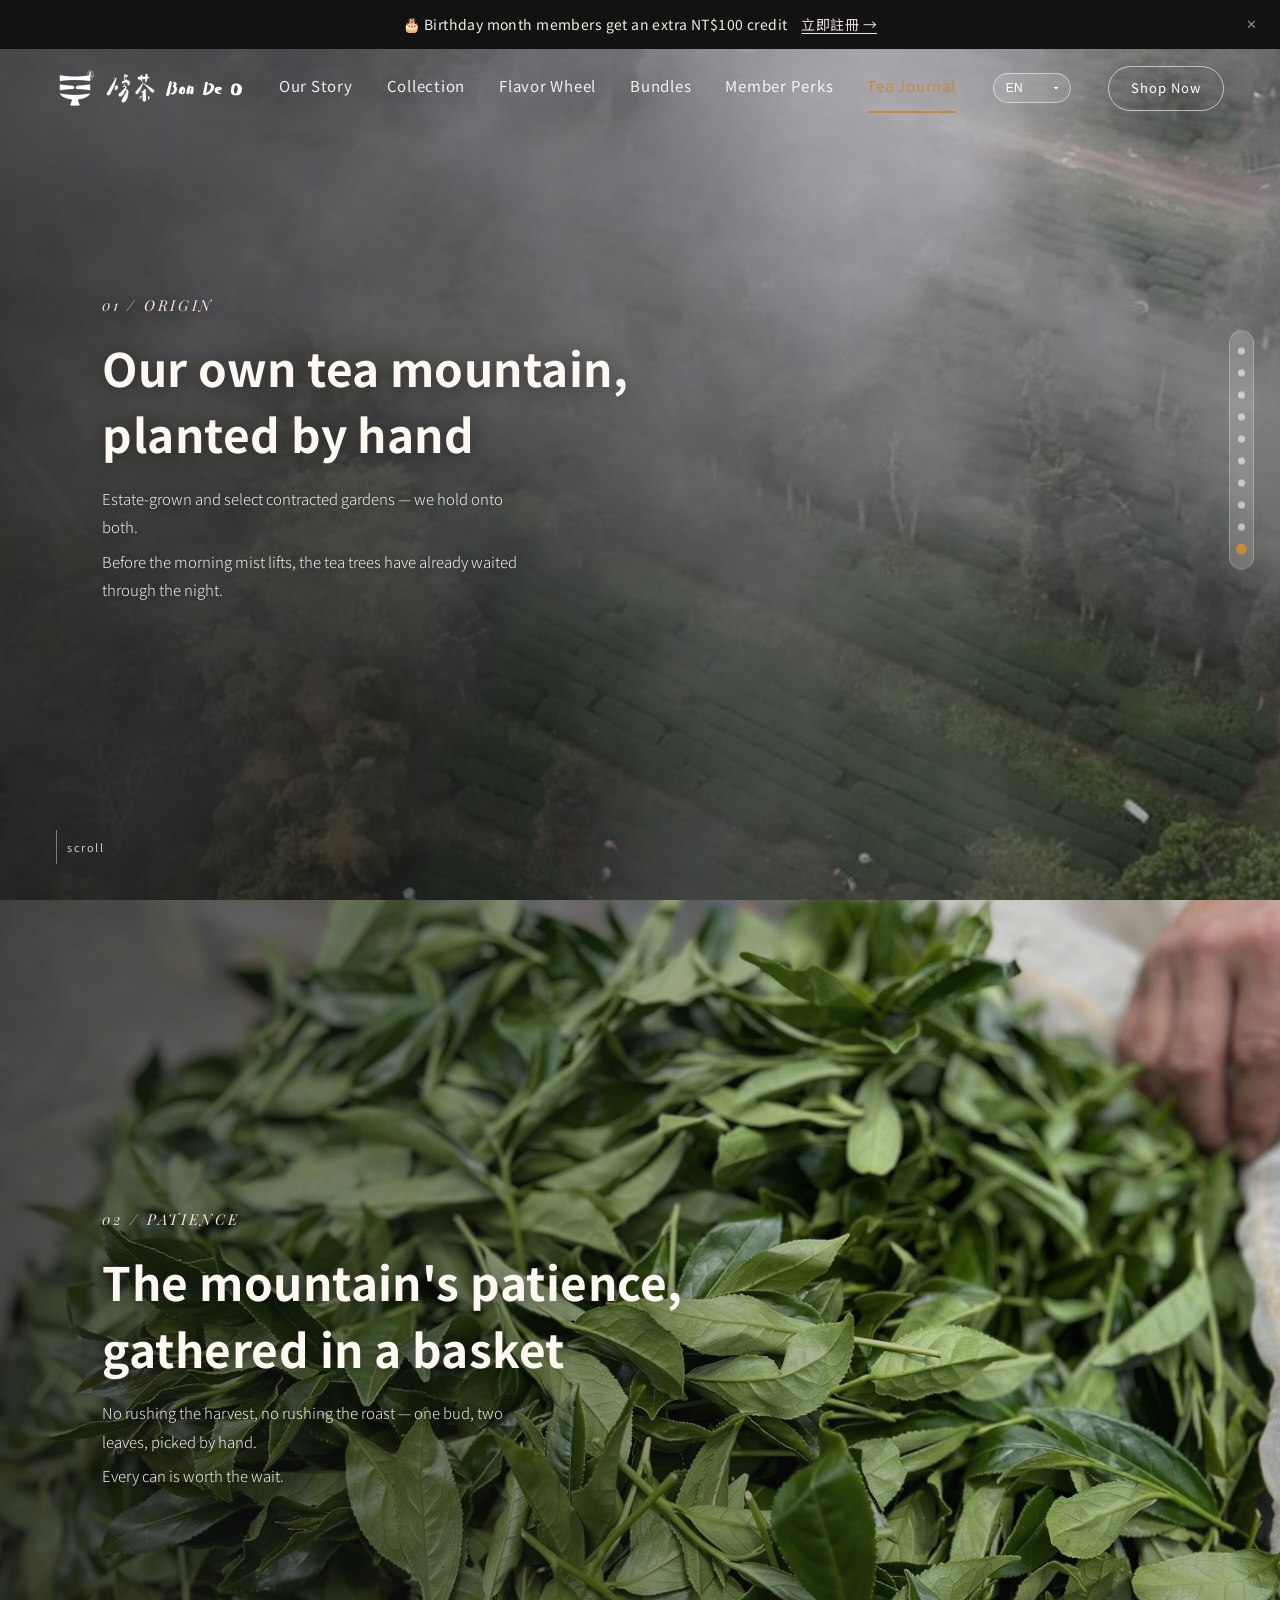
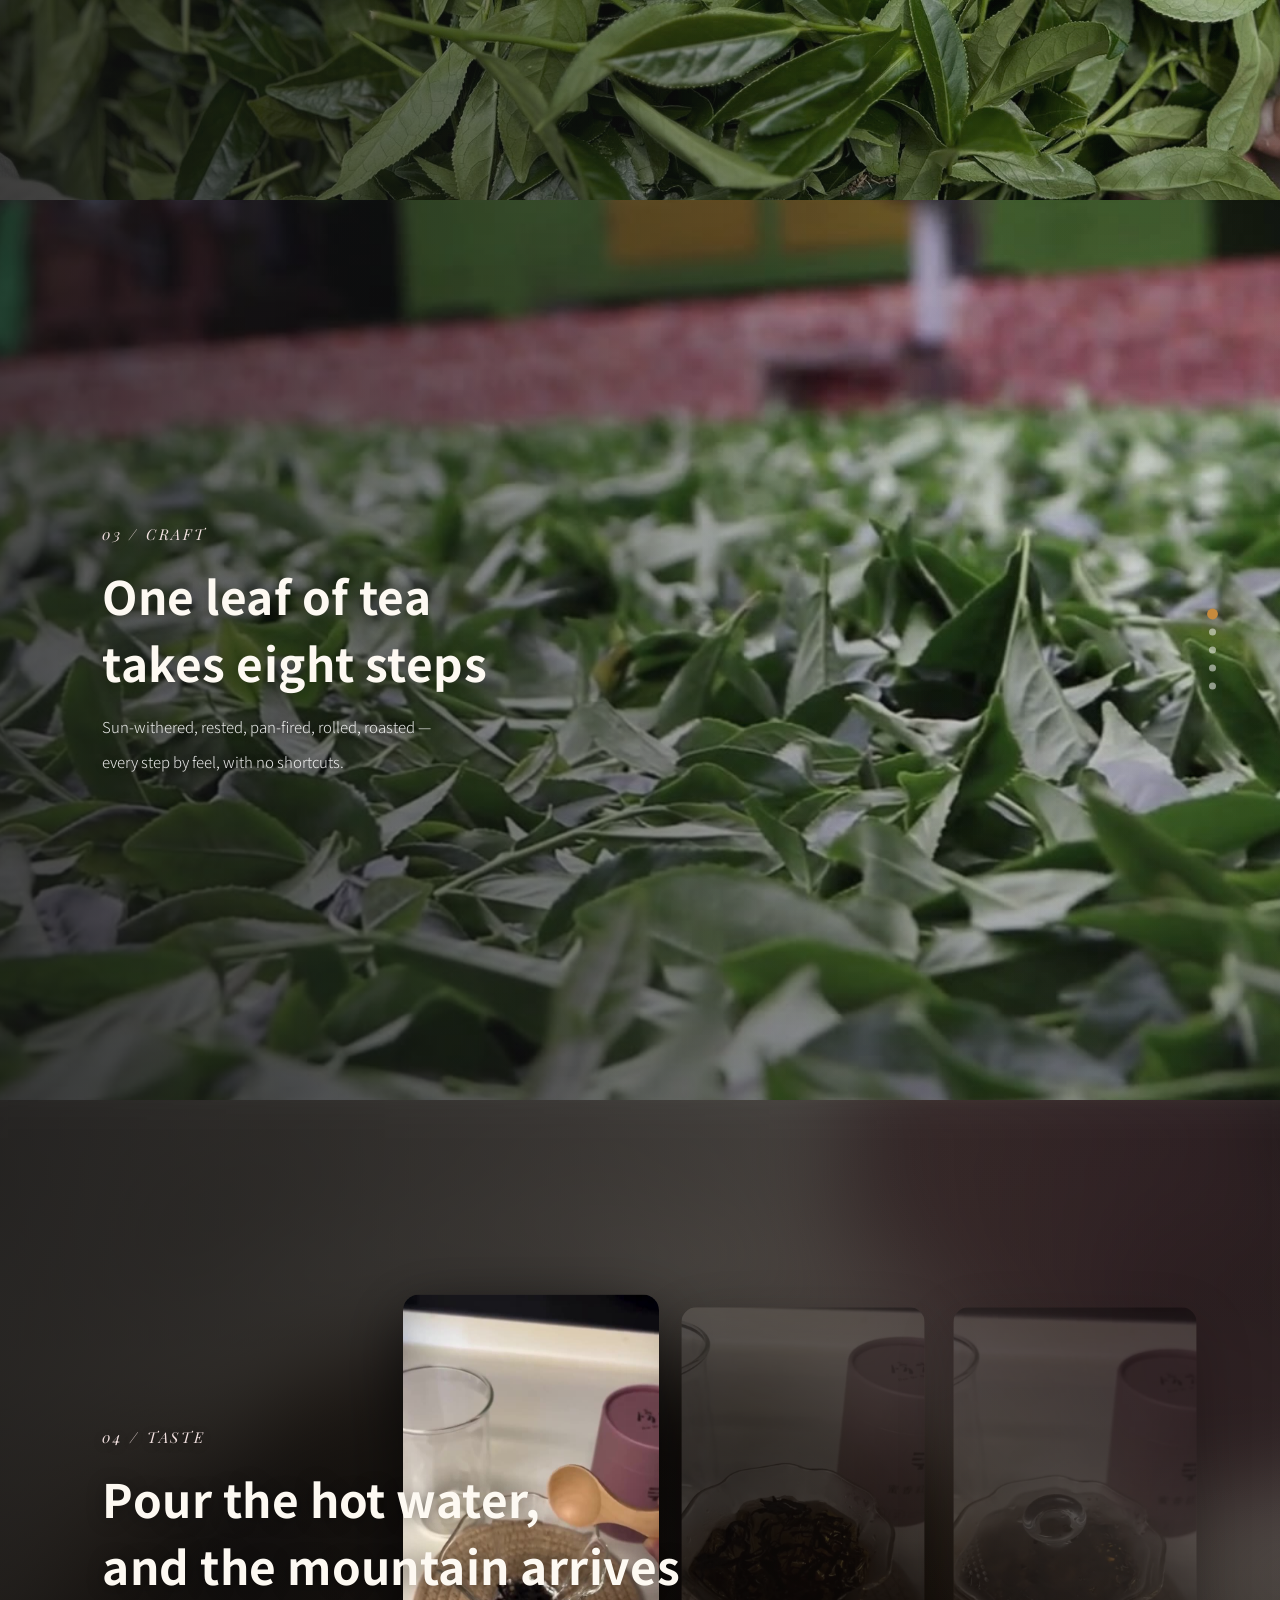
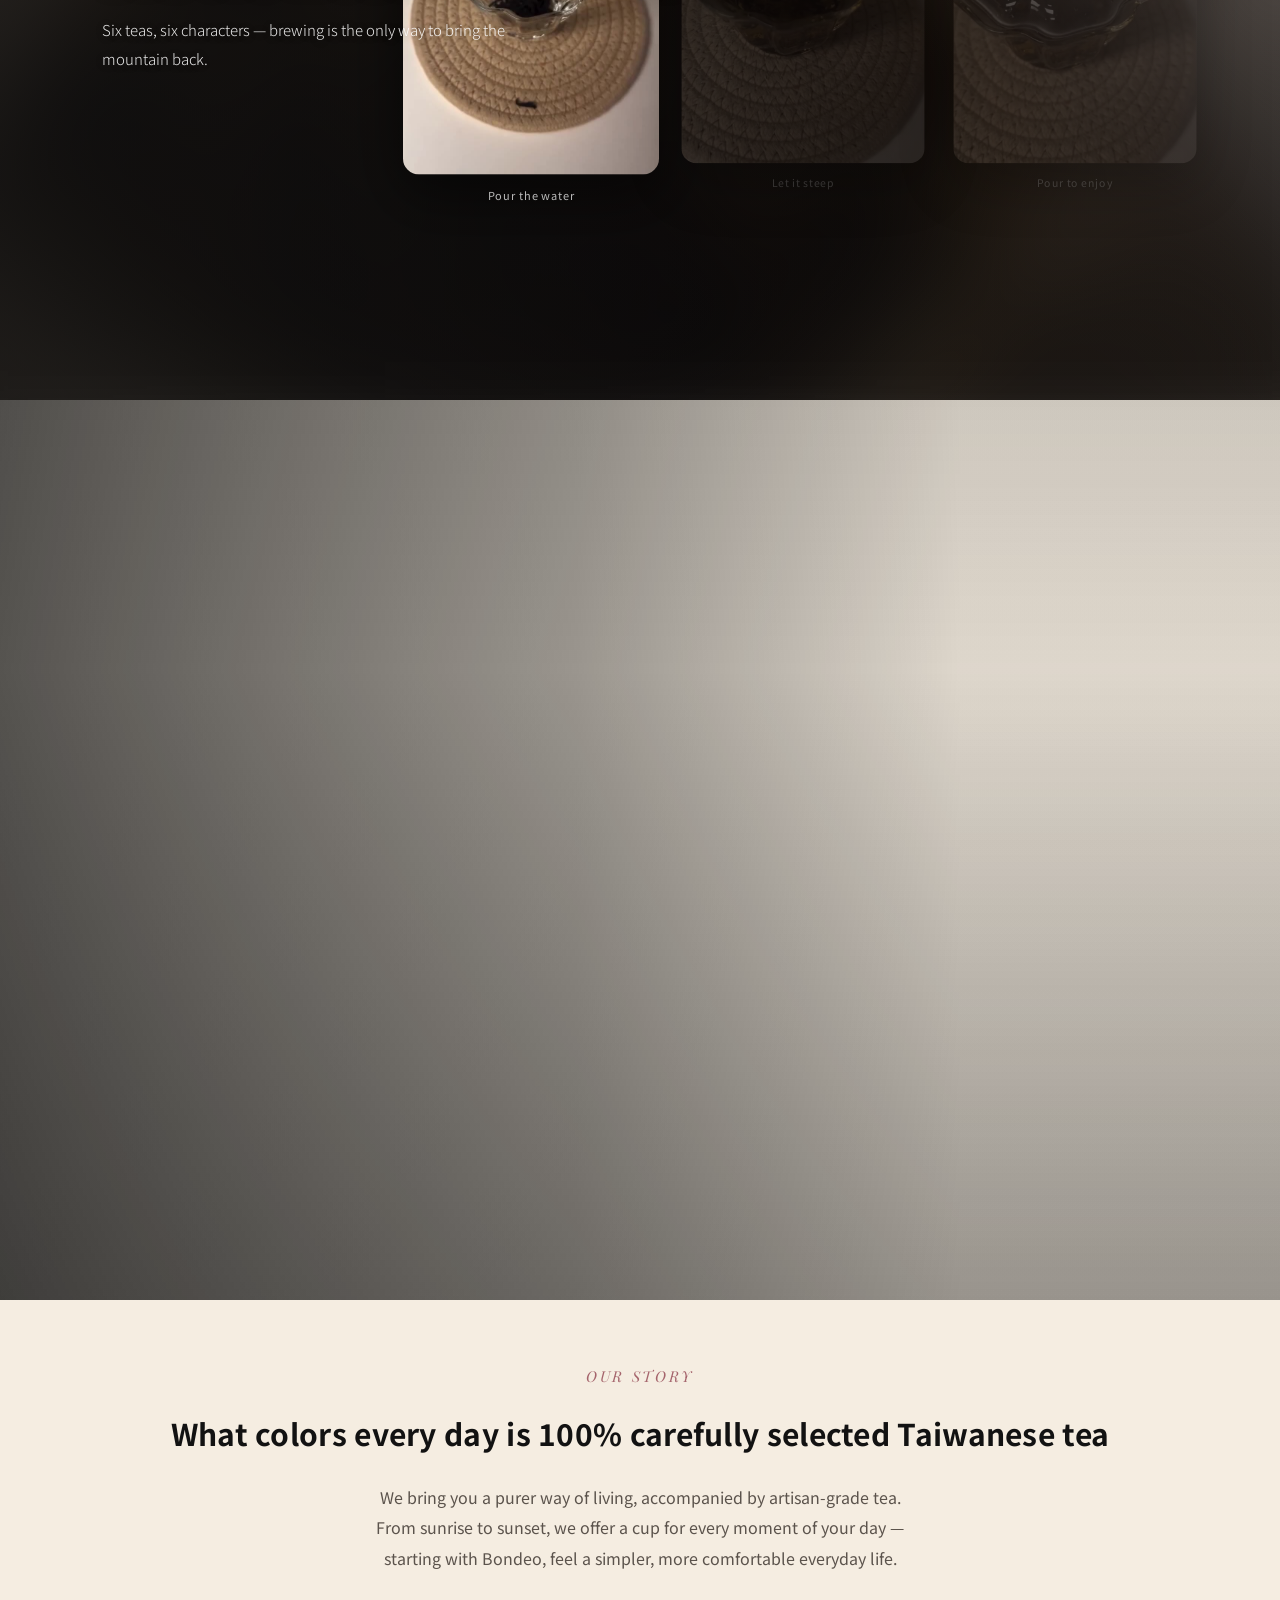
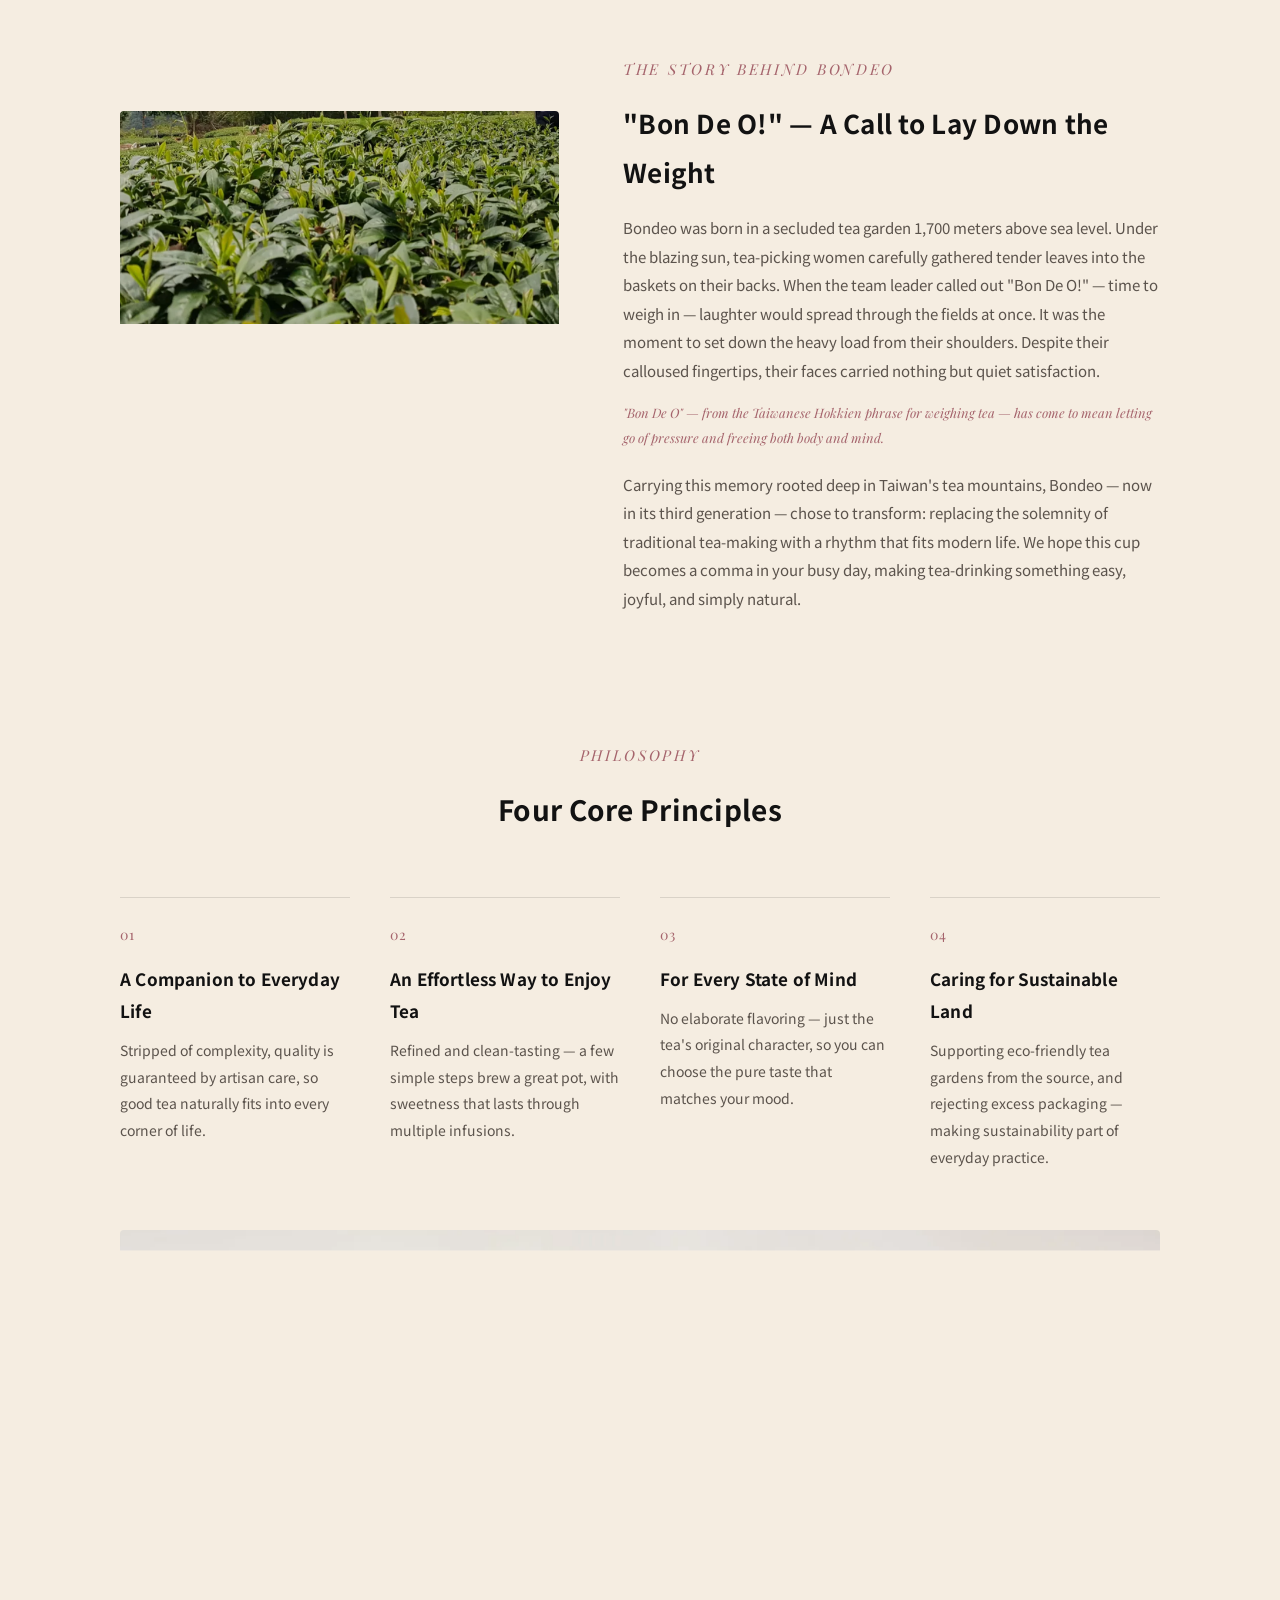
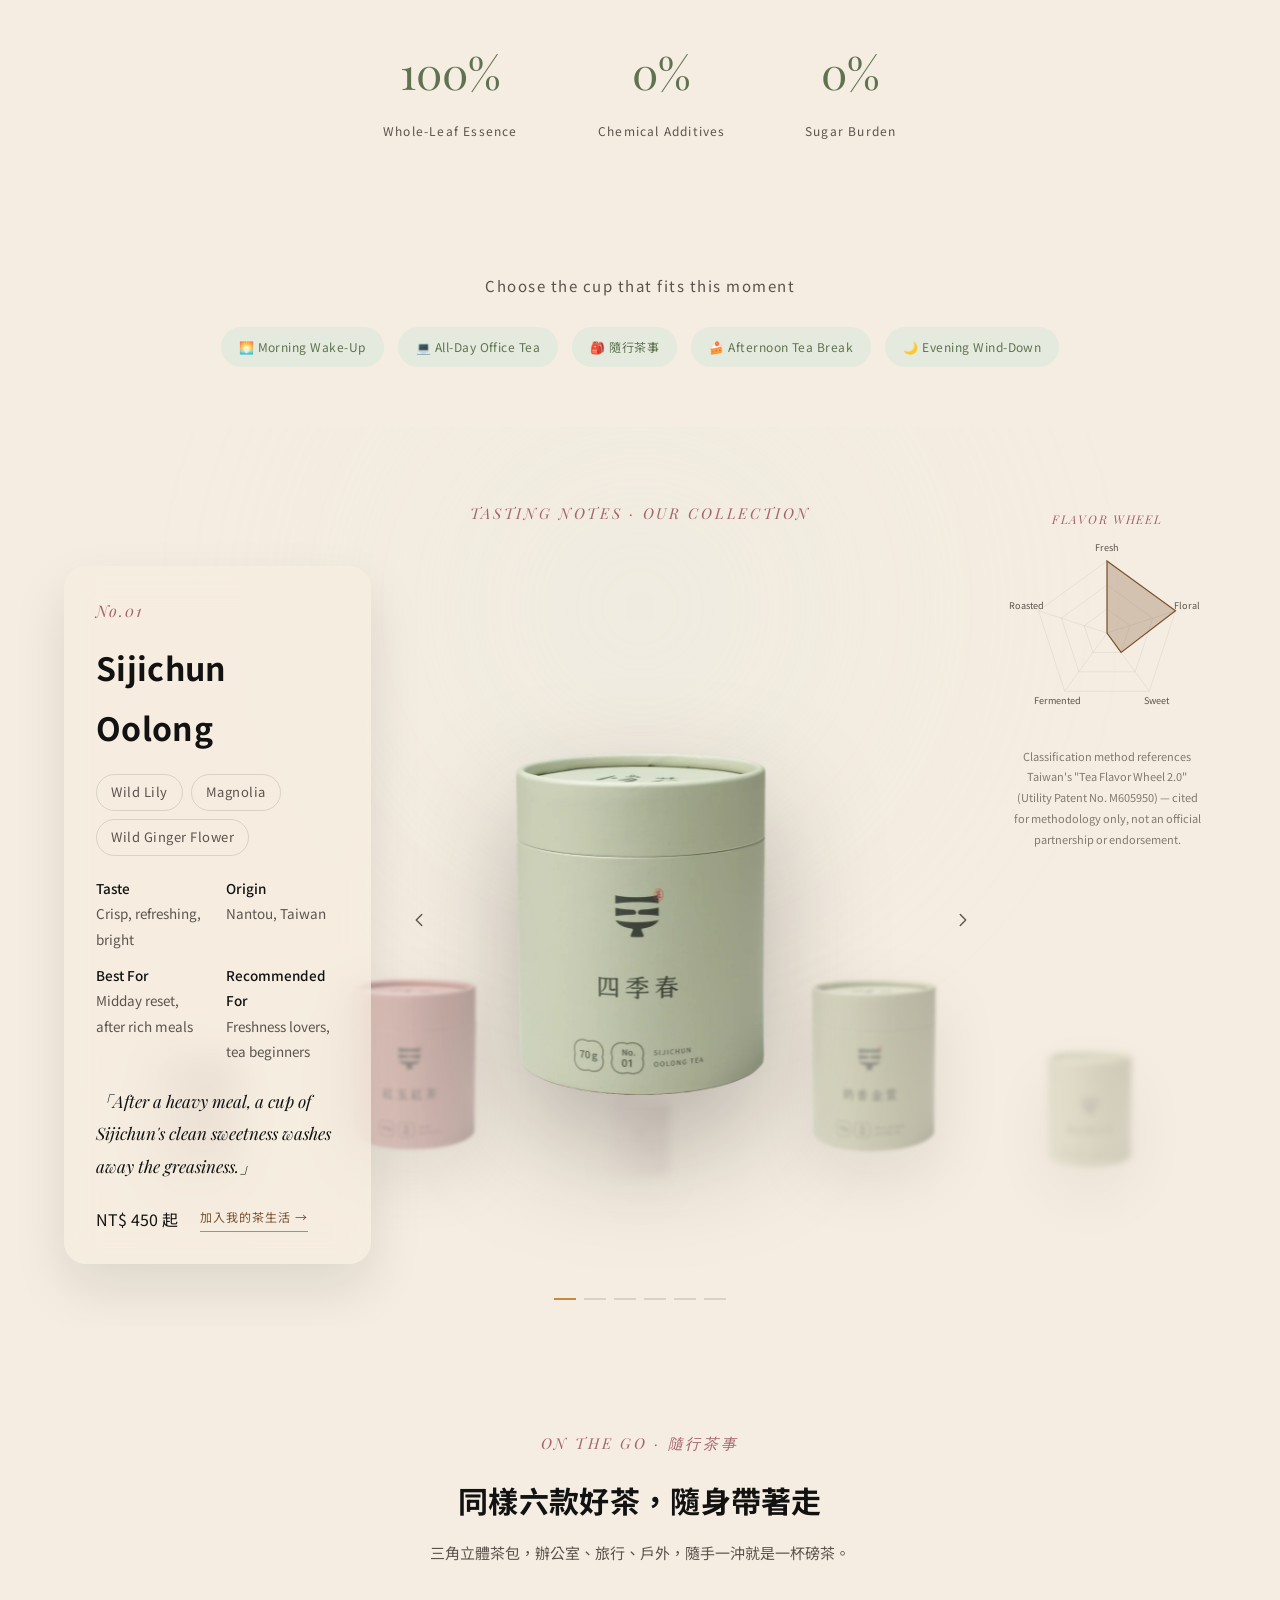
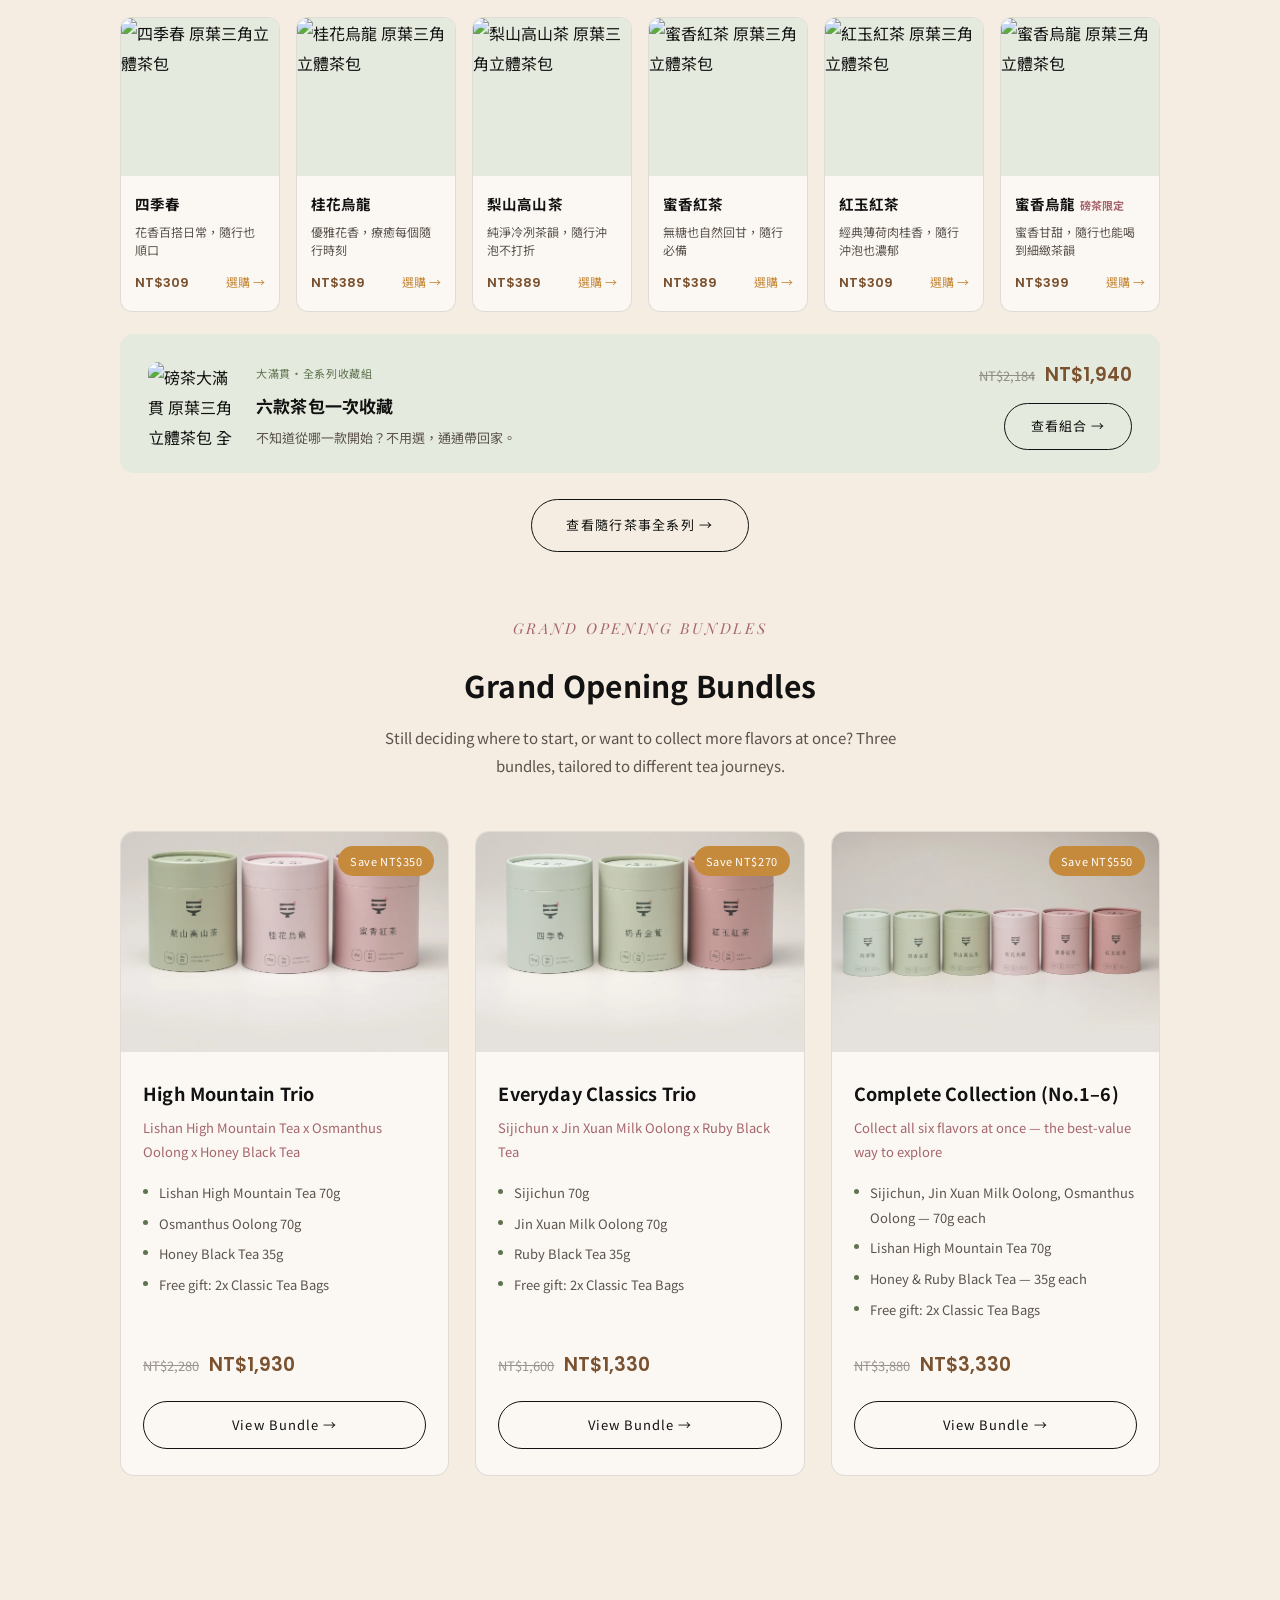
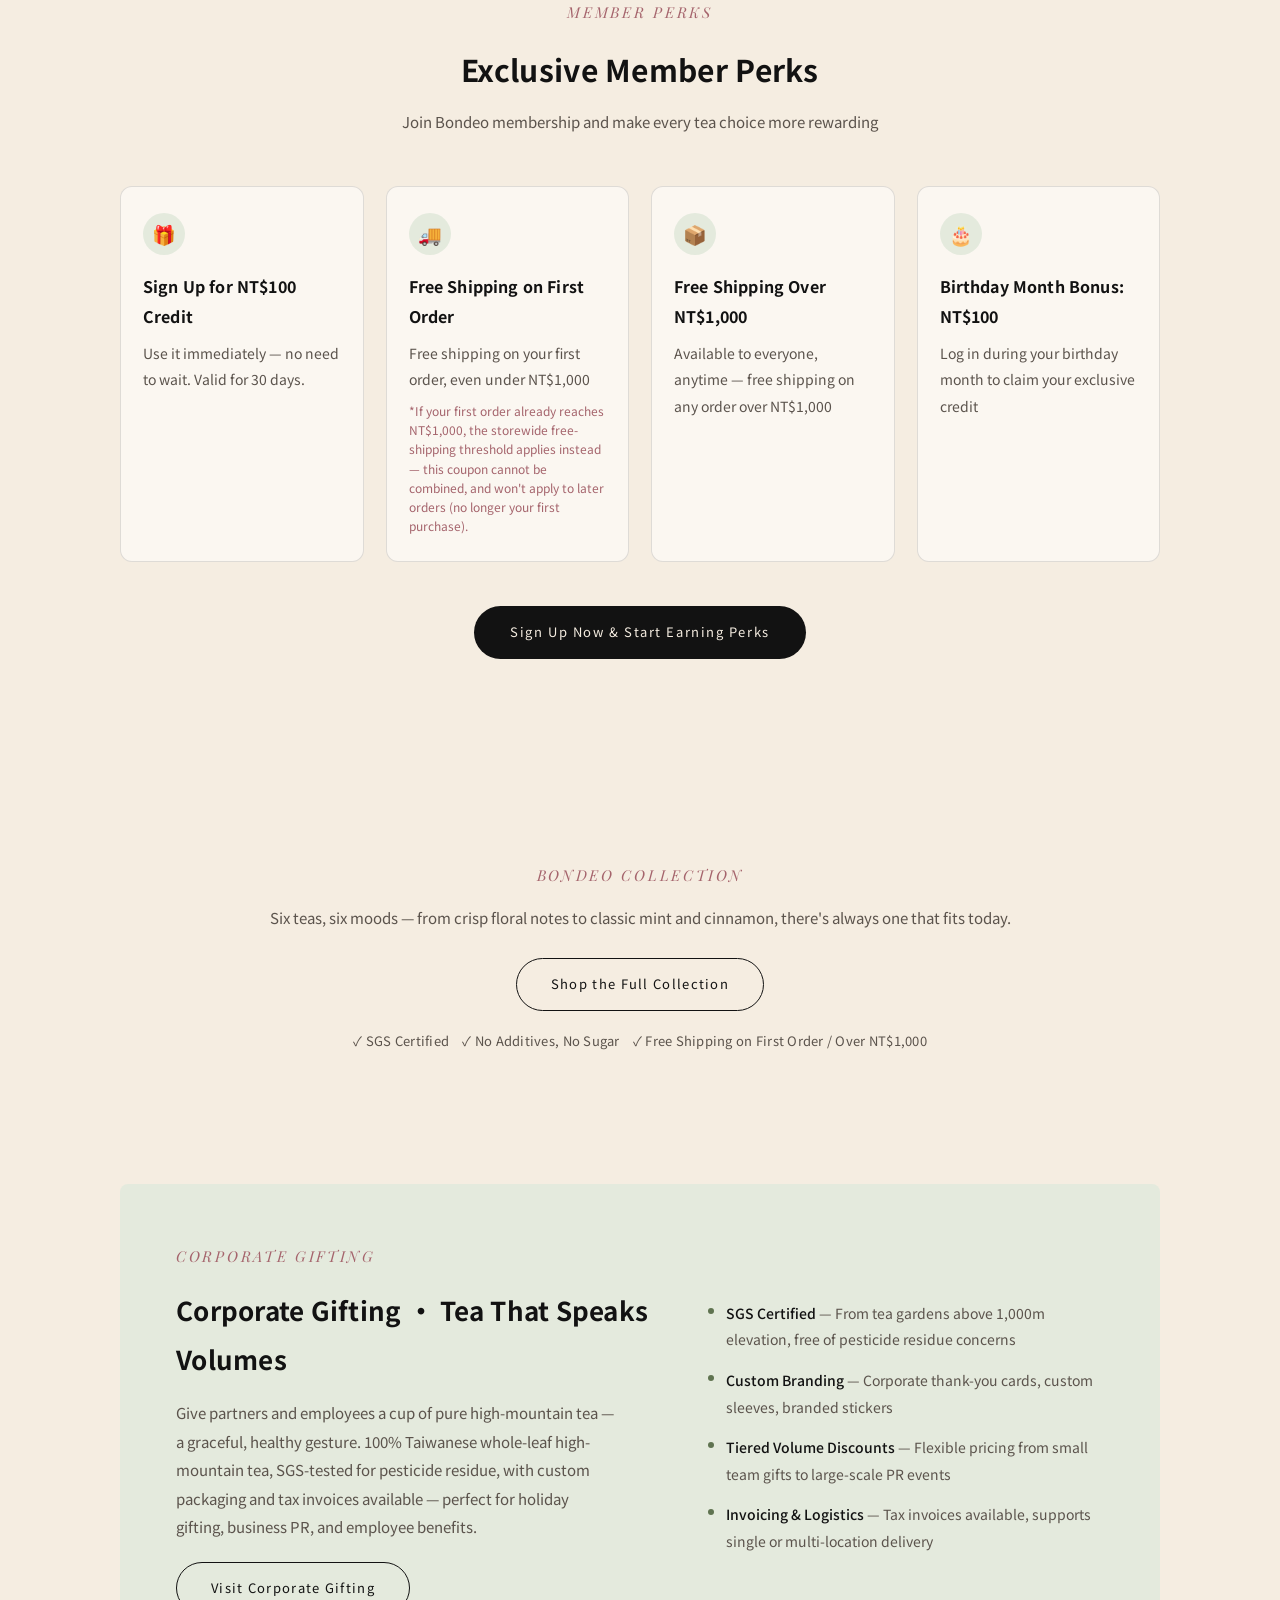
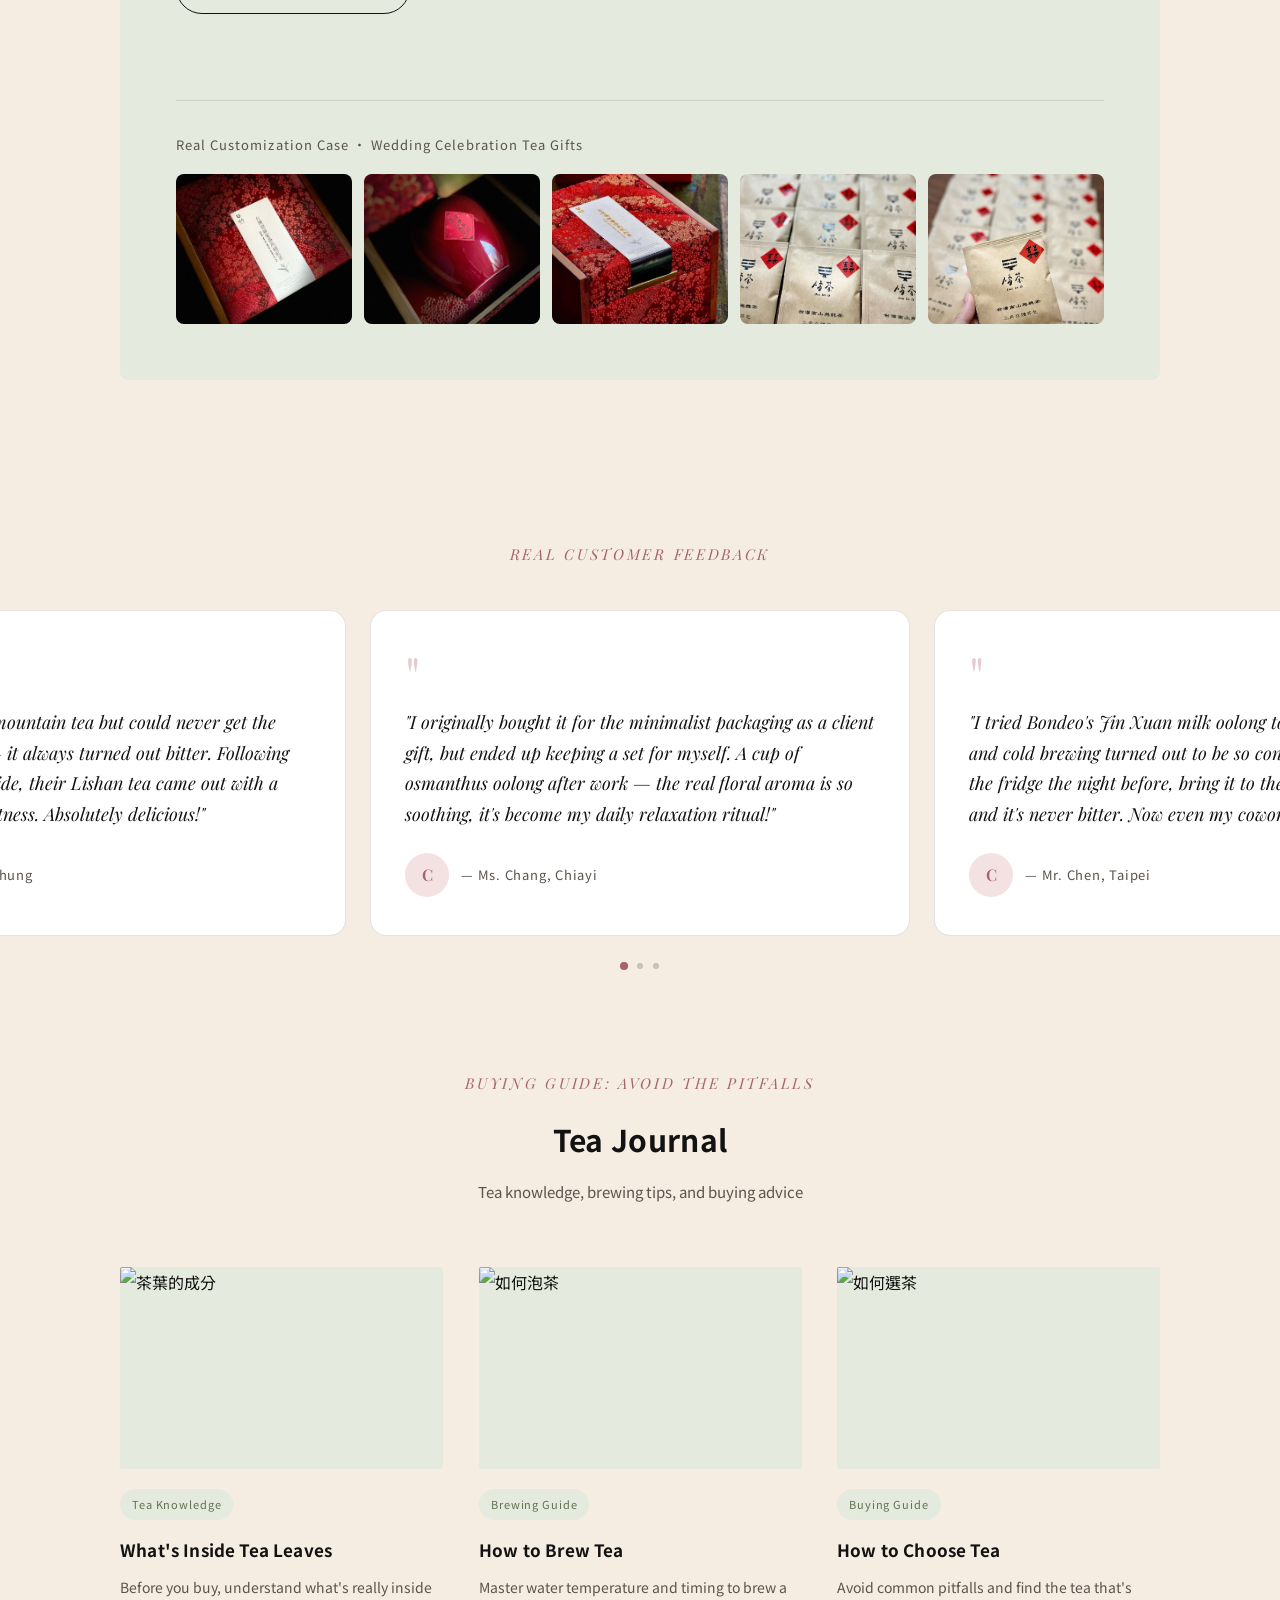
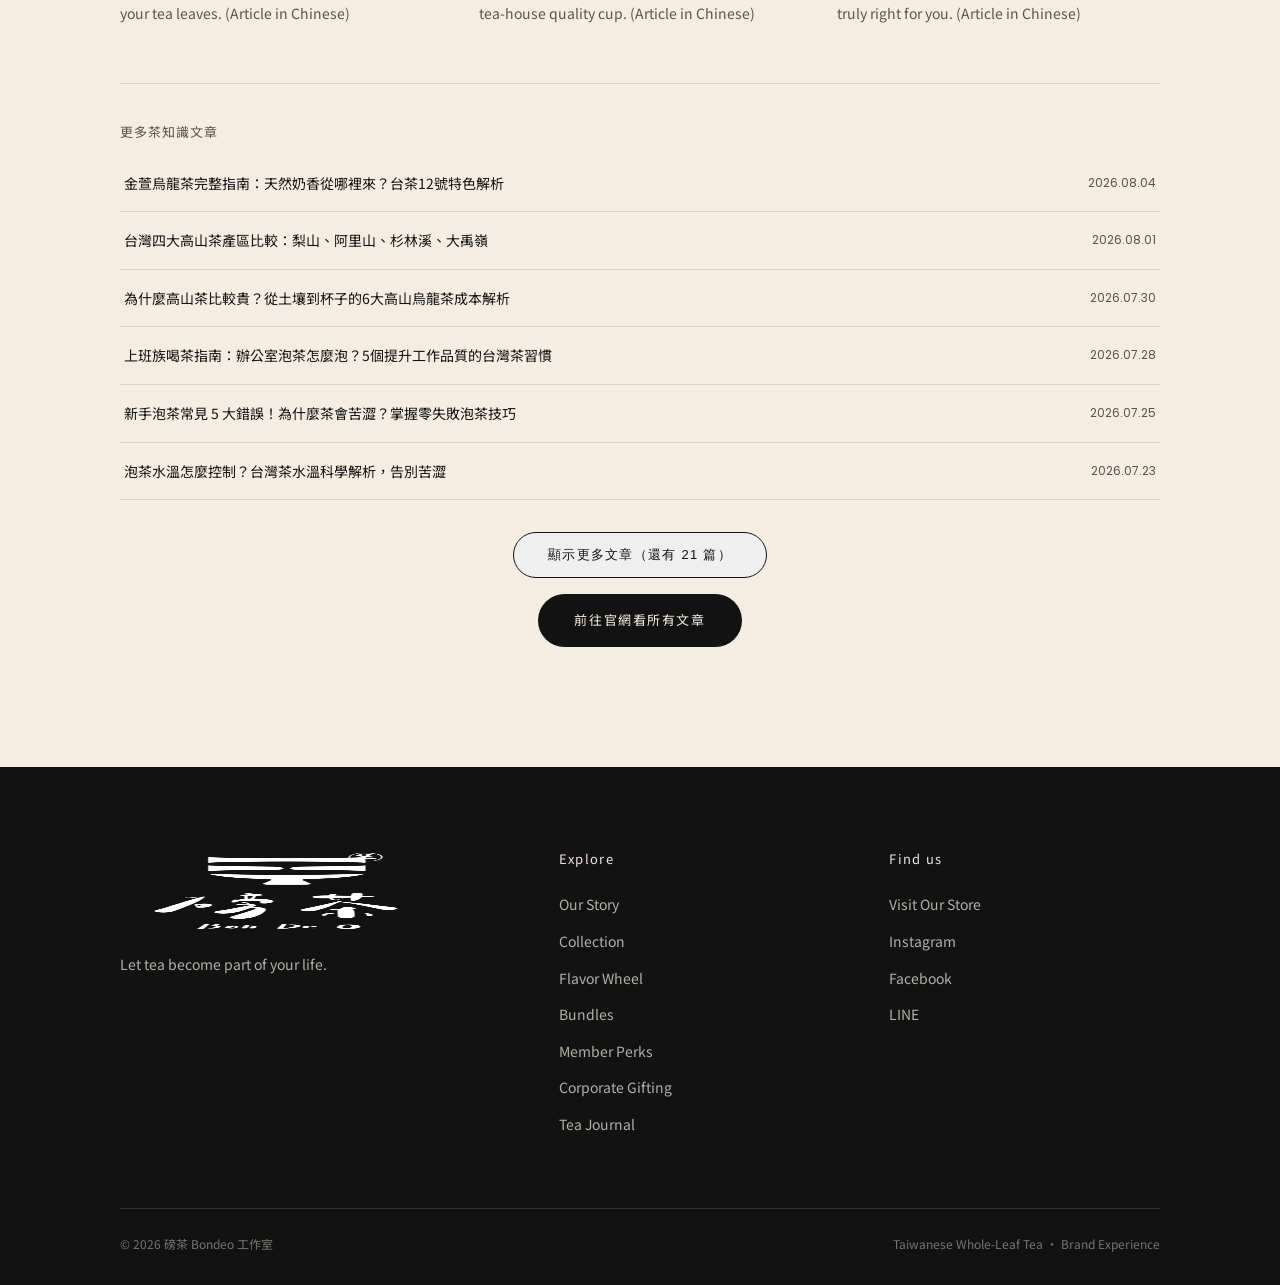
==== index.html @ 93529d2e "Add files via upload" ====
<!DOCTYPE html>
<html lang="zh-Hant">
<head>
<meta charset="UTF-8">
<meta name="viewport" content="width=device-width, initial-scale=1.0">
<title>磅茶 Bondeo｜品牌故事・六款台灣原葉茶風味鑑賞</title>
<meta name="description" content="磅茶 Bondeo 品牌故事與六款台灣原葉茶完整風味鑑賞。100% 台灣原葉、零添加，依情境挑選你的日常茶，新會員享 $100 購物金與滿千免運優惠。">
<link rel="canonical" href="https://journal.bondeo.com.tw/">
<meta property="og:title" content="磅茶 Bondeo｜品牌故事・六款台灣原葉茶風味鑑賞">
<meta property="og:description" content="100% 台灣原葉、零添加，依情境挑選你的日常茶。探索磅茶品牌故事、六款茶風味交叉比較，還有新會員專屬好禮。">
<meta property="og:image" content="https://journal.bondeo.com.tw/assets/og-image.jpg">
<meta property="og:image:width" content="1200">
<meta property="og:image:height" content="630">
<meta property="og:url" content="https://journal.bondeo.com.tw/">
<meta property="og:type" content="website">
<meta property="og:site_name" content="磅茶 Bondeo">
<meta property="og:locale" content="zh_TW">
<meta name="twitter:card" content="summary_large_image">
<meta name="twitter:image" content="https://journal.bondeo.com.tw/assets/og-image.jpg">
<link rel="icon" type="image/png" sizes="32x32" href="assets/favicon-32.png">
<link rel="icon" type="image/webp" href="assets/logo-icon.webp">
<link rel="apple-touch-icon" sizes="180x180" href="assets/apple-touch-icon.png">
<script type="application/ld+json">
{
  "@context": "https://schema.org",
  "@type": "Organization",
  "name": "磅茶 Bondeo",
  "alternateName": "Bon De O",
  "url": "https://www.bondeo.com.tw",
  "logo": "https://journal.bondeo.com.tw/assets/logo-tight.webp",
  "sameAs": [
    "https://www.facebook.com/TEAINJOY627",
    "https://instagram.com/bon_de_o",
    "https://lin.ee/6T7KSw7"
  ]
}
</script>
<script type="application/ld+json">
{
  "@context": "https://schema.org",
  "@type": "ItemList",
  "name": "磅茶 Bondeo 六款台灣原葉茶",
  "itemListElement": [
    { "@type": "ListItem", "position": 1, "item": {
      "@type": "Product", "name": "四季春", "image": "https://journal.bondeo.com.tw/assets/sijichun.webp",
      "description": "清冽爽口、鮮爽的台灣南投烏龍茶，適合午間重啟與飯後解膩。",
      "brand": { "@type": "Brand", "name": "磅茶 Bondeo" },
      "offers": { "@type": "Offer", "price": "450", "priceCurrency": "TWD", "availability": "https://schema.org/InStock", "url": "https://www.bondeo.com.tw/collections/lifestyle-tea/products/no1-four-seasons-tea" }
    }},
    { "@type": "ListItem", "position": 2, "item": {
      "@type": "Product", "name": "奶香金萱烏龍", "image": "https://journal.bondeo.com.tw/assets/jinxuan.webp",
      "description": "乳香花韻、圓潤柔順的台灣阿里山茶區烏龍茶，適合午後小憩。",
      "brand": { "@type": "Brand", "name": "磅茶 Bondeo" },
      "offers": { "@type": "Offer", "price": "550", "priceCurrency": "TWD", "availability": "https://schema.org/InStock", "url": "https://www.bondeo.com.tw/collections/lifestyle-tea/products/no2-jin-xuan-milk-oolong" }
    }},
    { "@type": "ListItem", "position": 3, "item": {
      "@type": "Product", "name": "梨山高山茶", "image": "https://journal.bondeo.com.tw/assets/lishan.webp",
      "description": "極度滑順、甘甜順口的台灣梨山茶區高山烏龍茶。",
      "brand": { "@type": "Brand", "name": "磅茶 Bondeo" },
      "offers": { "@type": "Offer", "price": "850", "priceCurrency": "TWD", "availability": "https://schema.org/InStock", "url": "https://www.bondeo.com.tw/collections/lifestyle-tea/products/no3-lishan-high-mountain-tea" }
    }},
    { "@type": "ListItem", "position": 4, "item": {
      "@type": "Product", "name": "桂花烏龍", "image": "https://cdn.store-assets.com/s/1434862/i/104353945.webp",
      "description": "溫潤醇厚、天然甜潤的台灣阿里山茶區桂花窨花烏龍茶。",
      "brand": { "@type": "Brand", "name": "磅茶 Bondeo" },
      "offers": { "@type": "Offer", "price": "650", "priceCurrency": "TWD", "availability": "https://schema.org/InStock", "url": "https://www.bondeo.com.tw/collections/lifestyle-tea/products/no4-osmanthus-oolong-tea" }
    }},
    { "@type": "ListItem", "position": 5, "item": {
      "@type": "Product", "name": "蜜香紅茶", "image": "https://cdn.store-assets.com/s/1434862/i/104354047.webp",
      "description": "極致甘甜、純淨圓潤的台灣梨山茶區蜜香紅茶。",
      "brand": { "@type": "Brand", "name": "磅茶 Bondeo" },
      "offers": { "@type": "Offer", "price": "650", "priceCurrency": "TWD", "availability": "https://schema.org/InStock", "url": "https://www.bondeo.com.tw/collections/lifestyle-tea/products/no5-honey-black-tea" }
    }},
    { "@type": "ListItem", "position": 6, "item": {
      "@type": "Product", "name": "紅玉紅茶（台茶18號）", "image": "https://journal.bondeo.com.tw/assets/hongyu.webp",
      "description": "天然涼感、層次分明的台灣南投紅玉紅茶（台茶18號）。",
      "brand": { "@type": "Brand", "name": "磅茶 Bondeo" },
      "offers": { "@type": "Offer", "price": "550", "priceCurrency": "TWD", "availability": "https://schema.org/InStock", "url": "https://www.bondeo.com.tw/collections/lifestyle-tea/products/no6-ruby-black-tea-ttes18" }
    }}
  ]
}
</script>
<link rel="preload" as="image" href="assets/lineup-float.webp" fetchpriority="high">
<link rel="preconnect" href="https://fonts.googleapis.com">
<link rel="preconnect" href="https://fonts.gstatic.com" crossorigin>
<!-- trimmed to only the weights/styles actually used in the CSS below (previously
     loaded Noto 900, Playfair 500/700 + italic 500/600, and Poppins 500 — none of
     which any rule references), and loaded as non-render-blocking: the stylesheet
     applies once fetched instead of holding up the very first paint -->
<link rel="preload" as="style" href="https://fonts.googleapis.com/css2?family=Noto+Sans+TC:wght@300;400;500;700&family=Playfair+Display:ital,wght@0,400;0,600;1,400&family=Poppins:wght@400;600&display=swap">
<link href="https://fonts.googleapis.com/css2?family=Noto+Sans+TC:wght@300;400;500;700&family=Playfair+Display:ital,wght@0,400;0,600;1,400&family=Poppins:wght@400;600&display=swap" rel="stylesheet" media="print" onload="this.media='all'">
<noscript><link href="https://fonts.googleapis.com/css2?family=Noto+Sans+TC:wght@300;400;500;700&family=Playfair+Display:ital,wght@0,400;0,600;1,400&family=Poppins:wght@400;600&display=swap" rel="stylesheet"></noscript>
<script>
  /* gtag() just queues into dataLayer regardless of whether the GTM script has
     actually loaded yet, so it's safe to call these immediately — but we hold
     off actually FETCHING the ~160KB gtag.js file until the visitor does
     something (scroll/touch/click) or a short timeout passes, so it never
     competes with the page's own first-paint resources. A passive reader who
     never interacts still gets tracked after the timeout, so no visits are lost. */
  window.dataLayer = window.dataLayer || [];
  function gtag(){ dataLayer.push(arguments); }
  gtag('js', new Date());
  gtag('config', 'G-QN001KQF1R', {
    linker: { domains: ['bondeo.com.tw', 'www.bondeo.com.tw', 'journal.bondeo.com.tw'] }
  });
  (function(){
    var loaded = false;
    function loadGTM(){
      if(loaded) return;
      loaded = true;
      var s = document.createElement('script');
      s.async = true;
      s.src = 'https://www.googletagmanager.com/gtag/js?id=G-QN001KQF1R';
      document.head.appendChild(s);
      ['scroll','touchstart','mousemove','keydown'].forEach(function(evt){
        window.removeEventListener(evt, loadGTM, {passive:true});
      });
      clearTimeout(fallback);
    }
    ['scroll','touchstart','mousemove','keydown'].forEach(function(evt){
      window.addEventListener(evt, loadGTM, {passive:true, once:true});
    });
    var fallback = setTimeout(loadGTM, 4000);
  })();
</script>
<style>
  :root{
    --cream:#F5EDE1; --ink:#121212; --ink-soft:#5B534C;
    --sage:#8DA37E; --sage-deep:#5F7350; --sage-pale:#E4EADD;
    --mauve:#C99BA0; --mauve-deep:#A5646C; --mauve-pale:#F3E2E1;
    --amber:#C68A3D; --tea-brown:#7A5230; --border-soft:rgba(18,18,18,0.12);
    --ease-luxury:cubic-bezier(.16,1,.3,1);
  }
  *{box-sizing:border-box; margin:0; padding:0;}
  .intro-veil{ position:fixed; inset:0; z-index:500; background:var(--cream); display:flex; align-items:center; justify-content:center; cursor:pointer; transition:opacity .5s ease, visibility .5s ease; }
  .intro-veil.hide{ opacity:0; visibility:hidden; pointer-events:none; }
  .intro-mark img{ height:52px; width:auto; opacity:0; transform:scale(0.82); animation:introPop .8s cubic-bezier(.16,1,.3,1) forwards; }
  @keyframes introPop{ 0%{opacity:0; transform:scale(0.8);} 55%{opacity:1; transform:scale(1.05);} 100%{opacity:1; transform:scale(1);} }
  @media (prefers-reduced-motion: reduce){ .intro-mark img{ animation:none; opacity:1; transform:none; } }

  html{
    scroll-behavior:smooth; scroll-padding-top:110px;
    /* iOS Safari can auto-inflate the rendered size of text nodes for
       readability (independent of any zoom action, and it can also be
       influenced by the system's 設定→輔助功能→顯示與文字大小 setting) while
       leaving every px/vw/vh box on the page exactly where it was — text
       grows inside containers that don't, which is what turns a tightly
       laid-out section like the carousel into an overlapping mess. Pinning
       this to 100% tells Safari to always render the font-sizes this
       stylesheet actually declares, so layout math stays trustworthy. */
    -webkit-text-size-adjust:100%; text-size-adjust:100%;
  }
  body{ background:var(--cream); color:var(--ink); font-family:'Noto Sans TC', sans-serif; font-weight:400; font-size:16px; line-height:1.9; overflow-x:hidden; }
  h1,h2,h3{ font-family:'Noto Sans TC', sans-serif; font-weight:700; letter-spacing:0.01em; }
  .eyebrow{ font-family:'Playfair Display', serif; font-style:italic; font-size:15px; letter-spacing:0.18em; color:var(--mauve-deep); text-transform:uppercase; margin-bottom:14px; display:inline-block; }
  a{color:inherit; text-decoration:none;}
  img{display:block; max-width:100%;}
  .wrap{max-width:1120px; margin:0 auto; padding:0 40px;}

  /* continuous fixed backdrop behind entire page */
  .bg-fixed{ position:fixed; inset:0; z-index:-2; overflow:hidden; background:var(--cream); }
  .bg-fixed img{ width:100%; height:100%; object-fit:cover; filter:blur(50px) saturate(0.75) brightness(1.18); opacity:0.4; transform:scale(1.15); }
  .bg-fixed::after{ content:''; position:absolute; inset:0; background:var(--cream); opacity:0.6; }

  .scroll-progress{ position:fixed; top:0; left:0; height:3px; background:var(--amber); z-index:230; width:0%; }

  .promo-bar{ position:fixed; top:0; left:0; right:0; z-index:210; background:var(--ink); color:var(--cream); font-size:14px; letter-spacing:0.03em; padding:11px 46px; display:flex; align-items:center; justify-content:center; gap:14px; transition:transform .4s ease; }
  .promo-bar #promoText{ transition:opacity .3s ease; }
  .promo-bar a{ text-decoration:underline; text-underline-offset:3px; color:var(--mauve-pale); white-space:nowrap; }
  .promo-close{ position:absolute; right:12px; top:50%; transform:translateY(-50%); cursor:pointer; opacity:0.55; font-size:13px; width:32px; height:32px; display:flex; align-items:center; justify-content:center; }
  .promo-close:hover{ opacity:1; }
  .promo-bar.hidden{ transform:translateY(-100%); }
  body.promo-hidden nav{ top:0; }

  nav{ position:fixed; top:44px; left:0; right:0; z-index:200; display:flex; align-items:center; justify-content:space-between; padding:22px 56px; transition:background .5s ease, padding .5s ease, box-shadow .5s ease, top .4s ease; }
  nav.scrolled{ background:rgba(245,237,225,0.92); padding:14px 56px; box-shadow:0 1px 0 var(--border-soft); backdrop-filter:blur(8px); }
  .logo-mark{ display:flex; align-items:center; gap:10px; }
  .logo-mark img{ height:42px; width:auto; filter:brightness(0) invert(1); transition:filter .5s ease; }
  .logo-mark .logo-word{ height:32px; margin:0 -2px; }
  .logo-mark .logo-word-en{ height:15px; margin:1px 0 0 2px; }
  nav.scrolled .logo-mark img{ filter:none; }
  .nav-links{display:flex; gap:34px; font-size:15px; letter-spacing:0.05em; position:relative; flex-wrap:wrap;}
  .nav-links a{color:rgba(255,255,255,0.9); position:relative; padding-bottom:4px; transition:color .5s ease; white-space:nowrap;}
  nav.scrolled .nav-links a{color:var(--ink-soft);}
  .nav-links a.active{color:var(--amber);}
  nav.scrolled .nav-links a.active{color:var(--tea-brown);}
  .nav-links a::after{content:''; position:absolute; left:0; bottom:0; width:0; height:1px; background:var(--amber); transition:width .3s ease;}
  .nav-links a:hover::after{width:100%;}
  .nav-rail{ position:absolute; left:0; bottom:-8px; width:0; height:2px; border-radius:2px; background:var(--amber); opacity:0; transition:left .45s var(--ease-luxury), width .45s var(--ease-luxury), opacity .3s ease; pointer-events:none; }
  .nav-cta{ border:1px solid rgba(255,255,255,0.6); color:#fff; padding:9px 22px; font-size:13px; letter-spacing:0.08em; border-radius:30px; transition:all .4s ease; display:inline-block; white-space:nowrap; flex-shrink:0; }
  nav.scrolled .nav-cta{ border-color:var(--amber); color:var(--tea-brown); }
  .nav-cta:hover{ background:var(--amber); border-color:var(--amber); color:#fff; }
  nav.scrolled .nav-cta:hover{ color:#fff; }

  .lang-switch{ appearance:none; -webkit-appearance:none; background:rgba(255,255,255,0.12); border:1px solid rgba(255,255,255,0.5); color:#fff; font-size:12px; letter-spacing:0.04em; padding:7px 26px 7px 12px; border-radius:20px; cursor:pointer; transition:all .4s ease; background-image:url("data:image/svg+xml;utf8,<svg xmlns='http://www.w3.org/2000/svg' viewBox='0 0 24 24' fill='white'><path d='M7 10l5 5 5-5z'/></svg>"); background-repeat:no-repeat; background-position:right 8px center; background-size:12px; flex-shrink:0; }
  nav.scrolled .lang-switch{ background-color:rgba(18,18,18,0.05); border-color:var(--border-soft); color:var(--ink-soft); background-image:url("data:image/svg+xml;utf8,<svg xmlns='http://www.w3.org/2000/svg' viewBox='0 0 24 24' fill='%235B534C'><path d='M7 10l5 5 5-5z'/></svg>"); }
  .lang-switch:hover{ border-color:var(--amber); }
  .lang-switch option{ color:var(--ink); background:var(--cream); }

  /* on desktop this wrapper is invisible to layout so select/CTA behave exactly
     as if they were still direct nav children; on mobile it becomes a real flex
     group so the language switch, CTA and burger button cluster tightly together */
  .nav-right{ display:contents; }
  .nav-burger{ display:none; flex-direction:column; justify-content:center; align-items:center; gap:5px; width:32px; height:32px; background:none; border:none; padding:0; cursor:pointer; flex-shrink:0; }
  .nav-burger span{ display:block; width:22px; height:2px; background:#fff; border-radius:1px; transition:transform .3s ease, opacity .3s ease, background .4s ease; }
  nav.scrolled .nav-burger span{ background:var(--ink); }
  nav.nav-open .nav-burger span:nth-child(1){ transform:translateY(7px) rotate(45deg); }
  nav.nav-open .nav-burger span:nth-child(2){ opacity:0; }
  nav.nav-open .nav-burger span:nth-child(3){ transform:translateY(-7px) rotate(-45deg); }

  .side-nav{ position:fixed; right:26px; top:50%; transform:translateY(-50%); z-index:190; display:flex; flex-direction:column; align-items:center; gap:15px; padding:16px 8px; background:rgba(255,255,255,0.16); backdrop-filter:blur(10px); border-radius:30px; border:1px solid rgba(255,255,255,0.25); }
  .side-nav a{ position:relative; width:7px; height:7px; border-radius:50%; background:rgba(255,255,255,0.55); display:block; transition:background .3s ease, transform .35s var(--ease-luxury); flex-shrink:0; }
  .side-nav a:hover, .side-nav a.active{ background:var(--amber); transform:scale(1.55); }
  .side-nav a::after{ content:attr(data-label); position:absolute; right:20px; top:50%; transform:translateY(-50%) translateX(8px); white-space:nowrap; font-size:12px; letter-spacing:0.05em; background:var(--ink); color:var(--cream); padding:6px 14px; border-radius:20px; opacity:0; pointer-events:none; transition:opacity .25s ease, transform .3s var(--ease-luxury); box-shadow:0 6px 18px rgba(18,18,18,0.18); }
  .side-nav a:hover::after{ opacity:1; transform:translateY(-50%) translateX(0); }
  nav.scrolled ~ .side-nav a{ background:rgba(18,18,18,0.25); }
  nav.scrolled ~ .side-nav a:hover, nav.scrolled ~ .side-nav a.active{ background:var(--amber); }
  @media (max-width:1100px){ .side-nav{ display:none; } }

  .hero{ height:104vh; min-height:680px; position:relative; overflow:hidden; display:flex; align-items:flex-end; margin-bottom:-6vh; }
  .hero-img-wrap{ position:absolute; inset:0; overflow:hidden; -webkit-mask-image:linear-gradient(180deg, #000 78%, transparent 100%); mask-image:linear-gradient(180deg, #000 78%, transparent 100%); }
  .hero-img{ position:absolute; inset:-4%; width:108%; height:108%; object-fit:cover; object-position:center 30%; transition:transform .4s var(--ease-luxury); will-change:transform; }
  .hero-edge-fade{ position:absolute; inset:0; z-index:1; pointer-events:none; background:linear-gradient(90deg, rgba(18,18,18,0.24) 0%, transparent 12%, transparent 88%, rgba(18,18,18,0.3) 100%); }
  .hero-scrim{ position:absolute; inset:0; background:linear-gradient(180deg, rgba(18,18,18,0.55) 0%, rgba(18,18,18,0.05) 34%, rgba(18,18,18,0.1) 55%, rgba(18,18,18,0.68) 100%); }
  .hero-spotlight{ position:absolute; inset:0; z-index:1; pointer-events:none; opacity:0; transition:opacity .5s ease; background:radial-gradient(360px circle at var(--sx,50%) var(--sy,40%), rgba(255,255,255,0.16), transparent 62%); mix-blend-mode:soft-light; }
  .hero:hover .hero-spotlight{ opacity:1; }
  .hero-inner{ position:relative; z-index:2; color:#fff; padding:0 56px 130px; max-width:640px; }
  .hero-inner > *{ opacity:0; animation:heroIn .9s ease forwards; }
  .hero-inner .eyebrow{ animation-delay:.25s; }
  .hero-inner h1{ animation-delay:.45s; }
  .hero-inner p{ animation-delay:.65s; }
  .hero-inner .btn-primary{ animation-delay:.85s; }
  .hero-inner .trust-line{ animation-delay:1.05s; }
  @keyframes heroIn{ from{opacity:0; transform:translateY(26px);} to{opacity:1; transform:translateY(0);} }
  .hero .eyebrow{ color:var(--mauve-pale); text-shadow:0 2px 10px rgba(0,0,0,0.35); }
  .hero h1{ font-size:clamp(32px,4.6vw,52px); color:#fdf9f2; line-height:1.55; margin-bottom:20px; text-shadow:0 2px 14px rgba(0,0,0,0.4); }
  .hero p{ font-size:16px; color:rgba(255,255,255,0.92); max-width:440px; margin:0 0 34px; font-weight:300; text-shadow:0 1px 8px rgba(0,0,0,0.35); }
  .btn-primary{ display:inline-block; border:1px solid rgba(255,255,255,0.8); color:#fdf9f2; padding:14px 36px; font-size:13px; letter-spacing:0.12em; border-radius:30px; transition:background .4s ease, color .4s ease; }
  .btn-primary:hover{ background:#fdf9f2; color:var(--ink); }
  .scroll-cue{ position:absolute; bottom:36px; left:56px; z-index:2; display:flex; align-items:center; gap:10px; color:rgba(255,255,255,0.75); font-size:11px; letter-spacing:0.14em; }
  .scroll-cue .line{ width:1px; height:34px; background:rgba(255,255,255,0.4); overflow:hidden; position:relative; }
  .scroll-cue .line::after{ content:''; position:absolute; top:-34px; left:0; width:100%; height:100%; background:#fff; animation:scrollLine 2.2s ease-in-out infinite; }
  @keyframes scrollLine{ 50%{top:0;} 100%{top:34px;} }

  section{position:relative; z-index:1;}
  .reveal{opacity:0; transform:translateY(36px) scale(0.985); transition:opacity 1.1s var(--ease-luxury), transform 1.1s var(--ease-luxury); will-change:opacity, transform;}
  .reveal.in-view{opacity:1; transform:translateY(0) scale(1);}

  @media (prefers-reduced-motion: reduce){
    html{scroll-behavior:auto;}
    *, *::before, *::after{ animation-duration:0.01ms !important; animation-iteration-count:1 !important; transition-duration:0.01ms !important; }
  }

  .story{ padding:60px 0 40px; text-align:center; }
  .story h2{font-size:30px; color:var(--ink); margin-bottom:20px;}
  .story p.lead{color:var(--ink-soft); font-size:16px; max-width:560px; margin:0 auto 20px;}

  .origin{ padding:20px 0 90px; }
  .origin .wrap{ display:grid; grid-template-columns:0.9fr 1.1fr; gap:64px; align-items:center; text-align:left; }
  .origin-media{ border-radius:4px; overflow:hidden; height:460px; }
  .origin-media img{ width:100%; height:100%; object-fit:cover; will-change:transform; }
  .origin-text h3{ font-size:26px; color:var(--ink); margin-bottom:18px; }
  .origin-text p{ font-size:15px; color:var(--ink-soft); margin-bottom:16px; }
  .origin-text .name-note{ font-size:13px; color:var(--mauve-deep); font-family:'Playfair Display', serif; font-style:italic; margin-bottom:20px; display:block; }

  .pillars{ padding:20px 0 90px; text-align:center; }
  .pillars h2{ font-size:28px; color:var(--ink); margin-bottom:60px; }
  .pillar-grid{ display:grid; grid-template-columns:repeat(4,1fr); gap:40px; text-align:left; }
  .pillar-item{ border-top:1px solid var(--border-soft); padding-top:24px; }
  .pillar-num{ font-family:'Playfair Display', serif; font-size:14px; color:var(--mauve-deep); letter-spacing:0.1em; margin-bottom:14px; }
  .pillar-item h3{ font-size:17px; color:var(--ink); margin-bottom:10px; }
  .pillar-item p{ font-size:14px; color:var(--ink-soft); }

  .story-banner{ border-radius:4px; overflow:hidden; margin:60px 0; height:340px; }
  .story-banner img{ width:100%; height:100%; object-fit:cover; will-change:transform; }
  .counters{ display:flex; justify-content:center; gap:80px; flex-wrap:wrap; }
  .counter-item .num{ font-family:'Playfair Display', serif; font-size:44px; color:var(--sage-deep); }
  .counter-item .label{ font-size:12px; letter-spacing:0.1em; color:var(--ink-soft); margin-top:6px; }

  .corporate{ padding:30px 0 100px; }
  .corporate-card{ background:var(--sage-pale); border-radius:8px; padding:56px; display:grid; grid-template-columns:1.1fr 0.9fr; gap:48px; align-items:center; }
  .corporate-card h3{ font-size:26px; color:var(--ink); margin-bottom:16px; }
  .corporate-card p{ font-size:15px; color:var(--ink-soft); margin-bottom:20px; max-width:440px; }
  .corp-points{ display:flex; flex-direction:column; gap:14px; }
  .corp-points div{ font-size:14px; color:var(--ink-soft); padding-left:18px; position:relative; }
  .corp-points div::before{ content:''; position:absolute; left:0; top:8px; width:6px; height:6px; border-radius:50%; background:var(--sage-deep); }
  .corp-points b{ color:var(--ink); font-weight:500; }
  .corp-gallery{ grid-column:1/-1; margin-top:38px; padding-top:32px; border-top:1px solid var(--border-soft); }
  .corp-gallery-label{ font-size:13px; letter-spacing:0.08em; color:var(--ink-soft); margin-bottom:16px; }
  .corp-gallery-grid{ display:grid; grid-template-columns:repeat(5,1fr); gap:12px; }
  .corp-gallery-grid img{ width:100%; height:150px; object-fit:cover; border-radius:8px; display:block; transition:transform .6s var(--ease-luxury); }
  .corp-gallery-grid img:hover{ transform:scale(1.05); }

  .perks{ padding:20px 0 100px; text-align:center; }
  .perks h2{ font-size:30px; color:var(--ink); margin-bottom:10px; }
  .perks .sub{ color:var(--ink-soft); font-size:15px; margin-bottom:50px; }
  .perks-grid{ display:grid; grid-template-columns:repeat(4,1fr); gap:22px; margin-bottom:44px; text-align:left; }
  .perk-card{ background:rgba(255,255,255,0.55); border:1px solid var(--border-soft); border-radius:12px; padding:26px 22px; }
  .perk-icon{ width:42px; height:42px; border-radius:50%; background:var(--sage-pale); display:flex; align-items:center; justify-content:center; font-size:19px; margin-bottom:16px; }
  .perk-card h3{ font-size:16px; color:var(--ink); margin-bottom:8px; }
  .perk-card p{ font-size:14px; color:var(--ink-soft); }
  .perk-card .perk-note{ font-size:12px; color:var(--mauve-deep); margin-top:8px; line-height:1.6; }
  .btn-dark{ display:inline-block; background:var(--ink); color:var(--cream); padding:14px 36px; font-size:13px; letter-spacing:0.12em; border-radius:30px; transition:background .3s ease; }
  .btn-dark:hover{ background:var(--amber); }

  .bundles{ padding:20px 0 100px; text-align:center; }
  .bundles h2{ font-size:30px; color:var(--ink); margin-bottom:10px; }
  .bundles .sub{ color:var(--ink-soft); font-size:15px; margin-bottom:50px; max-width:560px; margin-left:auto; margin-right:auto; }
  .bundle-grid{ display:grid; grid-template-columns:repeat(3,1fr); gap:26px; text-align:left; }
  .bundle-card{ background:rgba(255,255,255,0.6); border:1px solid var(--border-soft); border-radius:14px; overflow:hidden; display:flex; flex-direction:column; transition:transform .5s var(--ease-luxury), box-shadow .5s var(--ease-luxury); }
  .bundle-card:hover{ transform:translateY(-6px); box-shadow:0 20px 40px rgba(18,18,18,0.12); }
  .bundle-media{ position:relative; height:220px; background:var(--sage-pale); overflow:hidden; }
  .bundle-media img{ width:100%; height:100%; object-fit:cover; transition:transform .7s var(--ease-luxury); }
  .bundle-card:hover .bundle-media img{ transform:scale(1.06); }
  .bundle-badge{ position:absolute; top:14px; right:14px; background:var(--amber); color:#fff; font-size:11px; letter-spacing:0.05em; padding:5px 12px; border-radius:20px; }
  .bundle-body{ padding:24px 22px 26px; display:flex; flex-direction:column; flex:1; }
  .bundle-card h3{ font-size:18px; color:var(--ink); margin-bottom:6px; }
  .bundle-sub{ font-size:13px; color:var(--mauve-deep); margin-bottom:16px; }
  .bundle-contents{ list-style:none; margin:0 0 18px; padding:0; }
  .bundle-contents li{ font-size:13px; color:var(--ink-soft); padding-left:16px; position:relative; margin-bottom:6px; }
  .bundle-contents li::before{ content:''; position:absolute; left:0; top:8px; width:5px; height:5px; border-radius:50%; background:var(--sage-deep); }
  .bundle-price{ margin:auto 0 18px; display:flex; align-items:baseline; gap:10px; }
  .bundle-price .was{ font-size:13px; color:var(--ink-soft); text-decoration:line-through; opacity:0.6; }
  .bundle-price .now{ font-size:19px; color:var(--tea-brown); font-family:'Poppins', sans-serif; font-weight:600; }
  .bundle-cta{ display:inline-block; text-align:center; border:1px solid var(--ink); color:var(--ink); padding:11px 0; font-size:13px; letter-spacing:0.08em; border-radius:30px; transition:all .3s ease; }
  .bundle-cta:hover{ background:var(--ink); color:var(--cream); }

  .teabags{ padding:100px 0 40px; text-align:center; }
  .teabags h2{ font-size:30px; color:var(--ink); margin-bottom:10px; }
  .teabags .sub{ color:var(--ink-soft); font-size:15px; margin-bottom:50px; max-width:560px; margin-left:auto; margin-right:auto; }
  .tb-grid{ display:grid; grid-template-columns:repeat(6,1fr); gap:16px; text-align:left; margin-bottom:22px; }
  .tb-card{ display:block; background:rgba(255,255,255,0.6); border:1px solid var(--border-soft); border-radius:12px; overflow:hidden; transition:transform .5s var(--ease-luxury), box-shadow .5s var(--ease-luxury); }
  .tb-card:hover{ transform:translateY(-5px); box-shadow:0 16px 32px rgba(18,18,18,0.1); }
  .tb-media{ aspect-ratio:1/1; background:var(--sage-pale); overflow:hidden; }
  .tb-media img{ width:100%; height:100%; object-fit:cover; transition:transform .7s var(--ease-luxury); }
  .tb-card:hover .tb-media img{ transform:scale(1.06); }
  .tb-body{ padding:14px 14px 16px; }
  .tb-card h3{ font-size:14.5px; color:var(--ink); margin-bottom:5px; }
  .tb-tag{ font-size:12px; color:var(--ink-soft); line-height:1.5; margin-bottom:12px; min-height:36px; }
  .tb-foot{ display:flex; align-items:center; justify-content:space-between; }
  .tb-price{ font-size:13px; color:var(--tea-brown); font-family:'Poppins', sans-serif; font-weight:600; }
  .tb-link{ font-size:12px; color:var(--amber); }
  .tb-bundle-bar{ display:flex; align-items:center; gap:24px; background:var(--sage-pale); border-radius:14px; padding:22px 28px; text-align:left; margin-bottom:26px; }
  .tb-bundle-media{ width:84px; height:84px; border-radius:10px; overflow:hidden; flex-shrink:0; }
  .tb-bundle-media img{ width:100%; height:100%; object-fit:cover; }
  .tb-bundle-info{ flex:1; }
  .tb-bundle-tag{ display:inline-block; font-size:11px; letter-spacing:0.06em; color:var(--sage-deep); margin-bottom:6px; }
  .tb-bundle-info h3{ font-size:17px; color:var(--ink); margin-bottom:4px; }
  .tb-bundle-info p{ font-size:13px; color:var(--ink-soft); }
  .tb-bundle-cta{ flex-shrink:0; text-align:right; }
  .tb-bundle-cta .bundle-price{ margin:0 0 10px; justify-content:flex-end; }
  .tb-bundle-cta .bundle-cta{ padding:10px 26px; }
  .tb-more{ text-align:center; }

  .trust-line{ margin-top:18px; font-size:13px; letter-spacing:0.02em; }
  .hero .trust-line{ color:rgba(255,255,255,0.85); text-shadow:0 1px 8px rgba(0,0,0,0.35); }
  .collection-cta .trust-line{ color:var(--ink-soft); }

  .quick-buy{ position:fixed; bottom:28px; right:28px; z-index:150; background:var(--ink); color:var(--cream); padding:14px 24px; border-radius:30px; font-size:13px; letter-spacing:0.06em; opacity:0; transform:translateY(16px); pointer-events:none; transition:opacity .4s ease, transform .4s ease, background .3s ease; box-shadow:0 6px 20px rgba(18,18,18,0.2); }
  .quick-buy.show{ opacity:1; transform:translateY(0); pointer-events:auto; }
  .quick-buy:hover{ background:var(--amber); }

  .lineup{ padding:40px 0 60px; text-align:center; }
  .lineup h3{ font-size:15px; letter-spacing:0.1em; color:var(--ink-soft); font-weight:400; margin-bottom:26px; }
  .lineup-strip{ display:flex; justify-content:center; gap:14px; flex-wrap:wrap; }
  .lineup-strip a{ font-size:12px; letter-spacing:0.04em; color:var(--sage-deep); background:var(--sage-pale); padding:9px 18px; border-radius:20px; transition:background .3s ease, transform .4s var(--ease-luxury); display:inline-block; }
  .lineup-strip a:hover{ background:var(--sage); color:#fff; transform:translateY(-2px); }

  /* product carousel merged with flavor wheel (click/swipe, replaces the old pinned-scroll deep-dive) */
  .deep-scroll{ position:relative; }
  /* height:100vh with no max-height cap — matching .chapter's hero sections above
     exactly — so this section scales in lockstep with the rest of the page at
     any browser zoom level. A fixed max-height here was the reason this section
     stopped tracking page zoom the way everything else on the site does: at
     zoom levels where 100vh in CSS px exceeded the cap, the section's real size
     got pinned to that fixed pixel value while every other vh-based section kept
     scaling normally, so this one visibly fell out of proportion with the page. */
  .deep-stage{
    position:relative; height:100vh; min-height:640px; overflow:hidden; display:flex; align-items:center; justify-content:center;
    /* real browser page-zoom (Ctrl/Cmd +/-) genuinely changes the CSS px
       viewport size (zooming out gives every vw/vh unit MORE physical room,
       zooming in gives it LESS) — so anything sized in plain vw/vh scales in
       lockstep with zoom automatically. The text card and wheel card used to
       be pinned to a flat max-width/width in raw PX (380px / 240px), which
       does NOT scale with that inflating/shrinking vw-space — at some zoom
       levels the fixed-px card barely changed size while everything else on
       the page visibly did, and any button positioned with a calc() that
       mixed those fixed px into a % formula drifted even further out of sync
       the more the zoom level moved away from 100%. Driving both cards' size
       from a shared vw-based variable (with only a loose px ceiling for
       extreme ultra-wide screens) makes them scale exactly like everything
       else under zoom, and the nav buttons — anchored off the same variables
       — stay correctly glued to their edges at any zoom level. */
    --panel-w: min(24vw, 460px);
    --wheel-w: min(15vw, 280px);
  }
  .deep-bg{ position:absolute; inset:0; z-index:0; }
  .deep-bg .blob{ position:absolute; width:60vw; height:60vw; border-radius:50%; filter:blur(90px); opacity:0.35; transition:background 900ms var(--ease-luxury); top:20%; left:50%; transform:translate(-50%,-50%); }
  .deep-eyebrow{ position:absolute; top:8%; left:50%; transform:translateX(-50%); z-index:3; text-align:center; }
  /* the nav buttons live in a sibling div (not inside #deepCarousel — JS
     wipes that element's innerHTML on every render/rebuild, which would
     delete static buttons placed inside it) that always matches this box's
     geometry exactly, so the buttons can be positioned simply relative to
     it and stay correctly overlaid on the carousel at every breakpoint. */
  .deep-carousel-wrap{ position:absolute; inset:0; z-index:2; }
  .deep-carousel{ position:absolute; inset:0; cursor:grab; touch-action:pan-y; }
  .deep-carousel:active{ cursor:grabbing; }
  .deep-item{
    position:absolute; bottom:14%; left:50%; aspect-ratio:1/1;
    transition:transform 700ms var(--ease-luxury), filter 700ms var(--ease-luxury),
               opacity 700ms var(--ease-luxury), left 700ms var(--ease-luxury),
               height 700ms var(--ease-luxury), bottom 700ms var(--ease-luxury);
    will-change:transform, filter, opacity, left;
  }
  /* the float animation lives on this inner wrapper (not .deep-item itself) so it
     never fights with the role-change transition JS drives on .deep-item's own
     transform/left/height — the two compose instead of overriding each other.
     Only the centered/focal can floats: animating all six at once was the main
     source of the jitter noticed on mobile during a swipe (a lot of concurrently
     animating + repositioning layers at once is more than low-power GPUs keep smooth). */
  .deep-item-float{ width:100%; height:100%; will-change:transform; }
  .deep-item.role-center .deep-item-float{ animation:deepFloat 5.2s ease-in-out infinite; }
  @keyframes deepFloat{ 0%,100%{ transform:translateY(0); } 50%{ transform:translateY(-4%); } }
  @media (prefers-reduced-motion: reduce){ .deep-item.role-center .deep-item-float{ animation:none; } }
  .deep-item img{
    width:100%; height:100%; object-fit:contain; object-position:center bottom;
    display:block; pointer-events:none;
    filter:drop-shadow(0 26px 34px rgba(18,18,18,0.18));
  }
  /* six roles for six products: center (focal) + 2 rings of 2 on either side +
     1 farthest item directly behind center — every other product is now visibly
     on stage (not just 3 of them), fading smaller/blurrier/dimmer with distance */
  /* height was pure % (of the 100vh stage) — so it only ever tracked the
     viewport's HEIGHT. Narrow the browser window (or zoom in a way that
     changes width without changing height) and these numbers never moved,
     which is exactly why the can looked "stuck" at one size while cards
     and text elsewhere on the page — sized off vw/%-width — kept shrinking.
     min(%, Xvw) makes each role track whichever dimension is tighter, so
     the can now shrinks in step with the rest of the page on width changes too. */
  .deep-item.role-center{ height:min(74%, 44vw); z-index:20; }
  .deep-item.role-center img{ filter:drop-shadow(0 50px 58px rgba(18,18,18,0.28)); }
  .deep-item.role-left1, .deep-item.role-right1{ height:min(36%, 22vw); z-index:15; filter:blur(1.5px); opacity:0.52; }
  .deep-item.role-left2, .deep-item.role-right2{ height:min(24%, 15vw); z-index:8; filter:blur(3px); opacity:0.3; }
  .deep-item.role-far{ height:min(16%, 10vw); z-index:2; filter:blur(4.5px); opacity:0.16; }

  /* frosted card behind the text: with the blurred left/right/back cans now
     sitting right behind this panel, plain text on top of them was hard to
     read once a lighter-colored can drifted underneath it — a translucent
     blurred backdrop keeps the copy legible no matter which can is behind it */
  .deep-panel{
    position:absolute; bottom:7%; left:5%; z-index:30; max-width:var(--panel-w);
    background:rgba(245,237,225,0.62);
    backdrop-filter:blur(16px) saturate(1.1); -webkit-backdrop-filter:blur(16px) saturate(1.1);
    border-radius:22px; padding:30px 32px; box-shadow:0 24px 54px rgba(18,18,18,0.10);
  }
  .deep-no{ font-family:'Playfair Display', serif; font-style:italic; color:var(--mauve-deep); font-size:16px; letter-spacing:0.12em; margin-bottom:10px; }
  .deep-title{ font-size:32px; color:var(--ink); margin-bottom:16px; }
  .deep-flavor{ display:flex; gap:8px; flex-wrap:wrap; margin-bottom:20px; }
  .deep-flavor span{ font-size:13px; letter-spacing:0.04em; padding:5px 14px; border-radius:20px; border:1px solid var(--border-soft); color:var(--ink-soft); }
  /* back to the 2x2 grid layout (口感 | 產地 on row 1, 適合時刻 | 推薦人群 on row 2)
     — a touch smaller font and tighter column gap than before so longer spec
     values have a better chance of fitting one column's width on one line */
  .deep-specs{ display:grid; grid-template-columns:1fr 1fr; gap:10px 16px; margin-bottom:20px; }
  .deep-specs div{ font-size:13.5px; color:var(--ink-soft); }
  .deep-specs b{ color:var(--ink); font-weight:500; }
  .deep-quote{ font-family:'Playfair Display', serif; font-style:italic; font-size:17px; color:var(--ink); max-width:360px; margin-bottom:22px; }
  .deep-foot{ display:flex; align-items:center; gap:22px; }
  .deep-price{ font-size:16px; color:var(--ink); }
  .deep-cta{ font-size:12px; letter-spacing:0.08em; color:var(--tea-brown); border-bottom:1px solid var(--amber); padding-bottom:2px; }

  /* buttons sit directly beside the centered can (left/right of it) instead of
     tucked in a corner — customers kept missing small buttons that weren't
     anywhere near the product they were looking at. .deep-nav-btns is a
     full-carousel overlay (pointer-events off) so each button can be
     positioned independently and still sit above the carousel; the buttons
     themselves re-enable pointer-events. No circle badge, no solid arrow —
     just a slim breathing chevron, closer to a quiet visual cue than a UI
     control, that settles/brightens on hover. */
  .deep-nav-btns{ position:absolute; inset:0; z-index:30; pointer-events:none; }
  .deep-nav-btn{
    position:absolute;
    /* the can is anchored bottom:14% with height:min(74%,44vw) (see
       .deep-item.role-center below) — it is NOT vertically centered in the
       stage. A flat top:50% only happened to line up while the 74% term was
       binding; once the 44vw cap takes over (wide-but-shorter viewports) the
       can shrinks and its middle drifts down toward its bottom:14% anchor
       while a flat 50% button stays put — that's what produced buttons
       floating disconnected above the can. Mirror the can's own
       center-of-mass formula here so the buttons always track wherever the
       can's middle actually is: canBottom(14%) + canHeight/2, measured from
       the stage top that's 100% - 14% - min(37%,22vw). */
    top:calc(86% - min(37%, 22vw)); transform:translateY(-50%);
    width:40px; height:40px; border:none; background:none; padding:0;
    color:var(--ink-soft); display:flex; align-items:center; justify-content:center; cursor:pointer;
    pointer-events:auto;
    transition:color .3s ease;
  }
  .deep-nav-btn:hover{ color:var(--tea-brown); }
  .deep-nav-btn svg{
    width:22px; height:22px;
    animation:navBreathe 3.2s ease-in-out infinite;
    transition:transform .25s ease;
  }
  .deep-nav-btn:hover svg{ animation-play-state:paused; opacity:0.95; }
  .deep-nav-prev:hover svg{ transform:translateX(-3px); }
  .deep-nav-next:hover svg{ transform:translateX(3px); }
  @keyframes navBreathe{ 0%,100%{ opacity:0.4; transform:scale(1); } 50%{ opacity:0.9; transform:scale(1.15); } }
  @media (prefers-reduced-motion: reduce){ .deep-nav-btn svg{ animation:none; opacity:0.75; } }
  /* anchored to the SAME --panel-w / --wheel-w variables the cards themselves
     use, so the buttons stay glued just outside each card's edge (plus a
     small fixed gap) at any viewport width AND any zoom level — no more
     drift between the button and the card it's supposed to sit beside. */
  .deep-nav-prev{ left:calc(5% + var(--panel-w) + 28px); }
  .deep-nav-next{ right:calc(6% + var(--wheel-w) + 28px); }

  .deep-progress{ position:absolute; bottom:3%; left:50%; transform:translateX(-50%); z-index:30; display:flex; gap:8px; }
  .deep-progress span{ width:22px; height:2px; background:var(--border-soft); cursor:pointer; transition:background .3s ease; }
  .deep-progress span.active{ background:var(--amber); }

  /* flavor wheel, merged into the same carousel section: SVG grid/axis/poly classes shared with #wheelSvg */
  .deep-wheel-panel{ position:absolute; top:9%; right:6%; z-index:25; width:var(--wheel-w); text-align:center; pointer-events:none; }
  .deep-wheel-label{ display:block; font-family:'Playfair Display', serif; font-style:italic; font-size:12px; letter-spacing:0.14em; text-transform:uppercase; color:var(--mauve-deep); margin-bottom:6px; }
  .deep-wheel-svg{ width:100%; height:auto; overflow:visible; }
  .deep-wheel-caption{ font-size:11px; color:var(--ink-soft); opacity:0.75; margin-top:8px; display:block; }
  .wheel-grid-line{ fill:none; stroke:var(--border-soft); stroke-width:1; }
  .wheel-axis-line{ stroke:var(--border-soft); stroke-width:1; }
  .wheel-axis-label{ font-size:19px; fill:var(--ink-soft); font-family:'Noto Sans TC', sans-serif; }
  .wheel-poly{ fill:var(--tea-brown); stroke:var(--tea-brown); fill-opacity:0.28; stroke-width:2.5; opacity:0; transition:opacity 700ms var(--ease-luxury); }
  .wheel-poly.active{ opacity:1; }

  .collection-cta{ text-align:center; padding:100px 0; }
  .collection-cta p{ color:var(--ink-soft); font-size:15px; margin-bottom:26px; }
  .btn-outline{ display:inline-block; border:1px solid var(--ink); color:var(--ink); padding:13px 34px; font-size:13px; letter-spacing:0.1em; border-radius:30px; transition:all .35s ease; }
  .btn-outline:hover{ background:var(--ink); color:var(--cream); }

  .testimonial{ text-align:center; padding:60px 0 100px; position:relative; }
  .testimonial .eyebrow{ display:block; margin-bottom:36px; }
  /* horizontal card wall — several real reviews visible/peeking at once instead
     of one quote at a time, snaps to center on scroll or drag */
  /* with only a handful of real reviews, the row is usually narrower than the
     page — default flex alignment hugs it to the left, leaving a big dead
     gap on the right on wide screens (the "runs to the left" complaint).
     justify-content:center centers it whenever it fits; once it's wider than
     the viewport (more reviews, or a narrow screen) it still scrolls exactly
     as before — this only changes what happens when there's nothing to scroll. */
  .t-track{ display:flex; justify-content:center; gap:24px; overflow-x:auto; scroll-snap-type:x mandatory; padding:6px 7vw 26px; -webkit-overflow-scrolling:touch; scrollbar-width:none; }
  .t-track::-webkit-scrollbar{ display:none; }
  .t-card{ flex:0 0 min(540px,88vw); scroll-snap-align:center; background:#fff; border:1px solid var(--border-soft); border-radius:16px; padding:38px 34px; text-align:left; }
  .t-card .quote-mark{ font-family:'Playfair Display', serif; font-size:52px; color:var(--mauve); opacity:0.5; line-height:1; display:block; margin-bottom:6px; }
  .t-card .t-quote{ font-family:'Playfair Display', serif; font-style:italic; font-size:18px; color:var(--ink); margin-bottom:24px; line-height:1.7; }
  .t-card .t-foot{ display:flex; align-items:center; gap:12px; }
  .t-card .t-avatar{ width:44px; height:44px; flex-shrink:0; border-radius:50%; background:var(--mauve-pale); color:var(--mauve-deep); display:flex; align-items:center; justify-content:center; font-family:'Playfair Display', serif; font-size:16px; font-weight:600; }
  .t-card .t-name{ font-size:13px; letter-spacing:0.06em; color:var(--ink-soft); }
  .t-dots{ display:flex; gap:10px; justify-content:center; }
  .t-dot{ width:6px; height:6px; border-radius:50%; background:rgba(18,18,18,0.2); border:none; padding:0; cursor:pointer; transition:background .3s ease, transform .3s ease; }
  .t-dot.active{ background:var(--mauve-deep); transform:scale(1.35); }

  .journal{ padding:0 0 120px; }
  .journal h2{font-size:30px; color:var(--ink); text-align:center; margin-bottom:10px;}
  .journal .sub{text-align:center; color:var(--ink-soft); font-size:15px; margin-bottom:60px;}
  .j-grid{display:grid; grid-template-columns:repeat(3,1fr); gap:36px;}
  .j-card{ transition:transform .5s var(--ease-luxury); }
  .j-media{ aspect-ratio:16/10; border-radius:2px; overflow:hidden; margin-bottom:18px; background:var(--sage-pale); }
  .j-media img{ width:100%; height:100%; object-fit:cover; transition:transform .7s var(--ease-luxury); }
  .j-card:hover .j-media img{ transform:scale(1.06); }
  .j-card .tag{ display:inline-block; font-size:11px; letter-spacing:0.08em; color:var(--sage-deep); background:var(--sage-pale); padding:5px 12px; border-radius:20px; margin-bottom:14px; }
  .j-card h3{font-size:17px; color:var(--ink); margin-bottom:8px; transition:color .3s ease;}
  .j-card:hover h3{color:var(--amber);}
  .j-card p{font-size:14px; color:var(--ink-soft);}

  .j-more{ margin-top:56px; padding-top:36px; border-top:1px solid var(--border-soft); }
  .j-more-label{ font-size:13px; letter-spacing:0.08em; color:var(--ink-soft); margin-bottom:10px; }
  .j-row{ display:flex; align-items:center; justify-content:space-between; gap:24px; padding:15px 4px; border-bottom:1px solid var(--border-soft); transition:padding-left .35s var(--ease-luxury), color .3s ease; }
  .j-row:hover{ padding-left:10px; color:var(--amber); }
  .j-row-title{ font-size:14px; color:inherit; flex:1; }
  .j-row-date{ font-size:12px; color:var(--ink-soft); white-space:nowrap; font-family:'Poppins', sans-serif; }
  .j-row.j-hidden{ display:none; }
  .j-more-actions{ text-align:center; margin-top:32px; display:flex; flex-direction:column; align-items:center; gap:16px; }

  footer{ background:var(--ink); color:rgba(245,237,225,0.72); padding:80px 0 30px; position:relative; z-index:1; }
  .foot-grid{display:grid; grid-template-columns:1.4fr 1fr 1fr; gap:60px; margin-bottom:60px;}
  footer h4{font-size:13px; letter-spacing:0.1em; color:var(--mauve-pale); margin-bottom:20px; font-weight:400;}
  .foot-logo img{ height:88px; filter:brightness(0) invert(1); margin-bottom:16px; }
  footer p{font-size:14px; max-width:280px;}
  footer ul{list-style:none;}
  footer li{margin-bottom:10px; font-size:14px;}
  footer li a:hover{color:var(--mauve-pale);}
  .foot-bottom{ border-top:1px solid rgba(245,237,225,0.14); padding-top:24px; display:flex; justify-content:space-between; font-size:12px; color:rgba(245,237,225,0.45); }

  @media (max-width:1180px){
    nav{ padding:18px 28px; }
    nav.scrolled{ padding:12px 28px; }
    .nav-links{ gap:18px; font-size:13.5px; }
    .nav-cta{ padding:8px 16px; font-size:12px; }
    .lang-switch{ padding:6px 22px 6px 10px; font-size:11px; }
    /* at tablet/small-laptop widths the enlarged center can (74% of stage
       height) grows wide enough to reach under the wheel panel's corner box —
       narrow the wheel panel (via the shared variable, so the nav-next button
       automatically stays glued to its new edge too) and pull the center can
       back in a little so they keep clear of each other; the ≤860px mobile
       layout below overrides all of this again with its own stacked-flow sizing */
    .deep-stage{ --wheel-w: min(16vw, 200px); }
    .deep-item.role-center{ height:min(66%, 40vw); }
    /* same center-of-mass fix as the base rule, updated for this
       breakpoint's role-center height formula (min(66%,40vw)): half of that
       is min(33%,20vw), so the can's middle is 86% - min(33%,20vw) from the
       stage top. */
    .deep-nav-btn{ top:calc(86% - min(33%, 20vw)); }
  }

  @media (max-width:860px){
    /* mobile: the desktop version is one full-bleed absolute-positioned overlay
       (ghost number behind, image + text panel + wheel all stacked on top of
       each other by z-index) — that only has room to breathe on a wide screen.
       On mobile we drop the overlay entirely and stack everything as normal
       document flow instead: eyebrow, then tea can, then text, then wheel,
       then nav/dots — nothing overlapping, nothing racing for the same space. */
    .deep-stage{
      height:auto; min-height:0; max-height:none;
      display:flex; flex-direction:column; align-items:center;
      padding:56px 24px 40px;
    }
    /* visual order is set with flex `order` (not by moving HTML) so the tea
       can + its own next/prev arrows + dots sit together right under the
       eyebrow, with the text panel and flavor wheel following below —
       customers no longer have to scroll past the write-up to find the arrows */
    .deep-eyebrow{ position:static; transform:none; margin-bottom:16px; order:0; }
    /* the wrap is the thing that actually occupies the 300px slot in the
       flex column now — .deep-carousel and .deep-nav-btns both become
       inset:0 overlays inside it, so the arrows sit right on the can itself
       (same idea as desktop) instead of in a separate row underneath. */
    .deep-carousel-wrap{ position:relative; width:100%; height:300px; margin-bottom:14px; z-index:2; order:1; }
    .deep-carousel{ position:absolute; inset:0; }
    .deep-item{ bottom:0; }
    .deep-item.role-center{ height:100%; }
    .deep-item.role-left1, .deep-item.role-right1{ height:48%; }
    .deep-item.role-left2, .deep-item.role-right2{ height:32%; }
    .deep-item.role-far{ height:22%; }
    /* role-center fills this box edge to edge (height:100%), so its middle is
       simply the box's own vertical middle — no can-anchored calc() needed
       here the way desktop needs one. Buttons sit right at the outer edges
       of the carousel box, clear of the satellite cans peeking in from
       32%/68%/15%/85%. */
    .deep-nav-btns{ position:absolute; inset:0; z-index:3; pointer-events:none; }
    .deep-nav-btn{ top:50%; left:auto; right:auto; }
    .deep-nav-prev{ left:0; }
    .deep-nav-next{ right:0; }
    .deep-progress{ position:static; transform:none; margin-bottom:26px; z-index:2; order:3; }
    .deep-panel{
      position:static; max-width:340px; width:100%; text-align:center;
      z-index:2; margin-bottom:24px; order:4;
    }
    .deep-flavor, .deep-foot{ justify-content:center; }
    .deep-specs{ text-align:left; max-width:320px; margin-left:auto; margin-right:auto; }
    .deep-wheel-panel{
      position:static; width:210px; margin:0 0 4px; z-index:2; pointer-events:auto; order:5;
    }
    /* card wall on mobile too: swipe through the 3 featured articles instead of
       stacking them full-height one after another */
    .j-grid{ display:flex; grid-template-columns:none; gap:18px; overflow-x:auto; scroll-snap-type:x mandatory; padding:4px 7vw 10px; margin:0 -40px; -webkit-overflow-scrolling:touch; scrollbar-width:none; }
    .j-grid::-webkit-scrollbar{ display:none; }
    .j-card{ flex:0 0 82vw; scroll-snap-align:center; }
    .foot-grid{grid-template-columns:1fr; gap:36px;}
    nav{ padding:14px 18px; }
    nav.scrolled{ padding:10px 18px; }
    .logo-mark{ gap:6px; }
    .logo-mark img{ height:30px; }
    .logo-mark .logo-word{ height:22px; margin:0 -1px; }
    .logo-mark .logo-word-en{ height:10px; }
    /* mobile nav: links collapse into a dropdown panel toggled by the burger button,
       instead of wrapping onto a cramped second row of small text */
    .nav-links{
      display:none; position:absolute; top:100%; left:0; right:0;
      flex-direction:column; align-items:stretch; gap:0;
      background:rgba(20,17,14,0.97); padding:6px 0 14px;
      box-shadow:0 20px 40px rgba(0,0,0,0.28); max-height:calc(100vh - 60px); overflow-y:auto;
    }
    nav.nav-open .nav-links{ display:flex; }
    nav.scrolled .nav-links{ background:rgba(245,237,225,0.98); }
    .nav-links a{ width:100%; text-align:center; padding:16px 24px; font-size:16px; border-bottom:1px solid rgba(255,255,255,0.1); }
    nav.scrolled .nav-links a{ border-bottom-color:var(--border-soft); }
    .nav-links a:last-of-type{ border-bottom:none; }
    .nav-links a::after{ display:none; }
    .nav-rail{ display:none; }
    .nav-right{ display:flex; align-items:center; gap:10px; }
    .nav-burger{ display:flex; }
    .hero{ height:86vh; min-height:520px; }
    .hero-img{ object-position:65% 25%; }
    .hero-edge-fade{ background:linear-gradient(90deg, rgba(18,18,18,0.32) 0%, transparent 16%, transparent 84%, rgba(18,18,18,0.4) 100%); }
    .hero-inner{padding:0 24px 90px;}
    .scroll-cue{left:24px;}
    .counters{gap:40px;}
    .story-banner{height:auto; aspect-ratio:1686/550;}
    .origin .wrap{grid-template-columns:1fr;}
    .origin-media{height:280px;}
    .pillar-grid{grid-template-columns:1fr 1fr;}
    .corporate-card{grid-template-columns:1fr; padding:32px;}
    .corp-gallery-grid{grid-template-columns:repeat(3,1fr);}
    .corp-gallery-grid img{height:110px;}
    .perks-grid{grid-template-columns:1fr 1fr;}
    .bundle-grid{grid-template-columns:1fr;}
    .tb-grid{grid-template-columns:repeat(2,1fr);}
    .tb-bundle-bar{flex-wrap:wrap; text-align:center; justify-content:center;}
    .tb-bundle-info{text-align:center; flex:1 1 100%;}
    .tb-bundle-cta{text-align:center; flex:1 1 100%;}
    .tb-bundle-cta .bundle-price{justify-content:center;}
    .promo-bar{padding:9px 40px; font-size:12.5px; gap:8px;}
    .promo-bar a{display:none;}
    .quick-buy{right:16px; bottom:16px; padding:12px 18px; font-size:12px;}
  }

  /* ===== 2026-07-29 開場章節敘事（v4：整頁換場分頁效果、品味章改3格範例）===== */
  .chapters{ position:relative; scroll-snap-type:y mandatory; }
  .chapter{ position:relative; height:100vh; min-height:640px; display:flex; align-items:center; overflow:hidden; scroll-snap-align:start; scroll-snap-stop:always; }
  .chapter-bg{ position:absolute; inset:-2%; width:104%; height:104%; z-index:0; background-size:cover; background-position:center; opacity:0; transition:opacity 1.3s ease; animation:chKenburns 24s ease-in-out infinite alternate; filter:saturate(0.9) contrast(1.05) brightness(0.96) sepia(0.06); }
  video.chapter-bg{ object-fit:cover; background:#000; }
  img.chapter-bg{ object-fit:cover; }
  .chapter.in-view .chapter-bg{ opacity:1; }
  @keyframes chKenburns{ from{ transform:scale(1); } to{ transform:scale(1.07); } }
  .chapter-scrim{ position:absolute; inset:0; z-index:1; background:linear-gradient(90deg, rgba(18,18,18,0.7) 0%, rgba(18,18,18,0.4) 45%, rgba(18,18,18,0.1) 75%), linear-gradient(180deg, rgba(18,18,18,0.08) 0%, transparent 30%, rgba(18,18,18,0.34) 100%); }
  .chapter .hero-inner{ opacity:0; transform:translateY(22px); transition:opacity 1s var(--ease-luxury), transform 1.1s var(--ease-luxury); max-width:640px; padding:0 8%; }
  .chapter .hero-inner > *{ animation:none !important; opacity:1 !important; }
  .chapter.in-view .hero-inner{ opacity:1; transform:translateY(0); }
  .chapters .eyebrow{ color:var(--mauve-pale); text-shadow:0 2px 10px rgba(0,0,0,0.35); }
  .chapters h1{ font-size:clamp(26px,4vw,46px); color:#fdf9f2; line-height:1.45; margin-bottom:18px; text-shadow:0 2px 18px rgba(0,0,0,0.4); }
  .chapters h1 .h-line{ display:block; white-space:nowrap; }
  .chapters p{ font-size:15px; color:rgba(255,255,255,0.9); font-weight:300; margin-bottom:6px; max-width:480px; text-shadow:0 1px 8px rgba(0,0,0,0.3); }
  .chapters .trust-line{ margin-top:16px; display:flex; flex-direction:column; align-items:flex-start; gap:6px; }
  .chapters .trust-line span{ white-space:nowrap; }
  .chapter-dots{ position:absolute; right:5%; top:50%; transform:translateY(-50%); z-index:3; display:flex; flex-direction:column; gap:11px; }
  .chapter-dot{ width:7px; height:7px; border-radius:50%; background:rgba(255,255,255,0.5); transition:background .3s ease, transform .35s var(--ease-luxury); }
  .chapter-dot.active{ background:var(--amber); transform:scale(1.55); }
  /* ch5（系列）：復刻原本 hero 的滑鼠聚光燈互動，取代 kenburns 自動縮放 */
  #ch5Img{ inset:-5%; width:110%; height:110%; animation:none; transition:opacity 1.3s ease, transform .4s var(--ease-luxury); will-change:transform; }
  .chapter:hover .hero-spotlight{ opacity:1; }
  /* ch4（品味）：直向影片不再用單一大卡 cover 硬裁，改成模糊氛圍底 + 3格小卡範例演示 */
  .chapter-video-contained .chapter-bg-blur{ position:absolute; inset:-8%; width:116%; height:116%; z-index:0; object-fit:cover; filter:blur(46px) saturate(0.85) brightness(0.5) sepia(0.06); opacity:0; transition:opacity 1.3s ease; }
  .chapter-video-contained.in-view .chapter-bg-blur{ opacity:1; }
  .chapter-video-grid{ position:absolute; z-index:1; top:50%; right:6%; transform:translateY(-50%); display:flex; gap:16px; opacity:0; transition:opacity 1.3s ease .15s; }
  .chapter-video-contained.in-view .chapter-video-grid{ opacity:1; }
  /* 依序播放 1→2→3：正在播放的那格由 JS 加上 .active，維持全亮；
     其餘兩格暗下去、且影片實際上是暫停的，不是三支同時跑。轉場用較慢的
     transition（1.1s）取代原本卡在固定 7.5s 時間軸、跟影片內容對不上的 CSS animation。 */
  .chapter-video-grid figure{ margin:0; display:flex; flex-direction:column; align-items:center; gap:10px; opacity:.42; filter:brightness(.55) saturate(.7); transform:scale(.95); transition:opacity 1.1s ease, filter 1.1s ease, transform 1.1s ease; }
  .chapter-video-grid figure.active{ opacity:1; filter:brightness(1) saturate(1); transform:scale(1); }
  .chapter-video-grid video{ height:54vh; max-height:480px; width:auto; max-width:20vw; object-fit:cover; border-radius:16px; box-shadow:0 20px 60px rgba(0,0,0,0.55); display:block; }
  .chapter-video-grid figcaption{ font-size:11px; letter-spacing:.08em; color:rgba(255,255,255,0.72); text-shadow:0 1px 6px rgba(0,0,0,0.5); }
  @media (max-width:860px){
    .chapter .hero-inner{ max-width:88%; padding:0 24px; }
    .chapter-dots{ display:none; }
    .chapter-video-grid{ top:auto; bottom:3%; right:50%; transform:translateX(50%); gap:8px; }
    .chapter-video-grid video{ height:24vh; max-width:26vw; }
    .chapter-video-grid figcaption{ display:none; }
  }

</style>
</head>
<body>

<div class="intro-veil" id="introVeil" aria-hidden="true"><div class="intro-mark"><img src="assets/logo-icon.webp" alt="" width="127" height="130"></div></div>
<script>
(function(){
  var veil = document.getElementById('introVeil');
  if(!veil) return;
  try{
    var seen = sessionStorage.getItem('bondeo_intro_shown') === '1';
    var reduced = window.matchMedia && window.matchMedia('(prefers-reduced-motion: reduce)').matches;
    if(seen || reduced){ veil.parentNode.removeChild(veil); return; }
    sessionStorage.setItem('bondeo_intro_shown', '1');
  } catch(e){}
  function dismiss(){
    veil.classList.add('hide');
    setTimeout(function(){ if(veil.parentNode){ veil.parentNode.removeChild(veil); } }, 550);
  }
  var t = setTimeout(dismiss, 900);
  veil.addEventListener('click', function(){ clearTimeout(t); dismiss(); });
})();
</script>

<div class="bg-fixed" aria-hidden="true"><img src="assets/lineup-float.webp" alt="" width="1800" height="1800"></div>

<div class="scroll-progress" id="scrollProgress"></div>

<div class="promo-bar" id="promoBar">
  <span id="promoText">🎁 新會員註冊送 $100 購物金，現買現折不用等下次</span>
  <a href="https://www.bondeo.com.tw/account/register" target="_blank" rel="noopener">立即註冊 →</a>
  <span class="promo-close" id="promoClose" role="button" tabindex="0" aria-label="關閉優惠通知列">✕</span>
</div>

<a class="quick-buy" id="quickBuy" href="https://www.bondeo.com.tw/collections/lifestyle-tea" target="_blank" rel="noopener" data-i18n="quickbuy">前往選購 →</a>

<nav id="nav">
  <a class="logo-mark" href="#" aria-label="回到首頁"><img src="assets/logo-icon.webp" alt="" width="127" height="130"><img class="logo-word" src="assets/logo-wordmark.webp" alt="磅茶" width="158" height="100"><img class="logo-word-en" src="assets/logo-bondeo-en.webp" alt="Bon De O" width="244" height="48"></a>
  <div class="nav-links" id="navLinks">
    <a href="#story" data-i18n="nav_story">品牌故事</a>
    <a href="#deepdive" data-i18n="nav_deepdive">系列鑑賞</a>
    <a href="#wheel" data-i18n="nav_wheel">風味比較</a>
    <a href="#bundles" data-i18n="nav_bundles">超值組合</a>
    <a href="#perks" data-i18n="nav_perks">會員好禮</a>
    <a href="#journal" data-i18n="nav_journal">生活茶話</a>
    <span class="nav-rail" id="navRail"></span>
  </div>
  <div class="nav-right">
    <select id="langSwitch" class="lang-switch" aria-label="Language / 語言 / 言語">
      <option value="zh">中文</option>
      <option value="en">EN</option>
      <option value="ja">日本語</option>
    </select>
    <a class="nav-cta" href="https://www.bondeo.com.tw/collections/lifestyle-tea" target="_blank" rel="noopener" data-i18n="nav_cta">前往選購</a>
    <button class="nav-burger" id="navBurger" type="button" aria-label="選單" aria-expanded="false" aria-controls="navLinks">
      <span></span><span></span><span></span>
    </button>
  </div>
</nav>

<div class="side-nav" id="sideNav" role="navigation" aria-label="頁面章節導覽">
  <a href="#story" data-label="品牌故事"></a>
  <a href="#origin" data-label="茶的起源"></a>
  <a href="#deepdive" data-label="系列鑑賞"></a>
  <a href="#wheel" data-label="風味比較"></a>
  <a href="#teabags" data-label="隨行茶包"></a>
  <a href="#bundles" data-label="超值組合"></a>
  <a href="#perks" data-label="會員好禮"></a>
  <a href="#corporate" data-label="企業採購"></a>
  <a href="#testimonial" data-label="顧客見證"></a>
  <a href="#journal" data-label="生活茶話"></a>
</div>

<section class="chapters" id="chaptersSection">

  <section class="chapter" id="ch1">
    <video class="chapter-bg" autoplay muted loop playsinline preload="auto" poster="assets/story/sxf_mist_terrace.jpg">
      <source src="assets/story/ch1_origin_v2.mp4" type="video/mp4">
    </video>
    <div class="chapter-scrim"></div>
    <div class="hero-inner">
      <span class="eyebrow" data-i18n="ch1_eyebrow">01 / 產地</span>
      <h1 data-i18n="ch1_h1"><span class="h-line">自家茶山，</span><span class="h-line">親手種下</span></h1>
      <p data-i18n="ch1_p1">自有茶園與契作嚴選，兩種堅持都要留下。</p>
      <p data-i18n="ch1_p2">晨霧散去之前，茶樹已經在山裡等了一整夜。</p>
    </div>
    <div class="scroll-cue"><div class="line"></div><span data-i18n="scroll_cue">scroll</span></div>
  </section>

  <section class="chapter" id="ch2">
    <video class="chapter-bg" autoplay muted loop playsinline preload="auto" poster="assets/story/craft_leaf_harvest.jpg">
      <source src="assets/story/ch2_craft_v2.mp4" type="video/mp4">
    </video>
    <div class="chapter-scrim"></div>
    <div class="hero-inner">
      <span class="eyebrow" data-i18n="ch2_eyebrow">02 / 耐心</span>
      <h1 data-i18n="ch2_h1"><span class="h-line">把山的耐心，</span><span class="h-line">收進茶簍</span></h1>
      <p data-i18n="ch2_p1">不搶青，不趕焙，手摘一心二葉。</p>
      <p data-i18n="ch2_p2">每一罐，都等得起。</p>
    </div>
  </section>

  <section class="chapter" id="ch3">
    <video class="chapter-bg" autoplay muted loop playsinline preload="auto" poster="assets/story/craft_poster.jpg">
      <source src="assets/story/ch3_craft.mp4" type="video/mp4">
    </video>
    <div class="chapter-scrim"></div>
    <div class="hero-inner">
      <span class="eyebrow" data-i18n="ch3_eyebrow">03 / 工序</span>
      <h1 data-i18n="ch3_h1"><span class="h-line">一葉茶，</span><span class="h-line">要走八道工序</span></h1>
      <p data-i18n="ch3_p1">日曬、萎凋、殺菁、揉捻、烘焙——</p>
      <p data-i18n="ch3_p2">每一道都靠手感，沒有捷徑。</p>
    </div>
  </section>

  <section class="chapter chapter-video-contained" id="ch4">
    <video class="chapter-bg-blur" autoplay muted loop playsinline preload="auto" poster="assets/story/taste_b_poster.jpg">
      <source src="assets/story/taste_b_steep.mp4" type="video/mp4">
    </video>
    <div class="chapter-scrim"></div>
    <div class="chapter-video-grid">
      <figure class="active">
        <video autoplay muted playsinline preload="auto" poster="assets/story/taste_a_poster.jpg">
          <source src="assets/story/taste_a_pour.mp4" type="video/mp4">
        </video>
        <figcaption data-i18n="ch4_cap_a">沖入熱水</figcaption>
      </figure>
      <figure>
        <video muted playsinline preload="auto" poster="assets/story/taste_b_poster.jpg">
          <source src="assets/story/taste_b_steep.mp4" type="video/mp4">
        </video>
        <figcaption data-i18n="ch4_cap_b">靜置舒展</figcaption>
      </figure>
      <figure>
        <video muted playsinline preload="auto" poster="assets/story/taste_c_poster.jpg">
          <source src="assets/story/taste_c_glass.mp4" type="video/mp4">
        </video>
        <figcaption data-i18n="ch4_cap_c">倒入杯中</figcaption>
      </figure>
    </div>
    <div class="hero-inner">
      <span class="eyebrow" data-i18n="ch4_eyebrow">04 / 品味</span>
      <h1 data-i18n="ch4_h1"><span class="h-line">熱水一沖，</span><span class="h-line">山就到了</span></h1>
      <p data-i18n="ch4_p">六款茶各有性格，沖泡是唯一能還原山的方式。</p>
    </div>
  </section>

  <section class="chapter" id="ch5">
    <img class="chapter-bg" id="ch5Img" src="assets/story/collection.jpg" alt="磅茶 Bondeo 六款茶罐" width="3752" height="3752">
    <div class="hero-spotlight" id="ch5Spotlight"></div>
    <div class="chapter-scrim"></div>
    <div class="hero-inner">
      <span class="eyebrow" data-i18n="ch5_eyebrow">05 / 系列</span>
      <h1 data-i18n="ch5_h1"><span class="h-line">六款茶，</span><span class="h-line">各有各的山</span></h1>
      <p data-i18n="ch5_p">先喝一罐，找到你的那一味。</p>
      <a class="btn-primary" href="https://www.bondeo.com.tw/collections/lifestyle-tea" target="_blank" rel="noopener" data-i18n="hero_btn">挑選我的日常茶</a>
      <div class="trust-line" data-i18n="ch5_trust"><span>✓ 100% 台灣原葉</span><span>✓ 註冊送 $100 購物金</span><span>✓ 全館滿千免運</span></div>
    </div>
  </section>

  <div class="chapter-dots" id="chapterDots"></div>
</section>

<section class="story" id="story">
  <div class="wrap">
    <span class="eyebrow">Our Story</span>
    <h2 class="reveal" data-i18n="story_h2">點綴每一個日常的，是100%嚴選台灣茶</h2>
    <p class="lead reveal" data-i18n="story_p">為您帶來職人好茶相伴的純粹生活。隨著晨醒與日落，我們提案陪伴各種情境的品茶時刻——從一杯磅茶開始，感受更簡單、更愜意的每一天。</p>
  </div>
</section>

<section class="origin" id="origin">
  <div class="wrap">
    <div class="origin-media reveal"><img src="assets/origin-tea-garden.webp" alt="磅茶由來 茶園採茶" loading="lazy" width="1200" height="900"></div>
    <div class="origin-text reveal">
      <span class="eyebrow" data-i18n="origin_eyebrow">磅茶由來</span>
      <h3 data-i18n="origin_h3">「磅茶喔！」<br>一句放下重擔的呼喊</h3>
      <p data-i18n="origin_p1">磅茶的誕生，源自海拔1700公尺的茶園秘境，採茶姑娘們頂著烈日，小心翼翼地將鮮嫩的茶葉收攏於背簍中，當班長高聲呼喊「磅茶喔！（Bon De O）」，歡笑聲頓時在茶園中散開——那是準備秤重、卸下滿肩重擔的時刻，儘管指尖長滿了繭，她們的臉上卻掛著滿足的笑容。</p>
      <span class="name-note" data-i18n="origin_note">「Bon De O」台語「ㄅㄥˇㄉㄟˊㄛ」，是放下壓力、釋放身心的代名詞。</span>
      <p data-i18n="origin_p2">帶著這份深植於台灣茶山的記憶，傳承三代的磅茶決定蛻變，用貼近現代生活的輕鬆步調，取代傳統茶業的嚴肅。期盼這杯好茶，能成為您忙碌生活中的一個逗號，讓喝茶成為一件輕鬆、快樂且理所當然的事。</p>
    </div>
  </div>
</section>

<section class="pillars">
  <div class="wrap">
    <span class="eyebrow">Philosophy</span>
    <h2 class="reveal" data-i18n="pillars_h2">四大核心理念</h2>
    <div class="pillar-grid">
      <div class="pillar-item reveal">
        <div class="pillar-num">01</div>
        <h3 data-i18n="pillar1_h4">陪伴每一個日常</h3>
        <p data-i18n="pillar1_p">褪去繁複，透過職人把關確保純粹風味，讓好茶自然融入生活每個角落。</p>
      </div>
      <div class="pillar-item reveal">
        <div class="pillar-num">02</div>
        <h3 data-i18n="pillar2_h4">輕鬆上手的品茶方式</h3>
        <p data-i18n="pillar2_p">去蕪存菁、口感清爽，簡單步驟就能沖出一壺好茶，反覆回沖依然回甘。</p>
      </div>
      <div class="pillar-item reveal">
        <div class="pillar-num">03</div>
        <h3 data-i18n="pillar3_h4">陪伴各種心境</h3>
        <p data-i18n="pillar3_p">不追求繁複調味，只呈現原始風味，讓你依當下心情挑選專屬的那份純粹。</p>
      </div>
      <div class="pillar-item reveal">
        <div class="pillar-num">04</div>
        <h3 data-i18n="pillar4_h4">疼惜土地永續</h3>
        <p data-i18n="pillar4_p">從源頭支持友善土地的茶園，摒棄過度包裝，把永續化為日常實踐。</p>
      </div>
    </div>
    <div class="story-banner"><img src="assets/lineup-wide-tight.webp" alt="磅茶 Bondeo 全系列茶罐" loading="lazy" width="1686" height="550"></div>
    <div class="counters">
      <div class="counter-item reveal"><div class="num" data-target="100" data-suffix="%">0%</div><div class="label" data-i18n="counter1_label">原葉精華</div></div>
      <div class="counter-item reveal"><div class="num" data-target="0" data-suffix="%">0%</div><div class="label" data-i18n="counter2_label">化學添加</div></div>
      <div class="counter-item reveal"><div class="num" data-target="0" data-suffix="%">0%</div><div class="label" data-i18n="counter3_label">糖分負擔</div></div>
    </div>
  </div>
</section>

<section class="lineup reveal">
  <div class="wrap">
    <h3 data-i18n="lineup_h3">依情境挑選最適合當下的那一杯生活茶</h3>
    <div class="lineup-strip">
      <a href="https://www.bondeo.com.tw/collections/morning-refresh-tea" target="_blank" rel="noopener" data-i18n="lineup_1">🌅 早晨開機提神</a>
      <a href="https://www.bondeo.com.tw/collections/office-daily-tea" target="_blank" rel="noopener" data-i18n="lineup_2">💻 辦公室百搭水壺茶</a>
      <a href="https://www.bondeo.com.tw/collections/on-the-go-tea" target="_blank" rel="noopener">🎒 隨行茶事</a>
      <a href="https://www.bondeo.com.tw/collections/afternoon-tea-break" target="_blank" rel="noopener" data-i18n="lineup_3">🍰 午後解膩下午茶</a>
      <a href="https://www.bondeo.com.tw/collections/after-work-relaxing-tea" target="_blank" rel="noopener" data-i18n="lineup_4">🌙 下班後的溫柔療癒</a>
    </div>
  </div>
</section>

<a id="wheel" aria-hidden="true" style="display:block; height:0; overflow:hidden;"></a>
<section class="deep-scroll" id="deepdive">
  <div class="deep-stage" id="deepStage">
    <div class="deep-bg"><div class="blob" id="deepBlob"></div></div>
    <span class="eyebrow deep-eyebrow" data-i18n="deepdive_eyebrow">Tasting Notes · 系列鑑賞</span>

    <div class="deep-carousel-wrap" id="deepCarouselWrap">
      <div class="deep-carousel" id="deepCarousel"></div>
      <div class="deep-nav-btns">
        <button class="deep-nav-btn deep-nav-prev" id="deepPrevBtn" aria-label="上一款" type="button">
          <svg viewBox="0 0 24 24" fill="none" stroke="currentColor" stroke-width="1.5" stroke-linecap="round" stroke-linejoin="round"><path d="M15 18l-6-6 6-6"/></svg>
        </button>
        <button class="deep-nav-btn deep-nav-next" id="deepNextBtn" aria-label="下一款" type="button">
          <svg viewBox="0 0 24 24" fill="none" stroke="currentColor" stroke-width="1.5" stroke-linecap="round" stroke-linejoin="round"><path d="M9 18l6-6-6-6"/></svg>
        </button>
      </div>
    </div>

    <div class="deep-panel">
      <div class="deep-no" id="deepNo">No.01</div>
      <h2 class="deep-title" id="deepTitle">四季春</h2>
      <div class="deep-flavor" id="deepFlavor"></div>
      <div class="deep-specs" id="deepSpecs"></div>
      <p class="deep-quote" id="deepQuote"></p>
      <div class="deep-foot">
        <span class="deep-price" id="deepPrice">NT$ 450 起</span>
        <a class="deep-cta" id="deepCta" href="https://www.bondeo.com.tw/collections/lifestyle-tea/products/no1-four-seasons-tea" target="_blank" rel="noopener">加入我的茶生活 →</a>
      </div>
    </div>

    <div class="deep-wheel-panel" id="deepWheelPanel">
      <span class="deep-wheel-label" data-i18n="nav_wheel">風味比較</span>
      <svg class="deep-wheel-svg" viewBox="0 0 400 400" id="wheelSvg">
        <g id="wheelGrid"></g>
        <g id="wheelPolys"></g>
      </svg>
      <span class="deep-wheel-caption" data-i18n="wheel_citation">分類方式參考「臺灣特色茶風味輪 2.0」（新型專利 第M605950號），僅作分類方法引用，非官方合作或認證。</span>
    </div>

    <div class="deep-progress" id="deepProgress"></div>
  </div>
</section>

<section class="teabags reveal" id="teabags">
  <div class="wrap">
    <span class="eyebrow">On The Go · 隨行茶事</span>
    <h2>同樣六款好茶，隨身帶著走</h2>
    <p class="sub">三角立體茶包，辦公室、旅行、戶外，隨手一沖就是一杯磅茶。</p>
    <div class="tb-grid">
      <a class="tb-card" href="https://www.bondeo.com.tw/products/four-seasons-tea-bag" target="_blank" rel="noopener">
        <div class="tb-media"><img src="https://cdn.store-assets.com/s/1434862/i/107967889.jpeg" alt="四季春 原葉三角立體茶包" loading="lazy" width="600" height="600"></div>
        <div class="tb-body">
          <h3>四季春</h3>
          <p class="tb-tag">花香百搭日常，隨行也順口</p>
          <div class="tb-foot"><span class="tb-price">NT$309</span><span class="tb-link">選購 →</span></div>
        </div>
      </a>
      <a class="tb-card" href="https://www.bondeo.com.tw/products/osmanthus-oolong-tea-bag" target="_blank" rel="noopener">
        <div class="tb-media"><img src="https://cdn.store-assets.com/s/1434862/i/107968485.jpeg" alt="桂花烏龍 原葉三角立體茶包" loading="lazy" width="600" height="600"></div>
        <div class="tb-body">
          <h3>桂花烏龍</h3>
          <p class="tb-tag">優雅花香，療癒每個隨行時刻</p>
          <div class="tb-foot"><span class="tb-price">NT$389</span><span class="tb-link">選購 →</span></div>
        </div>
      </a>
      <a class="tb-card" href="https://www.bondeo.com.tw/products/lishan-high-mountain-tea-bag" target="_blank" rel="noopener">
        <div class="tb-media"><img src="https://cdn.store-assets.com/s/1434862/i/107968245.jpg" alt="梨山高山茶 原葉三角立體茶包" loading="lazy" width="600" height="600"></div>
        <div class="tb-body">
          <h3>梨山高山茶</h3>
          <p class="tb-tag">純淨冷冽茶韻，隨行沖泡不打折</p>
          <div class="tb-foot"><span class="tb-price">NT$389</span><span class="tb-link">選購 →</span></div>
        </div>
      </a>
      <a class="tb-card" href="https://www.bondeo.com.tw/products/honey-black-tea-bag" target="_blank" rel="noopener">
        <div class="tb-media"><img src="https://cdn.store-assets.com/s/1434862/i/107968477.jpeg" alt="蜜香紅茶 原葉三角立體茶包" loading="lazy" width="600" height="600"></div>
        <div class="tb-body">
          <h3>蜜香紅茶</h3>
          <p class="tb-tag">無糖也自然回甘，隨行必備</p>
          <div class="tb-foot"><span class="tb-price">NT$389</span><span class="tb-link">選購 →</span></div>
        </div>
      </a>
      <a class="tb-card" href="https://www.bondeo.com.tw/products/ruby-black-tea-bag" target="_blank" rel="noopener">
        <div class="tb-media"><img src="https://cdn.store-assets.com/s/1434862/i/107968461.jpeg" alt="紅玉紅茶 原葉三角立體茶包" loading="lazy" width="600" height="600"></div>
        <div class="tb-body">
          <h3>紅玉紅茶</h3>
          <p class="tb-tag">經典薄荷肉桂香，隨行沖泡也濃郁</p>
          <div class="tb-foot"><span class="tb-price">NT$309</span><span class="tb-link">選購 →</span></div>
        </div>
      </a>
      <a class="tb-card" href="https://www.bondeo.com.tw/products/honey-oolong-tea-bag" target="_blank" rel="noopener">
        <div class="tb-media"><img src="https://cdn.store-assets.com/s/1434862/i/107968051.jpg" alt="蜜香烏龍 原葉三角立體茶包" loading="lazy" width="600" height="600"></div>
        <div class="tb-body">
          <h3>蜜香烏龍<span style="color:var(--mauve-deep); font-size:11px; margin-left:4px;">磅茶限定</span></h3>
          <p class="tb-tag">蜜香甘甜，隨行也能喝到細緻茶韻</p>
          <div class="tb-foot"><span class="tb-price">NT$399</span><span class="tb-link">選購 →</span></div>
        </div>
      </a>
    </div>
    <div class="tb-bundle-bar">
      <div class="tb-bundle-media"><img src="https://cdn.store-assets.com/s/1434862/i/107975287.jpeg" alt="磅茶大滿貫 原葉三角立體茶包 全系列收藏組" loading="lazy" width="200" height="200"></div>
      <div class="tb-bundle-info">
        <span class="tb-bundle-tag">大滿貫・全系列收藏組</span>
        <h3>六款茶包一次收藏</h3>
        <p>不知道從哪一款開始？不用選，通通帶回家。</p>
      </div>
      <div class="tb-bundle-cta">
        <div class="bundle-price"><span class="was">NT$2,184</span><span class="now">NT$1,940</span></div>
        <a class="bundle-cta" href="https://www.bondeo.com.tw/products/bondeo-all-series-tea-bag-bundle" target="_blank" rel="noopener">查看組合 →</a>
      </div>
    </div>
    <div class="tb-more"><a class="btn-outline" href="https://www.bondeo.com.tw/collections/on-the-go-tea" target="_blank" rel="noopener">查看隨行茶事全系列 →</a></div>
  </div>
</section>

<section class="bundles reveal" id="bundles">
  <div class="wrap">
    <span class="eyebrow">Grand Opening Bundles</span>
    <h2 data-i18n="bundles_h2">開幕限定超值組合</h2>
    <p class="sub" data-i18n="bundles_sub">還在猶豫從哪一款開始，或想一次收藏更多風味？三種組合，對應不同的品茶需求。</p>
    <div class="bundle-grid">
      <div class="bundle-card">
        <div class="bundle-media">
          <img src="assets/bundle-highmountain-v7.webp" alt="開幕限定高山韻味3入茶組：梨山高山茶、桂花烏龍、蜜香紅茶" loading="lazy" width="1400" height="934">
          <span class="bundle-badge" data-i18n="bundle1_badge">省 NT$350</span>
        </div>
        <div class="bundle-body">
          <h3 data-i18n="bundle1_h3">高山韻味 3 入組</h3>
          <p class="bundle-sub" data-i18n="bundle1_sub">梨山高山茶 x 桂花烏龍 x 蜜香紅茶</p>
          <ul class="bundle-contents">
            <li data-i18n="bundle1_c1">梨山高山茶 70g</li>
            <li data-i18n="bundle1_c2">桂花烏龍 70g</li>
            <li data-i18n="bundle1_c3">蜜香紅茶 35g</li>
            <li data-i18n="bundle_gift">加贈 磅茶經典茶包 x2</li>
          </ul>
          <div class="bundle-price"><span class="was">NT$2,280</span><span class="now">NT$1,930</span></div>
          <a class="bundle-cta" href="https://www.bondeo.com.tw/products/grand-opening-high-mountain-tea-bundle" target="_blank" rel="noopener" data-i18n="bundle_cta">查看組合 →</a>
        </div>
      </div>
      <div class="bundle-card">
        <div class="bundle-media">
          <img src="assets/bundle-classic-v7.webp" alt="開幕限定經典日常3入茶組：四季春、奶香金萱、紅玉紅茶" loading="lazy" width="1400" height="934">
          <span class="bundle-badge" data-i18n="bundle2_badge">省 NT$270</span>
        </div>
        <div class="bundle-body">
          <h3 data-i18n="bundle2_h3">經典日常 3 入組</h3>
          <p class="bundle-sub" data-i18n="bundle2_sub">四季春 x 奶香金萱 x 紅玉紅茶</p>
          <ul class="bundle-contents">
            <li data-i18n="bundle2_c1">四季春 70g</li>
            <li data-i18n="bundle2_c2">奶香金萱 70g</li>
            <li data-i18n="bundle2_c3">紅玉紅茶 35g</li>
            <li data-i18n="bundle_gift">加贈 磅茶經典茶包 x2</li>
          </ul>
          <div class="bundle-price"><span class="was">NT$1,600</span><span class="now">NT$1,330</span></div>
          <a class="bundle-cta" href="https://www.bondeo.com.tw/products/grand-opening-classic-tea-bundle" target="_blank" rel="noopener" data-i18n="bundle_cta">查看組合 →</a>
        </div>
      </div>
      <div class="bundle-card">
        <div class="bundle-media">
          <img src="assets/bundle-allseries-v7.webp" alt="台灣生活茶全系列收藏組 No.1-6" loading="lazy" width="1400" height="933">
          <span class="bundle-badge" data-i18n="bundle3_badge">省 NT$550</span>
        </div>
        <div class="bundle-body">
          <h3 data-i18n="bundle3_h3">全系列收藏組（No.1-6）</h3>
          <p class="bundle-sub" data-i18n="bundle3_sub">一次收藏六款風味，最划算的探索方案</p>
          <ul class="bundle-contents">
            <li data-i18n="bundle3_c1">四季春、奶香金萱、桂花烏龍 各 70g</li>
            <li data-i18n="bundle3_c2">梨山高山茶 70g</li>
            <li data-i18n="bundle3_c3">蜜香紅茶、紅玉紅茶 各 35g</li>
            <li data-i18n="bundle_gift">加贈 磅茶經典茶包 x2</li>
          </ul>
          <div class="bundle-price"><span class="was">NT$3,880</span><span class="now">NT$3,330</span></div>
          <a class="bundle-cta" href="https://www.bondeo.com.tw/products/bondeo-all-series-tea-collection-bundle" target="_blank" rel="noopener" data-i18n="bundle_cta">查看組合 →</a>
        </div>
      </div>
    </div>
  </div>
</section>

<section class="perks reveal" id="perks">
  <div class="wrap">
    <span class="eyebrow">Member Perks</span>
    <h2 data-i18n="perks_h2">會員專屬好禮</h2>
    <p class="sub" data-i18n="perks_sub">加入磅茶會員，把每一次選茶都變成更划算的決定</p>
    <div class="perks-grid">
      <div class="perk-card">
        <div class="perk-icon">🎁</div>
        <h3 data-i18n="perk1_h4">註冊送 $100 購物金</h3>
        <p data-i18n="perk1_p">現買現折，不用等下一次，購物金效期 30 天</p>
      </div>
      <div class="perk-card">
        <div class="perk-icon">🚚</div>
        <h3 data-i18n="perk2_h4">首購免運</h3>
        <p data-i18n="perk2_p">首次訂單未滿 $1,000 也能享免運</p>
        <p class="perk-note" data-i18n="perk2_note">＊若首購已滿 $1,000，將直接適用「全館滿千免運」，恕無法與首購免運券併用，之後訂單也不再適用（已非首購）</p>
      </div>
      <div class="perk-card">
        <div class="perk-icon">📦</div>
        <h3 data-i18n="perk3_h4">全館滿 $1,000 免運</h3>
        <p data-i18n="perk3_p">不限身份，單筆訂單滿千即享免運，長期適用</p>
      </div>
      <div class="perk-card">
        <div class="perk-icon">🎂</div>
        <h3 data-i18n="perk4_h4">生日月再送 $100</h3>
        <p data-i18n="perk4_p">當月壽星登入會員即可領取專屬購物金</p>
      </div>
    </div>
    <a class="btn-dark" href="https://www.bondeo.com.tw/account/register" target="_blank" rel="noopener" data-i18n="perks_btn">立即註冊，開始累積好禮</a>
  </div>
</section>

<section class="collection-cta reveal">
  <div class="wrap">
    <span class="eyebrow">Bondeo Collection</span>
    <p data-i18n="collection_p">六款茶，六種心情——從清爽花香到經典薄荷肉桂，總有一款是今天的答案。</p>
    <a class="btn-outline" href="https://www.bondeo.com.tw/collections/lifestyle-tea" target="_blank" rel="noopener" data-i18n="collection_btn">前往選購完整系列</a>
    <div class="trust-line" data-i18n="collection_trust">✓ SGS 檢驗合格　✓ 零添加零糖分　✓ 首購 / 滿千皆享免運</div>
  </div>
</section>

<section class="corporate reveal" id="corporate">
  <div class="wrap">
    <div class="corporate-card">
      <div>
        <span class="eyebrow">Corporate Gifting</span>
        <h3 data-i18n="corp_h3">企業採購・體面茶禮</h3>
        <p data-i18n="corp_p">用一杯純淨的高山茶，為合作夥伴與員工送上最體面的健康祝賀。100% 台灣原葉高山茶，通過 SGS 農藥殘留檢驗，提供客製化包裝與統編發票，讓三節送禮、商務公關、員工福利都安心有面子。</p>
        <a class="btn-outline" href="https://www.bondeo.com.tw/pages/corporate-business-gifts" target="_blank" rel="noopener" data-i18n="corp_btn">前往企業採購專區</a>
      </div>
      <div class="corp-points">
        <div data-i18n="corp_point1"><b>SGS 安心認證</b> — 海拔1000公尺以上高山茶區，零農藥殘留疑慮</div>
        <div data-i18n="corp_point2"><b>客製化品牌服務</b> — 企業謝卡、訂製封套、品牌貼紙</div>
        <div data-i18n="corp_point3"><b>階梯式採購折扣</b> — 從團隊三節福利到千盒公關活動皆可彈性報價</div>
        <div data-i18n="corp_point4"><b>合法憑證與物流</b> — 可開立統編發票，支援單一或多點配送</div>
      </div>
      <div class="corp-gallery">
        <div class="corp-gallery-label" data-i18n="corp_gallery_label">真實客製化案例・喜慶婚禮訂製茶禮</div>
        <div class="corp-gallery-grid">
          <img src="assets/corp-case1.webp" alt="客製化錦盒包裝：台灣頂級蜜香烏龍紅茶禮盒" loading="lazy" width="800" height="1000">
          <img src="assets/corp-case2.webp" alt="客製化茶罐與紅色標籤細節：頂級梨山烏龍紅茶" loading="lazy" width="800" height="1000">
          <img src="assets/corp-case3.webp" alt="客製化錦盒禮盒外觀" loading="lazy" width="800" height="1000">
          <img src="assets/corp-case4.webp" alt="囍字客製化貼紙三角立體茶包，婚禮小物訂製" loading="lazy" width="922" height="1000">
          <img src="assets/corp-case5.webp" alt="囍字客製化茶包手持特寫" loading="lazy" width="922" height="1000">
        </div>
      </div>
    </div>
  </div>
</section>

<section class="testimonial" id="testimonial">
  <div class="wrap"><span class="eyebrow" data-i18n="testimonial_eyebrow">茶友真實回饋</span></div>
  <div class="t-track reveal" id="tTrack"></div>
  <div class="t-dots" id="tDots"></div>
</section>

<section class="journal" id="journal">
  <div class="wrap">
    <span class="eyebrow" style="display:block; text-align:center;" data-i18n="journal_eyebrow">買茶防雷指南</span>
    <h2 class="reveal" data-i18n="journal_h2">生活茶話</h2>
    <p class="sub reveal" data-i18n="journal_sub">關於茶的知識、沖泡與選購提案</p>
    <div class="j-grid">
      <a class="j-card reveal" href="https://www.bondeo.com.tw/blogs/news/components-of-tea" target="_blank" rel="noopener">
        <div class="j-media"><img src="https://cdn.store-assets.com/s/1434862/f/17138118.webp" alt="茶葉的成分" loading="lazy" width="800" height="500"></div>
        <span class="tag" data-i18n="journal1_tag">茶知識</span>
        <h3 data-i18n="journal1_h3">茶葉的成分</h3>
        <p data-i18n="journal1_p">買茶前，先搞懂茶葉裡究竟藏著什麼。</p>
      </a>
      <a class="j-card reveal" href="https://www.bondeo.com.tw/blogs/news/how-to-brew-tea" target="_blank" rel="noopener">
        <div class="j-media"><img src="https://cdn.store-assets.com/s/1434862/f/17138120.webp" alt="如何泡茶" loading="lazy" width="800" height="500"></div>
        <span class="tag" data-i18n="journal2_tag">沖泡指南</span>
        <h3 data-i18n="journal2_h3">如何泡茶</h3>
        <p data-i18n="journal2_p">掌握水溫與時間，泡出茶行等級的一杯茶。</p>
      </a>
      <a class="j-card reveal" href="https://www.bondeo.com.tw/blogs/news/how-to-choose-tea" target="_blank" rel="noopener">
        <div class="j-media"><img src="https://cdn.store-assets.com/s/1434862/f/17138122.webp" alt="如何選茶" loading="lazy" width="800" height="500"></div>
        <span class="tag" data-i18n="journal3_tag">選購指南</span>
        <h3 data-i18n="journal3_h3">如何選茶</h3>
        <p data-i18n="journal3_p">避開常見誤區，挑到真正適合自己的茶。</p>
      </a>
    </div>

    <div class="j-more reveal" id="jMore">
      <div class="j-more-label">更多茶知識文章</div>

      <a class="j-row" href="https://www.bondeo.com.tw/blogs/news/jin-xuan-milk-oolong-tea-ttes12-guide" target="_blank" rel="noopener"><span class="j-row-title">金萱烏龍茶完整指南：天然奶香從哪裡來？台茶12號特色解析</span><span class="j-row-date">2026.08.04</span></a>
      <a class="j-row" href="https://www.bondeo.com.tw/blogs/news/taiwan-four-major-oolong-tea-regions-comparison" target="_blank" rel="noopener"><span class="j-row-title">台灣四大高山茶產區比較：梨山、阿里山、杉林溪、大禹嶺</span><span class="j-row-date">2026.08.01</span></a>
      <a class="j-row" href="https://www.bondeo.com.tw/blogs/news/why-is-high-mountain-tea-expensive-cost-analysis" target="_blank" rel="noopener"><span class="j-row-title">為什麼高山茶比較貴？從土壤到杯子的6大高山烏龍茶成本解析</span><span class="j-row-date">2026.07.30</span></a>
      <a class="j-row" href="https://www.bondeo.com.tw/blogs/news/office-worker-tea-drinking-guide-and-habits" target="_blank" rel="noopener"><span class="j-row-title">上班族喝茶指南：辦公室泡茶怎麼泡？5個提升工作品質的台灣茶習慣</span><span class="j-row-date">2026.07.28</span></a>
      <a class="j-row" href="https://www.bondeo.com.tw/blogs/news/5-common-tea-brewing-mistakes-and-tips" target="_blank" rel="noopener"><span class="j-row-title">新手泡茶常見 5 大錯誤！為什麼茶會苦澀？掌握零失敗泡茶技巧</span><span class="j-row-date">2026.07.25</span></a>
      <a class="j-row" href="https://www.bondeo.com.tw/blogs/news/science-of-tea-brewing-temperature-control" target="_blank" rel="noopener"><span class="j-row-title">泡茶水溫怎麼控制？台灣茶水溫科學解析，告別苦澀</span><span class="j-row-date">2026.07.23</span></a>
      <a class="j-row j-extra j-hidden" href="https://www.bondeo.com.tw/blogs/news/how-to-brew-taiwan-tea-without-bitterness" target="_blank" rel="noopener"><span class="j-row-title">台灣茶的澀感從哪裡來？5招教你泡出不苦澀的台灣好茶</span><span class="j-row-date">2026.07.21</span></a>
      <a class="j-row j-extra j-hidden" href="https://www.bondeo.com.tw/blogs/news/sugar-reduction-life-replace-sugary-drinks-with-taiwan-tea" target="_blank" rel="noopener"><span class="j-row-title">台灣茶與減糖生活：如何戒手搖飲？用無糖原葉茶取代含糖飲料的4週計畫</span><span class="j-row-date">2026.07.18</span></a>
      <a class="j-row j-extra j-hidden" href="https://www.bondeo.com.tw/blogs/news/taiwan-whole-leaf-tea-vs-bottled-tea-ingredients" target="_blank" rel="noopener"><span class="j-row-title">台灣原葉茶 vs 瓶裝茶：你喝的瓶裝茶飲成分真的純粹嗎？</span><span class="j-row-date">2026.07.16</span></a>
      <a class="j-row j-extra j-hidden" href="https://www.bondeo.com.tw/blogs/news/can-you-drink-overnight-tea" target="_blank" rel="noopener"><span class="j-row-title">隔夜茶可以喝嗎？破解致癌迷思，教你正確保存與安全飲用</span><span class="j-row-date">2026.07.14</span></a>
      <a class="j-row j-extra j-hidden" href="https://www.bondeo.com.tw/blogs/news/can-i-drink-tea-during-menstruation" target="_blank" rel="noopener"><span class="j-row-title">月經期間可以喝茶嗎？女性生理期喝茶完整指南與禁忌破解</span><span class="j-row-date">2026.07.11</span></a>
      <a class="j-row j-extra j-hidden" href="https://www.bondeo.com.tw/blogs/news/can-pregnant-women-drink-tea-safety-guide" target="_blank" rel="noopener"><span class="j-row-title">懷孕可以喝茶嗎？孕婦喝茶安全指南與低咖啡因泡法</span><span class="j-row-date">2026.07.09</span></a>
      <a class="j-row j-extra j-hidden" href="https://www.bondeo.com.tw/blogs/news/taiwan-tea-caffeine-ranking-and-guide" target="_blank" rel="noopener"><span class="j-row-title">台灣茶咖啡因含量排行：怕失眠？哪款低咖啡因茶最適合下午喝</span><span class="j-row-date">2026.07.07</span></a>

      <a class="j-row j-extra j-hidden" href="https://www.bondeo.com.tw/blogs/news/taiwan-tea-hui-gan-sweet-aftertaste-science" target="_blank" rel="noopener"><span class="j-row-title">台灣茶的回甘是什麼？科學解析茶葉回甘原理與口腔甜感</span><span class="j-row-date">2026.07.06</span></a>
      <a class="j-row j-extra j-hidden" href="https://www.bondeo.com.tw/blogs/news/taiwan-tea-stress-relief-science-explained" target="_blank" rel="noopener"><span class="j-row-title">台灣茶減壓科學：為什麼一杯好茶能讓你真正靜下來？</span><span class="j-row-date">2026.07.02</span></a>
      <a class="j-row j-extra j-hidden" href="https://www.bondeo.com.tw/blogs/news/taiwan-tea-health-benefits-and-recommendations" target="_blank" rel="noopener"><span class="j-row-title">養生喝茶全攻略：壓力大、睡不好？不同體質與需求適合的台灣茶推薦</span><span class="j-row-date">2026.06.29</span></a>
      <a class="j-row j-extra j-hidden" href="https://www.bondeo.com.tw/blogs/news/taiwan-tea-health-benefits-science-explained" target="_blank" rel="noopener"><span class="j-row-title">喝茶對身體好嗎？科學解析台灣茶的3大健康功效與成分</span><span class="j-row-date">2026.06.26</span></a>
      <a class="j-row j-extra j-hidden" href="https://www.bondeo.com.tw/blogs/news/taiwan-honey-scented-black-tea-leafhopper" target="_blank" rel="noopener"><span class="j-row-title">台灣蜜香紅茶是怎麼來的？小綠葉蟬咬出的天然蜜香傳奇</span><span class="j-row-date">2026.06.22</span></a>
      <a class="j-row j-extra j-hidden" href="https://www.bondeo.com.tw/blogs/news/osmanthus-oolong-tea-scenting-process-and-benefits" target="_blank" rel="noopener"><span class="j-row-title">桂花烏龍茶香氣從哪來？認識傳統窨花工藝與桂花茶功效</span><span class="j-row-date">2026.06.15</span></a>
      <a class="j-row j-extra j-hidden" href="https://www.bondeo.com.tw/blogs/news/tea-caffeine-content-sleep-quality" target="_blank" rel="noopener"><span class="j-row-title">喝茶會影響睡眠嗎？茶咖啡因含量完整解析與3招助眠泡法</span><span class="j-row-date">2026.06.08</span></a>
      <a class="j-row j-extra j-hidden" href="https://www.bondeo.com.tw/blogs/news/how-to-brew-green-tea-office" target="_blank" rel="noopener"><span class="j-row-title">綠茶怎麼泡才不苦？辦公室2招黃金水溫公式</span><span class="j-row-date">2026.06.06</span></a>
      <a class="j-row j-extra j-hidden" href="https://www.bondeo.com.tw/blogs/news/taiwan-oolong-tea-beginners-guide" target="_blank" rel="noopener"><span class="j-row-title">台灣烏龍茶入門指南：四季春、金萱、梨山茶特徵與挑選推薦</span><span class="j-row-date">2026.06.01</span></a>
      <a class="j-row j-extra j-hidden" href="https://www.bondeo.com.tw/blogs/news/black-tea-caffeine-office-tea" target="_blank" rel="noopener"><span class="j-row-title">紅茶咖啡因比較高？為什麼喝紅茶反而容易睡不著</span><span class="j-row-date">2026.05.31</span></a>
      <a class="j-row j-extra j-hidden" href="https://www.bondeo.com.tw/blogs/news/lishan-high-mountain-tea-differences" target="_blank" rel="noopener"><span class="j-row-title">梨山高山茶是什麼？高山茶與平地茶5大差異解析</span><span class="j-row-date">2026.05.25</span></a>
      <a class="j-row j-extra j-hidden" href="https://www.bondeo.com.tw/blogs/news/benefits-of-taiwan-tea-vs-hand-shaken-drinks" target="_blank" rel="noopener"><span class="j-row-title">戒手搖飲，從這一杯開始｜為什麼台灣好茶是你最值得的日常替換？</span><span class="j-row-date">2026.05.18</span></a>
      <a class="j-row j-extra j-hidden" href="https://www.bondeo.com.tw/blogs/news/office-tea" target="_blank" rel="noopener"><span class="j-row-title">辦公室泡茶指南：沒有茶具怎麼辦？馬克杯也能輕鬆泡出好茶</span><span class="j-row-date">2026.05.15</span></a>
      <a class="j-row j-extra j-hidden" href="https://www.bondeo.com.tw/blogs/news/how-to-make-perfect-milk-tea-at-home" target="_blank" rel="noopener"><span class="j-row-title">紅茶那堤怎麼泡？2種做法教你沖出濃郁不水的鮮奶茶</span><span class="j-row-date">2026.03.05</span></a>

      <div class="j-more-actions">
        <button type="button" class="btn-outline" id="jToggleBtn">顯示更多文章（還有 21 篇）</button>
        <a class="btn-dark" href="https://www.bondeo.com.tw/blogs/news" target="_blank" rel="noopener">前往官網看所有文章</a>
      </div>
    </div>

    <!-- JOURNAL_OWN_ARTICLES_START -->
    <!-- 本區塊由 journal-cms.html 自動同步，請勿手動編輯內容（結構可以動，但內容每次發文會被覆蓋） -->
    <!-- JOURNAL_OWN_ARTICLES_END -->
  </div>
</section>

<footer>
  <div class="wrap">
    <div class="foot-grid">
      <div>
        <div class="foot-logo"><img src="assets/logo-tight.webp" alt="磅茶 Bondeo" loading="lazy" width="311" height="503"></div>
        <p data-i18n="foot_tagline">讓茶，成為生活中的一部分。</p>
      </div>
      <div>
        <h4 data-i18n="foot_explore">探索</h4>
        <ul>
          <li><a href="#story" data-i18n="nav_story">品牌故事</a></li>
          <li><a href="#deepdive" data-i18n="nav_deepdive">系列鑑賞</a></li>
          <li><a href="#wheel" data-i18n="nav_wheel">風味比較</a></li>
          <li><a href="#bundles" data-i18n="nav_bundles">超值組合</a></li>
          <li><a href="#perks" data-i18n="nav_perks">會員好禮</a></li>
          <li><a href="#corporate" data-i18n="foot_corporate">企業採購</a></li>
          <li><a href="#journal" data-i18n="nav_journal">生活茶話</a></li>
        </ul>
      </div>
      <div>
        <h4>Find us</h4>
        <ul>
          <li><a href="https://www.bondeo.com.tw/collections/lifestyle-tea" target="_blank" rel="noopener" data-i18n="foot_shop">前往商店購買</a></li>
          <li><a href="https://instagram.com/bon_de_o" target="_blank" rel="noopener">Instagram</a></li>
          <li><a href="https://www.facebook.com/TEAINJOY627" target="_blank" rel="noopener">Facebook</a></li>
          <li><a href="https://lin.ee/6T7KSw7" target="_blank" rel="noopener">LINE</a></li>
        </ul>
      </div>
    </div>
    <div class="foot-bottom">
      <span>© 2026 磅茶 Bondeo 工作室</span>
      <span data-i18n="foot_note">台灣原葉茶・品牌體驗網站</span>
    </div>
  </div>
</footer>

<script>
  /* ============================================================
     i18n dictionaries — zh / en / ja
     ============================================================ */
  var I18N = {
    zh: {
      nav_story:'品牌故事', nav_deepdive:'系列鑑賞', nav_wheel:'風味比較', nav_bundles:'超值組合', nav_perks:'會員好禮', nav_journal:'生活茶話', nav_cta:'前往選購',
      hero_eyebrow:'Bondeo · 磅茶',
      hero_h1:'為繁忙日常，<br>找回一杯最純淨的，<br>台灣原葉茶',
      hero_p:'100% 台灣原葉，零香精、零添加，為現代人打造質感茶生活。',
      hero_btn:'挑選我的日常茶',
      hero_trust:'✓ 100% 台灣原葉　✓ 註冊送 $100 購物金　✓ 全館滿千免運',
      scroll_cue:'scroll',
      story_h2:'點綴每一個日常的，是100%嚴選台灣茶',
      story_p:'為您帶來職人好茶相伴的純粹生活。隨著晨醒與日落，我們提案陪伴各種情境的品茶時刻——從一杯磅茶開始，感受更簡單、更愜意的每一天。',
      origin_eyebrow:'磅茶由來',
      origin_h3:'「磅茶喔！」<br>一句放下重擔的呼喊',
      origin_p1:'磅茶的誕生，源自海拔1700公尺的茶園秘境，採茶姑娘們頂著烈日，小心翼翼地將鮮嫩的茶葉收攏於背簍中，當班長高聲呼喊「磅茶喔！（Bon De O）」，歡笑聲頓時在茶園中散開——那是準備秤重、卸下滿肩重擔的時刻，儘管指尖長滿了繭，她們的臉上卻掛著滿足的笑容。',
      origin_note:'「Bon De O」台語「ㄅㄥˇㄉㄟˊㄛ」，是放下壓力、釋放身心的代名詞。',
      origin_p2:'帶著這份深植於台灣茶山的記憶，傳承三代的磅茶決定蛻變，用貼近現代生活的輕鬆步調，取代傳統茶業的嚴肅。期盼這杯好茶，能成為您忙碌生活中的一個逗號，讓喝茶成為一件輕鬆、快樂且理所當然的事。',
      pillars_h2:'四大核心理念',
      pillar1_h4:'陪伴每一個日常', pillar1_p:'褪去繁複，透過職人把關確保純粹風味，讓好茶自然融入生活每個角落。',
      pillar2_h4:'輕鬆上手的品茶方式', pillar2_p:'去蕪存菁、口感清爽，簡單步驟就能沖出一壺好茶，反覆回沖依然回甘。',
      pillar3_h4:'陪伴各種心境', pillar3_p:'不追求繁複調味，只呈現原始風味，讓你依當下心情挑選專屬的那份純粹。',
      pillar4_h4:'疼惜土地永續', pillar4_p:'從源頭支持友善土地的茶園，摒棄過度包裝，把永續化為日常實踐。',
      counter1_label:'原葉精華', counter2_label:'化學添加', counter3_label:'糖分負擔',
      lineup_h3:'依情境挑選最適合當下的那一杯生活茶',
      lineup_1:'🌅 早晨開機提神', lineup_2:'💻 辦公室百搭水壺茶', lineup_3:'🍰 午後解膩下午茶', lineup_4:'🌙 下班後的溫柔療癒',
      quickbuy:'前往選購 →',
      deepdive_eyebrow:'Tasting Notes · 系列鑑賞',
      wheel_h2:'風味交叉比較',
      wheel_sub:'依循「臺灣特色茶風味輪 2.0」（農業部茶及飲料作物改良場）的香氣分類方式，將六款茶拆解為五個核心氣味維度。點下方任一茶名即可加入比較，最多同時疊圖 3 款。',
      wheel_hint:'已選取的茶款會用色塊疊在雷達圖上，方便比較風味差異',
      wheel_citation:'分類方式參考「臺灣特色茶風味輪 2.0」（新型專利 第M605950號），僅作分類方法引用，非官方合作或認證。',
      wheel_cat_1:'青香', wheel_cat_2:'花香', wheel_cat_3:'甜香', wheel_cat_4:'發酵香', wheel_cat_5:'焙香',
      bundles_h2:'開幕限定超值組合',
      bundles_sub:'還在猶豫從哪一款開始，或想一次收藏更多風味？三種組合，對應不同的品茶需求。',
      bundle1_badge:'省 NT$350', bundle1_h3:'高山韻味 3 入組', bundle1_sub:'梨山高山茶 x 桂花烏龍 x 蜜香紅茶',
      bundle1_c1:'梨山高山茶 70g', bundle1_c2:'桂花烏龍 70g', bundle1_c3:'蜜香紅茶 35g',
      bundle2_badge:'省 NT$270', bundle2_h3:'經典日常 3 入組', bundle2_sub:'四季春 x 奶香金萱 x 紅玉紅茶',
      bundle2_c1:'四季春 70g', bundle2_c2:'奶香金萱 70g', bundle2_c3:'紅玉紅茶 35g',
      bundle3_badge:'省 NT$550', bundle3_h3:'全系列收藏組（No.1-6）', bundle3_sub:'一次收藏六款風味，最划算的探索方案',
      bundle3_c1:'四季春、奶香金萱、桂花烏龍 各 70g', bundle3_c2:'梨山高山茶 70g', bundle3_c3:'蜜香紅茶、紅玉紅茶 各 35g',
      bundle_gift:'加贈 磅茶經典茶包 x2', bundle_cta:'查看組合 →',
      perks_h2:'會員專屬好禮', perks_sub:'加入磅茶會員，把每一次選茶都變成更划算的決定',
      perk1_h4:'註冊送 $100 購物金', perk1_p:'現買現折，不用等下一次，購物金效期 30 天',
      perk2_h4:'首購免運', perk2_p:'首次訂單未滿 $1,000 也能享免運',
      perk2_note:'＊若首購已滿 $1,000，將直接適用「全館滿千免運」，恕無法與首購免運券併用，之後訂單也不再適用（已非首購）',
      perk3_h4:'全館滿 $1,000 免運', perk3_p:'不限身份，單筆訂單滿千即享免運，長期適用',
      perk4_h4:'生日月再送 $100', perk4_p:'當月壽星登入會員即可領取專屬購物金',
      perks_btn:'立即註冊，開始累積好禮',
      collection_p:'六款茶，六種心情——從清爽花香到經典薄荷肉桂，總有一款是今天的答案。',
      collection_btn:'前往選購完整系列',
      collection_trust:'✓ SGS 檢驗合格　✓ 零添加零糖分　✓ 首購 / 滿千皆享免運',
      corp_h3:'企業採購・體面茶禮',
      corp_p:'用一杯純淨的高山茶，為合作夥伴與員工送上最體面的健康祝賀。100% 台灣原葉高山茶，通過 SGS 農藥殘留檢驗，提供客製化包裝與統編發票，讓三節送禮、商務公關、員工福利都安心有面子。',
      corp_btn:'前往企業採購專區',
      corp_point1:'<b>SGS 安心認證</b> — 海拔1000公尺以上高山茶區，零農藥殘留疑慮',
      corp_point2:'<b>客製化品牌服務</b> — 企業謝卡、訂製封套、品牌貼紙',
      corp_point3:'<b>階梯式採購折扣</b> — 從團隊三節福利到千盒公關活動皆可彈性報價',
      corp_point4:'<b>合法憑證與物流</b> — 可開立統編發票，支援單一或多點配送',
      corp_gallery_label:'真實客製化案例・喜慶婚禮訂製茶禮',
      testimonial_eyebrow:'茶友真實回饋',
      journal_eyebrow:'買茶防雷指南', journal_h2:'生活茶話', journal_sub:'關於茶的知識、沖泡與選購提案',
      journal1_tag:'茶知識', journal1_h3:'茶葉的成分', journal1_p:'買茶前，先搞懂茶葉裡究竟藏著什麼。',
      journal2_tag:'沖泡指南', journal2_h3:'如何泡茶', journal2_p:'掌握水溫與時間，泡出茶行等級的一杯茶。',
      journal3_tag:'選購指南', journal3_h3:'如何選茶', journal3_p:'避開常見誤區，挑到真正適合自己的茶。',
      foot_tagline:'讓茶，成為生活中的一部分。', foot_explore:'探索', foot_corporate:'企業採購', foot_shop:'前往商店購買',
      foot_note:'台灣原葉茶・品牌體驗網站',
      meta_title:'磅茶 Bondeo｜品牌故事・六款台灣原葉茶風味鑑賞',
      ch1_eyebrow:'01 / 產地', ch1_h1:'<span class="h-line">自家茶山，</span><span class="h-line">親手種下</span>',
      ch1_p1:'自有茶園與契作嚴選，兩種堅持都要留下。', ch1_p2:'晨霧散去之前，茶樹已經在山裡等了一整夜。',
      ch2_eyebrow:'02 / 耐心', ch2_h1:'<span class="h-line">把山的耐心，</span><span class="h-line">收進茶簍</span>',
      ch2_p1:'不搶青，不趕焙，手摘一心二葉。', ch2_p2:'每一罐，都等得起。',
      ch3_eyebrow:'03 / 工序', ch3_h1:'<span class="h-line">一葉茶，</span><span class="h-line">要走八道工序</span>',
      ch3_p1:'日曬、萎凋、殺菁、揉捻、烘焙——', ch3_p2:'每一道都靠手感，沒有捷徑。',
      ch4_eyebrow:'04 / 品味', ch4_h1:'<span class="h-line">熱水一沖，</span><span class="h-line">山就到了</span>',
      ch4_p:'六款茶各有性格，沖泡是唯一能還原山的方式。',
      ch4_cap_a:'沖入熱水', ch4_cap_b:'靜置舒展', ch4_cap_c:'倒入杯中',
      ch5_eyebrow:'05 / 系列', ch5_h1:'<span class="h-line">六款茶，</span><span class="h-line">各有各的山</span>',
      ch5_p:'先喝一罐，找到你的那一味。',
      ch5_trust:'<span>✓ 100% 台灣原葉</span><span>✓ 註冊送 $100 購物金</span><span>✓ 全館滿千免運</span>'
    },
    en: {
      nav_story:'Our Story', nav_deepdive:'Collection', nav_wheel:'Flavor Wheel', nav_bundles:'Bundles', nav_perks:'Member Perks', nav_journal:'Tea Journal', nav_cta:'Shop Now',
      hero_eyebrow:'Bondeo · Taiwanese Tea',
      hero_h1:'For busy days,<br>rediscover a purer cup<br>of Taiwanese tea',
      hero_p:'100% Taiwanese whole-leaf tea — no flavoring, no additives. A refined tea ritual for modern life.',
      hero_btn:'Shop My Daily Tea',
      hero_trust:'✓ 100% Taiwanese Leaf Tea　✓ Sign up for NT$100 credit　✓ Free shipping over NT$1,000',
      scroll_cue:'scroll',
      story_h2:'What colors every day is 100% carefully selected Taiwanese tea',
      story_p:'We bring you a purer way of living, accompanied by artisan-grade tea. From sunrise to sunset, we offer a cup for every moment of your day — starting with Bondeo, feel a simpler, more comfortable everyday life.',
      origin_eyebrow:'The Story Behind Bondeo',
      origin_h3:'"Bon De O!" — A Call to Lay Down the Weight',
      origin_p1:'Bondeo was born in a secluded tea garden 1,700 meters above sea level. Under the blazing sun, tea-picking women carefully gathered tender leaves into the baskets on their backs. When the team leader called out "Bon De O!" — time to weigh in — laughter would spread through the fields at once. It was the moment to set down the heavy load from their shoulders. Despite their calloused fingertips, their faces carried nothing but quiet satisfaction.',
      origin_note:'"Bon De O" — from the Taiwanese Hokkien phrase for weighing tea — has come to mean letting go of pressure and freeing both body and mind.',
      origin_p2:'Carrying this memory rooted deep in Taiwan\'s tea mountains, Bondeo — now in its third generation — chose to transform: replacing the solemnity of traditional tea-making with a rhythm that fits modern life. We hope this cup becomes a comma in your busy day, making tea-drinking something easy, joyful, and simply natural.',
      pillars_h2:'Four Core Principles',
      pillar1_h4:'A Companion to Everyday Life', pillar1_p:'Stripped of complexity, quality is guaranteed by artisan care, so good tea naturally fits into every corner of life.',
      pillar2_h4:'An Effortless Way to Enjoy Tea', pillar2_p:'Refined and clean-tasting — a few simple steps brew a great pot, with sweetness that lasts through multiple infusions.',
      pillar3_h4:'For Every State of Mind', pillar3_p:'No elaborate flavoring — just the tea\'s original character, so you can choose the pure taste that matches your mood.',
      pillar4_h4:'Caring for Sustainable Land', pillar4_p:'Supporting eco-friendly tea gardens from the source, and rejecting excess packaging — making sustainability part of everyday practice.',
      counter1_label:'Whole-Leaf Essence', counter2_label:'Chemical Additives', counter3_label:'Sugar Burden',
      lineup_h3:'Choose the cup that fits this moment',
      lineup_1:'🌅 Morning Wake-Up', lineup_2:'💻 All-Day Office Tea', lineup_3:'🍰 Afternoon Tea Break', lineup_4:'🌙 Evening Wind-Down',
      quickbuy:'Shop Now →',
      deepdive_eyebrow:'Tasting Notes · Our Collection',
      wheel_h2:'Flavor Wheel Comparison',
      wheel_sub:'Following the aroma classification of Taiwan\'s official "Tea Flavor Wheel 2.0" (Tea and Beverage Research Station, MOA), we\'ve mapped our six teas across five core aroma dimensions. Tap any tea name below to compare — up to 3 at once.',
      wheel_hint:'Selected teas are layered in color on the radar chart, making it easy to compare flavor differences.',
      wheel_citation:'Classification method references Taiwan\'s "Tea Flavor Wheel 2.0" (Utility Patent No. M605950) — cited for methodology only, not an official partnership or endorsement.',
      wheel_cat_1:'Fresh', wheel_cat_2:'Floral', wheel_cat_3:'Sweet', wheel_cat_4:'Fermented', wheel_cat_5:'Roasted',
      bundles_h2:'Grand Opening Bundles',
      bundles_sub:'Still deciding where to start, or want to collect more flavors at once? Three bundles, tailored to different tea journeys.',
      bundle1_badge:'Save NT$350', bundle1_h3:'High Mountain Trio', bundle1_sub:'Lishan High Mountain Tea x Osmanthus Oolong x Honey Black Tea',
      bundle1_c1:'Lishan High Mountain Tea 70g', bundle1_c2:'Osmanthus Oolong 70g', bundle1_c3:'Honey Black Tea 35g',
      bundle2_badge:'Save NT$270', bundle2_h3:'Everyday Classics Trio', bundle2_sub:'Sijichun x Jin Xuan Milk Oolong x Ruby Black Tea',
      bundle2_c1:'Sijichun 70g', bundle2_c2:'Jin Xuan Milk Oolong 70g', bundle2_c3:'Ruby Black Tea 35g',
      bundle3_badge:'Save NT$550', bundle3_h3:'Complete Collection (No.1–6)', bundle3_sub:'Collect all six flavors at once — the best-value way to explore',
      bundle3_c1:'Sijichun, Jin Xuan Milk Oolong, Osmanthus Oolong — 70g each', bundle3_c2:'Lishan High Mountain Tea 70g', bundle3_c3:'Honey & Ruby Black Tea — 35g each',
      bundle_gift:'Free gift: 2x Classic Tea Bags', bundle_cta:'View Bundle →',
      perks_h2:'Exclusive Member Perks', perks_sub:'Join Bondeo membership and make every tea choice more rewarding',
      perk1_h4:'Sign Up for NT$100 Credit', perk1_p:'Use it immediately — no need to wait. Valid for 30 days.',
      perk2_h4:'Free Shipping on First Order', perk2_p:'Free shipping on your first order, even under NT$1,000',
      perk2_note:'*If your first order already reaches NT$1,000, the storewide free-shipping threshold applies instead — this coupon cannot be combined, and won\'t apply to later orders (no longer your first purchase).',
      perk3_h4:'Free Shipping Over NT$1,000', perk3_p:'Available to everyone, anytime — free shipping on any order over NT$1,000',
      perk4_h4:'Birthday Month Bonus: NT$100', perk4_p:'Log in during your birthday month to claim your exclusive credit',
      perks_btn:'Sign Up Now & Start Earning Perks',
      collection_p:'Six teas, six moods — from crisp floral notes to classic mint and cinnamon, there\'s always one that fits today.',
      collection_btn:'Shop the Full Collection',
      collection_trust:'✓ SGS Certified　✓ No Additives, No Sugar　✓ Free Shipping on First Order / Over NT$1,000',
      corp_h3:'Corporate Gifting · Tea That Speaks Volumes',
      corp_p:'Give partners and employees a cup of pure high-mountain tea — a graceful, healthy gesture. 100% Taiwanese whole-leaf high-mountain tea, SGS-tested for pesticide residue, with custom packaging and tax invoices available — perfect for holiday gifting, business PR, and employee benefits.',
      corp_btn:'Visit Corporate Gifting',
      corp_point1:'<b>SGS Certified</b> — From tea gardens above 1,000m elevation, free of pesticide residue concerns',
      corp_point2:'<b>Custom Branding</b> — Corporate thank-you cards, custom sleeves, branded stickers',
      corp_point3:'<b>Tiered Volume Discounts</b> — Flexible pricing from small team gifts to large-scale PR events',
      corp_point4:'<b>Invoicing & Logistics</b> — Tax invoices available, supports single or multi-location delivery',
      corp_gallery_label:'Real Customization Case · Wedding Celebration Tea Gifts',
      testimonial_eyebrow:'Real Customer Feedback',
      journal_eyebrow:'Buying Guide: Avoid the Pitfalls', journal_h2:'Tea Journal', journal_sub:'Tea knowledge, brewing tips, and buying advice',
      journal1_tag:'Tea Knowledge', journal1_h3:'What\'s Inside Tea Leaves', journal1_p:'Before you buy, understand what\'s really inside your tea leaves. (Article in Chinese)',
      journal2_tag:'Brewing Guide', journal2_h3:'How to Brew Tea', journal2_p:'Master water temperature and timing to brew a tea-house quality cup. (Article in Chinese)',
      journal3_tag:'Buying Guide', journal3_h3:'How to Choose Tea', journal3_p:'Avoid common pitfalls and find the tea that\'s truly right for you. (Article in Chinese)',
      foot_tagline:'Let tea become part of your life.', foot_explore:'Explore', foot_corporate:'Corporate Gifting', foot_shop:'Visit Our Store',
      foot_note:'Taiwanese Whole-Leaf Tea · Brand Experience',
      meta_title:'Bondeo Tea | Brand Story & Tasting Notes of 6 Taiwanese Teas',
      ch1_eyebrow:'01 / Origin', ch1_h1:'<span class="h-line">Our own tea mountain,</span><span class="h-line">planted by hand</span>',
      ch1_p1:'Estate-grown and select contracted gardens \u2014 we hold onto both.', ch1_p2:'Before the morning mist lifts, the tea trees have already waited through the night.',
      ch2_eyebrow:'02 / Patience', ch2_h1:'<span class="h-line">The mountain\'s patience,</span><span class="h-line">gathered in a basket</span>',
      ch2_p1:'No rushing the harvest, no rushing the roast \u2014 one bud, two leaves, picked by hand.', ch2_p2:'Every can is worth the wait.',
      ch3_eyebrow:'03 / Craft', ch3_h1:'<span class="h-line">One leaf of tea</span><span class="h-line">takes eight steps</span>',
      ch3_p1:'Sun-withered, rested, pan-fired, rolled, roasted \u2014', ch3_p2:'every step by feel, with no shortcuts.',
      ch4_eyebrow:'04 / Taste', ch4_h1:'<span class="h-line">Pour the hot water,</span><span class="h-line">and the mountain arrives</span>',
      ch4_p:'Six teas, six characters \u2014 brewing is the only way to bring the mountain back.',
      ch4_cap_a:'Pour the water', ch4_cap_b:'Let it steep', ch4_cap_c:'Pour to enjoy',
      ch5_eyebrow:'05 / Collection', ch5_h1:'<span class="h-line">Six teas,</span><span class="h-line">six different mountains</span>',
      ch5_p:'Start with one can, and find your flavor.',
      ch5_trust:'<span>\u2713 100% Taiwanese Leaf Tea</span><span>\u2713 Sign up for NT$100 credit</span><span>\u2713 Free shipping over NT$1,000</span>'
    },
    ja: {
      nav_story:'ブランドストーリー', nav_deepdive:'シリーズ紹介', nav_wheel:'香り比較', nav_bundles:'お得セット', nav_perks:'会員特典', nav_journal:'茶ジャーナル', nav_cta:'ショップへ',
      hero_eyebrow:'Bondeo・台湾茶',
      hero_h1:'忙しい毎日に、<br>台湾原葉茶が届ける<br>澄んだひとときを',
      hero_p:'100%台湾産茶葉、香料・添加物ゼロ。現代の暮らしに寄り添う上質なお茶の時間を。',
      hero_btn:'自分の日常茶を選ぶ',
      hero_trust:'✓ 100%台湾産茶葉　✓ 会員登録でNT$100クーポン　✓ NT$1,000以上送料無料',
      scroll_cue:'スクロール',
      story_h2:'日々を彩るのは、100%厳選された台湾茶',
      story_p:'職人が手がける上質な茶とともに、より純粋な暮らしをお届けします。朝の目覚めから夕暮れまで、あらゆるシーンに寄り添う一杯を。磅茶から始まる、もっとシンプルで心地よい毎日を。',
      origin_eyebrow:'磅茶の由来',
      origin_h3:'「磅茶喔！」— 重荷を下ろす、あの掛け声',
      origin_p1:'磅茶は、標高1700メートルの茶園という秘境で生まれました。強い日差しの下、茶摘みの女性たちは慎重に、瑞々しい茶葉を背負ったかごへと集めていきます。班長が「磅茶喔！（Bon De O）」と声を張り上げると、茶園には笑い声が広がります——それは茶葉の重さを量り、肩の重荷を下ろす瞬間。指先にたこができていても、彼女たちの顔にはいつも満ち足りた笑顔がありました。',
      origin_note:'「Bon De O」は台湾語で茶葉の重さを量る掛け声。転じて、プレッシャーを手放し、心身を解き放つ言葉となりました。',
      origin_p2:'台湾の茶山に深く根ざしたこの記憶を受け継ぎ、三代続く磅茶は変革を選びました。伝統茶業の堅苦しさを、現代の暮らしに寄り添う気軽さへ。この一杯が、忙しい毎日の中の小さな句読点となり、お茶を飲むことがもっと気軽で、楽しく、当たり前のことになりますように。',
      pillars_h2:'4つのコアバリュー',
      pillar1_h4:'日常に寄り添う', pillar1_p:'複雑さを手放し、職人による厳選で純粋な風味を守る。良いお茶が自然と生活のあらゆる場面に溶け込みます。',
      pillar2_h4:'気軽に楽しめる飲み方', pillar2_p:'雑味を取り除いたすっきりとした味わい。簡単な手順で美味しい一杯が淹れられ、何煎も甘みが続きます。',
      pillar3_h4:'あらゆる心境に寄り添う', pillar3_p:'凝った調味を求めず、素材本来の風味だけを。その時の気分に合わせて、自分だけの純粋な一杯を選べます。',
      pillar4_h4:'土地を思う、サステナブルな選択', pillar4_p:'産地から環境に優しい茶園を支援し、過剰包装を排除。サステナビリティを日常の実践に。',
      counter1_label:'原葉のエッセンス', counter2_label:'化学添加物', counter3_label:'糖分の負担',
      lineup_h3:'その時々にぴったりの一杯を選ぶ',
      lineup_1:'🌅 朝のスイッチオン', lineup_2:'💻 オフィスの万能茶', lineup_3:'🍰 午後のひと休み', lineup_4:'🌙 仕事終わりの癒やし',
      quickbuy:'ショップへ →',
      deepdive_eyebrow:'Tasting Notes・シリーズ紹介',
      wheel_h2:'香り比較チャート',
      wheel_sub:'台湾農業部茶及飲料作物改良場の「台湾特色茶風味輪2.0」の香り分類に基づき、6種の茶を5つのコア香気軸で分析しました。下のお茶の名前をタップすると比較に追加されます（最大3種類まで）。',
      wheel_hint:'選択したお茶はレーダーチャート上に色分けして表示され、風味の違いを比較しやすくなります。',
      wheel_citation:'分類方法は「台湾特色茶風味輪2.0」（実用新案特許 第M605950号）を参考にしたものであり、公式提携や認証を意味するものではありません。',
      wheel_cat_1:'青香', wheel_cat_2:'花香', wheel_cat_3:'甘香', wheel_cat_4:'発酵香', wheel_cat_5:'焙香',
      bundles_h2:'オープン記念お得セット',
      bundles_sub:'どれから始めればいいか迷っている方も、一度にいろいろな風味を楽しみたい方も。3つのセットから、あなたにぴったりの組み合わせを。',
      bundle1_badge:'NT$350お得', bundle1_h3:'高山の風味3本セット', bundle1_sub:'梨山高山茶 x 桂花烏龍 x 蜜香紅茶',
      bundle1_c1:'梨山高山茶 70g', bundle1_c2:'桂花烏龍 70g', bundle1_c3:'蜜香紅茶 35g',
      bundle2_badge:'NT$270お得', bundle2_h3:'定番デイリー3本セット', bundle2_sub:'四季春 x 奶香金萱 x 紅玉紅茶',
      bundle2_c1:'四季春 70g', bundle2_c2:'奶香金萱 70g', bundle2_c3:'紅玉紅茶 35g',
      bundle3_badge:'NT$550お得', bundle3_h3:'全シリーズコレクション（No.1〜6）', bundle3_sub:'6種類の風味を一度に。最もお得な探索セット',
      bundle3_c1:'四季春・奶香金萱・桂花烏龍 各70g', bundle3_c2:'梨山高山茶 70g', bundle3_c3:'蜜香紅茶・紅玉紅茶 各35g',
      bundle_gift:'特典：磅茶ティーバッグ2個プレゼント', bundle_cta:'セットを見る →',
      perks_h2:'会員限定特典', perks_sub:'磅茶会員になって、お茶選びをもっとお得に',
      perk1_h4:'会員登録でNT$100クーポン', perk1_p:'すぐに使える、有効期限30日間',
      perk2_h4:'初回送料無料', perk2_p:'初回注文はNT$1,000未満でも送料無料',
      perk2_note:'※初回注文がNT$1,000以上の場合は「NT$1,000以上送料無料」が適用され、本クーポンとの併用不可。以降の注文にも適用されません（初回購入でなくなるため）。',
      perk3_h4:'NT$1,000以上で送料無料', perk3_p:'どなたでも、いつでも。NT$1,000以上のご注文で送料無料',
      perk4_h4:'誕生月にNT$100プレゼント', perk4_p:'誕生月にログインすると、特典クーポンを受け取れます',
      perks_btn:'今すぐ登録して特典を貯めよう',
      collection_p:'6種の茶、6つの気分——爽やかな花香から定番のミント＆シナモンまで、今日の一杯がきっと見つかります。',
      collection_btn:'全シリーズを見る',
      collection_trust:'✓ SGS検査合格　✓ 無添加・無糖　✓ 初回注文／NT$1,000以上で送料無料',
      corp_h3:'法人向け・上質な贈り物',
      corp_p:'純粋な高山茶で、パートナーや社員に上質で健康的な贈り物を。100%台湾産原葉高山茶はSGS残留農薬検査済み。オーダーメイド包装や請求書発行にも対応し、季節の贈答、ビジネスPR、社員福利にも安心してご利用いただけます。',
      corp_btn:'法人向けページへ',
      corp_point1:'<b>SGS認証</b> — 標高1000m以上の高山茶園、残留農薬の心配なし',
      corp_point2:'<b>カスタムブランディング</b> — 企業向けサンクスカード、オーダー封筒、ブランドステッカー',
      corp_point3:'<b>段階的な数量割引</b> — 少人数のチーム福利から大規模PRイベントまで柔軟に対応',
      corp_point4:'<b>請求書発行と配送対応</b> — 請求書発行可能、単一・複数拠点への配送に対応',
      corp_gallery_label:'実際の事例・結婚式向けオーダーメイド茶ギフト',
      testimonial_eyebrow:'お客様の声',
      journal_eyebrow:'お茶選びの失敗しないガイド', journal_h2:'暮らしとお茶のジャーナル', journal_sub:'お茶の知識、淹れ方、選び方のご提案',
      journal1_tag:'茶の知識', journal1_h3:'茶葉の成分', journal1_p:'購入前に、茶葉に何が含まれているかを知っておきましょう。（記事は中国語です）',
      journal2_tag:'淹れ方ガイド', journal2_h3:'お茶の淹れ方', journal2_p:'温度と時間を極めて、専門店レベルの一杯を。（記事は中国語です）',
      journal3_tag:'選び方ガイド', journal3_h3:'お茶の選び方', journal3_p:'よくある間違いを避けて、本当に自分に合うお茶を。（記事は中国語です）',
      foot_tagline:'お茶を、暮らしの一部に。', foot_explore:'探索する', foot_corporate:'法人向け', foot_shop:'ショップへ',
      foot_note:'台湾原葉茶・ブランド体験サイト',
      meta_title:'磅茶 Bondeo｜ブランドストーリーと6種の台湾茶',
      ch1_eyebrow:'01 / 産地', ch1_h1:'<span class="h-line">自分たちの茶山を、</span><span class="h-line">自らの手で</span>',
      ch1_p1:'自家茶園と契約栽培、その両方を大切にしています。', ch1_p2:'朝霧が晴れる前から、茶樹は山で夜を過ごしています。',
      ch2_eyebrow:'02 / 忍耐', ch2_h1:'<span class="h-line">山の忍耐を、</span><span class="h-line">茶かごに込めて</span>',
      ch2_p1:'青みを急がず、焙煎を急がず。一芯二葉を手摘みで。', ch2_p2:'一缶ごとに、待つ価値があります。',
      ch3_eyebrow:'03 / 製茶', ch3_h1:'<span class="h-line">一枚の茶葉が、</span><span class="h-line">八つの工程を経て</span>',
      ch3_p1:'日光萎凋、室内萎凋、殺青、揉捻、焙煎——', ch3_p2:'すべての工程に近道はありません。',
      ch4_eyebrow:'04 / 味わい', ch4_h1:'<span class="h-line">お湯を注げば、</span><span class="h-line">山がそこに現れる</span>',
      ch4_p:'6種の茶にはそれぞれの個性があり、淹れることでしか山を再現できません。',
      ch4_cap_a:'お湯を注ぐ', ch4_cap_b:'蒸らす', ch4_cap_c:'グラスへ注ぐ',
      ch5_eyebrow:'05 / シリーズ', ch5_h1:'<span class="h-line">6種の茶は、</span><span class="h-line">それぞれ違う山から</span>',
      ch5_p:'まずは一缶から、自分だけの一杯を見つけてください。',
      ch5_trust:'<span>✓ 100%台湾産茶葉</span><span>✓ 会員登録でNT$100クーポン</span><span>✓ NT$1,000以上送料無料</span>'
    }
  };

  var BASE_PRODUCTS = [
    { no:'No.01', img:'assets/sijichun.webp', price:'NT$ 450 起', color:'#CBD3C3', cta:'https://www.bondeo.com.tw/collections/lifestyle-tea/products/no1-four-seasons-tea', blob:'radial-gradient(circle, #E5E9E1, transparent 70%)' },
    { no:'No.02', img:'assets/jinxuan.webp', price:'NT$ 550 起', color:'#A8AE8E', cta:'https://www.bondeo.com.tw/collections/lifestyle-tea/products/no2-jin-xuan-milk-oolong', blob:'radial-gradient(circle, #D3D6C6, transparent 70%)' },
    { no:'No.03', img:'assets/lishan.webp', price:'NT$ 850 起', color:'#8E9A72', cta:'https://www.bondeo.com.tw/collections/lifestyle-tea/products/no3-lishan-high-mountain-tea', blob:'radial-gradient(circle, #C6CCB8, transparent 70%)' },
    { no:'No.04', img:'https://cdn.store-assets.com/s/1434862/i/104353945.webp', price:'NT$ 650 起', color:'#C9B8C0', cta:'https://www.bondeo.com.tw/collections/lifestyle-tea/products/no4-osmanthus-oolong-tea', blob:'radial-gradient(circle, #E4DBDF, transparent 70%)' },
    { no:'No.05', img:'https://cdn.store-assets.com/s/1434862/i/104354047.webp', price:'NT$ 650 起', color:'#C79CA0', cta:'https://www.bondeo.com.tw/collections/lifestyle-tea/products/no5-honey-black-tea', blob:'radial-gradient(circle, #E3CDCF, transparent 70%)' },
    { no:'No.06', img:'assets/hongyu.webp', price:'NT$ 550 起', color:'#BC8285', cta:'https://www.bondeo.com.tw/collections/lifestyle-tea/products/no6-ruby-black-tea-ttes18', blob:'radial-gradient(circle, #DDC0C2, transparent 70%)' }
  ];

  var PRODUCTS_I18N = {
    zh: [
      { title:'四季春', flavor:['野百合','玉蘭花','野薑花'], specs:[['口感','清冽爽口、鮮爽'],['產地','台灣南投'],['適合時刻','午間重啟、飯後解膩'],['推薦人群','追求清爽、新手入門']], quote:'吃完大餐後，來一杯四季春，那股清甜會幫你帶走嘴裡的油膩感。' },
      { title:'奶香金萱烏龍', flavor:['牛奶糖','煉乳','鮮奶油','甜米香'], specs:[['口感','乳香花韻、圓潤柔順'],['產地','台灣阿里山茶區'],['適合時刻','午後小憩、入夜時分'],['推薦人群','喜歡甜美感的初學者']], quote:'下午三點腦袋卡住時，別急著喝咖啡，五分鐘的泡茶儀式就是最好的深呼吸。' },
      { title:'梨山高山茶', flavor:['蘭花','水梨清甜感'], specs:[['口感','極度滑順、甘甜順口'],['產地','台灣梨山茶區'],['適合時刻','深夜靜心、犒賞疲勞的自己'],['推薦人群','追求極致純粹的品茶家']], quote:'沒有多餘的雜味，只有像咬下水梨般的清甜，是一杯能讓你安靜下來的好茶。' },
      { title:'桂花烏龍', flavor:['黃金桂花','杏桃','蜂蜜','桂花蜜'], specs:[['口感','溫潤醇厚、天然甜潤'],['產地','台灣阿里山茶區'],['適合時刻','慢活下午茶、放鬆時刻'],['推薦人群','喜歡生活儀式感的人']], quote:'這是一泡讓日常慢下來的茶，不需要繁雜的調味，只需秋冬的一抹桂香。' },
      { title:'蜜香紅茶', flavor:['乾果香','木質香','熟果蜜香','荔枝'], specs:[['口感','極致甘甜、純淨、圓潤'],['產地','台灣梨山茶區'],['適合時刻','溫暖晨曦、愜意下午茶'],['推薦人群','不加糖主義、天然派']], quote:'天然的蜜香不需要糖，就是給自己最好的、無負擔的小獎勵。' },
      { title:'紅玉紅茶', flavor:['薄荷','肉桂皮','乾果'], specs:[['口感','天然涼感、層次分明'],['產地','台灣南投'],['適合時刻','清晨甦醒、慵懶假日'],['推薦人群','鮮奶茶愛好者、咖啡替代選擇']], quote:'紅玉＋鮮奶＝紅茶那堤，是我們最私心推薦的居家配方。' }
    ],
    en: [
      { title:'Sijichun Oolong', flavor:['Wild Lily','Magnolia','Wild Ginger Flower'], specs:[['Taste','Crisp, refreshing, bright'],['Origin','Nantou, Taiwan'],['Best For','Midday reset, after rich meals'],['Recommended For','Freshness lovers, tea beginners']], quote:'After a heavy meal, a cup of Sijichun\'s clean sweetness washes away the greasiness.' },
      { title:'Jin Xuan Milk Oolong', flavor:['Milk Caramel','Condensed Milk','Fresh Cream','Sweet Rice Aroma'], specs:[['Taste','Milky and floral, round and smooth'],['Origin','Alishan tea region, Taiwan'],['Best For','Afternoon break, evening wind-down'],['Recommended For','Beginners who enjoy a sweeter profile']], quote:'When your brain stalls at 3pm, don\'t reach for coffee — five minutes of brewing tea is the best deep breath.' },
      { title:'Lishan High Mountain Tea', flavor:['Orchid','Pear-like Sweetness'], specs:[['Taste','Exceptionally smooth, sweet and clean'],['Origin','Lishan tea region, Taiwan'],['Best For','Late-night calm, rewarding yourself'],['Recommended For','Purists seeking refined tea']], quote:'No excess notes — just the clean sweetness of biting into a pear. A tea that quiets you down.' },
      { title:'Osmanthus Oolong', flavor:['Golden Osmanthus','Apricot','Honey','Osmanthus Nectar'], specs:[['Taste','Warm and mellow, naturally sweet'],['Origin','Alishan tea region, Taiwan'],['Best For','Slow afternoons, relaxation'],['Recommended For','Those who love ritual in daily life']], quote:'A tea that slows your day down — no elaborate seasoning needed, just a hint of autumn osmanthus.' },
      { title:'Honey Black Tea', flavor:['Dried Fruit','Woody Notes','Ripe Fruit Honey','Lychee'], specs:[['Taste','Deeply sweet, clean and round'],['Origin','Lishan tea region, Taiwan'],['Best For','Warm mornings, leisurely afternoon tea'],['Recommended For','No-sugar purists, natural-flavor lovers']], quote:'Natural honey sweetness needs no sugar — a small, guilt-free reward just for you.' },
      { title:'Ruby Black Tea', flavor:['Mint','Cinnamon Bark','Dried Fruit'], specs:[['Taste','Naturally cooling, layered and complex'],['Origin','Nantou, Taiwan'],['Best For','Waking up, lazy weekends'],['Recommended For','Milk tea lovers, coffee alternative seekers']], quote:'Ruby black tea + fresh milk = a tea latte — our most personal home recipe recommendation.' }
    ],
    ja: [
      { title:'四季春烏龍', flavor:['野ユリ','モクレン','ジンジャーフラワー'], specs:[['味わい','すっきり爽快でフレッシュ'],['産地','台湾南投'],['おすすめのタイミング','日中のリフレッシュ、食後のひと息'],['こんな方に','爽やかさ重視の方、お茶初心者']], quote:'がっつり食べた後は、四季春の爽やかな甘みが口の中をすっきりさせてくれます。' },
      { title:'奶香金萱烏龍', flavor:['ミルクキャラメル','練乳','生クリーム','甘い米の香り'], specs:[['味わい','ミルキーで華やか、まろやかな口当たり'],['産地','台湾阿里山茶区'],['おすすめのタイミング','午後の休憩、夜のリラックスタイム'],['こんな方に','甘めの味わいが好きな初心者']], quote:'午後3時、頭が働かなくなったらコーヒーより先に。5分間のお茶の時間が、最高の深呼吸になります。' },
      { title:'梨山高山茶', flavor:['蘭の花','梨のような甘み'], specs:[['味わい','極めて滑らかで、清らかな甘み'],['産地','台湾梨山茶区'],['おすすめのタイミング','夜静かなひととき、頑張った自分へのご褒美に'],['こんな方に','純粋な味わいを求める通の方']], quote:'余計な雑味はなく、梨をかじったような清らかな甘みだけ。心を静めてくれる一杯です。' },
      { title:'桂花烏龍', flavor:['黄金桂花','アプリコット','はちみつ','桂花蜜'], specs:[['味わい','温かみのあるまろやかさ、自然な甘さ'],['産地','台湾阿里山茶区'],['おすすめのタイミング','ゆったりした午後、リラックスタイム'],['こんな方に','暮らしの中の儀式感を大切にする方']], quote:'日常をゆっくりにしてくれる一杯。凝った香り付けは不要、秋の桂花の香りだけで十分です。' },
      { title:'蜜香紅茶', flavor:['ドライフルーツ','ウッディノート','完熟フルーツの蜜香','ライチ'], specs:[['味わい','深い甘み、清らかでまろやか'],['産地','台湾梨山茶区'],['おすすめのタイミング','暖かな朝、のんびりした午後のお茶時間'],['こんな方に','無糖主義の方、自然な甘さが好きな方']], quote:'天然の蜜香には砂糖は不要。自分へのちょっとした、罪悪感のないご褒美に。' },
      { title:'紅玉紅茶', flavor:['ミント','シナモン','ドライフルーツ'], specs:[['味わい','自然な清涼感、奥行きのある味わい'],['産地','台湾南投'],['おすすめのタイミング','朝の目覚め、のんびりした休日'],['こんな方に','ミルクティー好きな方、コーヒーの代わりに']], quote:'紅玉紅茶＋牛乳＝ロイヤルミルクティー。私たちが一番おすすめしたい、おうちレシピです。' }
    ]
  };

  function buildProducts(lang){
    var loc = PRODUCTS_I18N[lang] || PRODUCTS_I18N.zh;
    return BASE_PRODUCTS.map(function(b, i){
      var merged = {}; for(var k in b){ merged[k] = b[k]; }
      for(var k2 in loc[i]){ merged[k2] = loc[i][k2]; }
      return merged;
    });
  }

  var TESTIMONIALS_I18N = {
    zh: [
      {q:'「以前買高山茶總是抓不準溫度泡得很澀，但磅茶的梨山茶照著教學泡，真的有天然的蜜桃香，甘甜好喝！」', n:'—— 台中 林小姐', a:'林'},
      {q:'「當初是看上極簡質感的包裝買來送客戶，結果自己也忍不住留了一組。下班後泡一杯桂花烏龍，真實的花香非常療癒，已經變成我每天必喝的放鬆儀式！」', n:'—— 嘉義 張小姐', a:'張'},
      {q:'「為了戒手搖飲試了磅茶的奶香金萱，沒想到冷泡超級方便！前一晚放進冰箱，隔天帶去辦公室喝完全不苦澀，現在連同事都被我推坑了。」', n:'—— 台北 陳先生', a:'陳'}
    ],
    en: [
      {q:'"I used to buy high-mountain tea but could never get the temperature right — it always turned out bitter. Following Bondeo\'s brewing guide, their Lishan tea came out with a real peach-like sweetness. Absolutely delicious!"', n:'— Ms. Lin, Taichung', a:'L'},
      {q:'"I originally bought it for the minimalist packaging as a client gift, but ended up keeping a set for myself. A cup of osmanthus oolong after work — the real floral aroma is so soothing, it\'s become my daily relaxation ritual!"', n:'— Ms. Chang, Chiayi', a:'C'},
      {q:'"I tried Bondeo\'s Jin Xuan milk oolong to quit sugary drinks, and cold brewing turned out to be so convenient! I put it in the fridge the night before, bring it to the office the next day, and it\'s never bitter. Now even my coworkers are hooked."', n:'— Mr. Chen, Taipei', a:'C'}
    ],
    ja: [
      {q:'「以前は高山茶を買っても温度加減が分からず、いつも渋くなってしまいました。磅茶の梨山茶はガイド通りに淹れたら、本当に桃のような自然な甘みが出て、とても美味しかったです！」', n:'— 台中 林様', a:'林'},
      {q:'「シンプルで上質なパッケージが気に入り、取引先への贈り物として購入したのですが、結局自分用にも一つ残してしまいました。仕事終わりに桂花烏龍を淹れると、本物の花の香りにとても癒やされます。今では毎日欠かせないリラックス習慣になりました！」', n:'— 嘉義 張様', a:'張'},
      {q:'「甘い飲み物をやめようと磅茶の奶香金萱を試してみたら、水出しがとても便利でした！前の晩に冷蔵庫に入れておけば、翌日オフィスに持って行っても全く苦くなく、今では同僚にもすすめています。」', n:'— 台北 陳様', a:'陳'}
    ]
  };

  var PROMO_MSGS_I18N = {
    zh: ['🎁 新會員註冊送 $100 購物金，現買現折不用等下次', '🚚 全館滿 $1,000 免運，首購未滿千也有專屬免運券', '🎂 當月壽星登入會員再享 $100 生日購物金'],
    en: ['🎁 Sign up and get NT$100 credit — use it right away', '🚚 Free shipping over NT$1,000, plus a first-order coupon', '🎂 Birthday month members get an extra NT$100 credit'],
    ja: ['🎁 会員登録でNT$100クーポン、すぐに使えます', '🚚 NT$1,000以上送料無料、初回限定クーポンも', '🎂 誕生月の会員はさらにNT$100プレゼント']
  };

  var currentLang = 'zh';
  var products = buildProducts(currentLang);

  var isFinePointer = false;
  try { isFinePointer = window.matchMedia('(hover:hover) and (pointer:fine)').matches; } catch(e){}

  /* --- shared rAF-batched scroll scheduler ---
     All scroll-driven effects below register a callback here instead of
     adding their own 'scroll' listener, so every effect reads/writes styles
     together inside a single requestAnimationFrame tick per frame — this is
     what keeps the whole page's scroll feel silky instead of stepping on
     itself with multiple synchronous layout passes per scroll event. */
  (function(){
    var tasks = [];
    var ticking = false;
    function tick(){
      for(var i=0;i<tasks.length;i++){ try{ tasks[i](); } catch(e){} }
      ticking = false;
    }
    window.addEventListener('scroll', function(){
      if(!ticking){ ticking = true; requestAnimationFrame(tick); }
    }, {passive:true});
    window.__registerScroll = function(fn){ tasks.push(fn); try{ fn(); } catch(e){} };
  })();

  /* --- magnetic button hover (isolated) --- */
  (function(){
    try{
      if(!isFinePointer) return;
      document.querySelectorAll('.btn-primary, .btn-outline, .btn-dark, .nav-cta, .quick-buy, .deep-cta, .bundle-cta').forEach(function(el){
        var curMx = 0, curMy = 0;
        var rect = null;
        /* 只在滑鼠進入時讀一次版面位置，移動中重複使用快取值，
           避免每個 mousemove 都呼叫 getBoundingClientRect 造成強制重排 */
        el.addEventListener('mouseenter', function(){ rect = el.getBoundingClientRect(); el.style.transition='transform .05s linear'; });
        el.addEventListener('mousemove', function(e){
          if(!rect) rect = el.getBoundingClientRect();
          curMx = e.clientX - rect.left - rect.width/2;
          curMy = e.clientY - rect.top - rect.height/2;
          el.style.transform = 'translate(' + (curMx*0.25) + 'px,' + (curMy*0.35) + 'px)';
        });
        el.addEventListener('mouseleave', function(){ rect = null; el.style.transform = 'translate(0,0)'; el.style.transition='transform .5s cubic-bezier(.16,1,.3,1)'; });
        el.addEventListener('mousedown', function(){ el.style.transition='transform .12s ease'; el.style.transform = 'translate(' + (curMx*0.25) + 'px,' + (curMy*0.35) + 'px) scale(0.93)'; });
        el.addEventListener('mouseup', function(){ el.style.transition='transform .2s cubic-bezier(.16,1,.3,1)'; el.style.transform = 'translate(' + (curMx*0.25) + 'px,' + (curMy*0.35) + 'px) scale(1)'; });
      });
    } catch(e){ console.warn('magnetic button init failed', e); }
  })();

  /* --- 3D tilt on bundle & journal cards (isolated) --- */
  (function(){
    try{
      if(!isFinePointer) return;
      document.querySelectorAll('.bundle-card, .j-card').forEach(function(card){
        var rect = null;
        card.addEventListener('mouseenter', function(){ rect = card.getBoundingClientRect(); });
        card.addEventListener('mousemove', function(e){
          if(!rect) rect = card.getBoundingClientRect();
          var px = (e.clientX - rect.left - rect.width/2) / rect.width;
          var py = (e.clientY - rect.top - rect.height/2) / rect.height;
          card.style.transform = 'perspective(900px) rotateY(' + (px*5).toFixed(2) + 'deg) rotateX(' + (-py*5).toFixed(2) + 'deg) translateY(-6px)';
        });
        card.addEventListener('mouseleave', function(){ rect = null; card.style.transform = ''; });
      });
    } catch(e){ console.warn('card tilt init failed', e); }
  })();

  /* --- nav on scroll --- */
  (function(){
    try{
      var nav = document.getElementById('nav');
      window.__registerScroll(function(){
        if(window.scrollY > 60){ nav.classList.add('scrolled'); } else { nav.classList.remove('scrolled'); }
      });
    } catch(e){ console.warn('nav init failed', e); }
  })();

  /* --- scroll progress bar (isolated) ---
     scrollHeight/clientHeight 強迫瀏覽器同步計算版面（forced reflow），
     這裡改成只在載入時、resize、以及頁面完全載入後各量一次並快取起來，
     每次捲動只讀 scrollY（不會觸發版面計算），避免每個捲動畫面格都強制重排。 */
  (function(){
    try{
      var bar = document.getElementById('scrollProgress');
      var maxScroll = 0;
      function remeasure(){
        var h = document.documentElement;
        maxScroll = h.scrollHeight - h.clientHeight;
      }
      function update(){
        var pct = maxScroll > 0 ? (window.scrollY / maxScroll) * 100 : 0;
        bar.style.width = pct + '%';
      }
      remeasure();
      window.addEventListener('resize', remeasure, { passive:true });
      window.addEventListener('load', remeasure);
      window.__registerScroll(update);
    } catch(e){ console.warn('scroll progress failed', e); }
  })();

  /* --- promo bar (isolated, locale-aware) --- */
  (function(){
    try{
      var bar = document.getElementById('promoBar');
      var textEl = document.getElementById('promoText');
      var closeBtn = document.getElementById('promoClose');
      var mi = 0;
      function currentMsgs(){ return PROMO_MSGS_I18N[currentLang] || PROMO_MSGS_I18N.zh; }
      setInterval(function(){
        var msgs = currentMsgs();
        mi = (mi+1) % msgs.length;
        textEl.style.opacity = 0;
        setTimeout(function(){ textEl.textContent = msgs[mi]; textEl.style.opacity = 1; }, 300);
      }, 4200);
      function dismiss(){ bar.classList.add('hidden'); document.body.classList.add('promo-hidden'); }
      closeBtn.addEventListener('click', dismiss);
      closeBtn.addEventListener('keydown', function(e){ if(e.key==='Enter' || e.key===' '){ e.preventDefault(); dismiss(); } });
      window.__refreshPromo = function(){ var msgs = currentMsgs(); if(mi >= msgs.length) mi = 0; textEl.textContent = msgs[mi]; };
    } catch(e){ console.warn('promo bar init failed', e); }
  })();

  /* --- floating quick-buy button (isolated) ---
     同上：offsetHeight 也是強迫重排的讀取，改成量一次快取，
     resize 時才重新量，捲動當下只比較數字，不會逼瀏覽器重新計算版面。 */
  (function(){
    try{
      var quickBuy = document.getElementById('quickBuy');
      var chaptersEl = document.getElementById('chaptersSection');
      var threshold = window.innerHeight * 0.85;
      function remeasure(){
        threshold = chaptersEl ? chaptersEl.offsetHeight * 0.92 : window.innerHeight * 0.85;
      }
      remeasure();
      window.addEventListener('resize', remeasure, { passive:true });
      window.addEventListener('load', remeasure);
      window.__registerScroll(function(){
        if(window.scrollY > threshold){ quickBuy.classList.add('show'); }
        else { quickBuy.classList.remove('show'); }
      });
    } catch(e){ console.warn('quick-buy init failed', e); }
  })();

  /* --- 五章節開場：自然捲動 + scroll-snap 強制整頁對齊（取代 hero parallax）---
     不用 JS 劫持捲動，維持原生單頁式捲軸手感；CSS 的 scroll-snap-type:mandatory
     加上 scroll-snap-stop:always，讓每個章節一定會完整停在畫面上，
     不會停在兩章節各半的中間位置。這裡的 JS 只負責淡入效果和右側章節點。 --- */
  (function(){
    try{
      var chapters = Array.prototype.slice.call(document.querySelectorAll('.chapter'));
      var dotsHost = document.getElementById('chapterDots');
      if(!chapters.length || !dotsHost) return;
      chapters.forEach(function(c,i){
        var dot = document.createElement('div');
        dot.className = 'chapter-dot' + (i===0?' active':'');
        dotsHost.appendChild(dot);
      });
      var dots = Array.prototype.slice.call(dotsHost.children);
      if(!window.IntersectionObserver){ chapters.forEach(function(c){ c.classList.add('in-view'); }); return; }
      var io = new IntersectionObserver(function(entries){
        entries.forEach(function(e){
          var idx = chapters.indexOf(e.target);
          if(e.isIntersecting){
            e.target.classList.add('in-view');
            dots.forEach(function(d,i){ d.classList.toggle('active', i===idx); });
          }
        });
      }, { threshold:0.6 });
      chapters.forEach(function(c){ io.observe(c); });
    } catch(e){ console.warn('chapters init failed', e); }
  })();

  /* --- iOS 低耗電模式 / 部分瀏覽器會擋掉 autoplay，直到使用者第一次點擊或按鍵才解鎖 ---
     這裡在使用者第一次觸控/點擊/按鍵時，把目前所有帶 autoplay 的影片都補打一次 play()，
     讓開場影片盡快從「暫停帶播放鍵」的狀態恢復成自動播放，不用逐支手動點。
     無法完全繞過系統層級的低耗電限制（Apple 刻意封鎖），這是目前能做到最快的補救。 --- */
  (function(){
    try{
      var started = false;
      function unlockAutoplay(){
        if(started) return;
        started = true;
        document.querySelectorAll('video[autoplay]').forEach(function(v){
          var p = v.play();
          if(p && typeof p.catch === 'function'){ p.catch(function(){}); }
        });
      }
      ['touchstart','click','keydown'].forEach(function(evt){
        window.addEventListener(evt, unlockAutoplay, { once:true, passive:true });
      });
    } catch(e){ console.warn('autoplay unlock failed', e); }
  })();

  /* --- ch4（品味）：三格影片改依序播放 1→2→3，沒輪到的那格是真的暫停（不是三支同時跑），
     播放速度放慢一點、換場之間留一小段停頓，換場質感更從容，不會有卡卡的緊湊感。 --- */
  (function(){
    try{
      var figures = Array.prototype.slice.call(document.querySelectorAll('.chapter-video-grid figure'));
      if(figures.length < 2) return;
      var videos = figures.map(function(f){ return f.querySelector('video'); });
      var GAP_MS = 650;
      var RATE = 0.72;
      var idx = 0;
      var advancing = false;

      function activate(i){
        figures.forEach(function(f, fi){ f.classList.toggle('active', fi === i); });
      }

      function playAt(i){
        var v = videos[i];
        if(!v) return;
        activate(i);
        try{ v.currentTime = 0; } catch(e){}
        v.playbackRate = RATE;
        var p = v.play();
        if(p && typeof p.catch === 'function'){ p.catch(function(){}); }
      }

      function advanceFrom(i){
        if(advancing) return;
        advancing = true;
        window.setTimeout(function(){
          idx = (i + 1) % videos.length;
          advancing = false;
          playAt(idx);
        }, GAP_MS);
      }

      videos.forEach(function(v, i){
        if(!v) return;
        v.addEventListener('ended', function(){ advanceFrom(i); });
      });

      /* 第一格靠 HTML 的 autoplay 屬性啟動（含 iOS 手勢解鎖機制），
         這裡先套用一致的放慢速度；真正開始播放後交給 ended 事件接手排程。 */
      if(videos[0]){ videos[0].playbackRate = RATE; }
    } catch(e){ console.warn('ch4 sequential playback failed', e); }
  })();

  /* --- ch5（系列）：復刻原本 hero 的滑鼠聚光燈 + 視差互動 --- */
  (function(){
    try{
      var ch5Img = document.getElementById('ch5Img');
      var ch5Section = document.getElementById('ch5');
      var ch5Spotlight = document.getElementById('ch5Spotlight');
      if(!ch5Img || !ch5Section) return;
      var mx = 0, my = 0;
      var ch5Rect = null;
      function apply(){
        ch5Img.style.transform = 'translate(' + (mx*-18) + 'px,' + (my*-18 + ch5ScrollY) + 'px) scale(1.08)';
      }
      /* 同上：滑鼠進入時才讀一次版面位置，移動中重複使用快取，避免強制重排 */
      ch5Section.addEventListener('mouseenter', function(){ ch5Rect = ch5Section.getBoundingClientRect(); });
      ch5Section.addEventListener('mousemove', function(e){
        if(!ch5Rect) ch5Rect = ch5Section.getBoundingClientRect();
        mx = (e.clientX - ch5Rect.left)/ch5Rect.width - 0.5;
        my = (e.clientY - ch5Rect.top)/ch5Rect.height - 0.5;
        apply();
        if(ch5Spotlight){
          ch5Spotlight.style.setProperty('--sx', ((mx+0.5)*100).toFixed(1) + '%');
          ch5Spotlight.style.setProperty('--sy', ((my+0.5)*100).toFixed(1) + '%');
        }
      });
      ch5Section.addEventListener('mouseleave', function(){ ch5Rect = null; });
      var ch5ScrollY = 0;
      window.__registerScroll(function(){
        var rect = ch5Section.getBoundingClientRect();
        if(rect.bottom < 0 || rect.top > window.innerHeight){ return; }
        ch5ScrollY = Math.min(Math.max(0, -rect.top) * 0.15, 22);
        ch5Rect = rect;
        apply();
      });
    } catch(e){ console.warn('ch5 parallax failed', e); }
  })();

  /* --- reveal on scroll --- */
  (function(){
    try{
      var reveals = document.querySelectorAll('.reveal');
      if(!window.IntersectionObserver){ reveals.forEach(function(el){ el.classList.add('in-view'); }); return; }
      /* cascade siblings that reveal together (grids, card rows) instead of
         popping in all at once — a small stagger reads as far more considered */
      var siblingCount = new Map();
      reveals.forEach(function(el){
        var p = el.parentElement;
        var idx = siblingCount.get(p) || 0;
        if(idx > 0 && idx < 7){ el.style.transitionDelay = (idx*80) + 'ms'; }
        siblingCount.set(p, idx+1);
      });
      var observer = new IntersectionObserver(function(entries){
        entries.forEach(function(e){
          if(e.isIntersecting){ e.target.classList.add('in-view'); observer.unobserve(e.target); }
        });
      }, {threshold:0.12, rootMargin:'0px 0px -8% 0px'});
      reveals.forEach(function(el){ observer.observe(el); });
      /* safety net: on some mobile browsers (fast swipes, print/export snapshots)
         the intersection callback can be skipped for thin/fast-passing elements,
         leaving them permanently invisible. Force everything visible after a
         short delay no matter what, so content can never get stuck blank. */
      setTimeout(function(){ reveals.forEach(function(el){ el.classList.add('in-view'); }); }, 2500);
    } catch(e){ console.warn('reveal init failed', e); }
  })();

  /* --- side-nav scrollspy (isolated) --- */
  (function(){
    try{
      var links = document.querySelectorAll('.side-nav a');
      if(!links.length || !window.IntersectionObserver) return;
      var map = {};
      links.forEach(function(a){ map[a.getAttribute('href').slice(1)] = a; });
      var sections = Object.keys(map).map(function(id){ return document.getElementById(id); }).filter(Boolean);
      var spyObserver = new IntersectionObserver(function(entries){
        entries.forEach(function(e){
          var a = map[e.target.id];
          if(a && e.isIntersecting){
            links.forEach(function(l){ l.classList.remove('active'); });
            a.classList.add('active');
          }
        });
      }, {rootMargin:'-45% 0px -45% 0px', threshold:0});
      sections.forEach(function(s){ spyObserver.observe(s); });
    } catch(e){ console.warn('side-nav scrollspy failed', e); }
  })();

  /* --- mobile nav burger menu (isolated) --- */
  (function(){
    try{
      var navEl = document.getElementById('nav');
      var burger = document.getElementById('navBurger');
      var navLinksEl = document.getElementById('navLinks');
      if(!navEl || !burger || !navLinksEl) return;
      function closeMenu(){
        navEl.classList.remove('nav-open');
        burger.setAttribute('aria-expanded', 'false');
      }
      burger.addEventListener('click', function(){
        var open = navEl.classList.toggle('nav-open');
        burger.setAttribute('aria-expanded', open ? 'true' : 'false');
      });
      navLinksEl.querySelectorAll('a').forEach(function(a){
        a.addEventListener('click', closeMenu);
      });
      var deskMQ = window.matchMedia('(max-width:860px)');
      var onMQChange = function(e){ if(!e.matches){ closeMenu(); } };
      if(deskMQ.addEventListener) deskMQ.addEventListener('change', onMQChange);
      else if(deskMQ.addListener) deskMQ.addListener(onMQChange);
    } catch(e){ console.warn('nav burger failed', e); }
  })();

  /* --- top nav scrollspy + sliding rail (isolated) --- */
  (function(){
    try{
      var navLinks = document.querySelectorAll('.nav-links a');
      var rail = document.getElementById('navRail');
      var wrap = document.querySelector('.nav-links');
      if(!navLinks.length || !rail || !wrap || !window.IntersectionObserver) return;
      var map = {};
      navLinks.forEach(function(a){ map[a.getAttribute('href').slice(1)] = a; });
      var sections = Object.keys(map).map(function(id){ return document.getElementById(id); }).filter(Boolean);

      function moveRailTo(link){
        rail.style.left = link.offsetLeft + 'px';
        rail.style.width = link.offsetWidth + 'px';
        rail.style.opacity = 1;
      }

      function setActive(link){
        navLinks.forEach(function(l){ l.classList.remove('active'); });
        link.classList.add('active');
        moveRailTo(link);
      }

      var navSpy = new IntersectionObserver(function(entries){
        entries.forEach(function(e){
          var a = map[e.target.id];
          if(a && e.isIntersecting){ setActive(a); }
        });
      }, {rootMargin:'-45% 0px -45% 0px', threshold:0});
      sections.forEach(function(s){ navSpy.observe(s); });

      window.addEventListener('resize', function(){
        var current = wrap.querySelector('a.active');
        if(current) moveRailTo(current);
      });
    } catch(e){ console.warn('top-nav scrollspy failed', e); }
  })();

  /* --- animated counters --- */
  (function(){
    try{
      var counters = document.querySelectorAll('.counter-item .num');
      if(!window.IntersectionObserver){ return; }
      var counterObserver = new IntersectionObserver(function(entries){
        entries.forEach(function(e){
          if(e.isIntersecting){
            var el = e.target;
            var target = parseInt(el.dataset.target);
            var suffix = el.dataset.suffix || '';
            var start = null;
            function step(ts){
              if(!start) start = ts;
              var p = Math.min((ts-start)/1200, 1);
              el.textContent = Math.round(p*target) + suffix;
              if(p < 1) requestAnimationFrame(step);
            }
            requestAnimationFrame(step);
            counterObserver.unobserve(el);
          }
        });
      }, {threshold:0.6});
      counters.forEach(function(el){ counterObserver.observe(el); });
    } catch(e){ console.warn('counters failed', e); }
  })();

  /* --- product carousel merged with flavor wheel (isolated, locale-aware) ---
     replaces the old pinned 620vh scroll-jack deep-dive: customers click/swipe
     left-right through the six teas instead of scrolling through them, and the
     flavor wheel (below) follows whichever product is currently centered */
  (function(){
    try{
      var stage = document.getElementById('deepStage');
      var carouselHost = document.getElementById('deepCarousel');
      var blobEl = document.getElementById('deepBlob');
      var panelNo = document.getElementById('deepNo');
      var panelTitle = document.getElementById('deepTitle');
      var panelFlavor = document.getElementById('deepFlavor');
      var panelSpecs = document.getElementById('deepSpecs');
      var panelQuote = document.getElementById('deepQuote');
      var panelPrice = document.getElementById('deepPrice');
      var panelCta = document.getElementById('deepCta');
      var progressWrap = document.getElementById('deepProgress');
      var prevBtn = document.getElementById('deepPrevBtn');
      var nextBtn = document.getElementById('deepNextBtn');
      if(!stage || !carouselHost) return;

      /* background-removed cutout renders (separate from the opaque assets/*.webp
         photos used by JSON-LD + elsewhere) so the carousel can float them over
         the blurred color blob instead of showing them in a photo frame */
      var CUTOUT_IMGS = ['assets/sijichun-cutout.webp','assets/jinxuan-cutout.webp','assets/lishan-cutout.webp','assets/guihua-cutout.webp','assets/mixiang-cutout.webp','assets/hongyu-cutout.webp'];

      var N = products.length;
      var activeIndex = 0;
      window.__deepActiveIndex = 0;
      var isAnimating = false;
      var ANIM_MS = 700;
      var items = [];
      var dots = [];

      function buildItems(){
        carouselHost.innerHTML = '';
        products.forEach(function(p, i){
          var im = new Image(); im.src = CUTOUT_IMGS[i] || p.img;
          var fig = document.createElement('div');
          fig.className = 'deep-item';
          fig.dataset.index = i;
          /* float animation lives on this inner wrapper, staggered per can so
             they don't all bob in lockstep — see .deep-item-float / @keyframes deepFloat */
          var floatWrap = document.createElement('div');
          floatWrap.className = 'deep-item-float';
          floatWrap.style.animationDelay = (i * 0.35) + 's';
          var img = document.createElement('img');
          img.src = CUTOUT_IMGS[i] || p.img;
          img.alt = p.title;
          img.draggable = false;
          floatWrap.appendChild(img);
          fig.appendChild(floatWrap);
          carouselHost.appendChild(fig);
        });
        items = Array.prototype.slice.call(carouselHost.children);
      }

      function buildDots(){
        progressWrap.innerHTML = '';
        dots = products.map(function(p, i){
          var d = document.createElement('span');
          if(i === activeIndex) d.classList.add('active');
          d.addEventListener('click', function(){ goTo(i); });
          progressWrap.appendChild(d);
          return d;
        });
      }

      /* six roles for six products: every other tea is now on stage (not just 3
         of them) — 'far' is whichever single product sits exactly opposite the
         active one (only possible/needed because N happens to be 6). */
      var ITEM_POSITIONS = {
        center: '50%', left1: '32%', right1: '68%', left2: '15%', right2: '85%', far: '50%'
      };
      function roleFor(i){
        var diff = (i - activeIndex + N) % N;
        var offset = diff <= N / 2 ? diff : diff - N;
        if(offset === 0) return 'center';
        if(offset === 1) return 'right1';
        if(offset === -1) return 'left1';
        if(offset === 2) return 'right2';
        if(offset === -2) return 'left2';
        return 'far';
      }

      function render(){
        var p = products[activeIndex];
        if(blobEl) blobEl.style.background = p.blob;

        items.forEach(function(el, i){
          var role = roleFor(i);
          el.className = 'deep-item role-' + role;
          el.style.left = ITEM_POSITIONS[role] || '50%';
          el.style.transform = 'translateX(-50%) scale(1)';
        });

        dots.forEach(function(d, i){ d.classList.toggle('active', i === activeIndex); });

        window.__deepActiveIndex = activeIndex;
        if(window.__wheelPolys){
          window.__wheelPolys.forEach(function(poly){
            poly.classList.toggle('active', +poly.dataset.wi === activeIndex);
          });
        }

        panelNo.textContent = p.no;
        panelTitle.textContent = p.title;
        panelQuote.textContent = '「' + p.quote + '」';
        panelPrice.textContent = p.price;
        panelCta.href = p.cta;

        panelFlavor.innerHTML = '';
        p.flavor.forEach(function(f){
          var span = document.createElement('span');
          span.textContent = f;
          panelFlavor.appendChild(span);
        });

        panelSpecs.innerHTML = '';
        p.specs.forEach(function(s){
          var wrap = document.createElement('div');
          wrap.innerHTML = '<b>' + s[0] + '</b><br>' + s[1];
          panelSpecs.appendChild(wrap);
        });
      }

      function goTo(i){
        if(isAnimating || i === activeIndex) return;
        isAnimating = true;
        activeIndex = i;
        render();
        window.setTimeout(function(){ isAnimating = false; }, ANIM_MS);
      }
      function navigate(dir){
        if(isAnimating) return;
        var next = dir === 'next' ? (activeIndex + 1) % N : (activeIndex + N - 1) % N;
        goTo(next);
      }

      if(nextBtn) nextBtn.addEventListener('click', function(){ navigate('next'); });
      if(prevBtn) prevBtn.addEventListener('click', function(){ navigate('prev'); });

      /* drag/swipe the tea can itself to change products — Pointer Events cover
         mouse drag, touch swipe and pen in one code path (no separate touch-only
         listeners needed), scoped to the carousel so it doesn't fight clicks on
         the CTA link, dots, or nav buttons elsewhere in the section */
      var dragStartX = null;
      var dragActive = false;
      carouselHost.addEventListener('pointerdown', function(e){
        dragStartX = e.clientX;
        dragActive = true;
      });
      window.addEventListener('pointerup', function(e){
        if(!dragActive) return;
        dragActive = false;
        var dx = e.clientX - dragStartX;
        if(Math.abs(dx) > 40){ navigate(dx < 0 ? 'next' : 'prev'); }
        dragStartX = null;
      });
      window.addEventListener('pointercancel', function(){ dragActive = false; dragStartX = null; });

      /* only steal arrow keys while the carousel is actually in view */
      function onKey(e){
        if(e.key === 'ArrowRight') navigate('next');
        if(e.key === 'ArrowLeft') navigate('prev');
      }
      if('IntersectionObserver' in window){
        new IntersectionObserver(function(entries){
          if(entries[0] && entries[0].isIntersecting){ document.addEventListener('keydown', onKey); }
          else { document.removeEventListener('keydown', onKey); }
        }, { threshold:0.4 }).observe(stage);
      }

      buildItems();
      buildDots();
      render();

      window.__rerenderDeep = function(){
        N = products.length;
        activeIndex = Math.min(activeIndex, N-1);
        buildItems();
        buildDots();
        render();
      };
    } catch(e){ console.warn('deep carousel init failed', e); }
  })();

  /* --- scroll parallax on origin & story images (isolated) --- */
  (function(){
    try{
      var parallaxImgs = Array.prototype.slice.call(document.querySelectorAll('.origin-media img, .story-banner img'));
      if(!parallaxImgs.length) return;
      function updateParallax(){
        /* read every element's geometry first, THEN write all the transforms —
           interleaving read/write per element in one loop forces the browser to
           flush layout on every single iteration (this was the biggest forced-
           reflow contributor flagged by PageSpeed); batching into two passes
           lets it compute layout once for the whole group */
        var offsets = parallaxImgs.map(function(img){
          var r = img.parentElement.getBoundingClientRect();
          var center = (r.top + r.height/2) - window.innerHeight/2;
          return center * -0.06;
        });
        parallaxImgs.forEach(function(img, i){
          img.style.transform = 'translateY(' + offsets[i].toFixed(1) + 'px) scale(1.15)';
        });
      }
      window.__registerScroll(updateParallax);
    } catch(e){ console.warn('image parallax failed', e); }
  })();

  /* --- flavor wheel radar chart (isolated) --- */
  /* Axes realigned to the 5 top-level aroma categories of 臺灣特色茶風味輪2.0
     (Tea and Beverage Research Station, MOA, patent No. M605950): 青香/花香/甜香/發酵香/焙香 */
  var WHEEL_SCORES = [
    { color:'#CBD3C3', scores:[3,3,1,0,0] },  // 四季春
    { color:'#A8AE8E', scores:[1,1,3,0,1] },  // 奶香金萱
    { color:'#8E9A72', scores:[2,3,2,0,0] },  // 梨山高山茶
    { color:'#C9B8C0', scores:[1,3,3,0,1] },  // 桂花烏龍
    { color:'#C79CA0', scores:[0,1,3,3,1] },  // 蜜香紅茶
    { color:'#BC8285', scores:[1,0,1,3,2] }   // 紅玉紅茶
  ];
  function getWheelCategories(lang){
    var d = (I18N[lang] || I18N.zh);
    return [d.wheel_cat_1, d.wheel_cat_2, d.wheel_cat_3, d.wheel_cat_4, d.wheel_cat_5];
  }
  (function(){
    try{
      var cx=200, cy=200, maxR=150, n=WHEEL_SCORES[0].scores.length;
      function pointFor(i, r){
        var angle = (-90 + i*(360/n)) * Math.PI/180;
        return [cx + r*Math.cos(angle), cy + r*Math.sin(angle)];
      }
      var svgNS = 'http://www.w3.org/2000/svg';
      var gridG = document.getElementById('wheelGrid');
      var polysG = document.getElementById('wheelPolys');
      if(!gridG || !polysG) return;

      function buildGrid(categories){
        gridG.innerHTML = '';
        [50,100,150].forEach(function(r){
          var pts = [];
          for(var i=0;i<n;i++){ pts.push(pointFor(i,r).join(',')); }
          var poly = document.createElementNS(svgNS,'polygon');
          poly.setAttribute('points', pts.join(' '));
          poly.setAttribute('class','wheel-grid-line');
          gridG.appendChild(poly);
        });
        for(var i=0;i<n;i++){
          var outer = pointFor(i,maxR);
          var line = document.createElementNS(svgNS,'line');
          line.setAttribute('x1',cx); line.setAttribute('y1',cy);
          line.setAttribute('x2',outer[0]); line.setAttribute('y2',outer[1]);
          line.setAttribute('class','wheel-axis-line');
          gridG.appendChild(line);
          var labelPt = pointFor(i, maxR+26);
          var text = document.createElementNS(svgNS,'text');
          text.setAttribute('x', labelPt[0]); text.setAttribute('y', labelPt[1]);
          text.setAttribute('text-anchor','middle'); text.setAttribute('dominant-baseline','middle');
          text.setAttribute('class','wheel-axis-label');
          text.textContent = categories[i];
          gridG.appendChild(text);
        }
      }

      /* single active polygon follows whichever product is centered in the
         carousel (window.__deepActiveIndex) — no more multi-select compare chips */
      function buildPolys(){
        WHEEL_SCORES.forEach(function(w, wi){
          var pts = w.scores.map(function(s,i){ return pointFor(i, (s/3)*maxR).join(','); }).join(' ');
          var poly = document.createElementNS(svgNS,'polygon');
          poly.setAttribute('points', pts);
          poly.setAttribute('class', 'wheel-poly');
          poly.dataset.wi = wi;
          polysG.appendChild(poly);
        });
        window.__wheelPolys = Array.prototype.slice.call(polysG.children);
        var activeNow = window.__deepActiveIndex || 0;
        window.__wheelPolys.forEach(function(poly){
          poly.classList.toggle('active', +poly.dataset.wi === activeNow);
        });
      }

      buildGrid(getWheelCategories(currentLang));
      buildPolys();

      /* language switch only needs to relabel the axis categories — the
         polygons themselves don't change per language */
      window.__rerenderWheel = function(){ buildGrid(getWheelCategories(currentLang)); };
    } catch(e){ console.warn('flavor wheel init failed', e); }
  })();

  /* --- testimonial card wall (isolated, locale-aware) ---
     several real reviews sit side by side in a snap-scrolling track instead of
     a single quote fading in and out — native touch scroll on mobile, dots
     (or drag) on desktop, no custom swipe-detection code needed */
  (function(){
    try{
      var track = document.getElementById('tTrack');
      var dotsWrap = document.getElementById('tDots');
      if(!track || !dotsWrap) return;
      function currentQuotes(){ return TESTIMONIALS_I18N[currentLang] || TESTIMONIALS_I18N.zh; }
      function cardStep(){
        var first = track.querySelector('.t-card');
        return first ? (first.getBoundingClientRect().width + 24) : track.clientWidth;
      }
      function updateActiveFromScroll(){
        var i = Math.round(track.scrollLeft / cardStep());
        dotsWrap.querySelectorAll('.t-dot').forEach(function(d,di){ d.classList.toggle('active', di===i); });
      }
      function bindDots(){
        dotsWrap.querySelectorAll('.t-dot').forEach(function(d){
          d.addEventListener('click', function(){
            track.scrollTo({ left: (+d.dataset.i) * cardStep(), behavior:'smooth' });
          });
        });
      }
      function render(){
        var quotes = currentQuotes();
        track.innerHTML = quotes.map(function(t){
          return '<div class="t-card">' +
            '<span class="quote-mark">"</span>' +
            '<div class="t-quote">' + t.q + '</div>' +
            '<div class="t-foot"><div class="t-avatar">' + (t.a || '') + '</div><div class="t-name">' + t.n + '</div></div>' +
          '</div>';
        }).join('');
        dotsWrap.innerHTML = quotes.map(function(_, i){
          return '<button class="t-dot' + (i === 0 ? ' active' : '') + '" type="button" aria-label="第 ' + (i+1) + ' 則評論" data-i="' + i + '"></button>';
        }).join('');
        bindDots();
        track.scrollLeft = 0;
        updateActiveFromScroll();
      }
      var scrollTimer = null;
      track.addEventListener('scroll', function(){
        if(scrollTimer) clearTimeout(scrollTimer);
        scrollTimer = setTimeout(updateActiveFromScroll, 80);
      }, {passive:true});
      /* this track scrolls horizontally by an absolute pixel offset (scrollLeft).
         Resize the window (or change zoom/font-size in a way that reflows the
         page) and the card widths recompute, but scrollLeft itself doesn't move —
         so the previously-centered card silently drifts toward the left edge of
         the now-narrower track. Re-snap to the active card's new position
         whenever the window resizes so it always stays centered. */
      var resizeTimer = null;
      window.addEventListener('resize', function(){
        if(resizeTimer) clearTimeout(resizeTimer);
        resizeTimer = setTimeout(function(){
          var active = dotsWrap.querySelector('.t-dot.active');
          var i = active ? +active.dataset.i : 0;
          track.scrollLeft = i * cardStep();
        }, 120);
      });
      render();
      window.__rerenderTestimonial = render;
    } catch(e){ console.warn('testimonial init failed', e); }
  })();

  /* --- journal "show more articles" toggle (isolated) --- */
  (function(){
    try{
      var btn = document.getElementById('jToggleBtn');
      var rows = document.querySelectorAll('.j-row.j-extra');
      if(!btn || !rows.length) return;
      var expanded = false;
      var count = rows.length;
      btn.addEventListener('click', function(){
        expanded = !expanded;
        rows.forEach(function(r){ r.classList.toggle('j-hidden', !expanded); });
        btn.textContent = expanded ? '收合文章列表' : '顯示更多文章（還有 ' + count + ' 篇）';
      });
    } catch(e){ console.warn('journal toggle init failed', e); }
  })();

  /* --- language: apply static text + detect + switch (isolated) --- */
  (function(){
    try{
      function applyStaticText(lang){
        var dict = I18N[lang] || I18N.zh;
        document.querySelectorAll('[data-i18n]').forEach(function(el){
          var key = el.getAttribute('data-i18n');
          if(dict[key] != null){ el.innerHTML = dict[key]; }
        });
      }
      function setLang(lang){
        if(!I18N[lang]) lang = 'zh';
        currentLang = lang;
        document.documentElement.lang = (lang==='zh') ? 'zh-Hant' : (lang==='ja' ? 'ja' : 'en');
        applyStaticText(lang);
        products = buildProducts(lang);
        try{ document.title = (I18N[lang] || I18N.zh).meta_title || document.title; } catch(e){}
        try{ if(window.__rerenderDeep) window.__rerenderDeep(); } catch(e){}
        try{ if(window.__rerenderWheel) window.__rerenderWheel(); } catch(e){}
        try{ if(window.__rerenderTestimonial) window.__rerenderTestimonial(); } catch(e){}
        try{ if(window.__refreshPromo) window.__refreshPromo(); } catch(e){}
        var sel = document.getElementById('langSwitch');
        if(sel && sel.value !== lang){ sel.value = lang; }
        try{ localStorage.setItem('bondeo_lang', lang); } catch(e){}
      }
      var saved = null;
      try{ saved = localStorage.getItem('bondeo_lang'); } catch(e){}
      var lang = saved;
      if(!lang){
        var nav = ((navigator.language || (navigator.languages && navigator.languages[0]) || 'zh') + '').toLowerCase();
        if(nav.indexOf('ja') === 0){ lang = 'ja'; }
        else if(nav.indexOf('en') === 0){ lang = 'en'; }
        else { lang = 'zh'; }
      }
      var sel = document.getElementById('langSwitch');
      if(sel){
        sel.value = lang;
        sel.addEventListener('change', function(){ setLang(sel.value); });
      }
      if(lang !== 'zh'){ setLang(lang); }
    } catch(e){ console.warn('i18n init failed', e); }
  })();
</script>

</body>
</html>
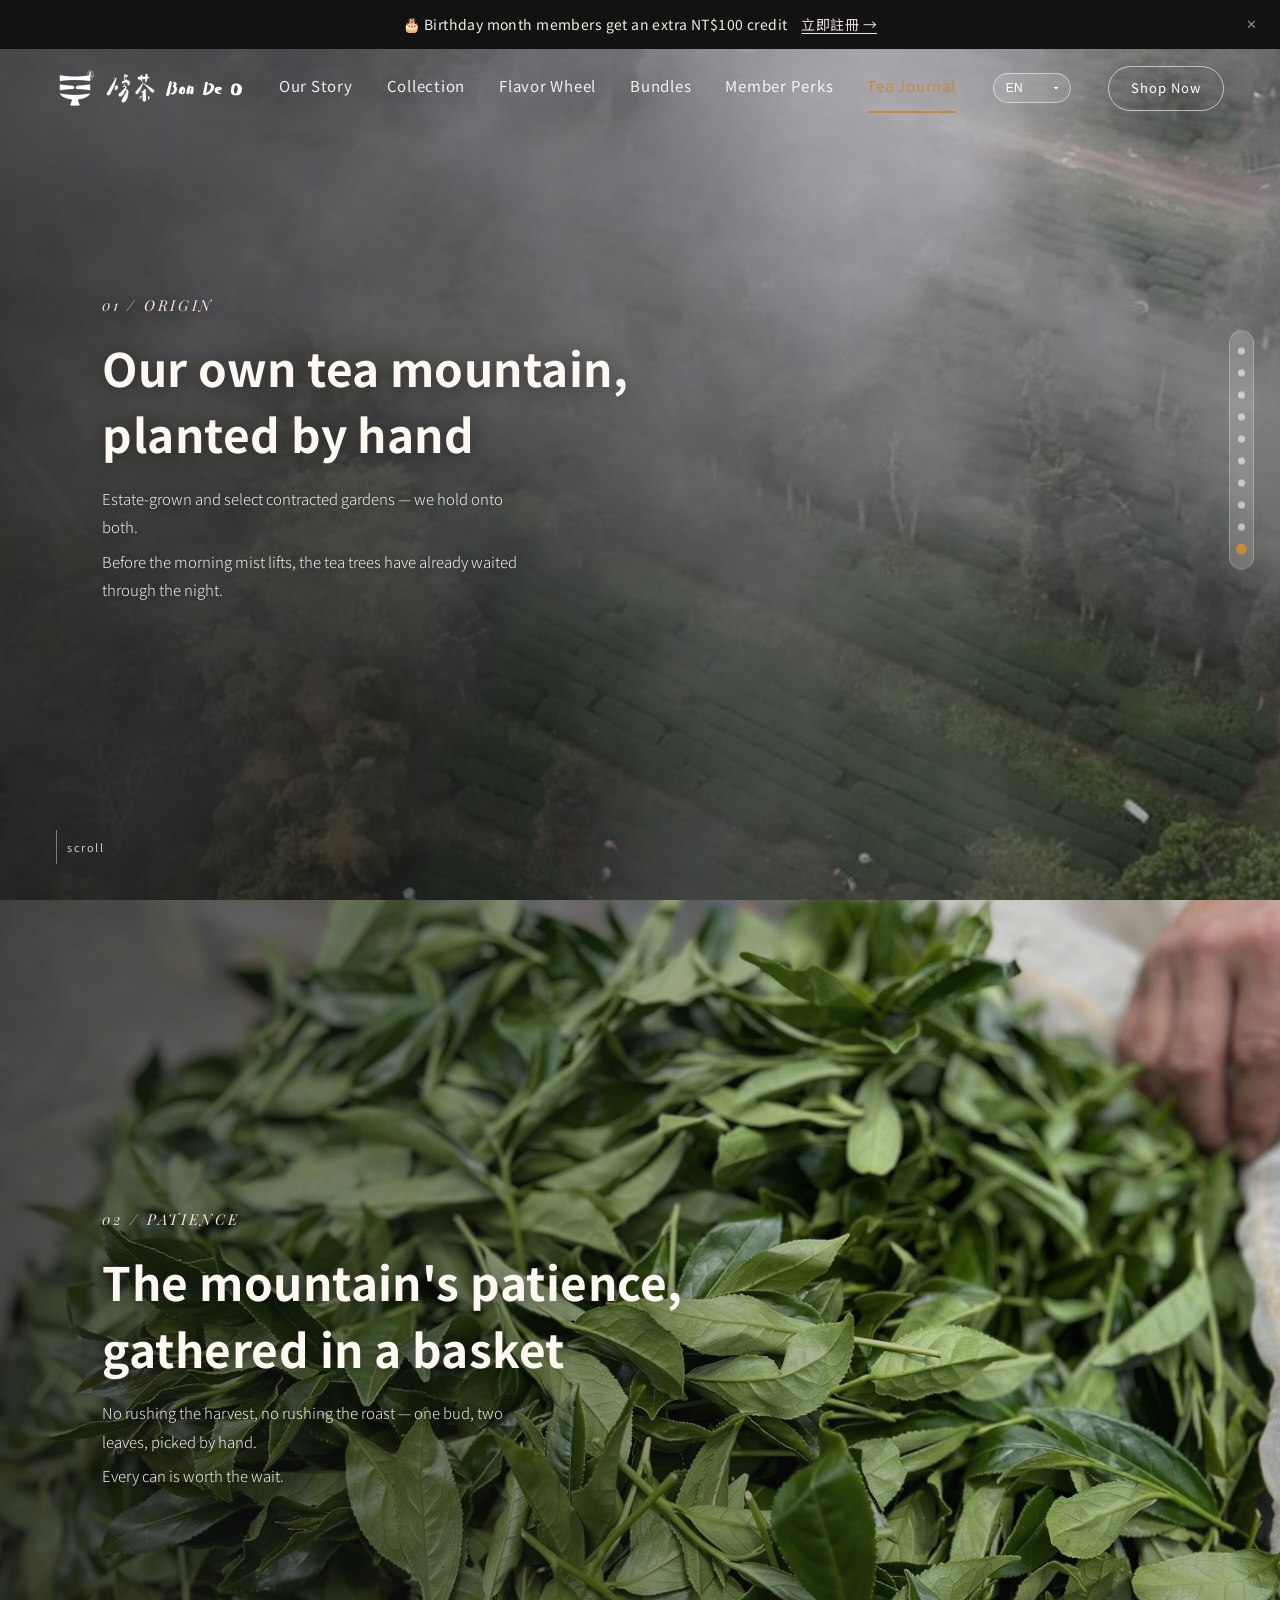
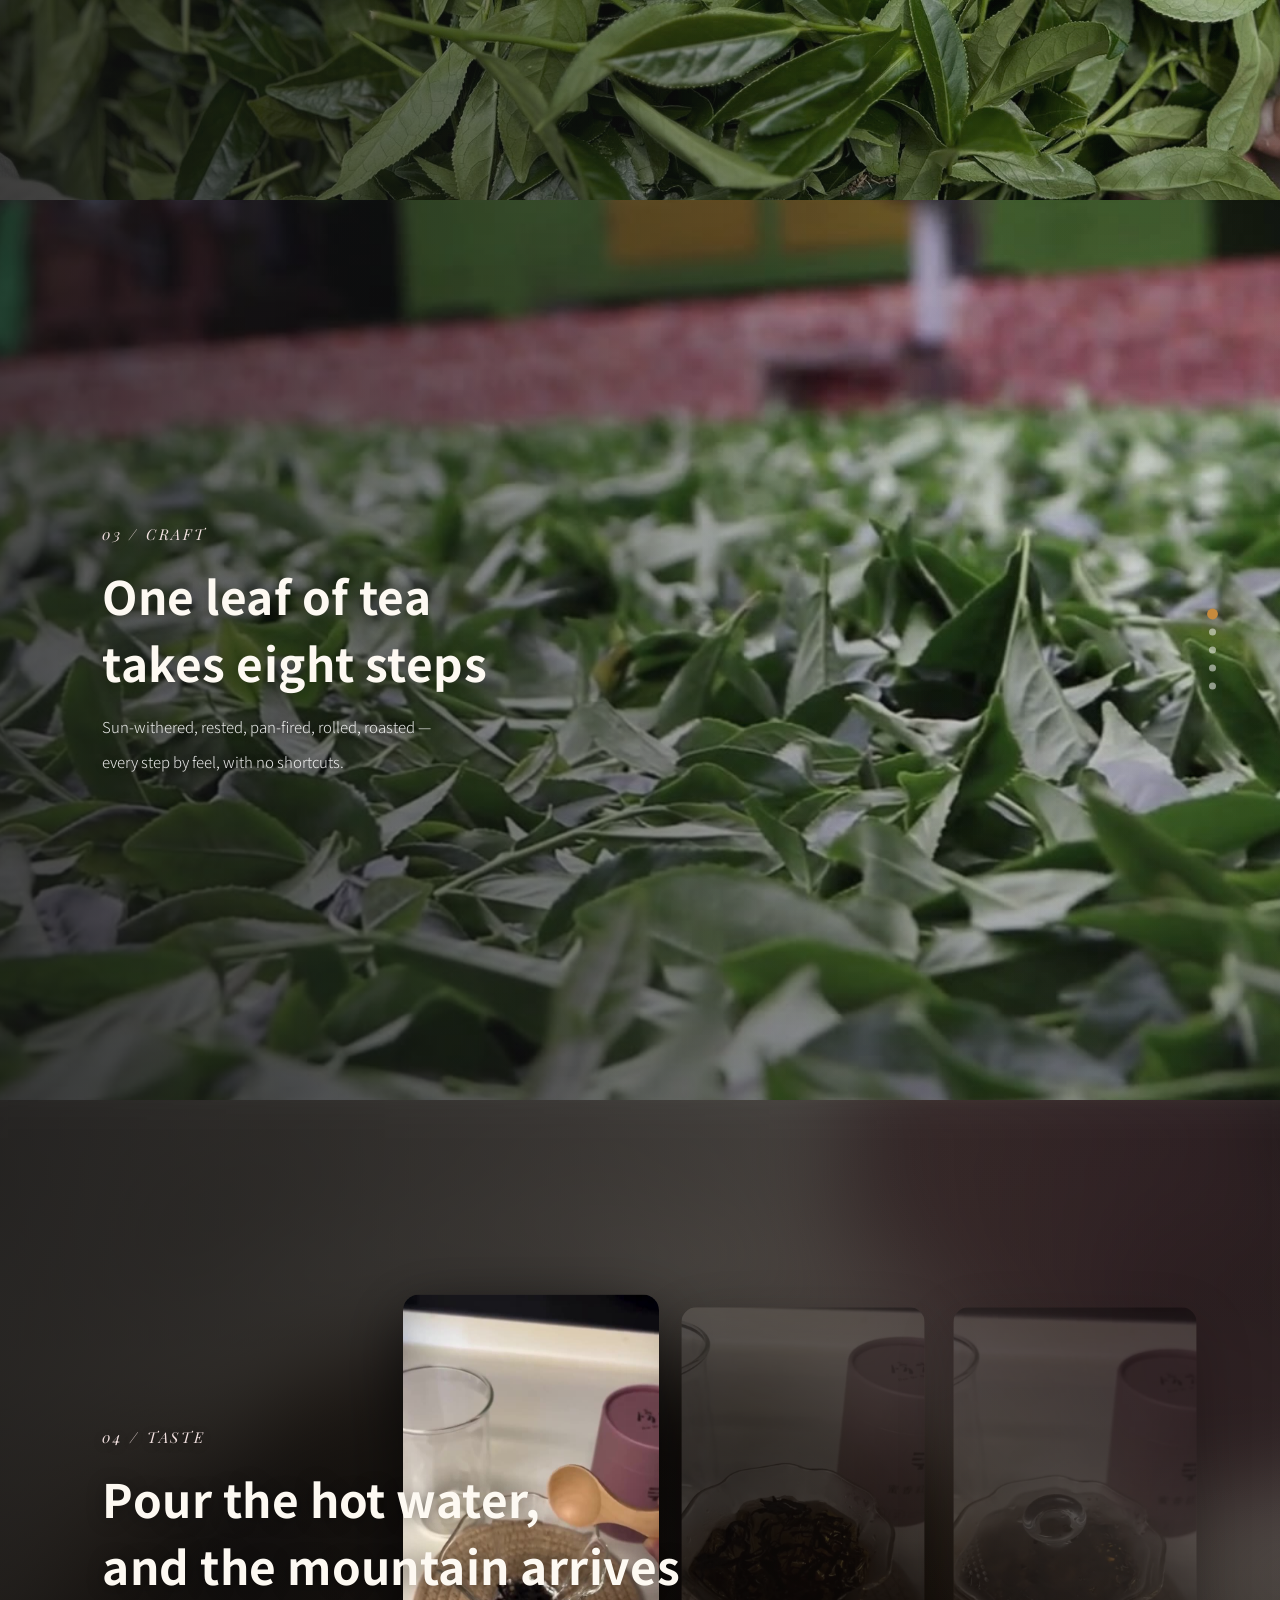
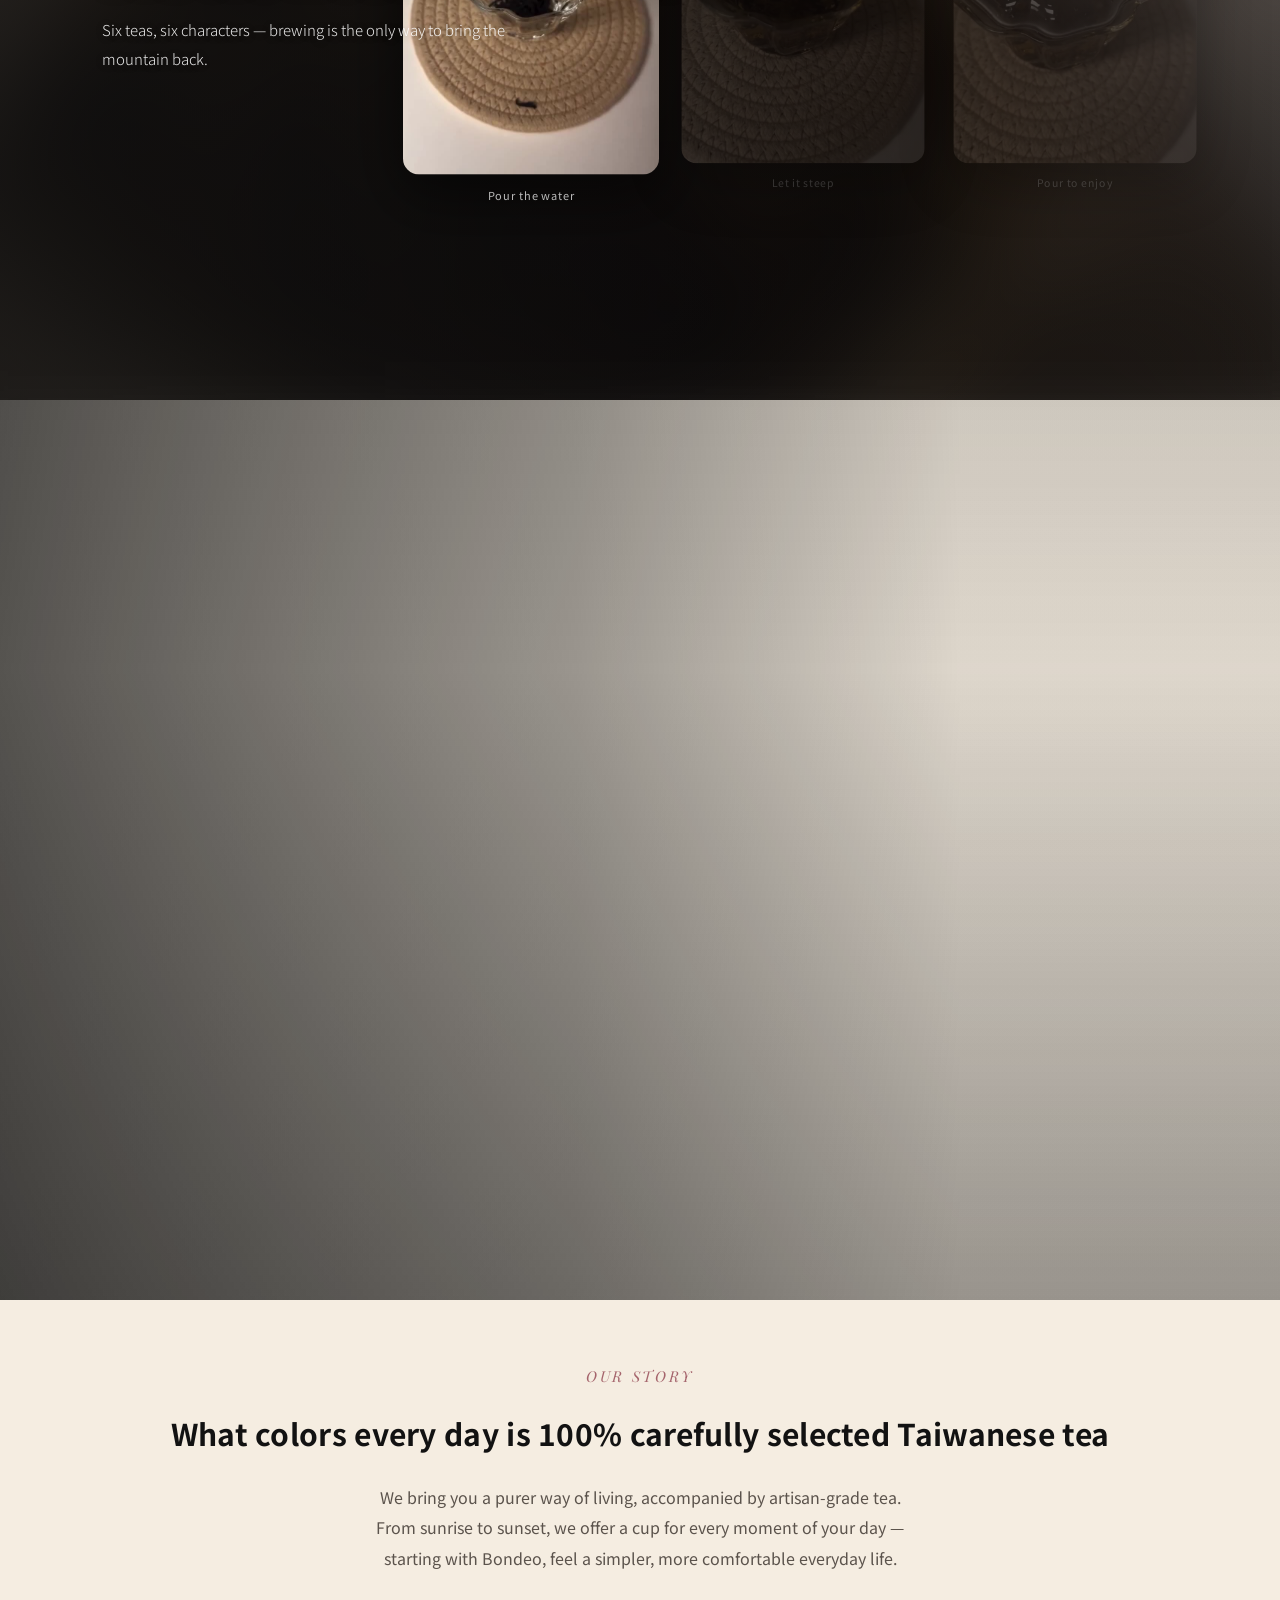
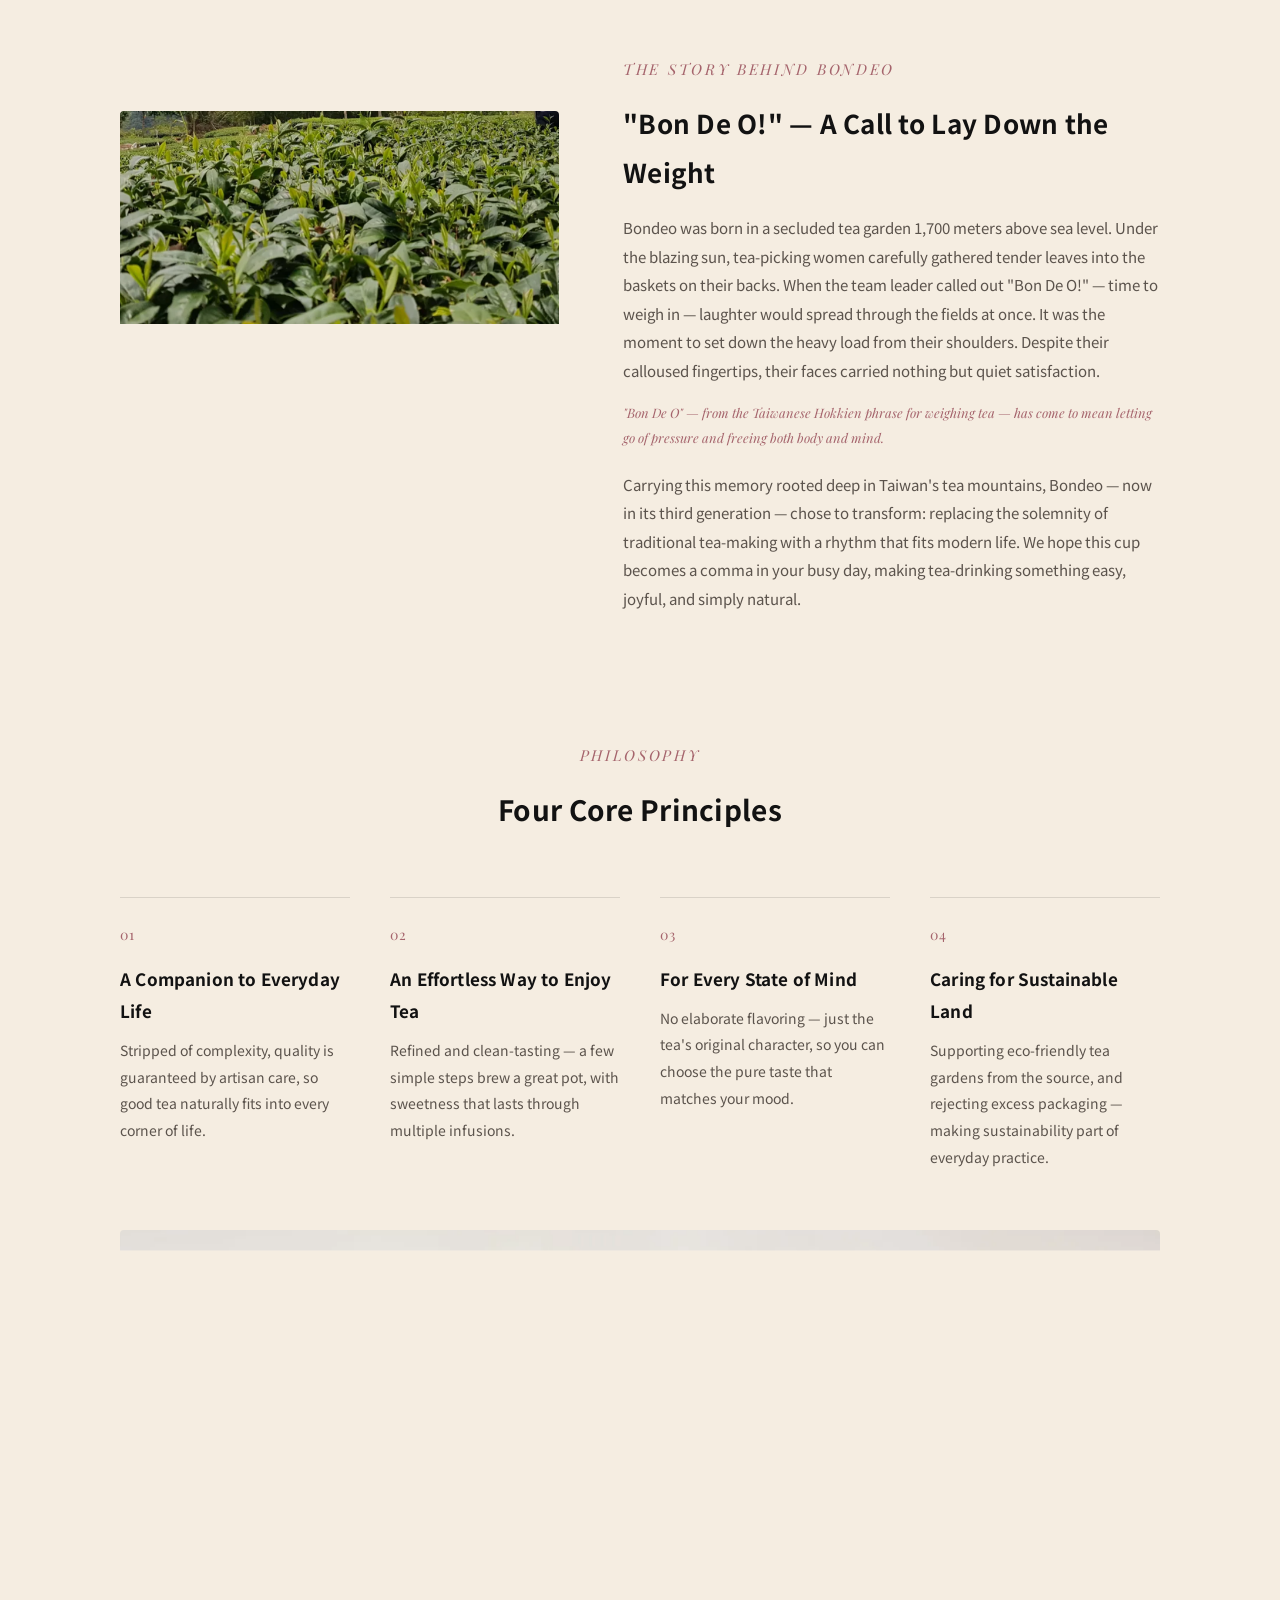
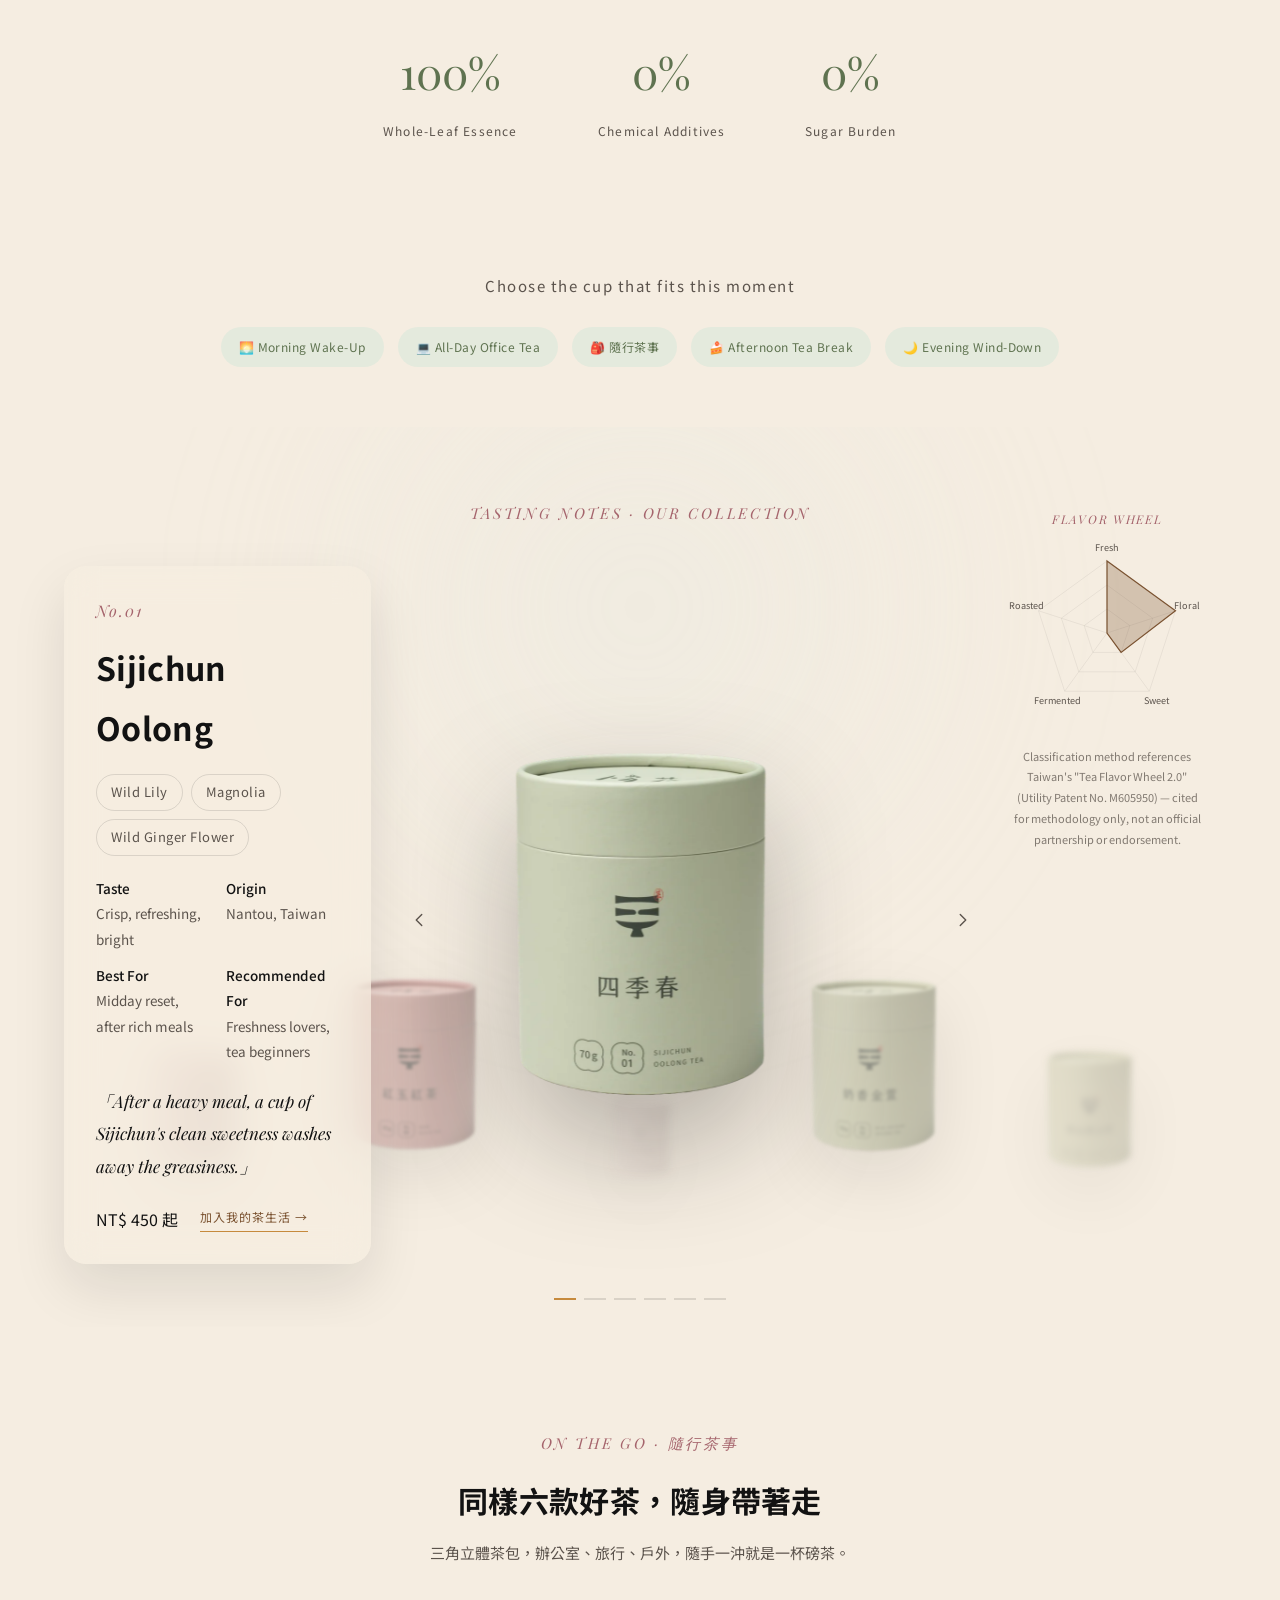
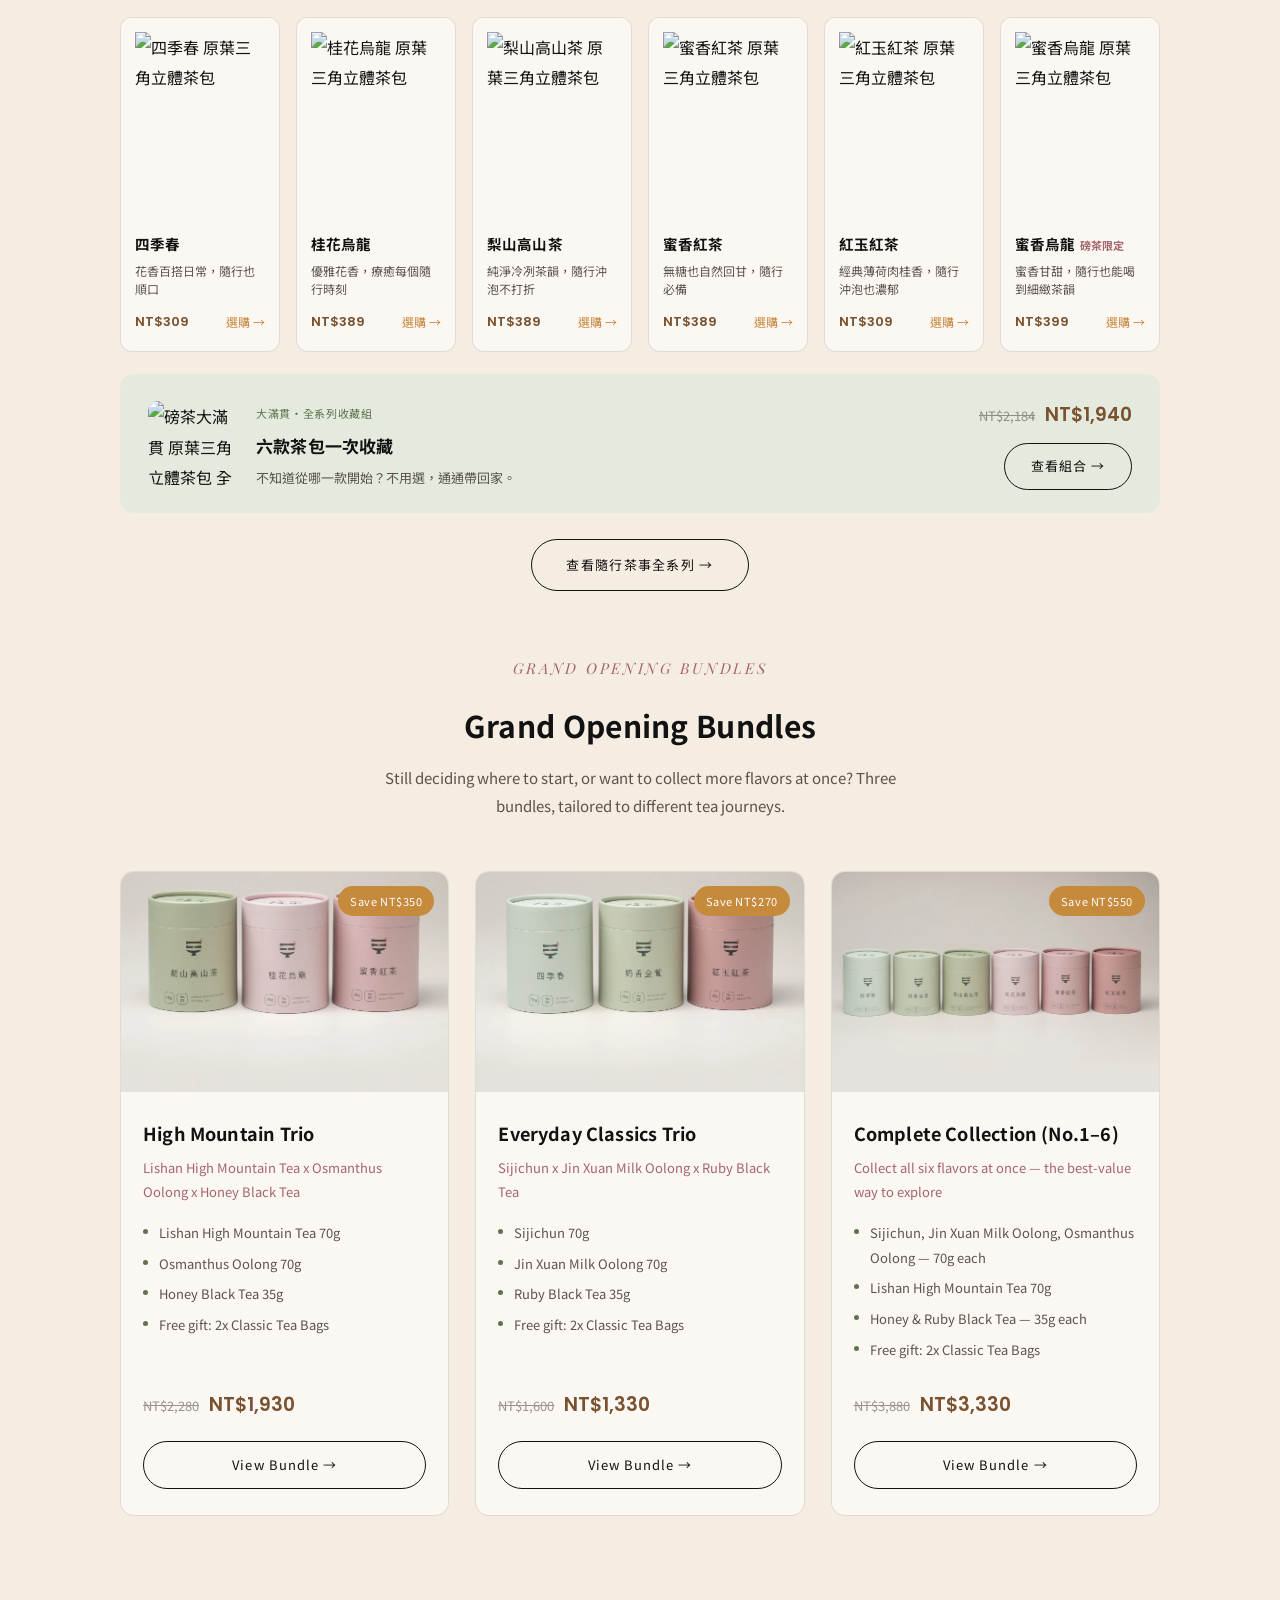
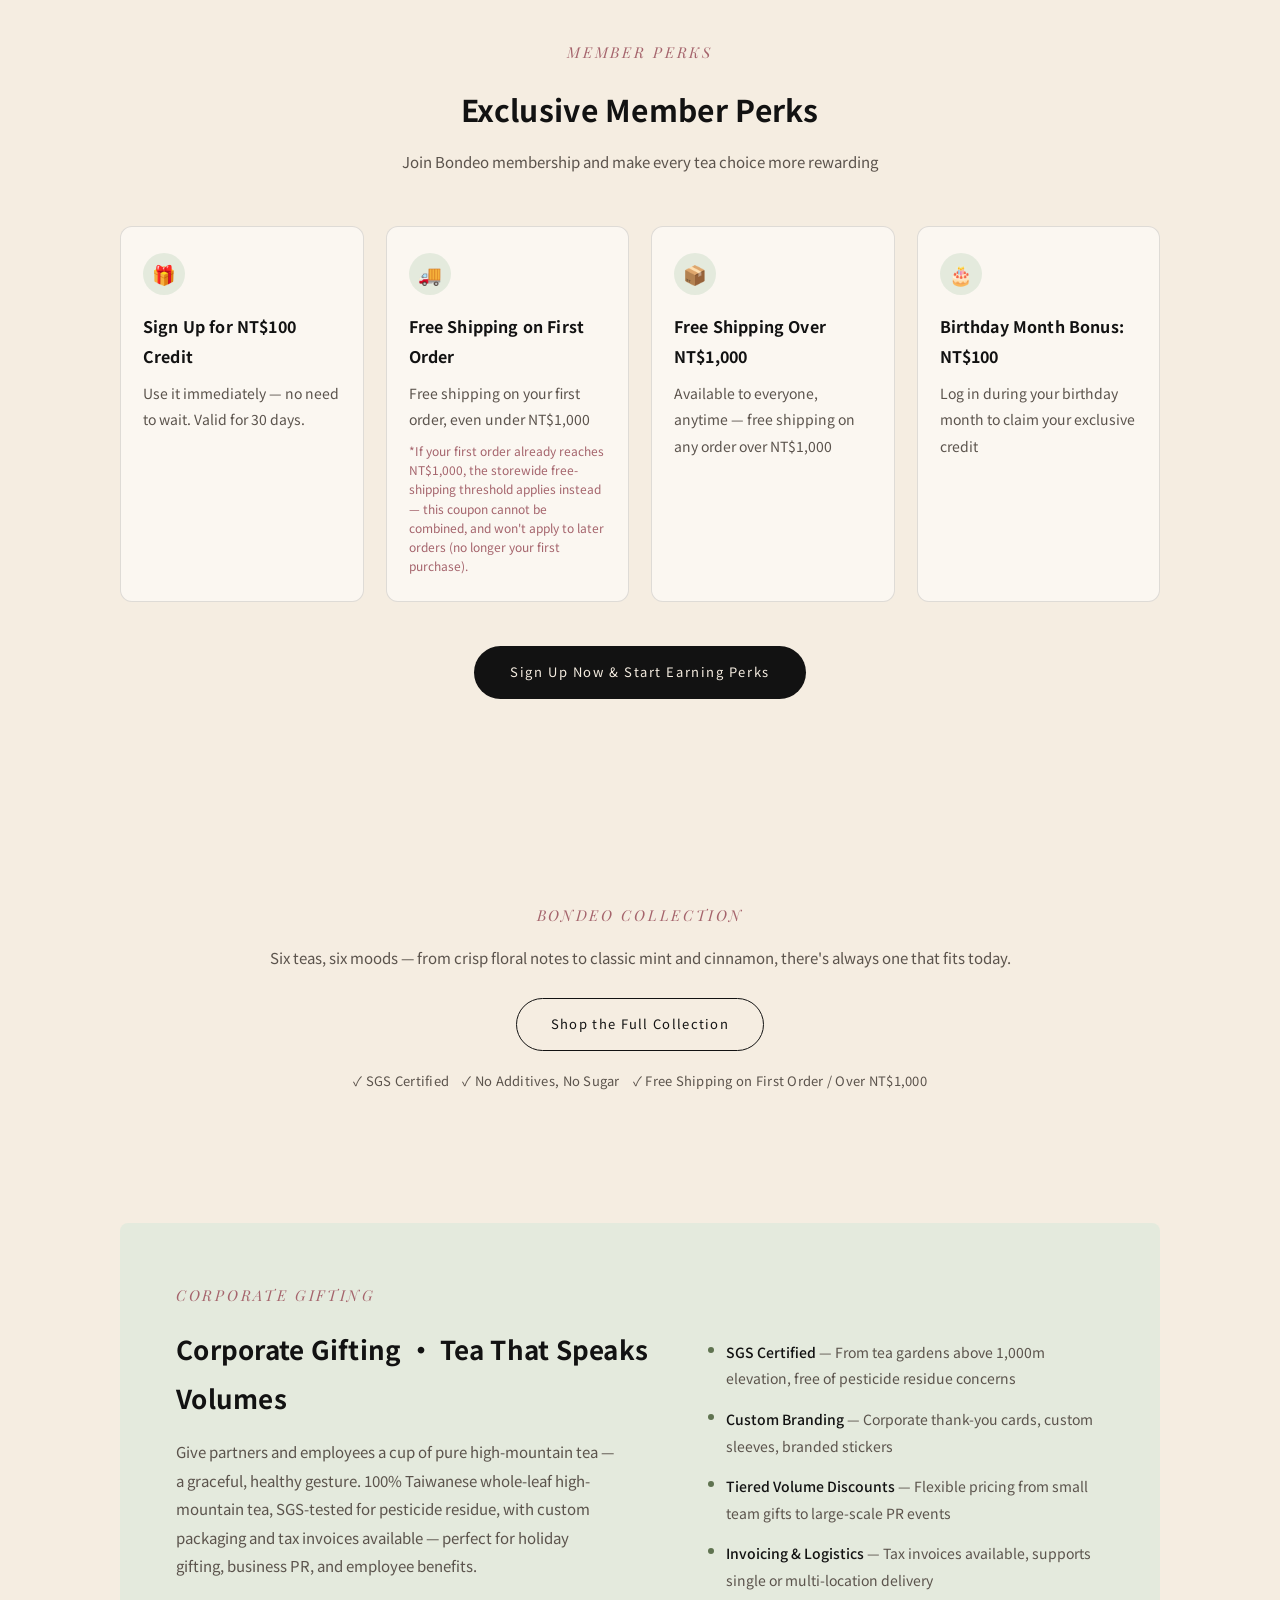
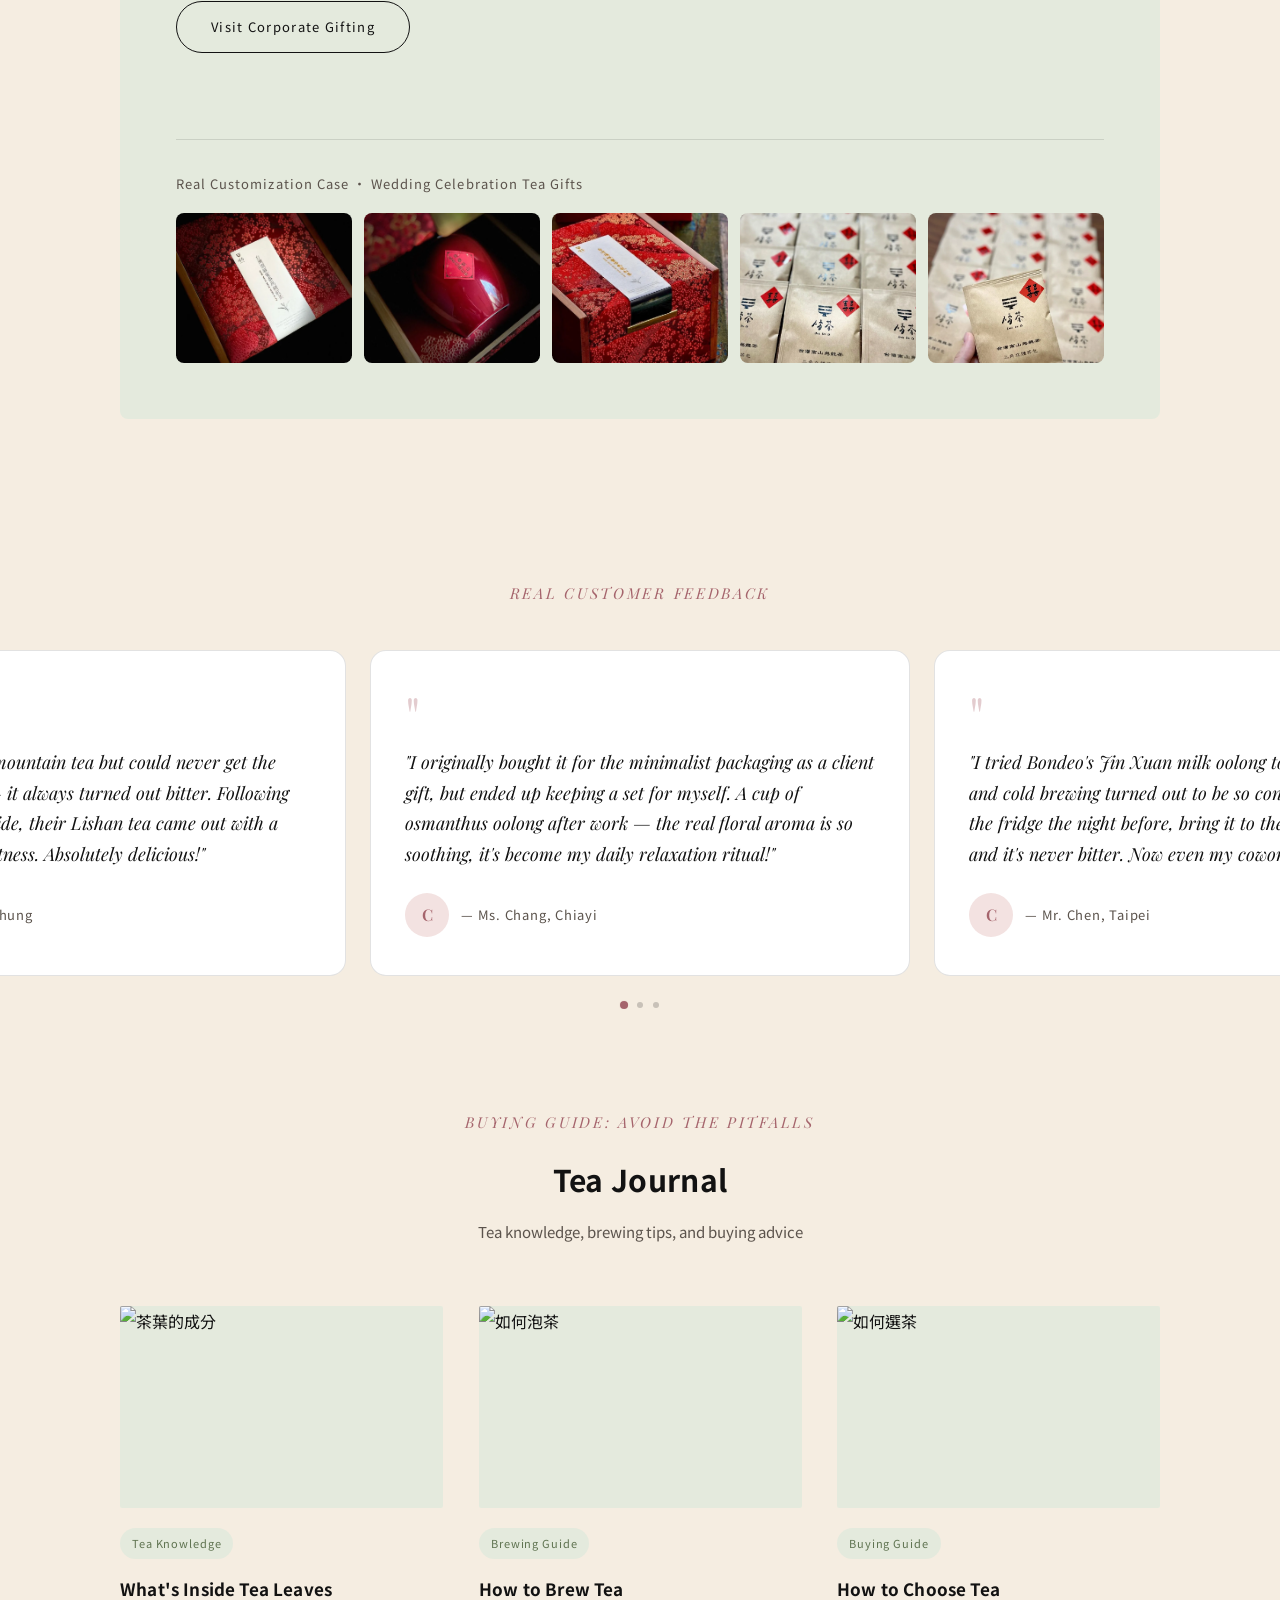
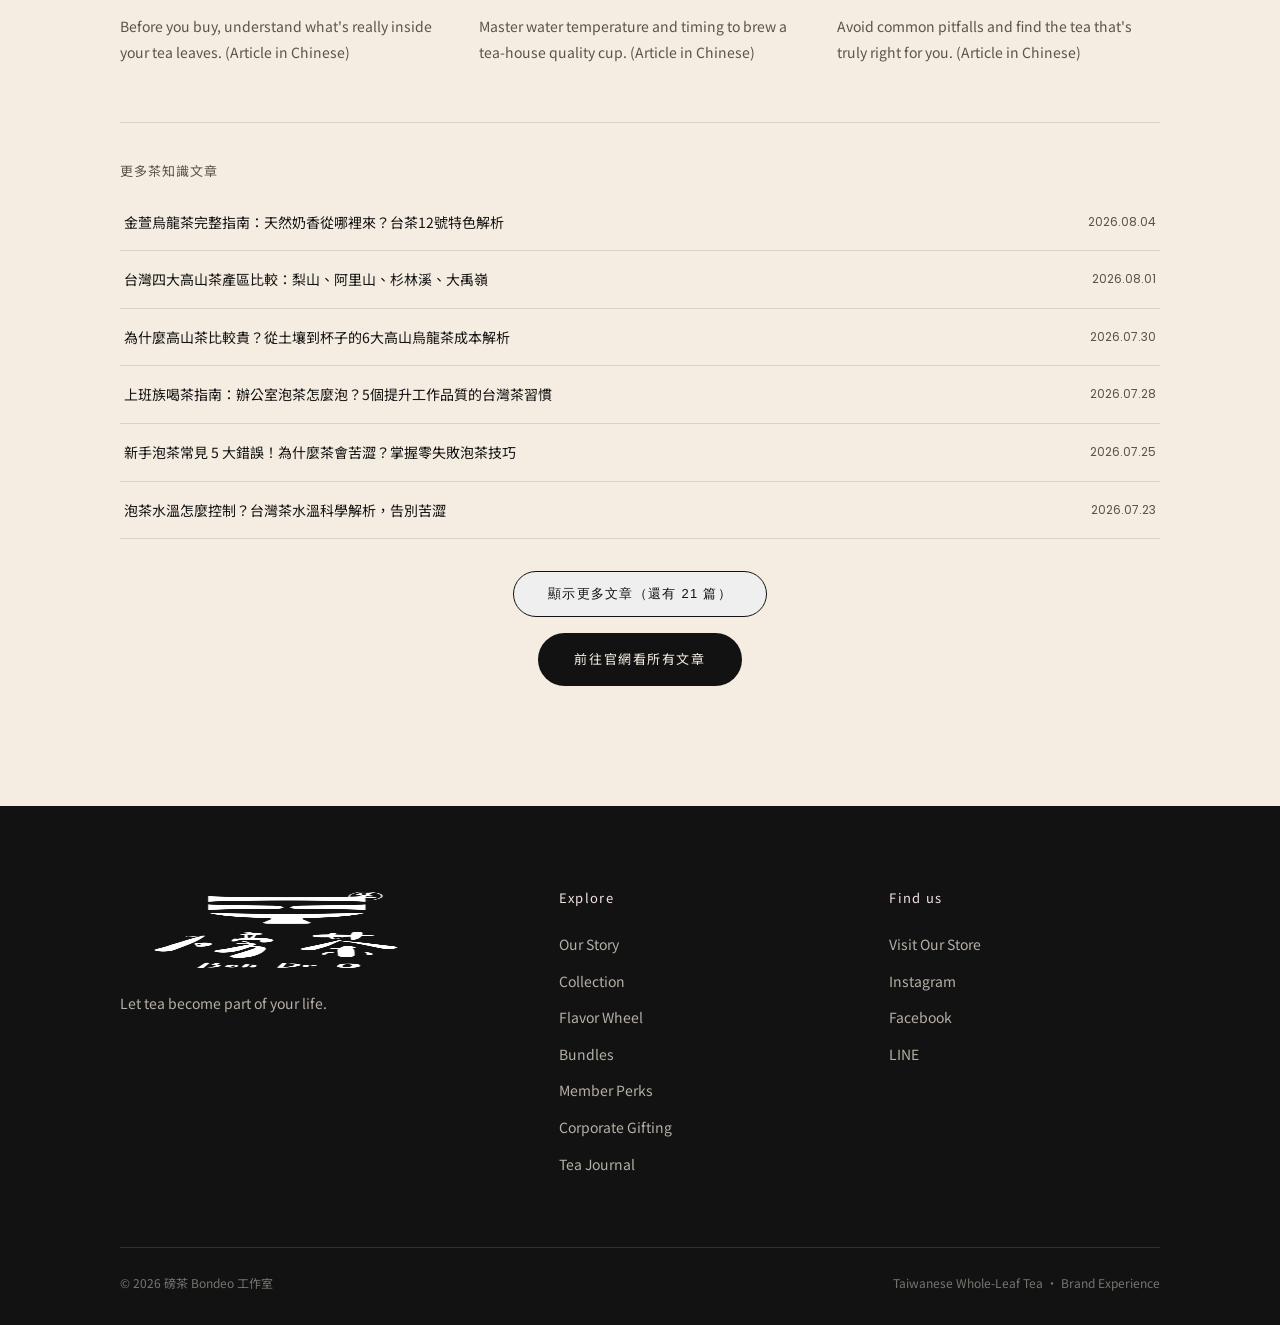
==== commit 274b3717: "Add files via upload" ====
--- a/index.html
+++ b/index.html
@@ -331,8 +331,8 @@
   .tb-grid{ display:grid; grid-template-columns:repeat(6,1fr); gap:16px; text-align:left; margin-bottom:22px; }
   .tb-card{ display:block; background:rgba(255,255,255,0.6); border:1px solid var(--border-soft); border-radius:12px; overflow:hidden; transition:transform .5s var(--ease-luxury), box-shadow .5s var(--ease-luxury); }
   .tb-card:hover{ transform:translateY(-5px); box-shadow:0 16px 32px rgba(18,18,18,0.1); }
-  .tb-media{ aspect-ratio:1/1; background:var(--sage-pale); overflow:hidden; }
-  .tb-media img{ width:100%; height:100%; object-fit:cover; transition:transform .7s var(--ease-luxury); }
+  .tb-media{ aspect-ratio:4/5; background:#fbf8f3; overflow:hidden; padding:14px; }
+  .tb-media img{ width:100%; height:100%; object-fit:contain; transition:transform .7s var(--ease-luxury); }
   .tb-card:hover .tb-media img{ transform:scale(1.06); }
   .tb-body{ padding:14px 14px 16px; }
   .tb-card h3{ font-size:14.5px; color:var(--ink); margin-bottom:5px; }
@@ -1035,7 +1035,7 @@
     <p class="sub">三角立體茶包，辦公室、旅行、戶外，隨手一沖就是一杯磅茶。</p>
     <div class="tb-grid">
       <a class="tb-card" href="https://www.bondeo.com.tw/products/four-seasons-tea-bag" target="_blank" rel="noopener">
-        <div class="tb-media"><img src="https://cdn.store-assets.com/s/1434862/i/107967889.jpeg" alt="四季春 原葉三角立體茶包" loading="lazy" width="600" height="600"></div>
+        <div class="tb-media"><img src="https://cdn.store-assets.com/s/1434862/i/107967888.jpeg" alt="四季春 原葉三角立體茶包" loading="lazy" width="600" height="600"></div>
         <div class="tb-body">
           <h3>四季春</h3>
           <p class="tb-tag">花香百搭日常，隨行也順口</p>
@@ -1043,7 +1043,7 @@
         </div>
       </a>
       <a class="tb-card" href="https://www.bondeo.com.tw/products/osmanthus-oolong-tea-bag" target="_blank" rel="noopener">
-        <div class="tb-media"><img src="https://cdn.store-assets.com/s/1434862/i/107968485.jpeg" alt="桂花烏龍 原葉三角立體茶包" loading="lazy" width="600" height="600"></div>
+        <div class="tb-media"><img src="https://cdn.store-assets.com/s/1434862/i/107968294.jpeg" alt="桂花烏龍 原葉三角立體茶包" loading="lazy" width="600" height="600"></div>
         <div class="tb-body">
           <h3>桂花烏龍</h3>
           <p class="tb-tag">優雅花香，療癒每個隨行時刻</p>
@@ -1051,7 +1051,7 @@
         </div>
       </a>
       <a class="tb-card" href="https://www.bondeo.com.tw/products/lishan-high-mountain-tea-bag" target="_blank" rel="noopener">
-        <div class="tb-media"><img src="https://cdn.store-assets.com/s/1434862/i/107968245.jpg" alt="梨山高山茶 原葉三角立體茶包" loading="lazy" width="600" height="600"></div>
+        <div class="tb-media"><img src="https://cdn.store-assets.com/s/1434862/i/107968256.jpeg" alt="梨山高山茶 原葉三角立體茶包" loading="lazy" width="600" height="600"></div>
         <div class="tb-body">
           <h3>梨山高山茶</h3>
           <p class="tb-tag">純淨冷冽茶韻，隨行沖泡不打折</p>
@@ -1059,7 +1059,7 @@
         </div>
       </a>
       <a class="tb-card" href="https://www.bondeo.com.tw/products/honey-black-tea-bag" target="_blank" rel="noopener">
-        <div class="tb-media"><img src="https://cdn.store-assets.com/s/1434862/i/107968477.jpeg" alt="蜜香紅茶 原葉三角立體茶包" loading="lazy" width="600" height="600"></div>
+        <div class="tb-media"><img src="https://cdn.store-assets.com/s/1434862/i/107968388.jpeg" alt="蜜香紅茶 原葉三角立體茶包" loading="lazy" width="600" height="600"></div>
         <div class="tb-body">
           <h3>蜜香紅茶</h3>
           <p class="tb-tag">無糖也自然回甘，隨行必備</p>
@@ -1067,7 +1067,7 @@
         </div>
       </a>
       <a class="tb-card" href="https://www.bondeo.com.tw/products/ruby-black-tea-bag" target="_blank" rel="noopener">
-        <div class="tb-media"><img src="https://cdn.store-assets.com/s/1434862/i/107968461.jpeg" alt="紅玉紅茶 原葉三角立體茶包" loading="lazy" width="600" height="600"></div>
+        <div class="tb-media"><img src="https://cdn.store-assets.com/s/1434862/i/107968458.jpeg" alt="紅玉紅茶 原葉三角立體茶包" loading="lazy" width="600" height="600"></div>
         <div class="tb-body">
           <h3>紅玉紅茶</h3>
           <p class="tb-tag">經典薄荷肉桂香，隨行沖泡也濃郁</p>
@@ -1075,7 +1075,7 @@
         </div>
       </a>
       <a class="tb-card" href="https://www.bondeo.com.tw/products/honey-oolong-tea-bag" target="_blank" rel="noopener">
-        <div class="tb-media"><img src="https://cdn.store-assets.com/s/1434862/i/107968051.jpg" alt="蜜香烏龍 原葉三角立體茶包" loading="lazy" width="600" height="600"></div>
+        <div class="tb-media"><img src="https://cdn.store-assets.com/s/1434862/i/107968055.jpeg" alt="蜜香烏龍 原葉三角立體茶包" loading="lazy" width="600" height="600"></div>
         <div class="tb-body">
           <h3>蜜香烏龍<span style="color:var(--mauve-deep); font-size:11px; margin-left:4px;">磅茶限定</span></h3>
           <p class="tb-tag">蜜香甘甜，隨行也能喝到細緻茶韻</p>
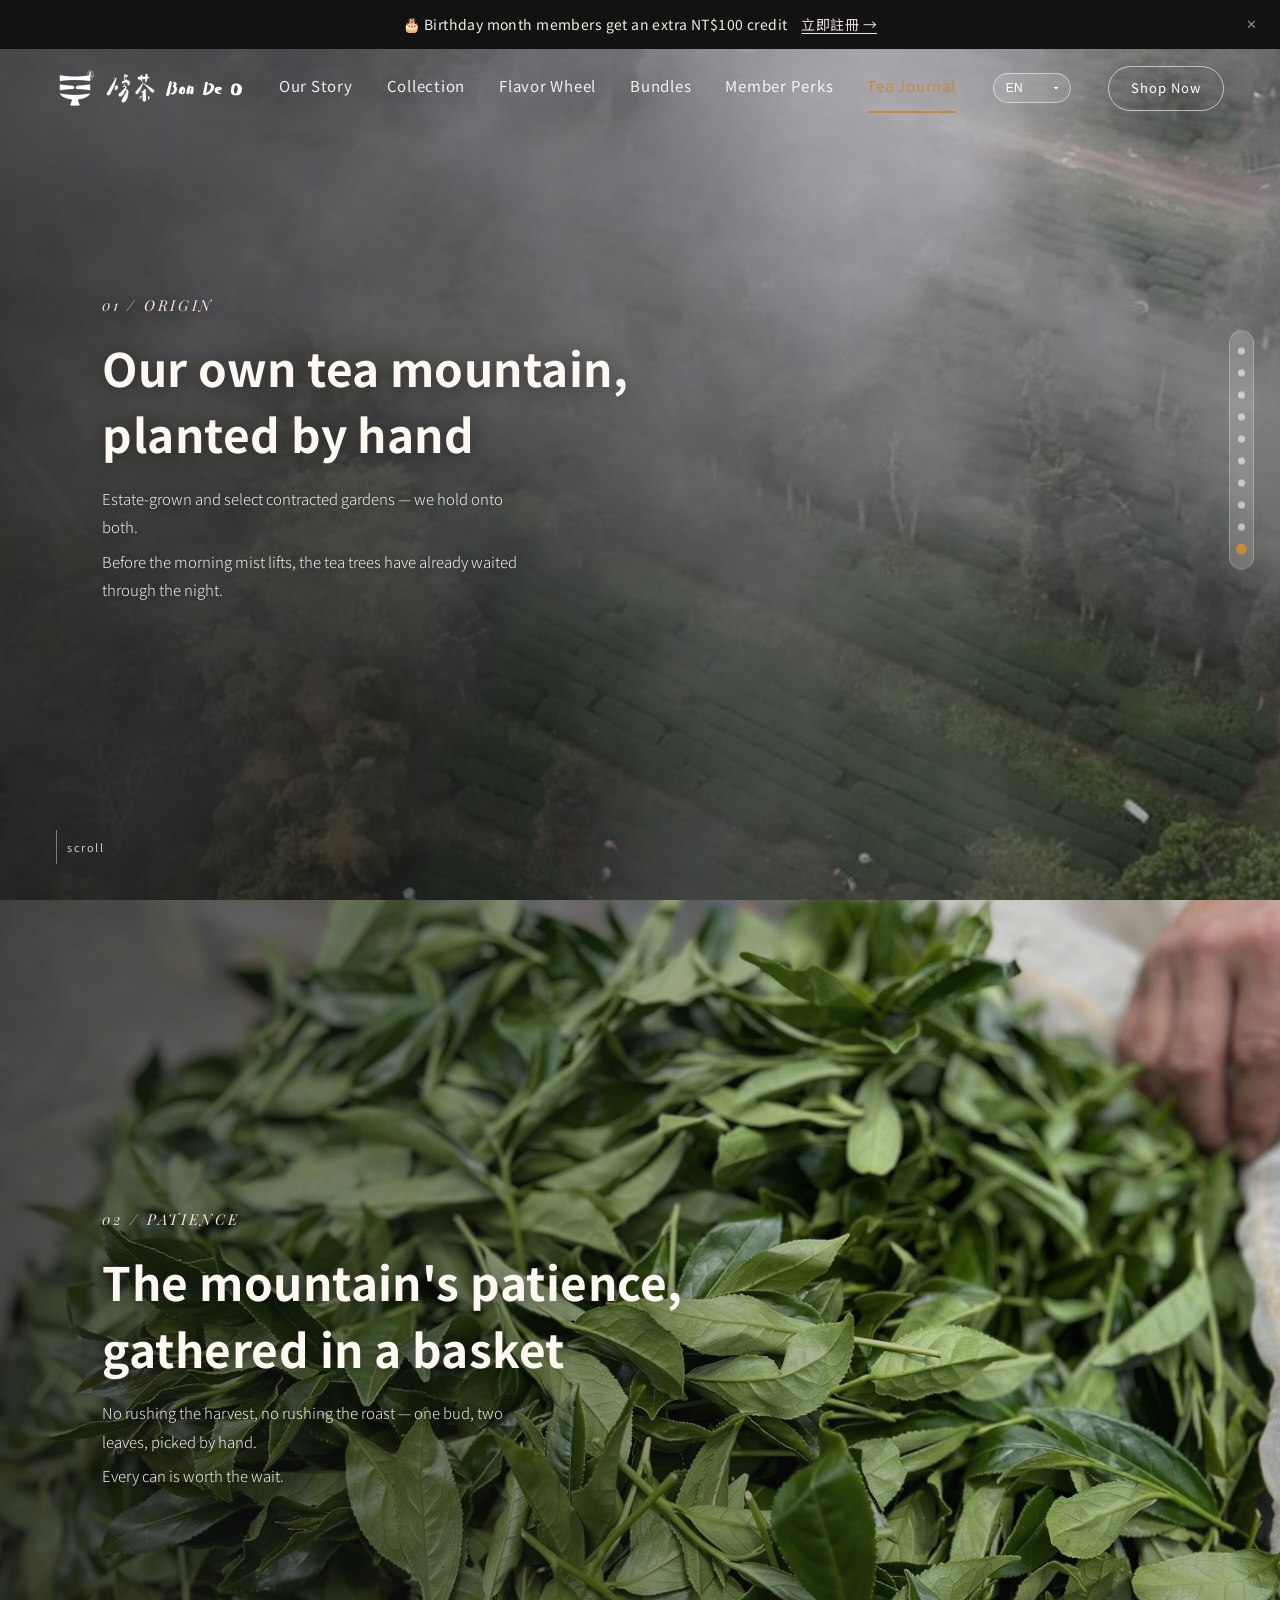
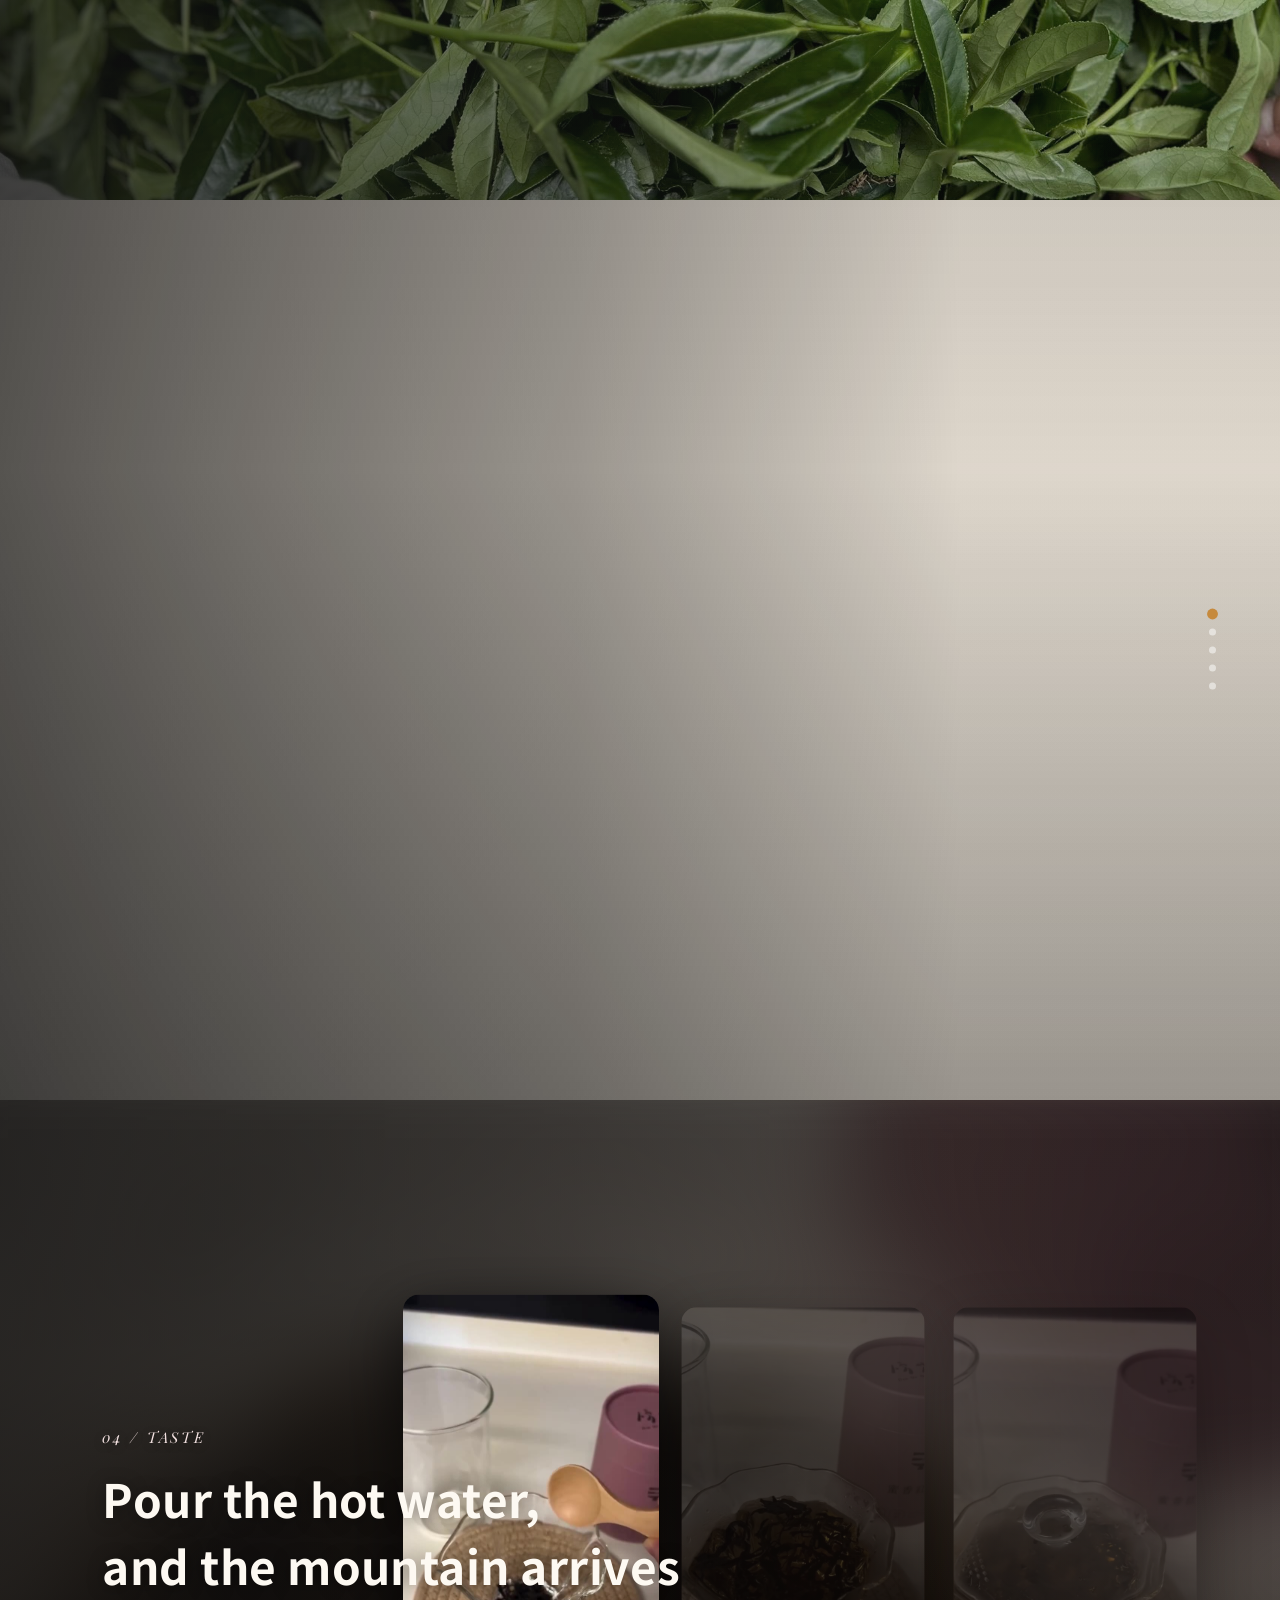
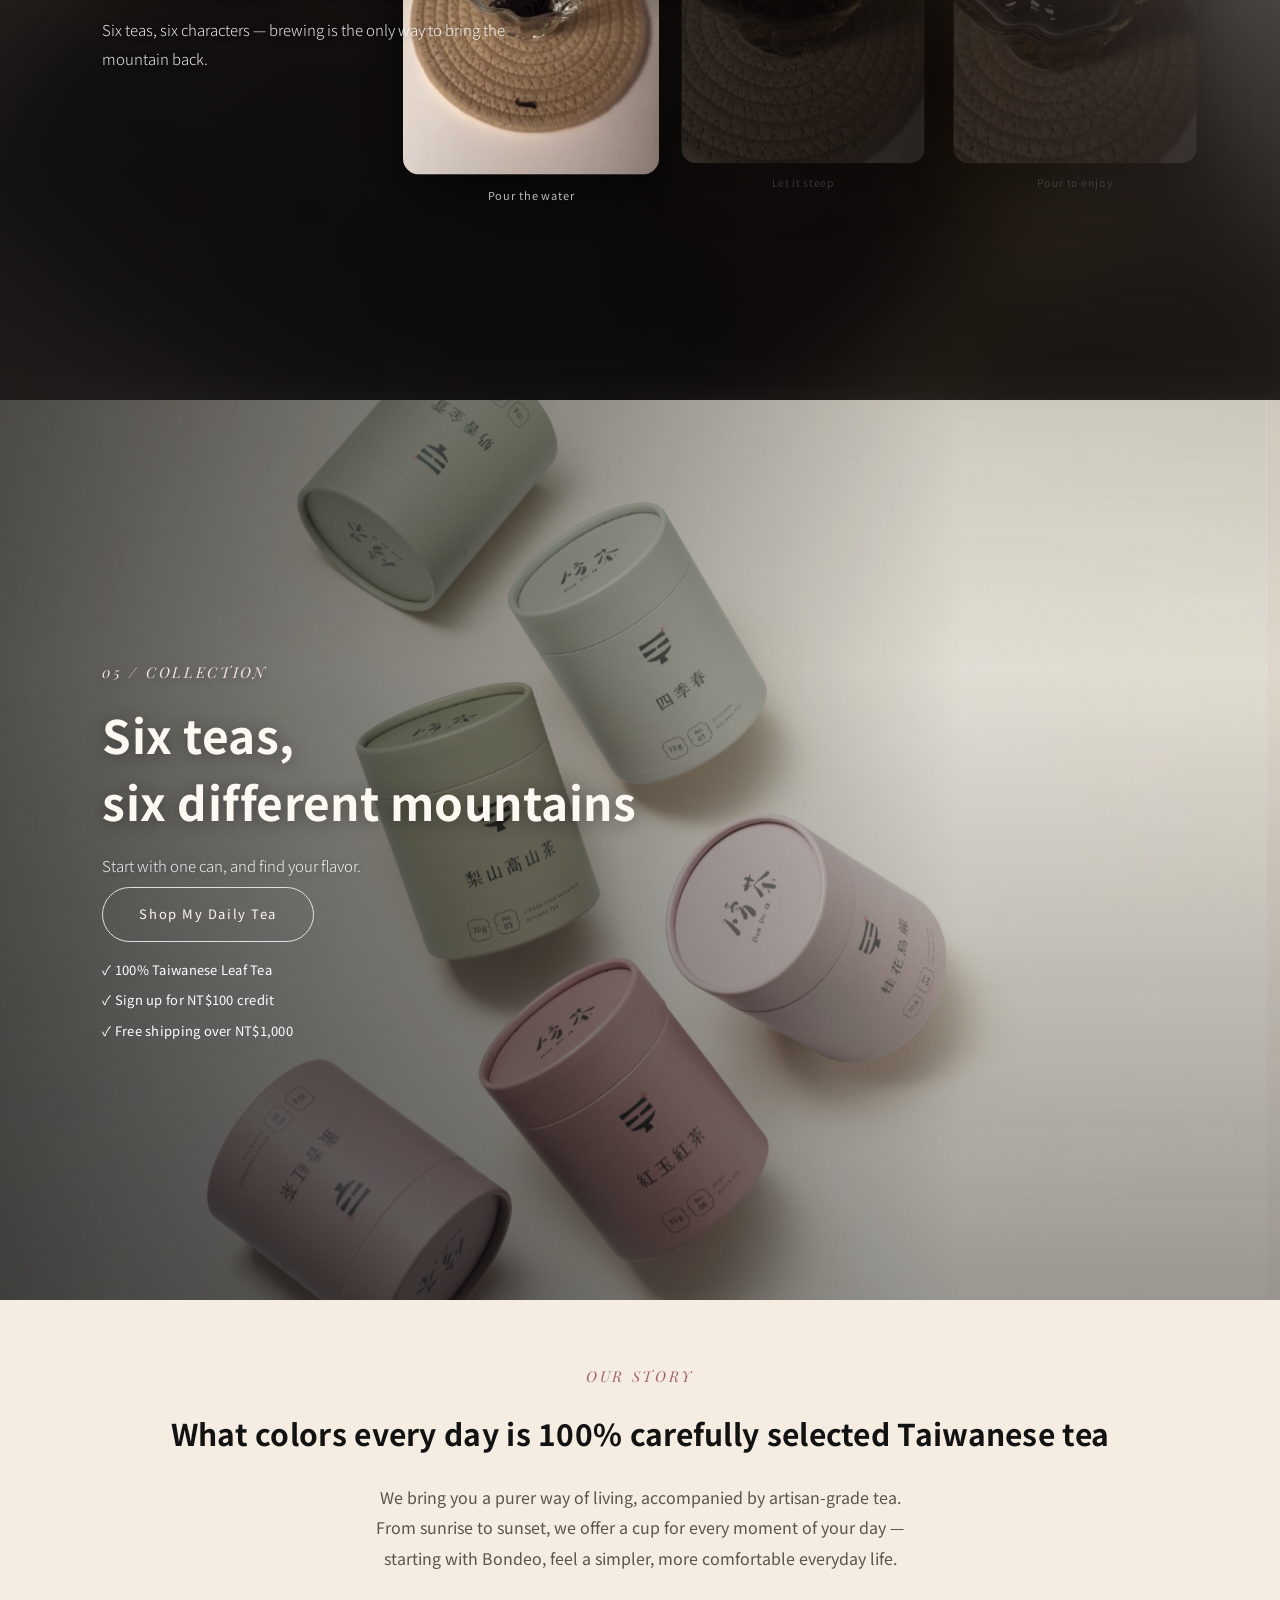
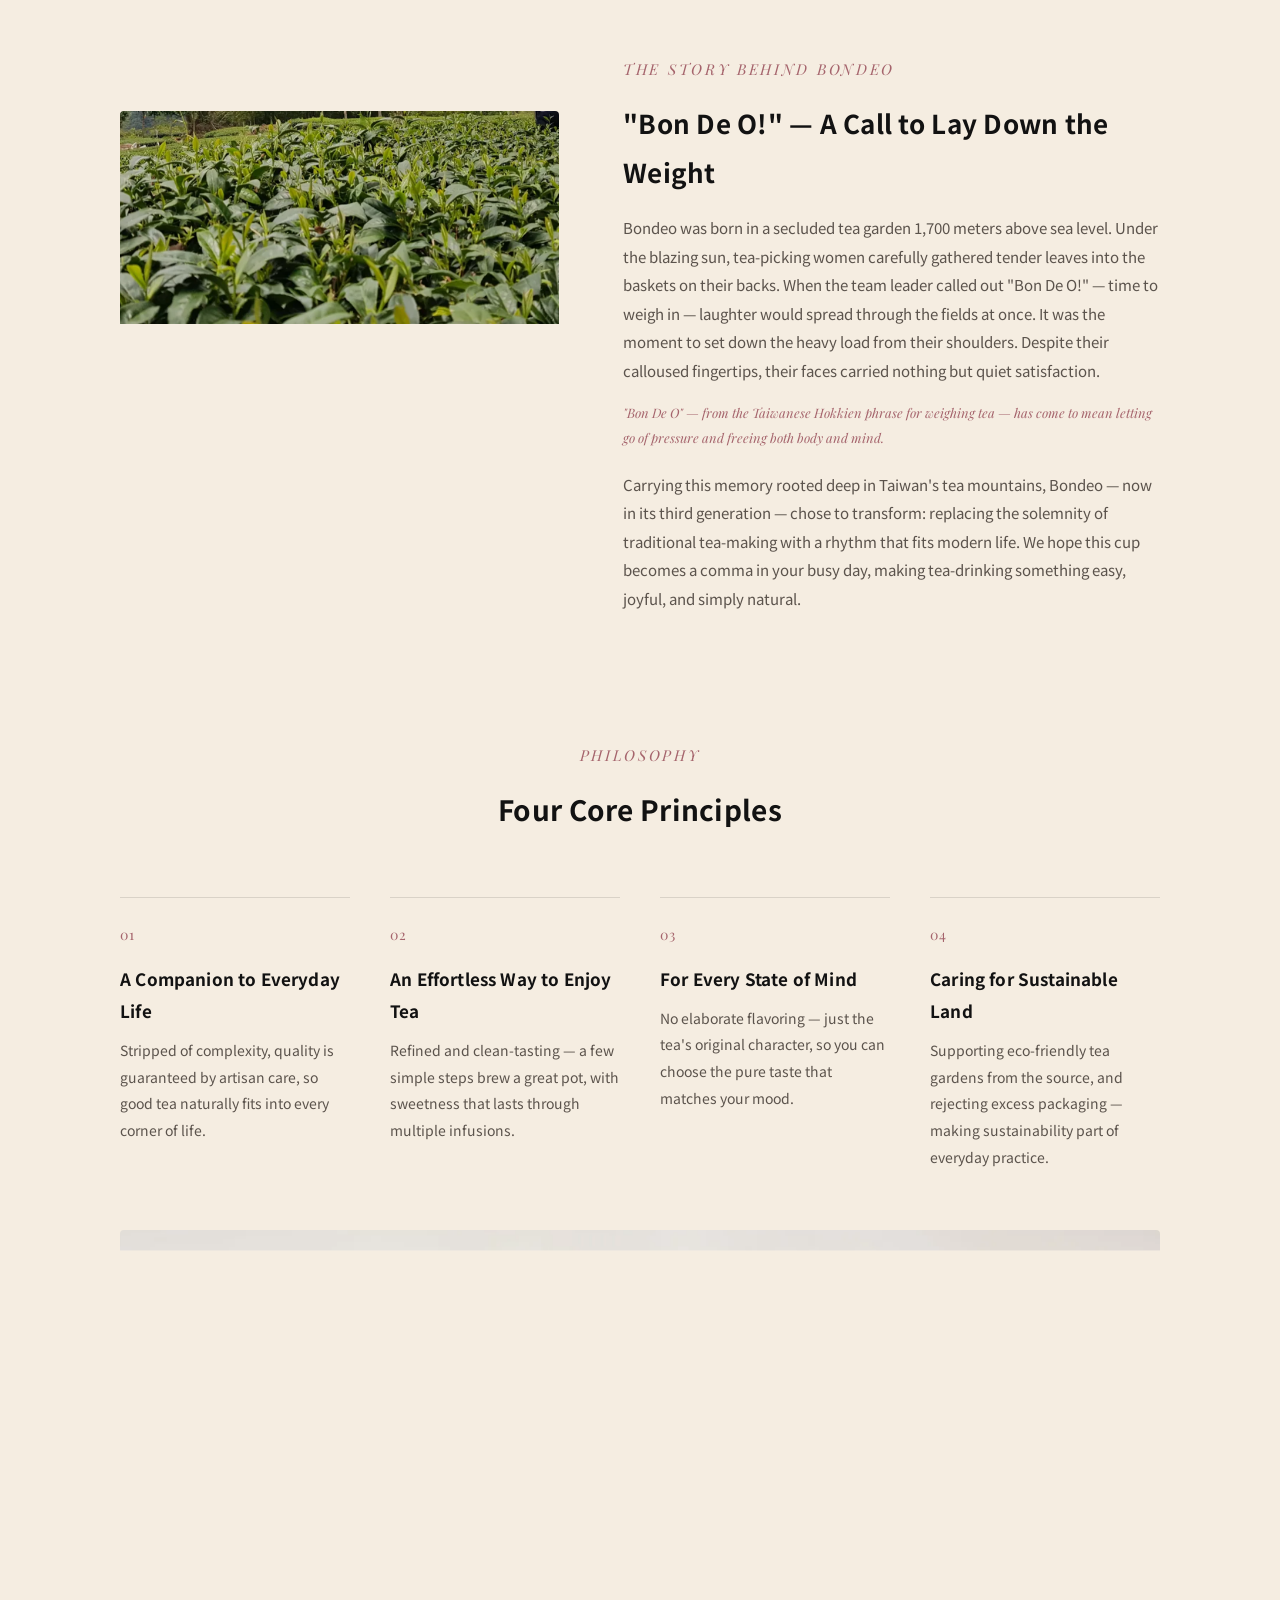
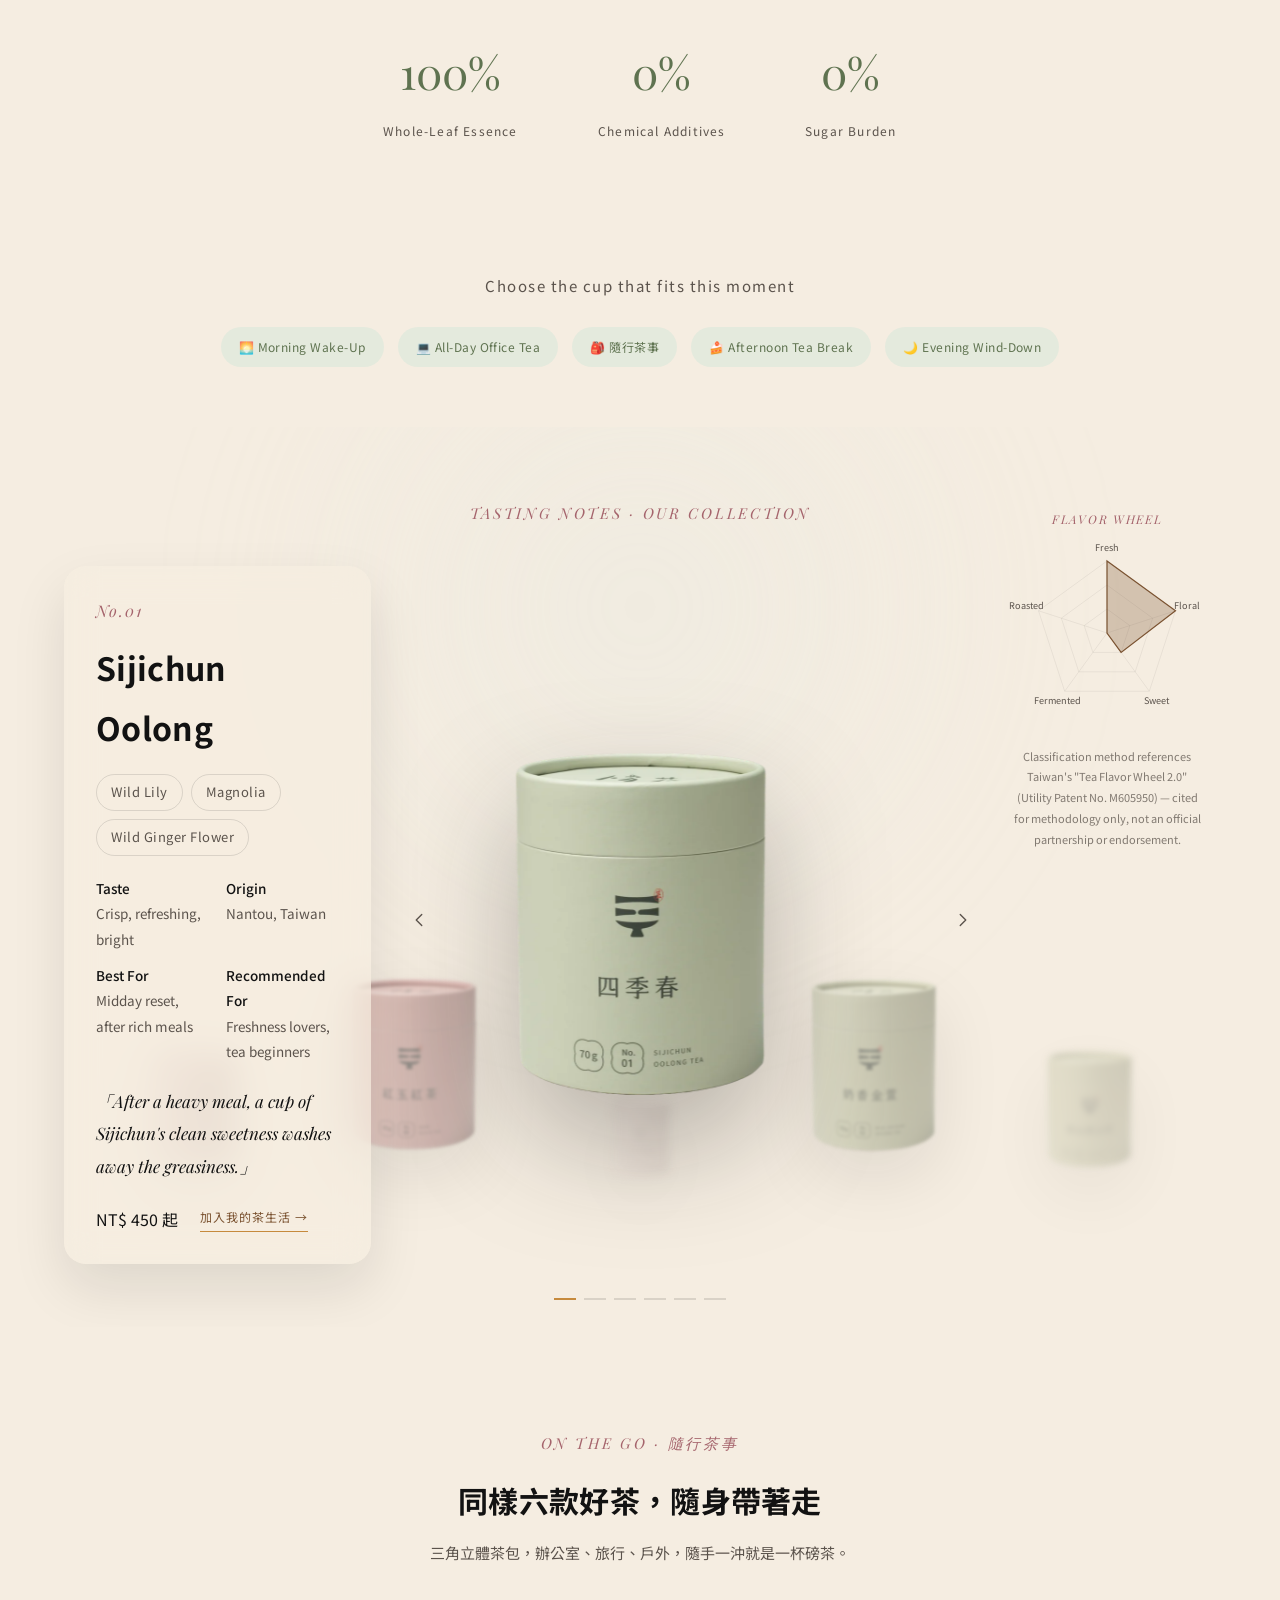
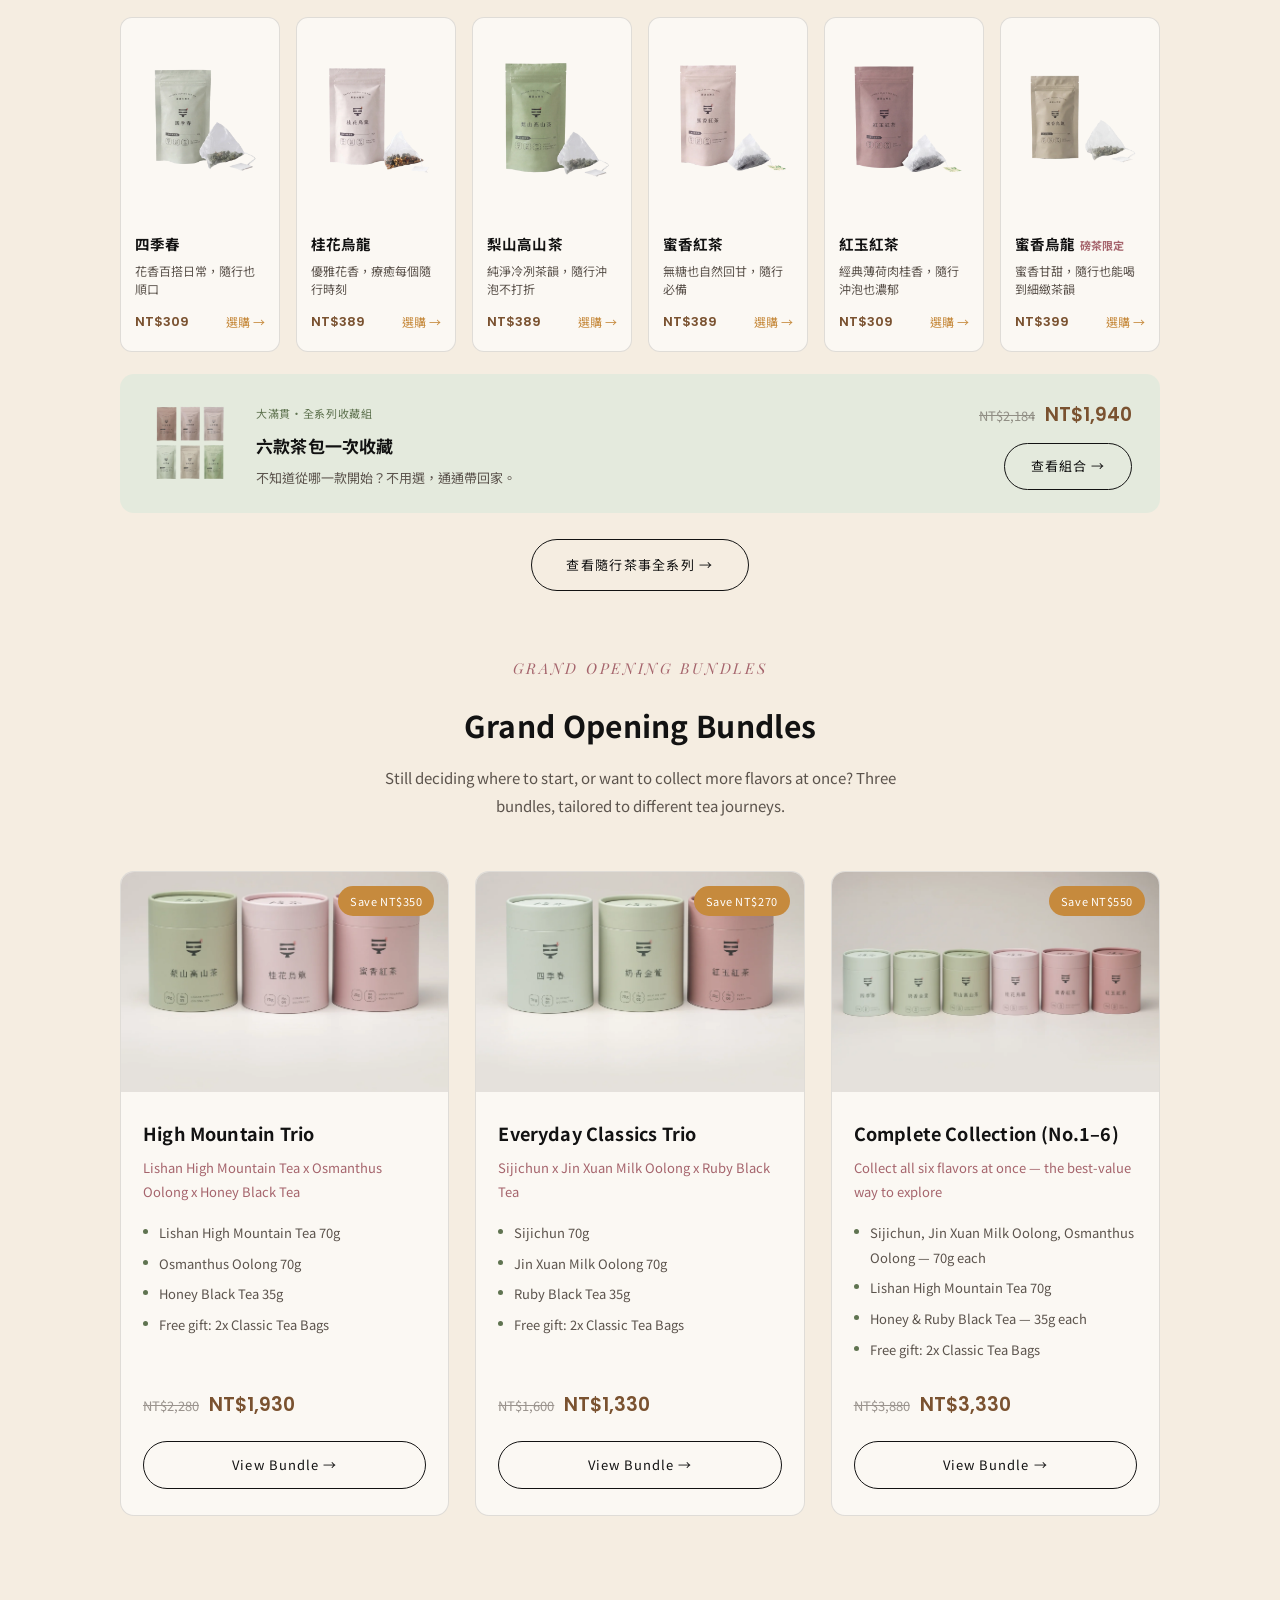
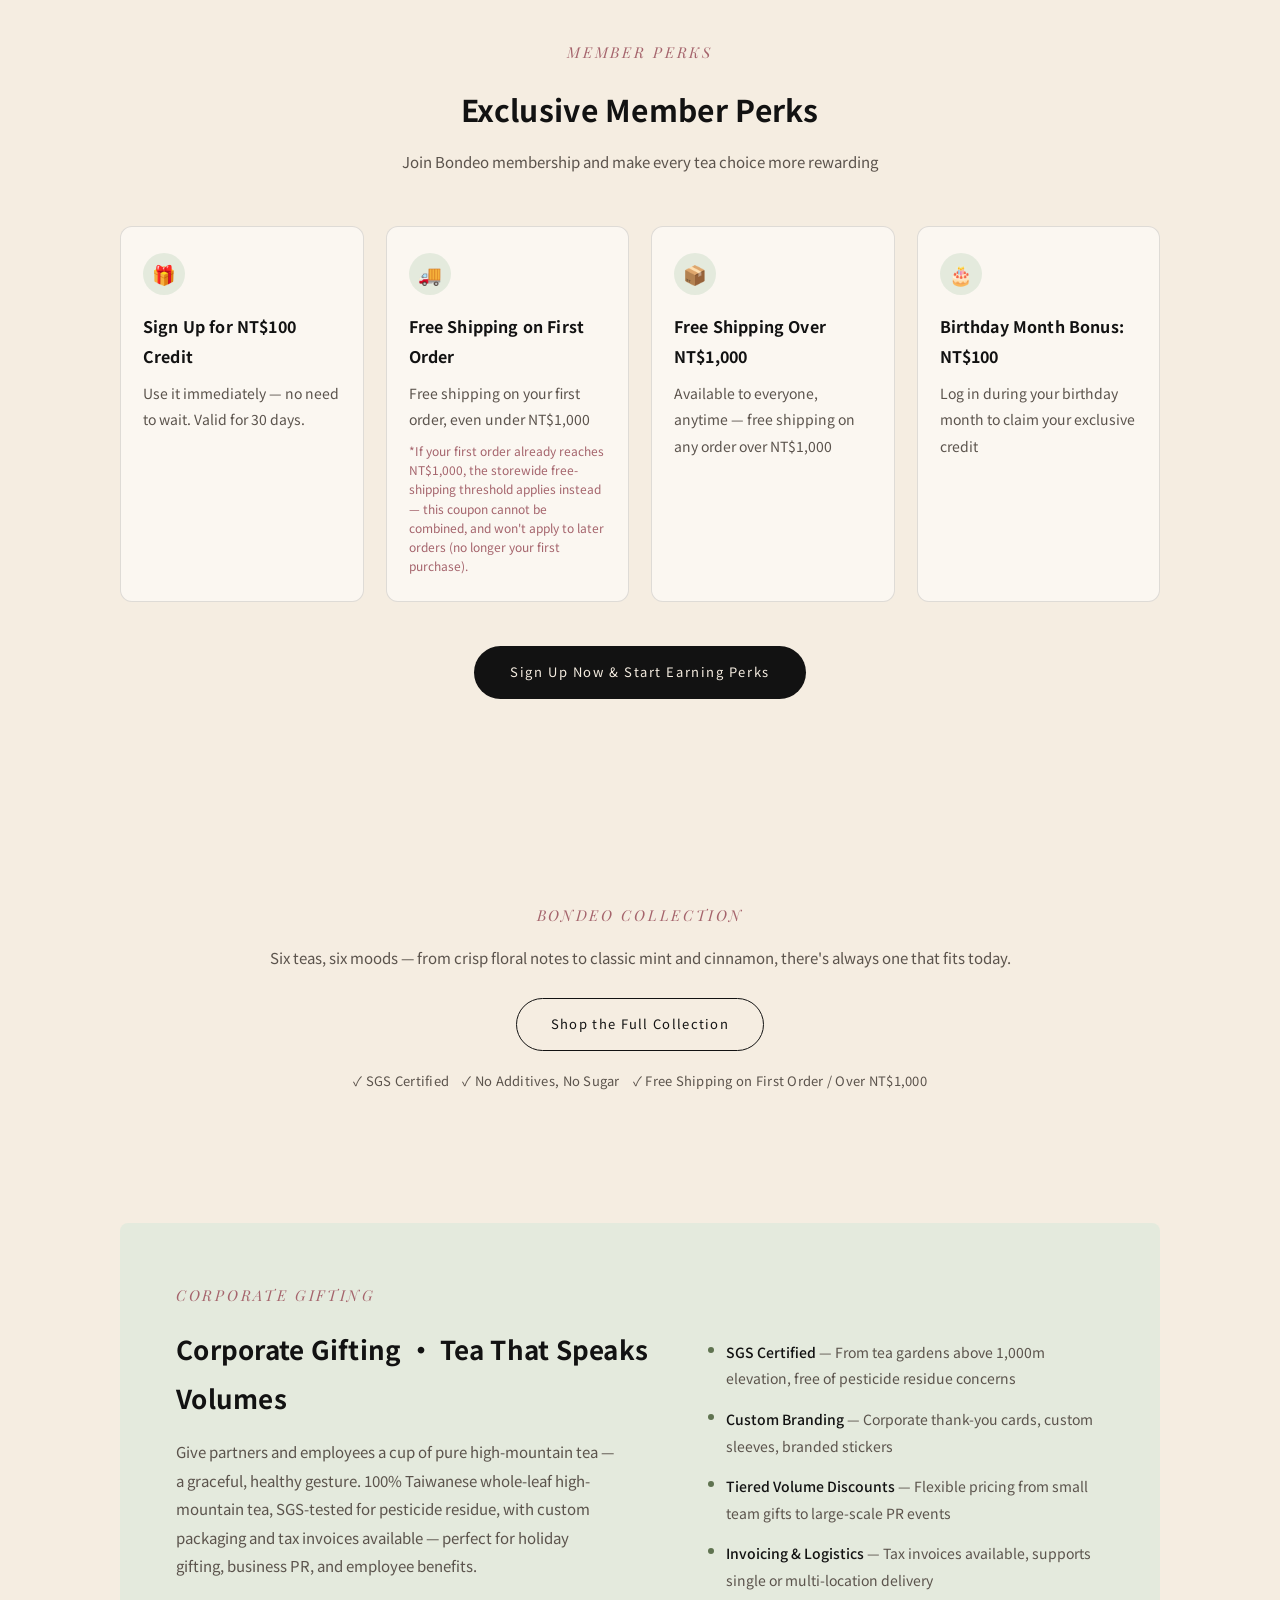
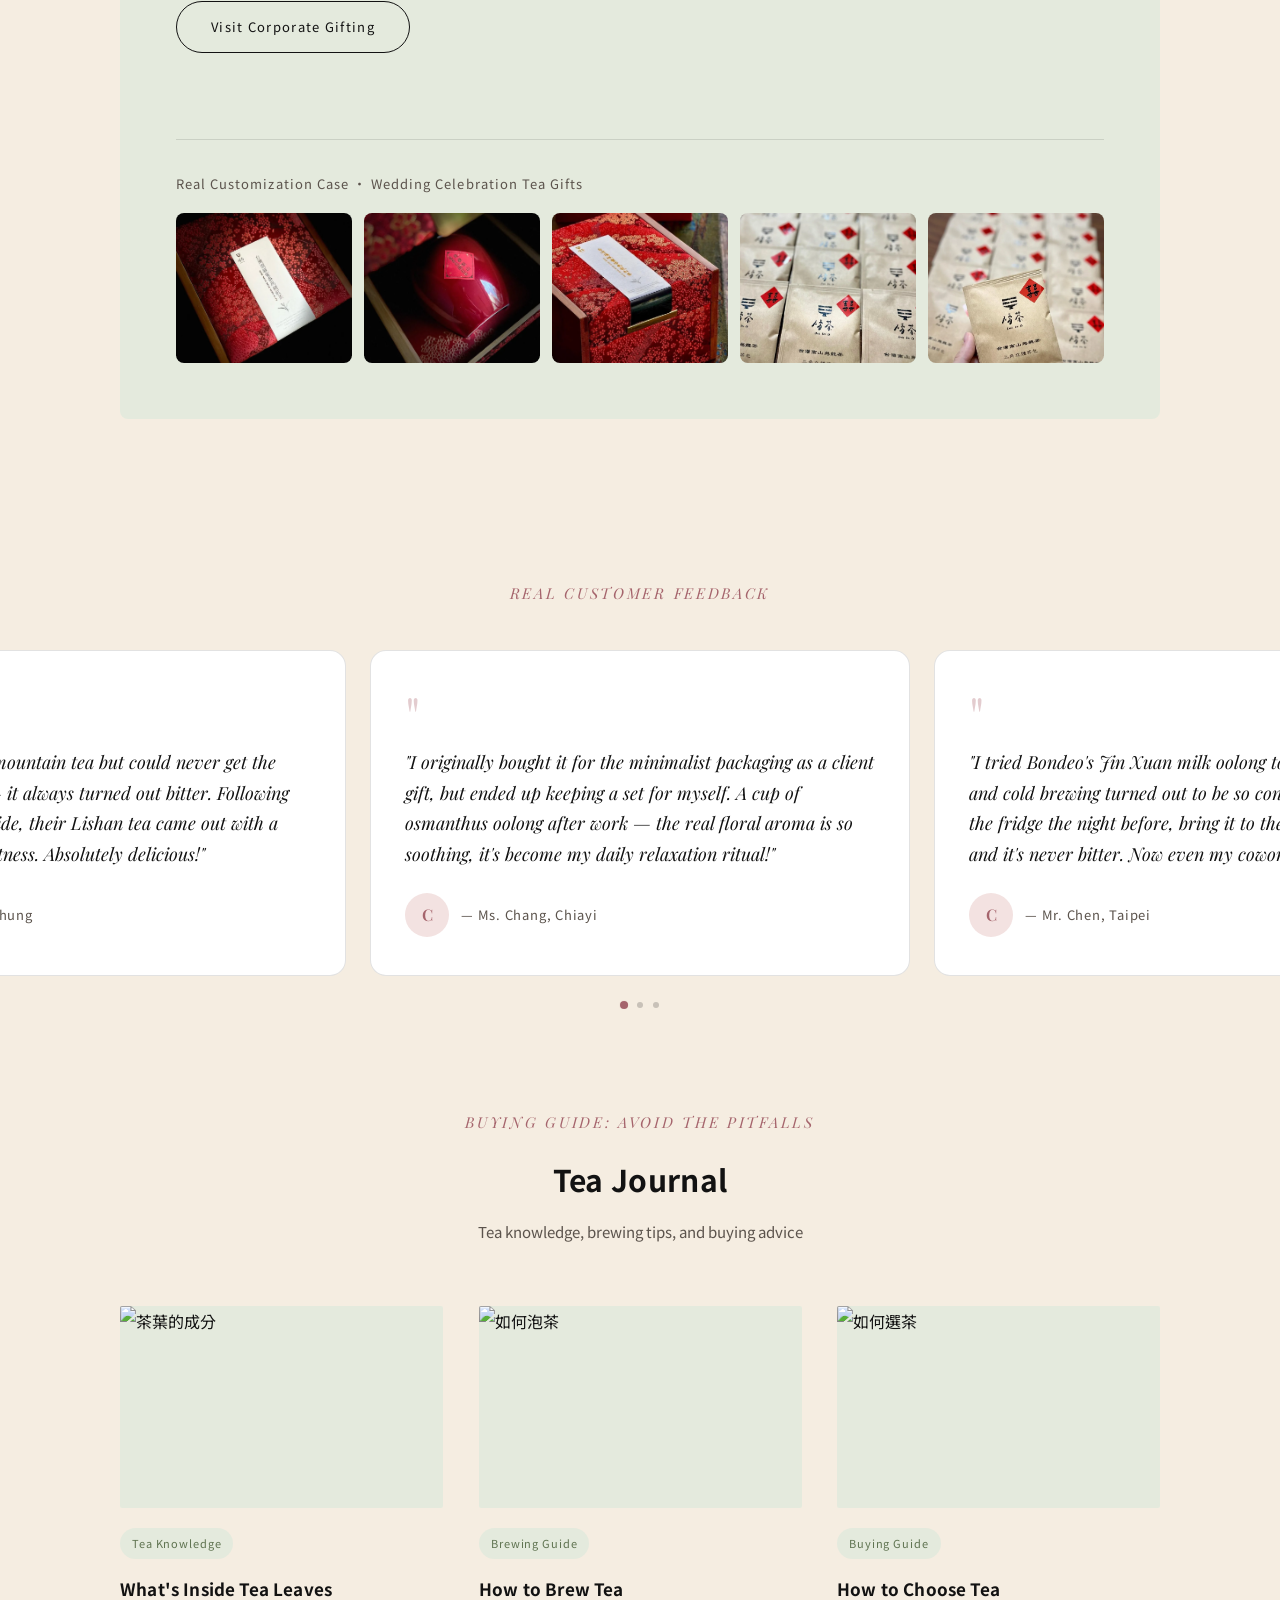
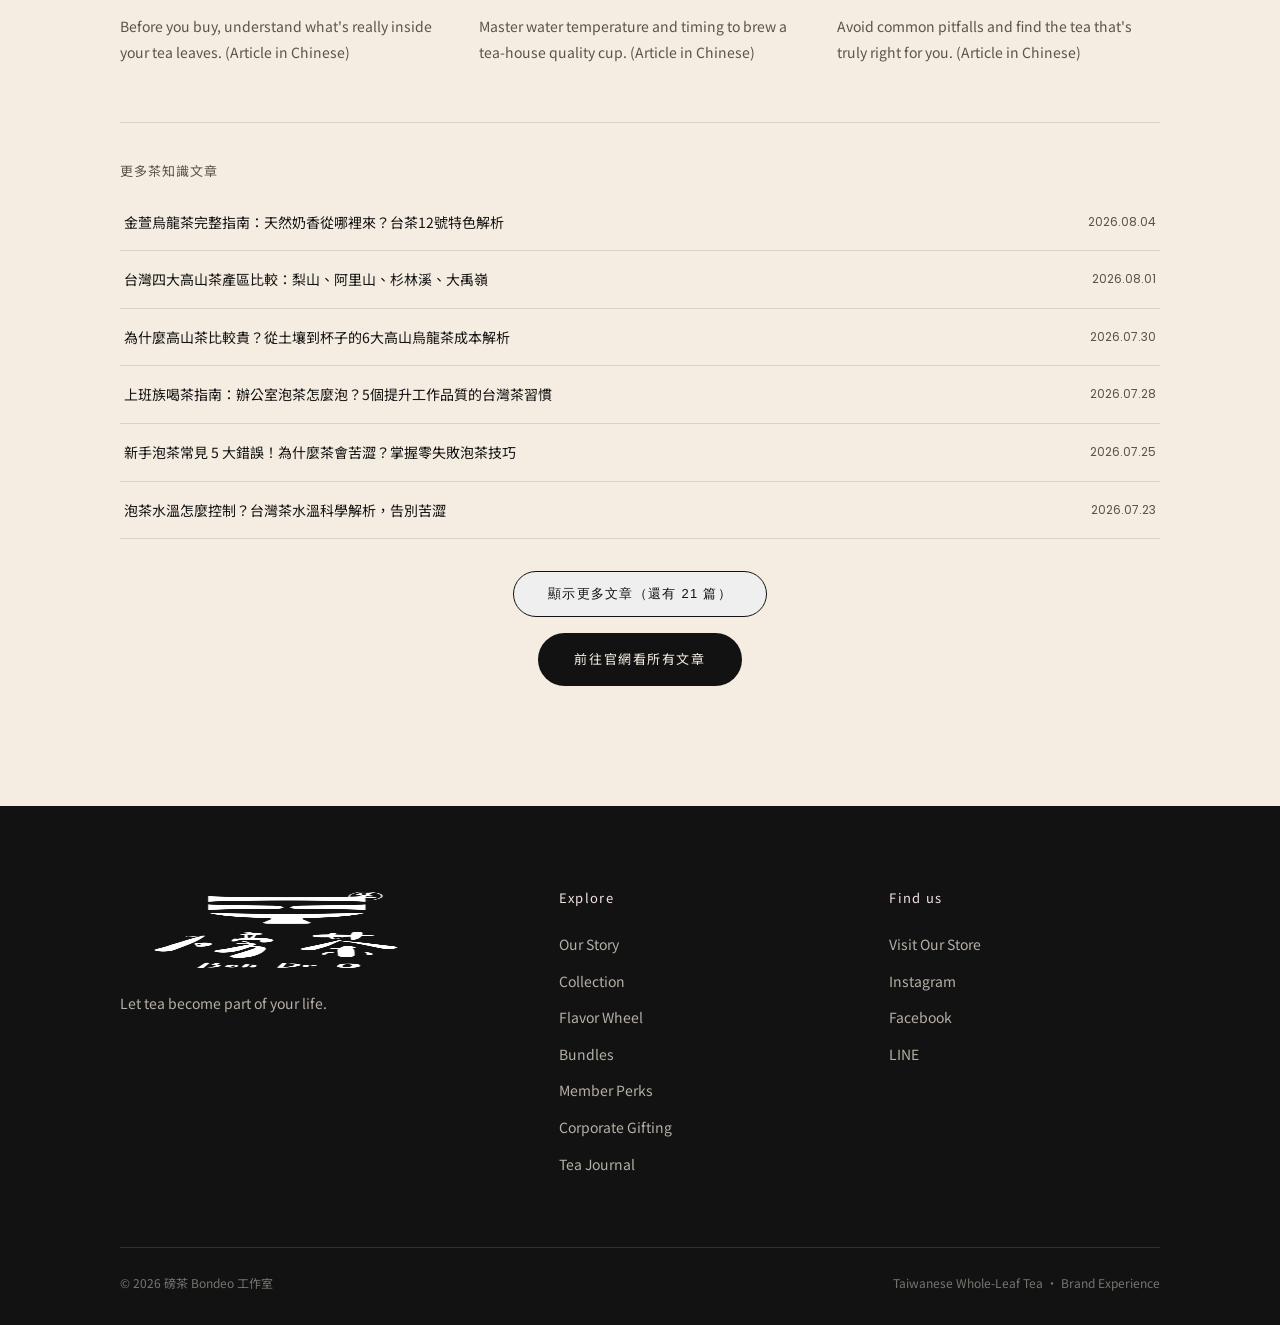
==== commit c3bd7c23: "Add files via upload" ====
--- a/index.html
+++ b/index.html
@@ -331,7 +331,7 @@
   .tb-grid{ display:grid; grid-template-columns:repeat(6,1fr); gap:16px; text-align:left; margin-bottom:22px; }
   .tb-card{ display:block; background:rgba(255,255,255,0.6); border:1px solid var(--border-soft); border-radius:12px; overflow:hidden; transition:transform .5s var(--ease-luxury), box-shadow .5s var(--ease-luxury); }
   .tb-card:hover{ transform:translateY(-5px); box-shadow:0 16px 32px rgba(18,18,18,0.1); }
-  .tb-media{ aspect-ratio:4/5; background:#fbf8f3; overflow:hidden; padding:14px; }
+  .tb-media{ aspect-ratio:4/5; background:transparent; overflow:hidden; padding:14px; }
   .tb-media img{ width:100%; height:100%; object-fit:contain; transition:transform .7s var(--ease-luxury); }
   .tb-card:hover .tb-media img{ transform:scale(1.06); }
   .tb-body{ padding:14px 14px 16px; }
@@ -341,8 +341,8 @@
   .tb-price{ font-size:13px; color:var(--tea-brown); font-family:'Poppins', sans-serif; font-weight:600; }
   .tb-link{ font-size:12px; color:var(--amber); }
   .tb-bundle-bar{ display:flex; align-items:center; gap:24px; background:var(--sage-pale); border-radius:14px; padding:22px 28px; text-align:left; margin-bottom:26px; }
-  .tb-bundle-media{ width:84px; height:84px; border-radius:10px; overflow:hidden; flex-shrink:0; }
-  .tb-bundle-media img{ width:100%; height:100%; object-fit:cover; }
+  .tb-bundle-media{ width:84px; height:84px; overflow:hidden; flex-shrink:0; }
+  .tb-bundle-media img{ width:100%; height:100%; object-fit:contain; }
   .tb-bundle-info{ flex:1; }
   .tb-bundle-tag{ display:inline-block; font-size:11px; letter-spacing:0.06em; color:var(--sage-deep); margin-bottom:6px; }
   .tb-bundle-info h3{ font-size:17px; color:var(--ink); margin-bottom:4px; }
@@ -1035,7 +1035,7 @@
     <p class="sub">三角立體茶包，辦公室、旅行、戶外，隨手一沖就是一杯磅茶。</p>
     <div class="tb-grid">
       <a class="tb-card" href="https://www.bondeo.com.tw/products/four-seasons-tea-bag" target="_blank" rel="noopener">
-        <div class="tb-media"><img src="https://cdn.store-assets.com/s/1434862/i/107967888.jpeg" alt="四季春 原葉三角立體茶包" loading="lazy" width="600" height="600"></div>
+        <div class="tb-media"><img src="assets/teabags/four-seasons-tea-bag-cutout.webp" alt="四季春 原葉三角立體茶包" loading="lazy" width="900" height="900"></div>
         <div class="tb-body">
           <h3>四季春</h3>
           <p class="tb-tag">花香百搭日常，隨行也順口</p>
@@ -1043,7 +1043,7 @@
         </div>
       </a>
       <a class="tb-card" href="https://www.bondeo.com.tw/products/osmanthus-oolong-tea-bag" target="_blank" rel="noopener">
-        <div class="tb-media"><img src="https://cdn.store-assets.com/s/1434862/i/107968294.jpeg" alt="桂花烏龍 原葉三角立體茶包" loading="lazy" width="600" height="600"></div>
+        <div class="tb-media"><img src="assets/teabags/osmanthus-oolong-tea-bag-cutout.webp" alt="桂花烏龍 原葉三角立體茶包" loading="lazy" width="900" height="900"></div>
         <div class="tb-body">
           <h3>桂花烏龍</h3>
           <p class="tb-tag">優雅花香，療癒每個隨行時刻</p>
@@ -1051,7 +1051,7 @@
         </div>
       </a>
       <a class="tb-card" href="https://www.bondeo.com.tw/products/lishan-high-mountain-tea-bag" target="_blank" rel="noopener">
-        <div class="tb-media"><img src="https://cdn.store-assets.com/s/1434862/i/107968256.jpeg" alt="梨山高山茶 原葉三角立體茶包" loading="lazy" width="600" height="600"></div>
+        <div class="tb-media"><img src="assets/teabags/lishan-high-mountain-tea-bag-cutout.webp" alt="梨山高山茶 原葉三角立體茶包" loading="lazy" width="900" height="900"></div>
         <div class="tb-body">
           <h3>梨山高山茶</h3>
           <p class="tb-tag">純淨冷冽茶韻，隨行沖泡不打折</p>
@@ -1059,7 +1059,7 @@
         </div>
       </a>
       <a class="tb-card" href="https://www.bondeo.com.tw/products/honey-black-tea-bag" target="_blank" rel="noopener">
-        <div class="tb-media"><img src="https://cdn.store-assets.com/s/1434862/i/107968388.jpeg" alt="蜜香紅茶 原葉三角立體茶包" loading="lazy" width="600" height="600"></div>
+        <div class="tb-media"><img src="assets/teabags/honey-black-tea-bag-cutout.webp" alt="蜜香紅茶 原葉三角立體茶包" loading="lazy" width="900" height="900"></div>
         <div class="tb-body">
           <h3>蜜香紅茶</h3>
           <p class="tb-tag">無糖也自然回甘，隨行必備</p>
@@ -1067,7 +1067,7 @@
         </div>
       </a>
       <a class="tb-card" href="https://www.bondeo.com.tw/products/ruby-black-tea-bag" target="_blank" rel="noopener">
-        <div class="tb-media"><img src="https://cdn.store-assets.com/s/1434862/i/107968458.jpeg" alt="紅玉紅茶 原葉三角立體茶包" loading="lazy" width="600" height="600"></div>
+        <div class="tb-media"><img src="assets/teabags/ruby-black-tea-bag-cutout.webp" alt="紅玉紅茶 原葉三角立體茶包" loading="lazy" width="900" height="900"></div>
         <div class="tb-body">
           <h3>紅玉紅茶</h3>
           <p class="tb-tag">經典薄荷肉桂香，隨行沖泡也濃郁</p>
@@ -1075,7 +1075,7 @@
         </div>
       </a>
       <a class="tb-card" href="https://www.bondeo.com.tw/products/honey-oolong-tea-bag" target="_blank" rel="noopener">
-        <div class="tb-media"><img src="https://cdn.store-assets.com/s/1434862/i/107968055.jpeg" alt="蜜香烏龍 原葉三角立體茶包" loading="lazy" width="600" height="600"></div>
+        <div class="tb-media"><img src="assets/teabags/honey-oolong-tea-bag-cutout.webp" alt="蜜香烏龍 原葉三角立體茶包" loading="lazy" width="900" height="900"></div>
         <div class="tb-body">
           <h3>蜜香烏龍<span style="color:var(--mauve-deep); font-size:11px; margin-left:4px;">磅茶限定</span></h3>
           <p class="tb-tag">蜜香甘甜，隨行也能喝到細緻茶韻</p>
@@ -1084,7 +1084,7 @@
       </a>
     </div>
     <div class="tb-bundle-bar">
-      <div class="tb-bundle-media"><img src="https://cdn.store-assets.com/s/1434862/i/107975287.jpeg" alt="磅茶大滿貫 原葉三角立體茶包 全系列收藏組" loading="lazy" width="200" height="200"></div>
+      <div class="tb-bundle-media"><img src="assets/teabags/all-series-tea-bag-cutout.webp" alt="磅茶大滿貫 原葉三角立體茶包 全系列收藏組" loading="lazy" width="200" height="200"></div>
       <div class="tb-bundle-info">
         <span class="tb-bundle-tag">大滿貫・全系列收藏組</span>
         <h3>六款茶包一次收藏</h3>
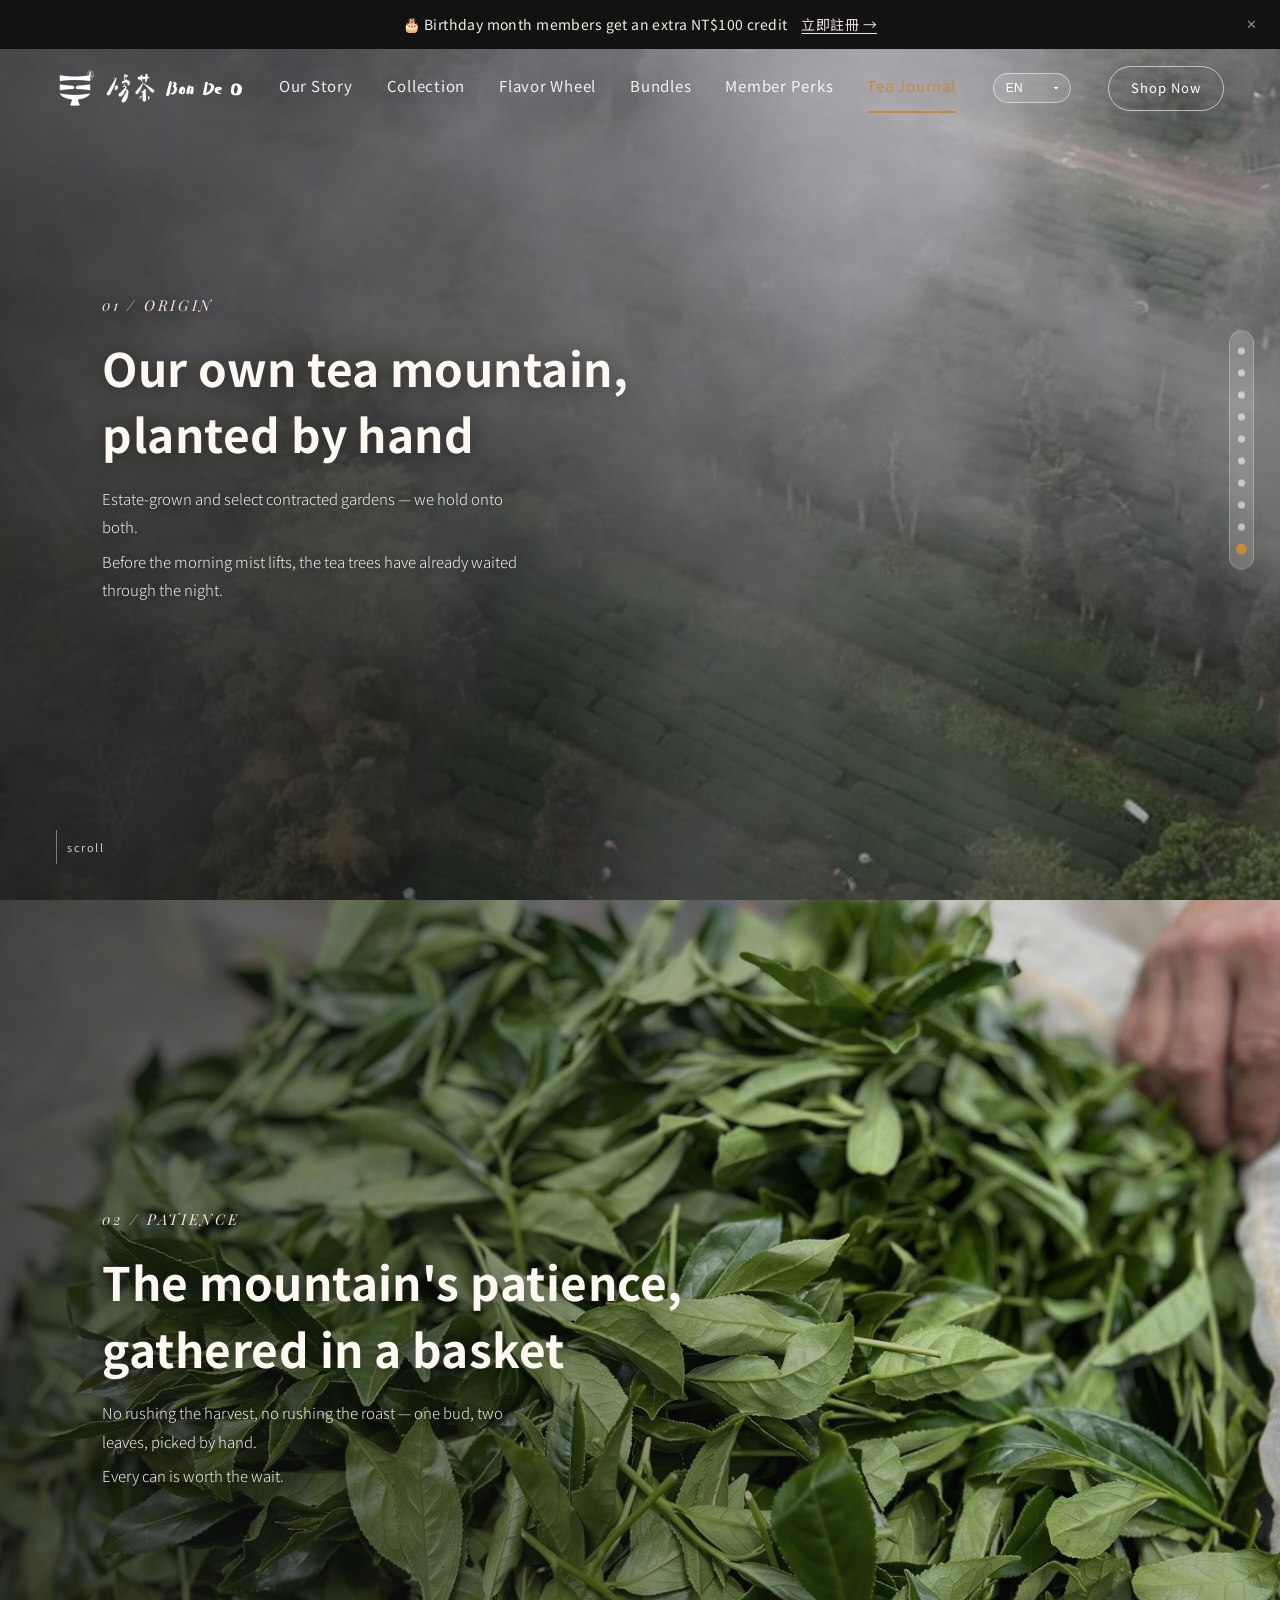
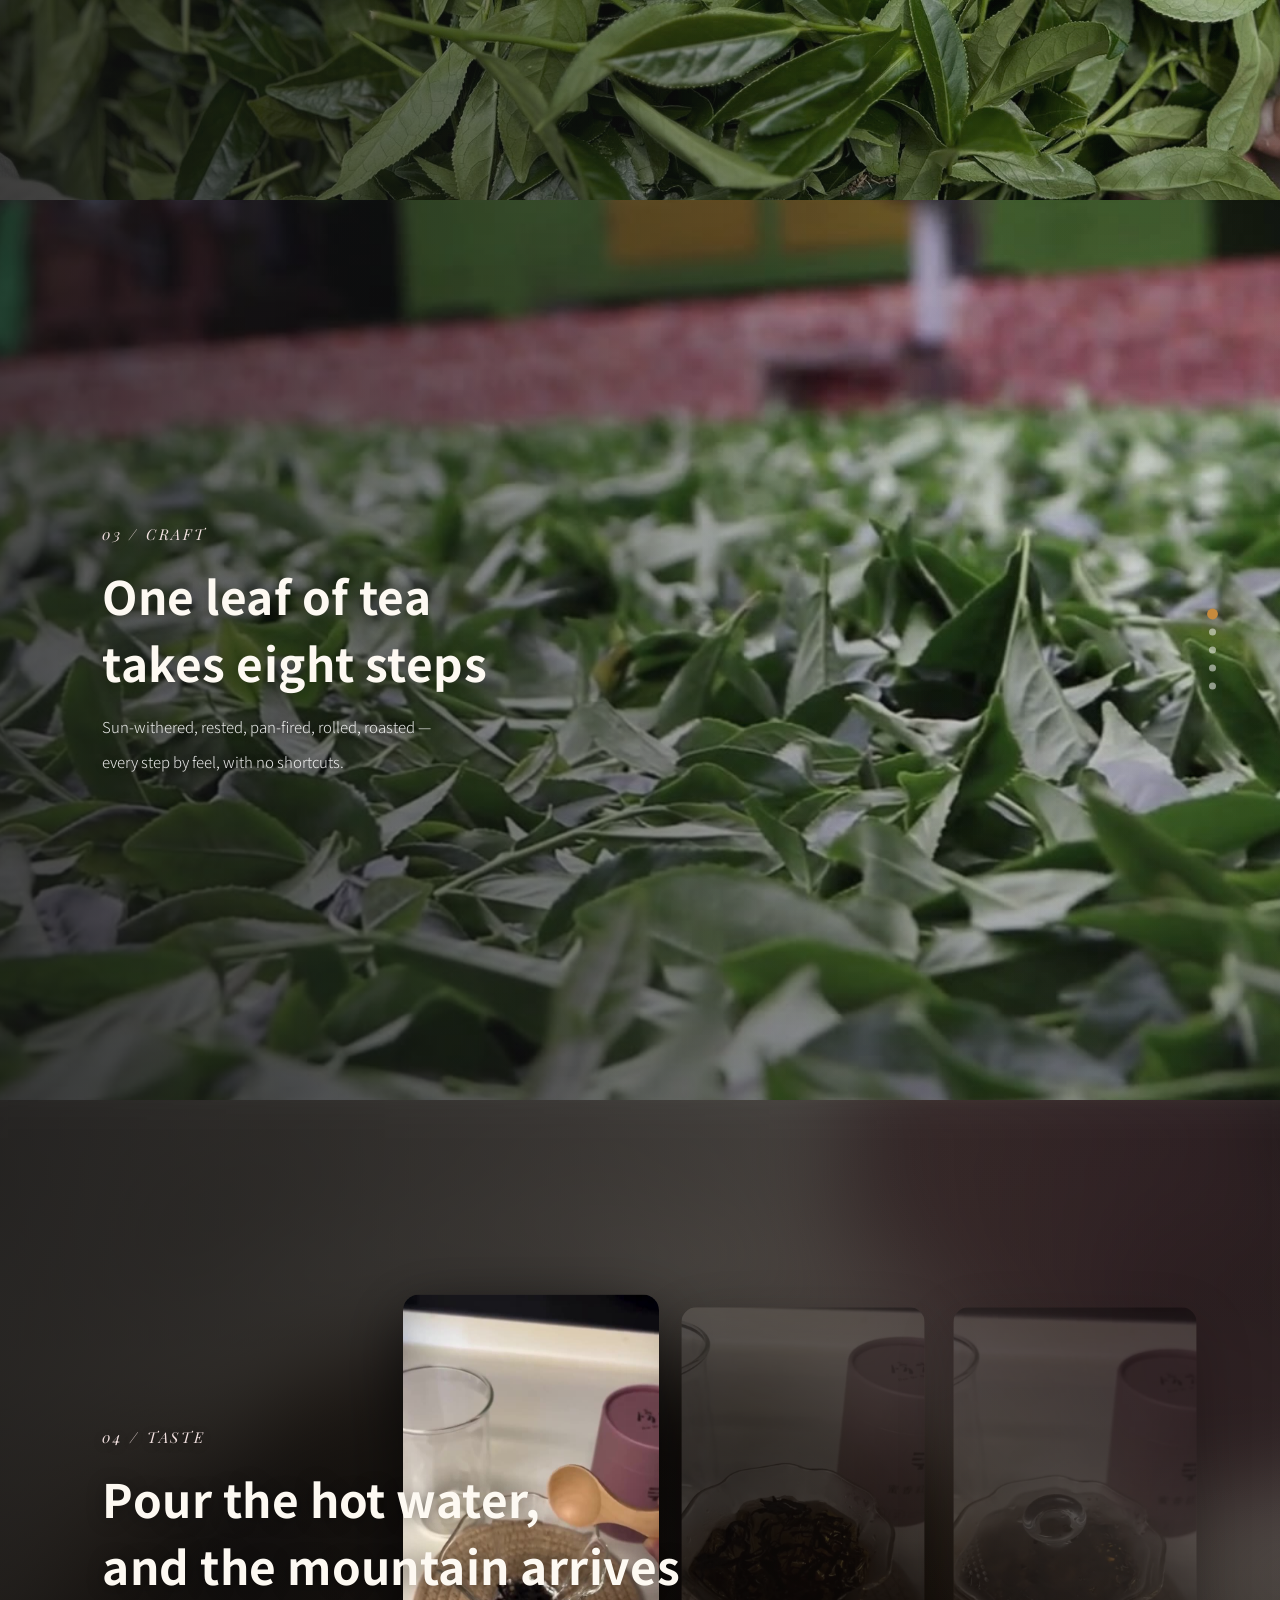
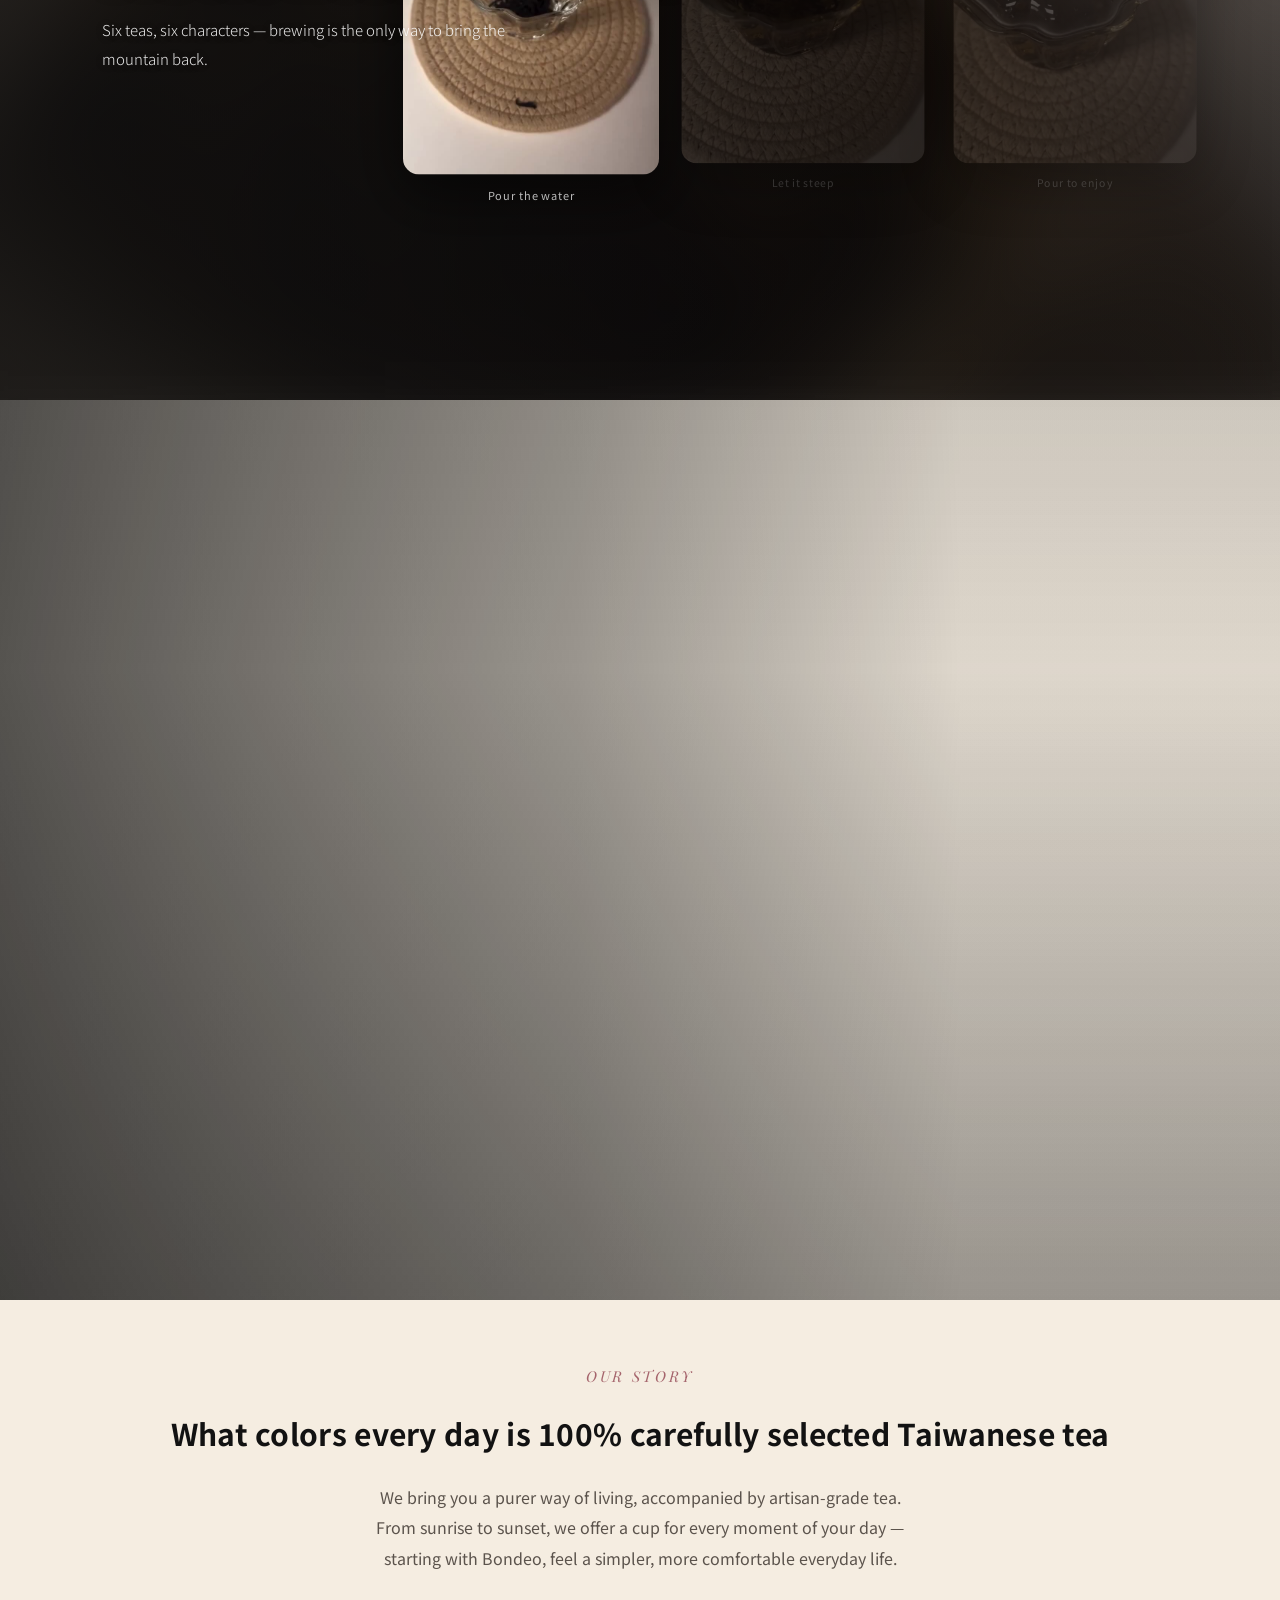
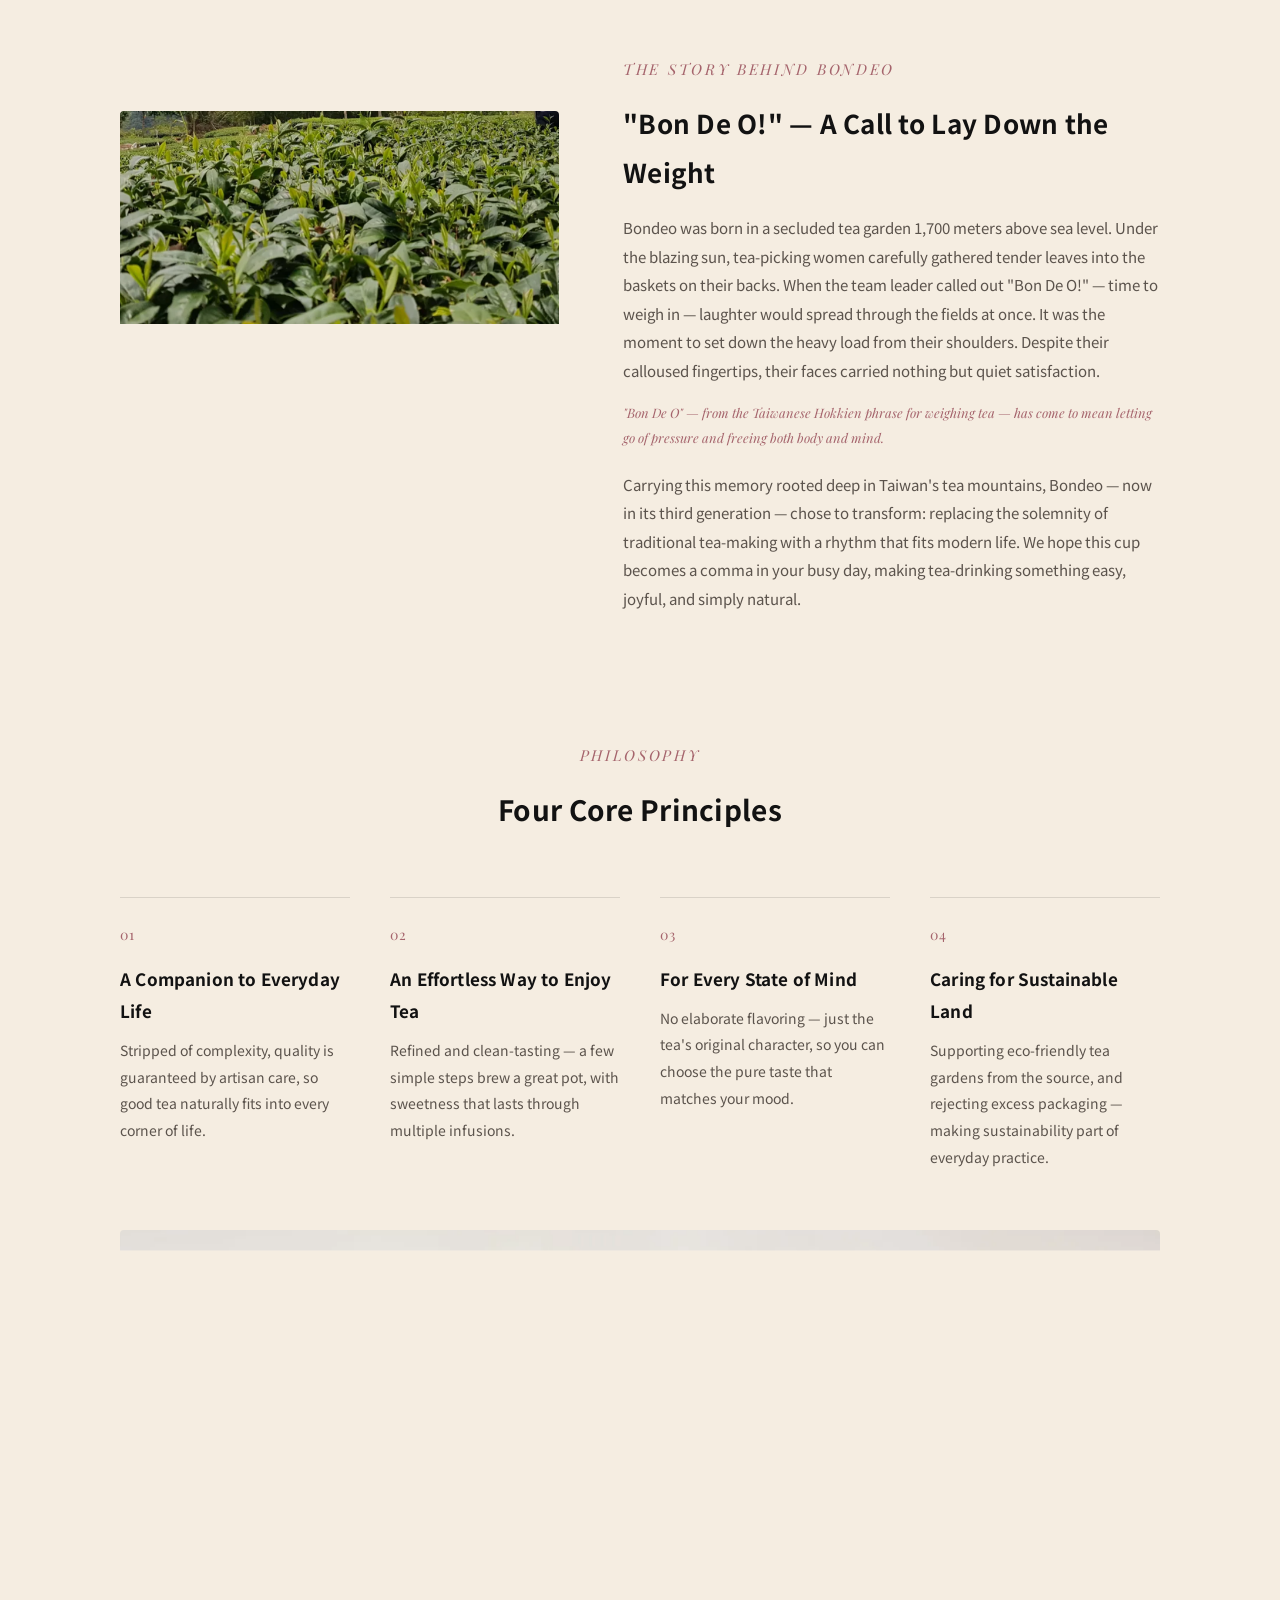
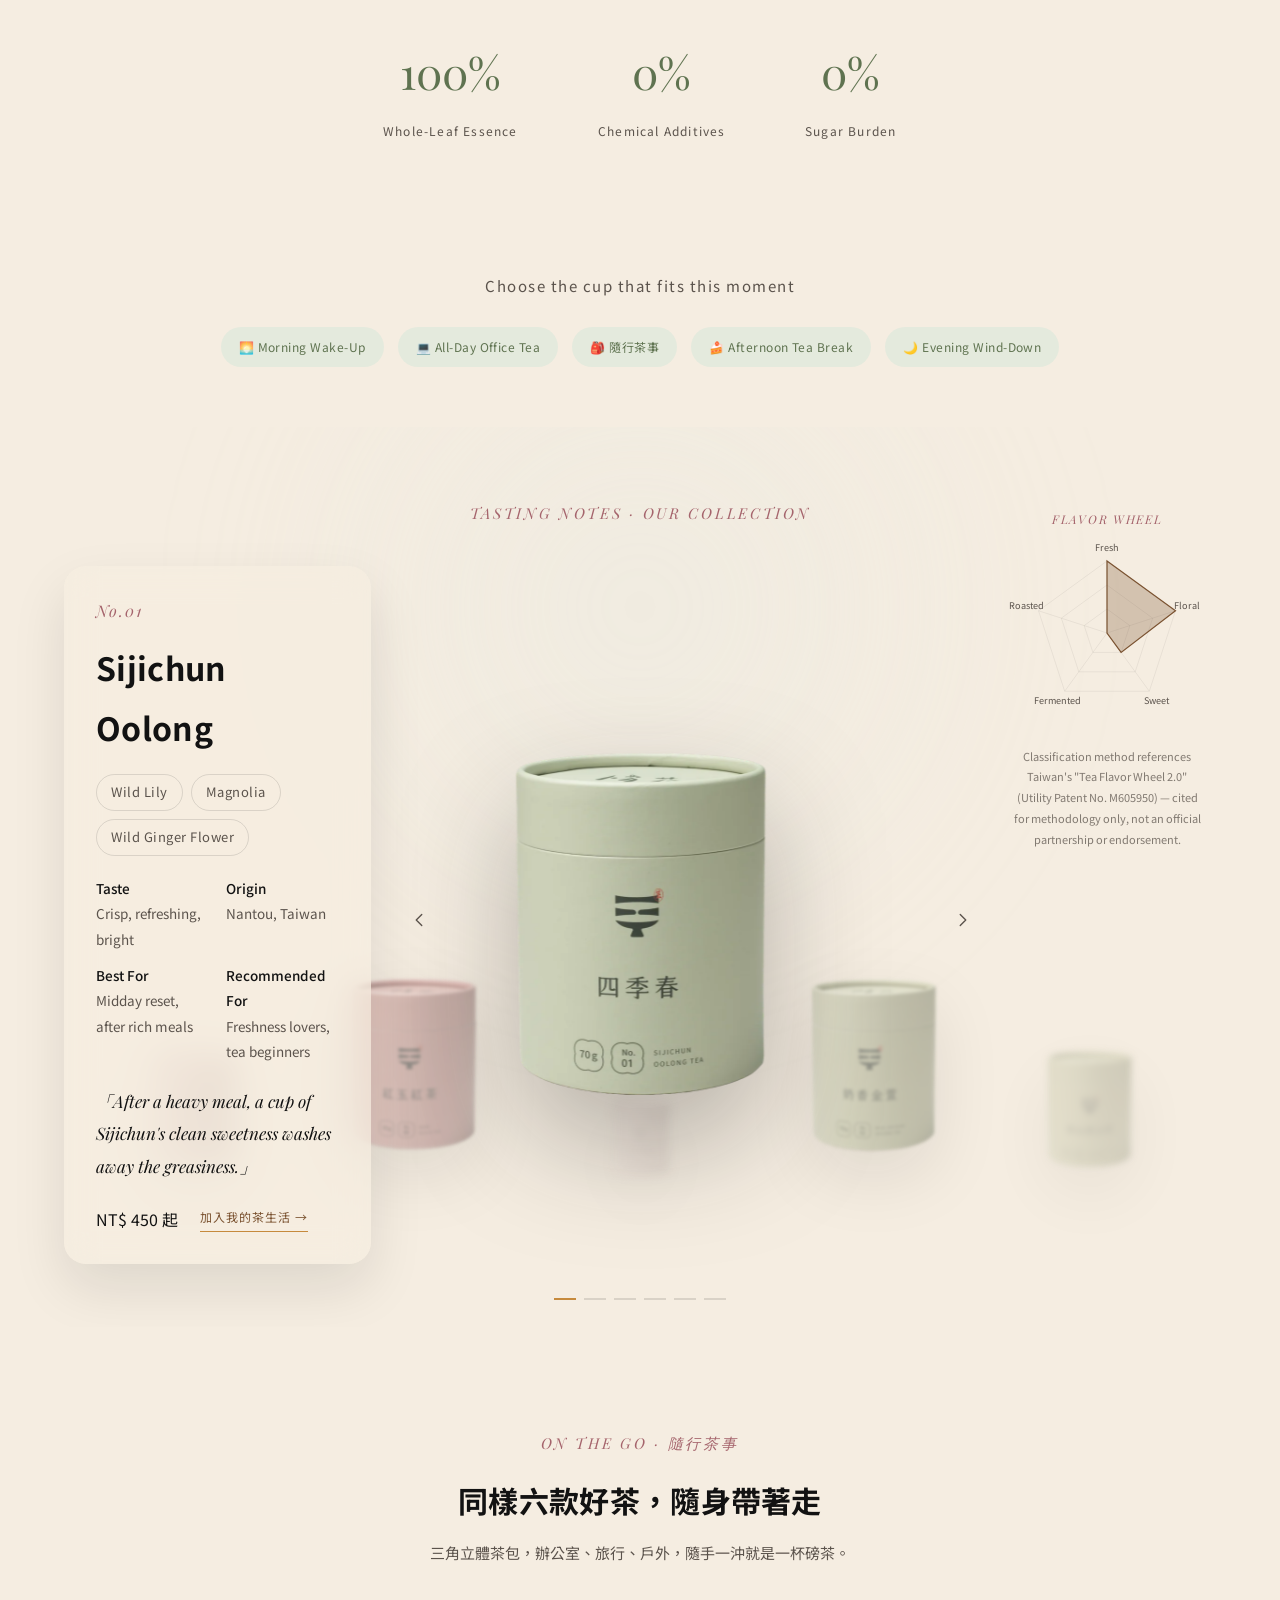
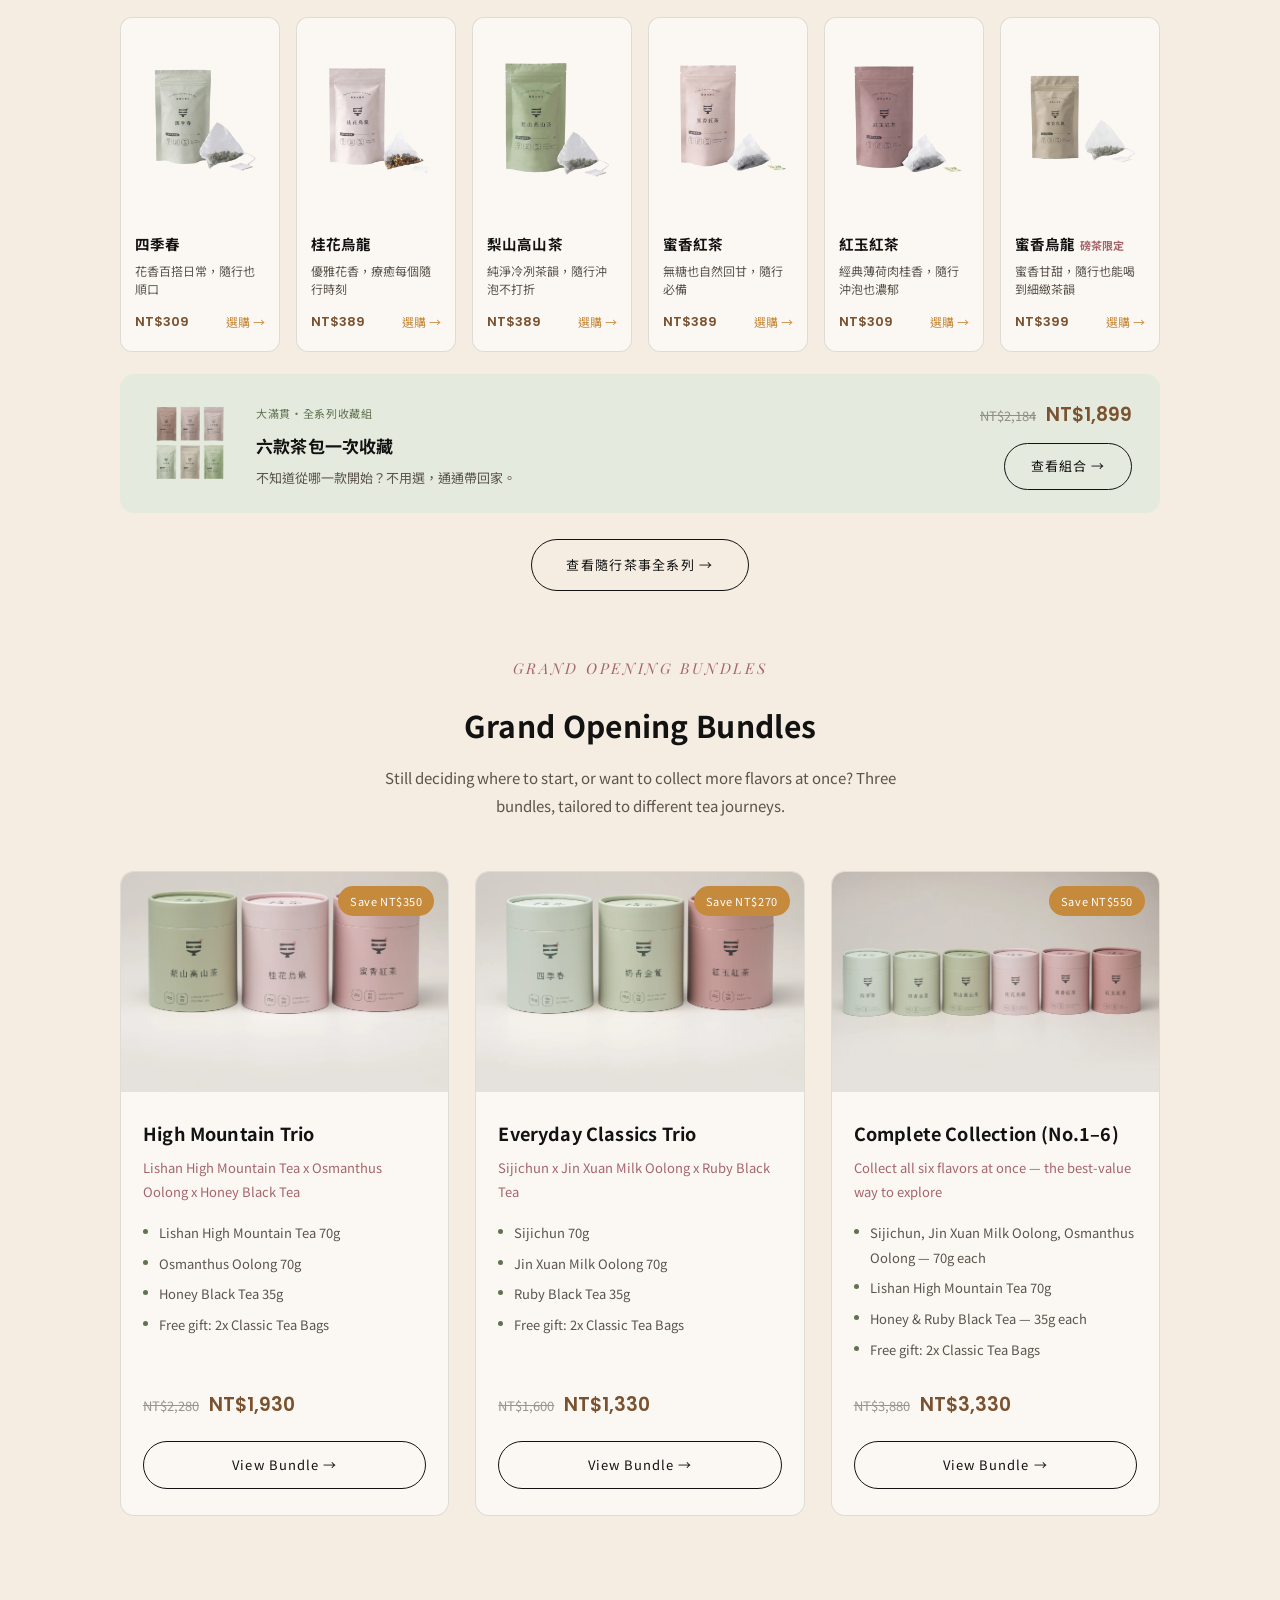
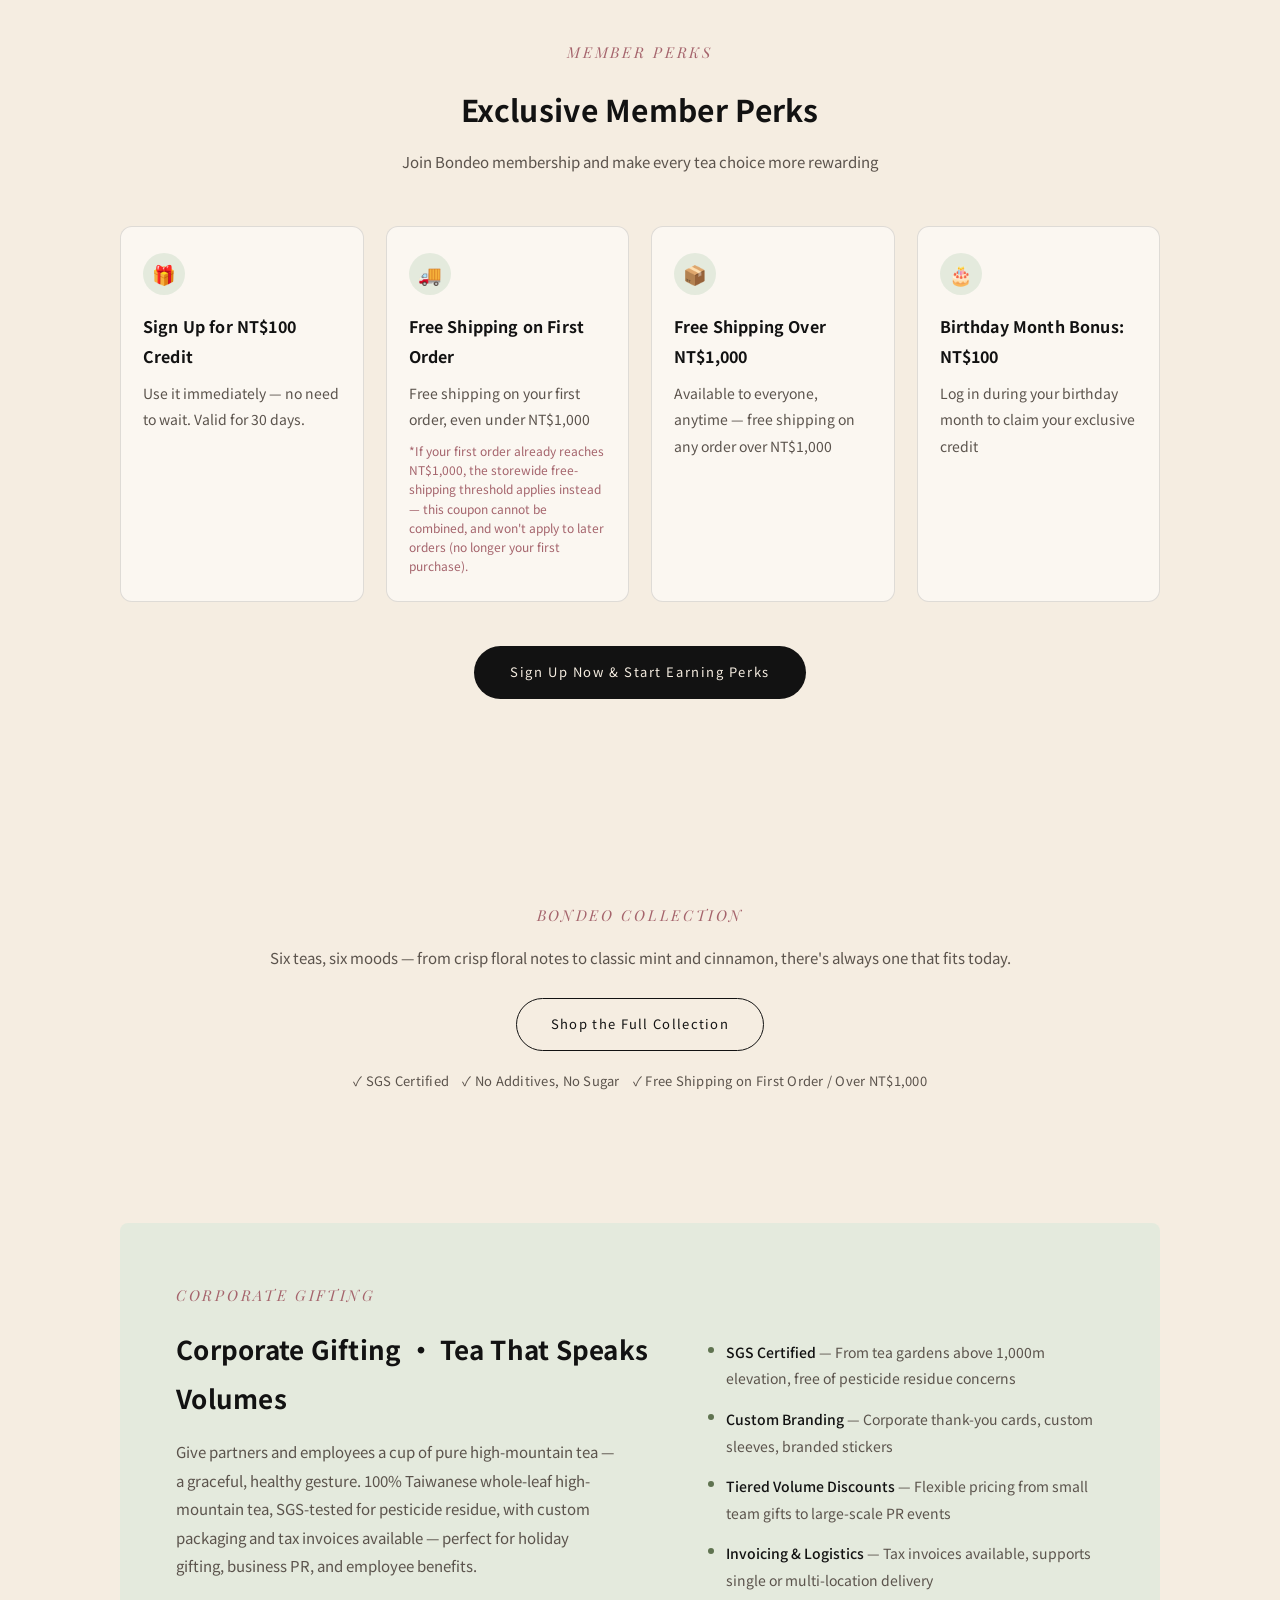
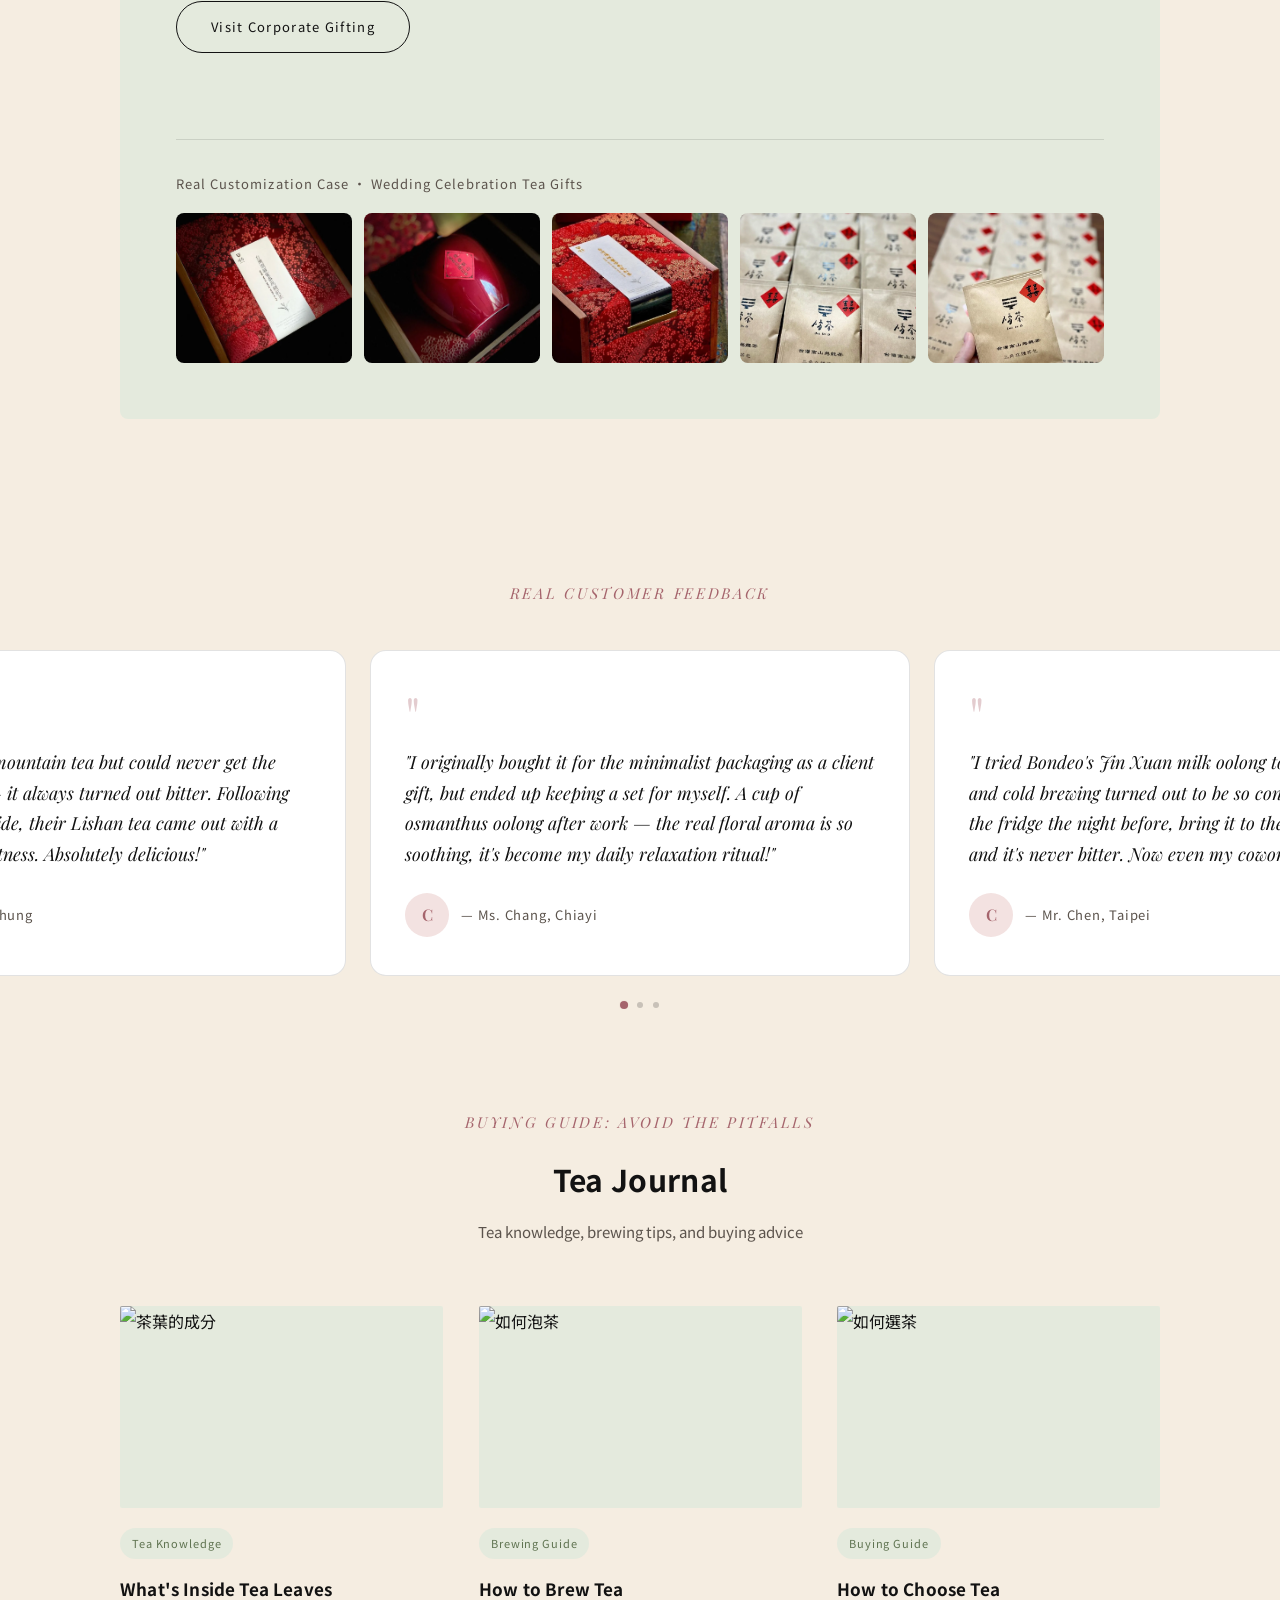
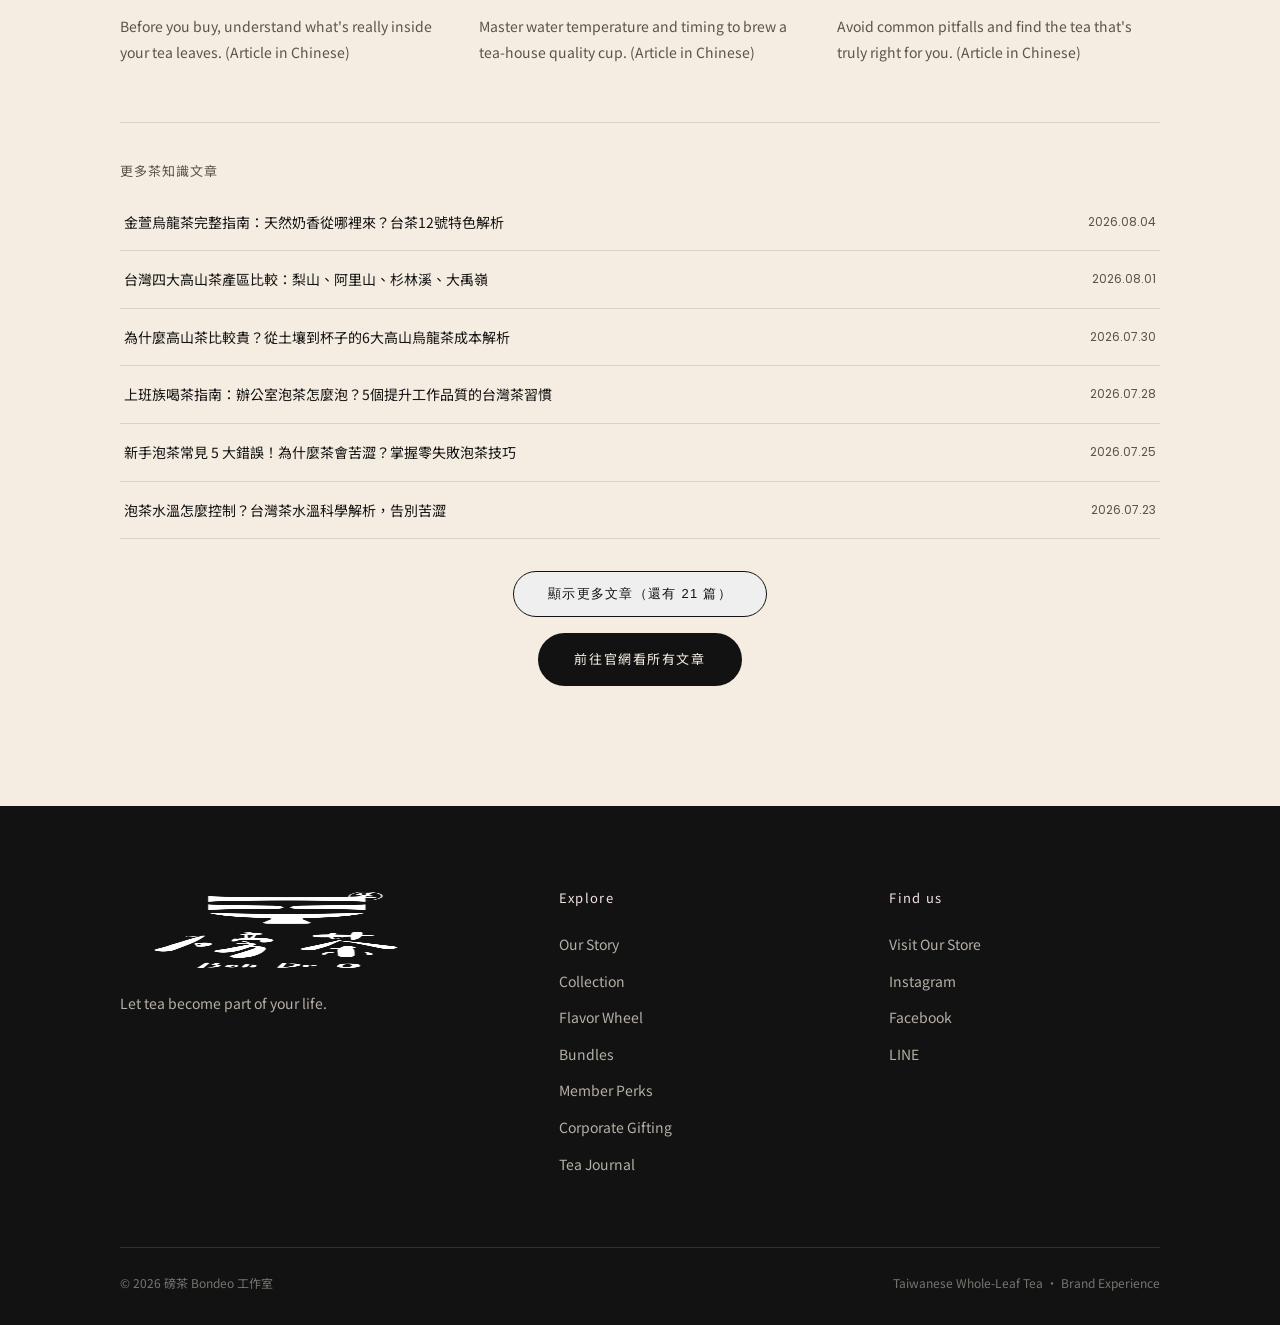
==== commit 424d8543: "Add files via upload" ====
--- a/index.html
+++ b/index.html
@@ -1091,7 +1091,7 @@
         <p>不知道從哪一款開始？不用選，通通帶回家。</p>
       </div>
       <div class="tb-bundle-cta">
-        <div class="bundle-price"><span class="was">NT$2,184</span><span class="now">NT$1,940</span></div>
+        <div class="bundle-price"><span class="was">NT$2,184</span><span class="now">NT$1,899</span></div>
         <a class="bundle-cta" href="https://www.bondeo.com.tw/products/bondeo-all-series-tea-bag-bundle" target="_blank" rel="noopener">查看組合 →</a>
       </div>
     </div>
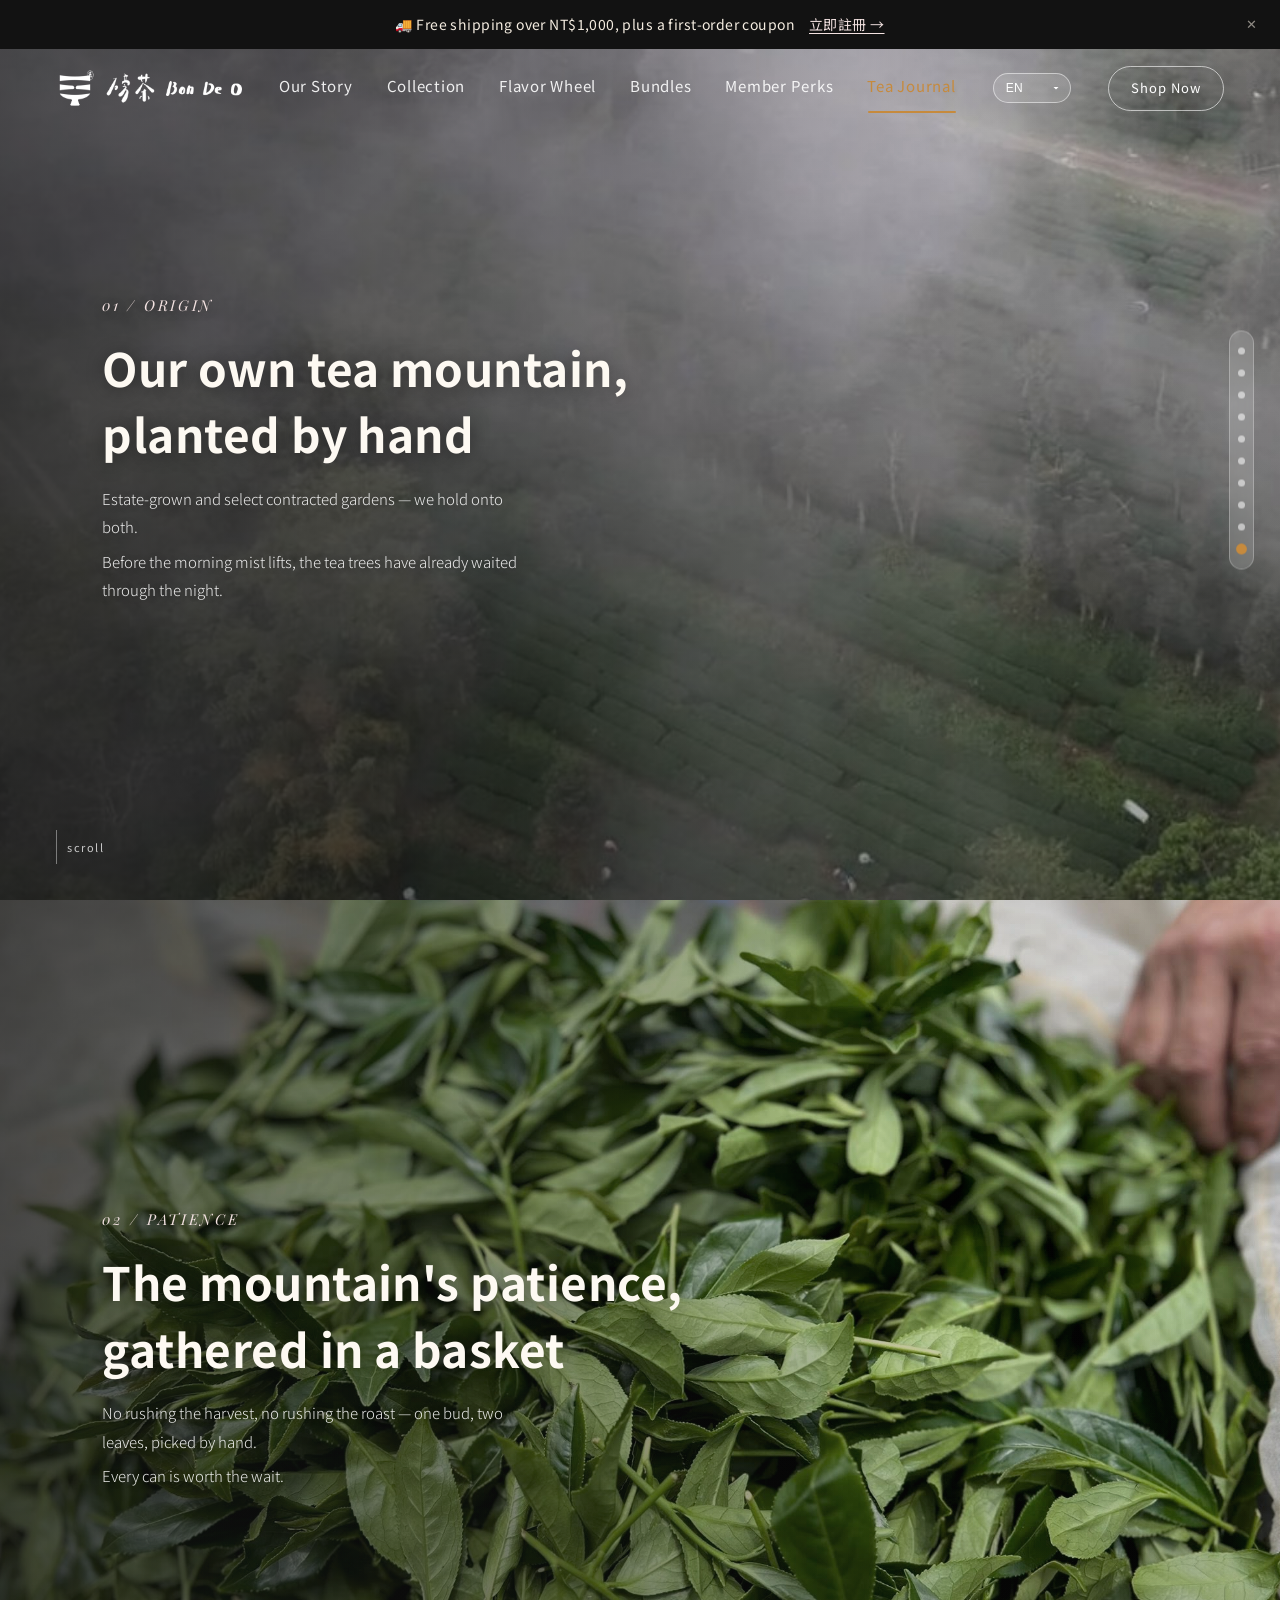
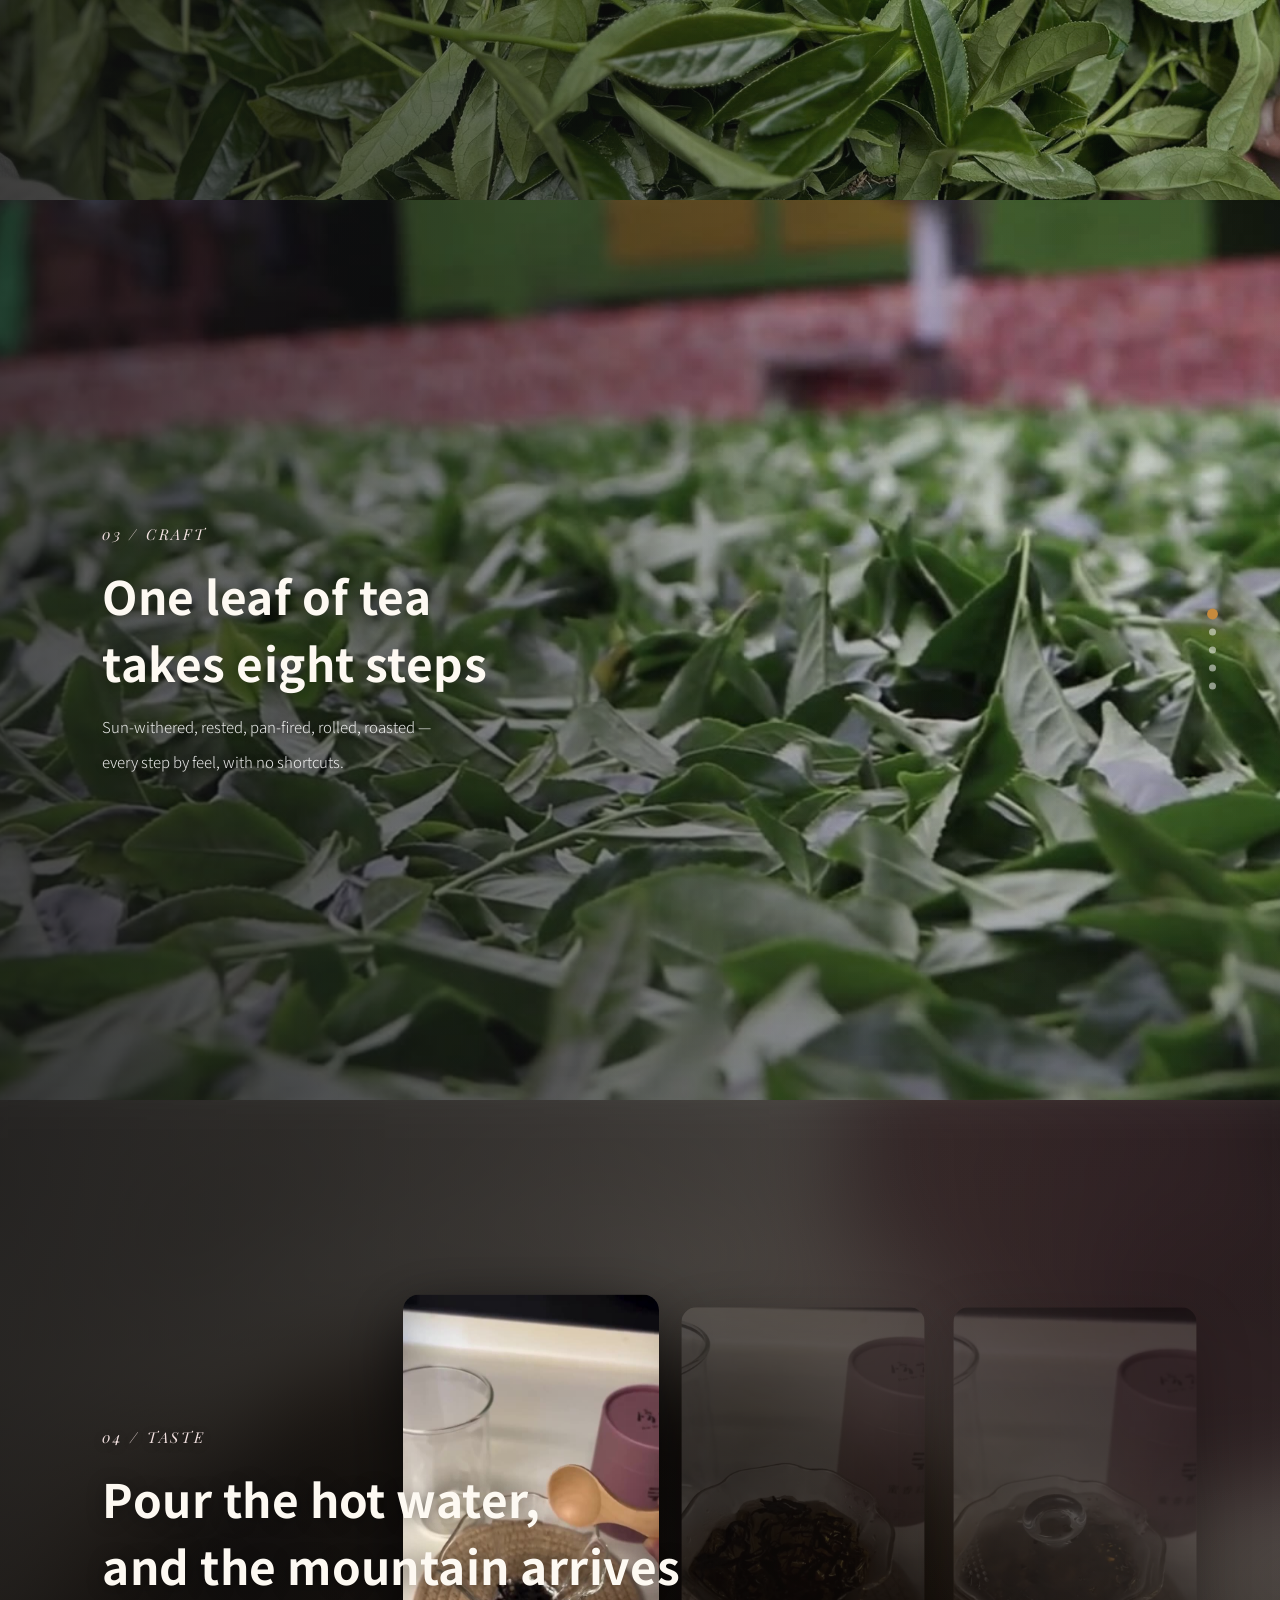
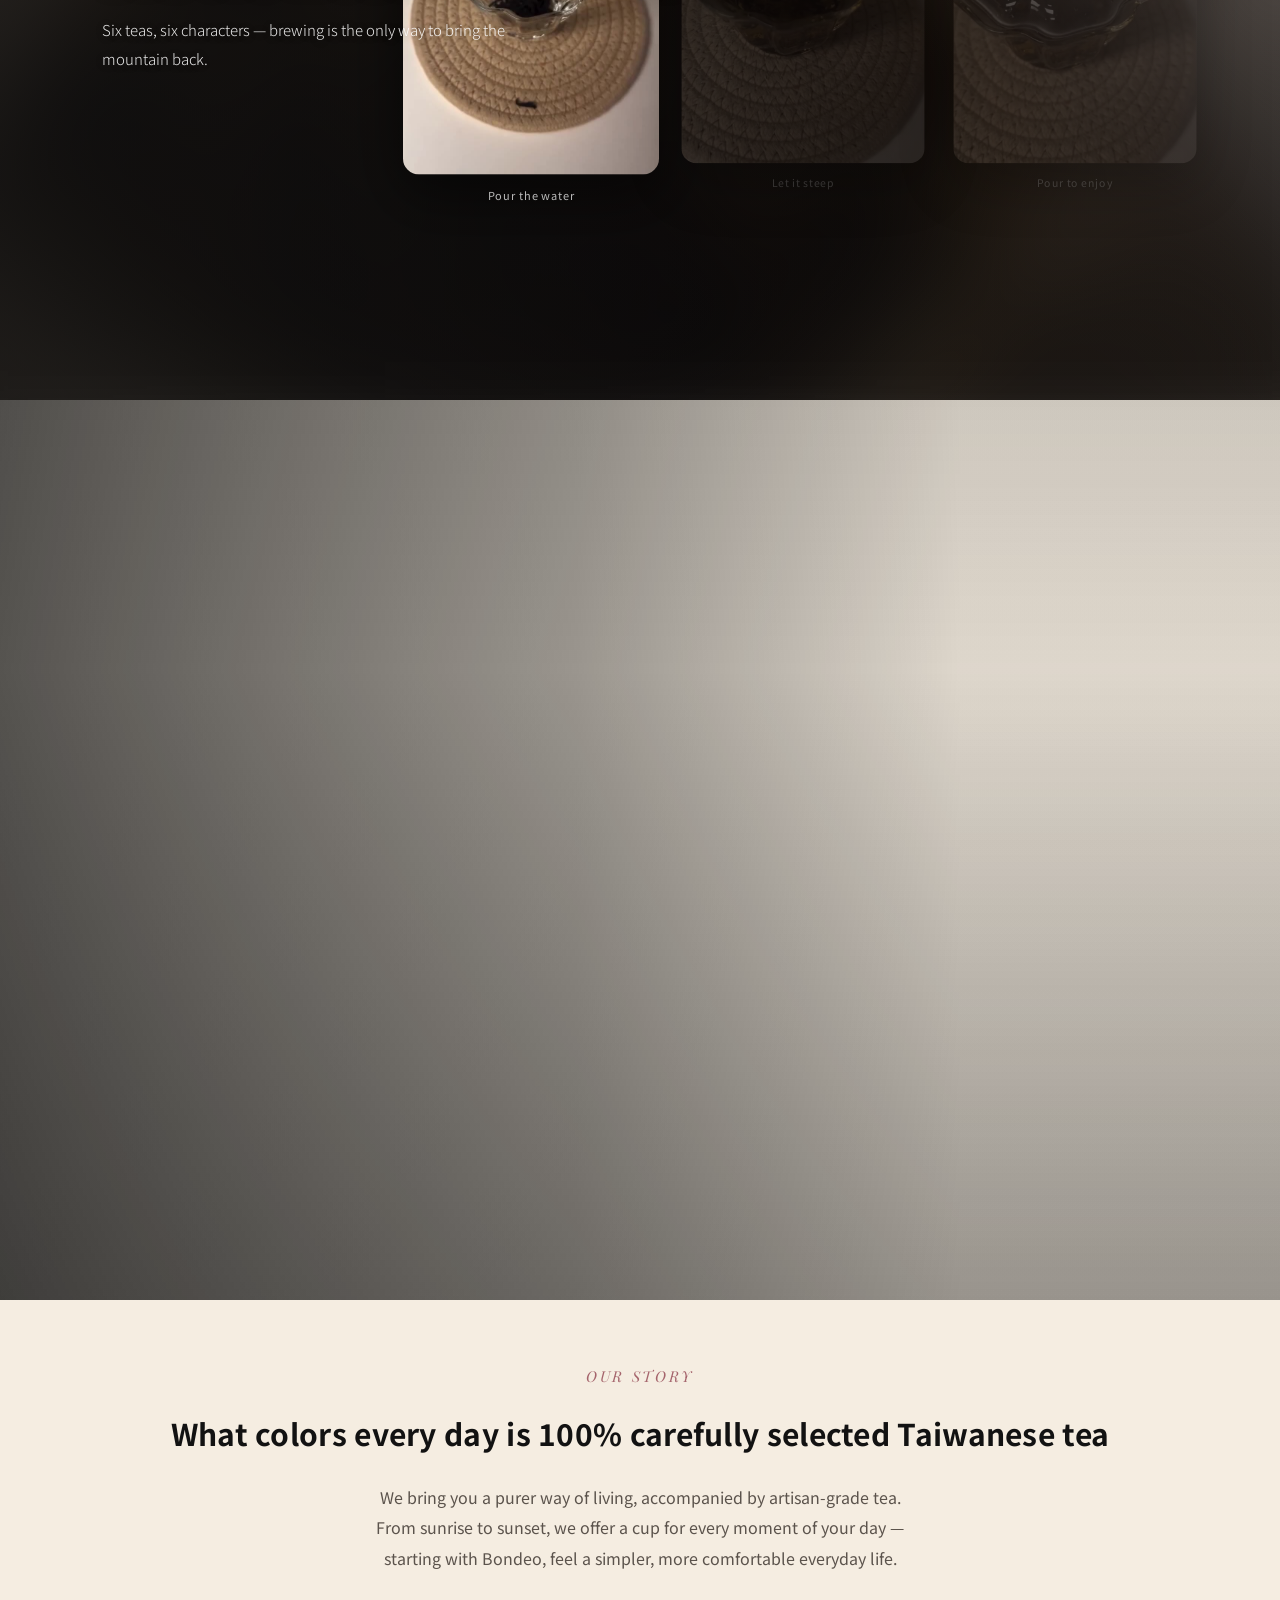
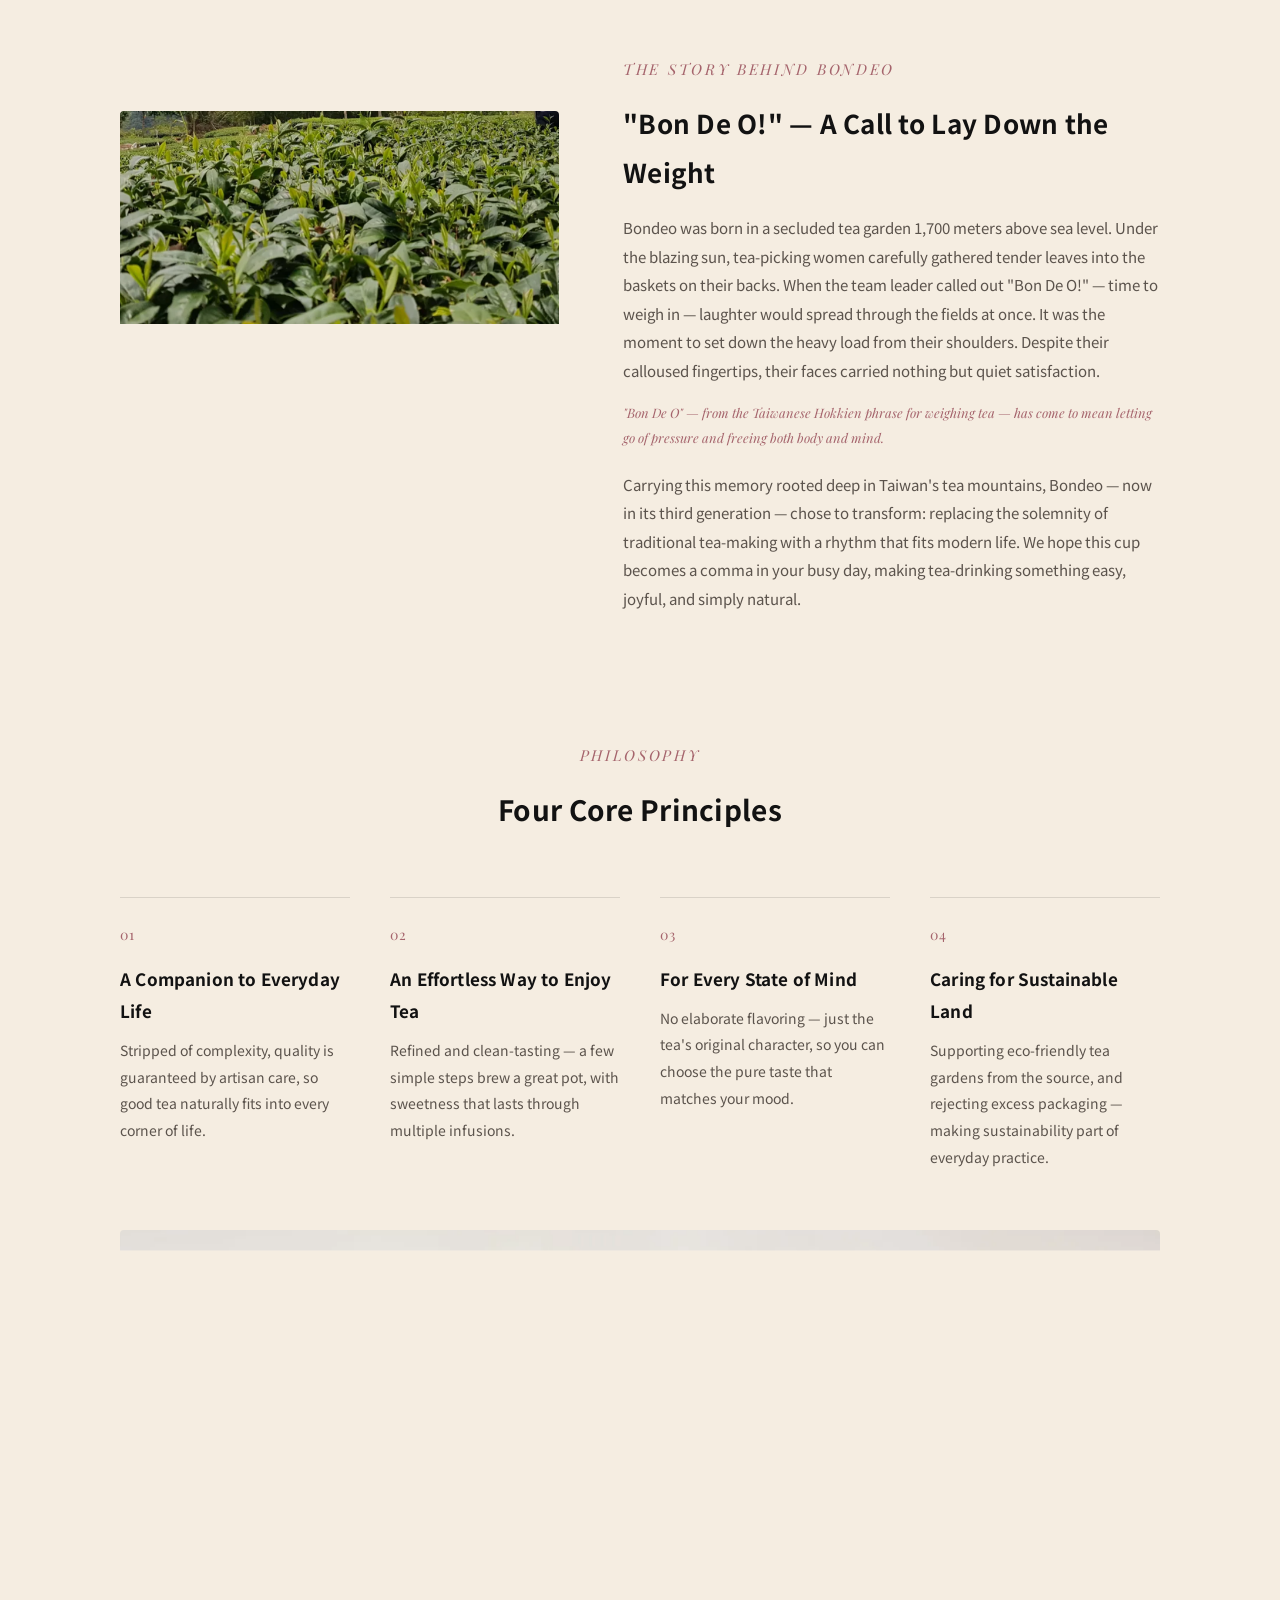
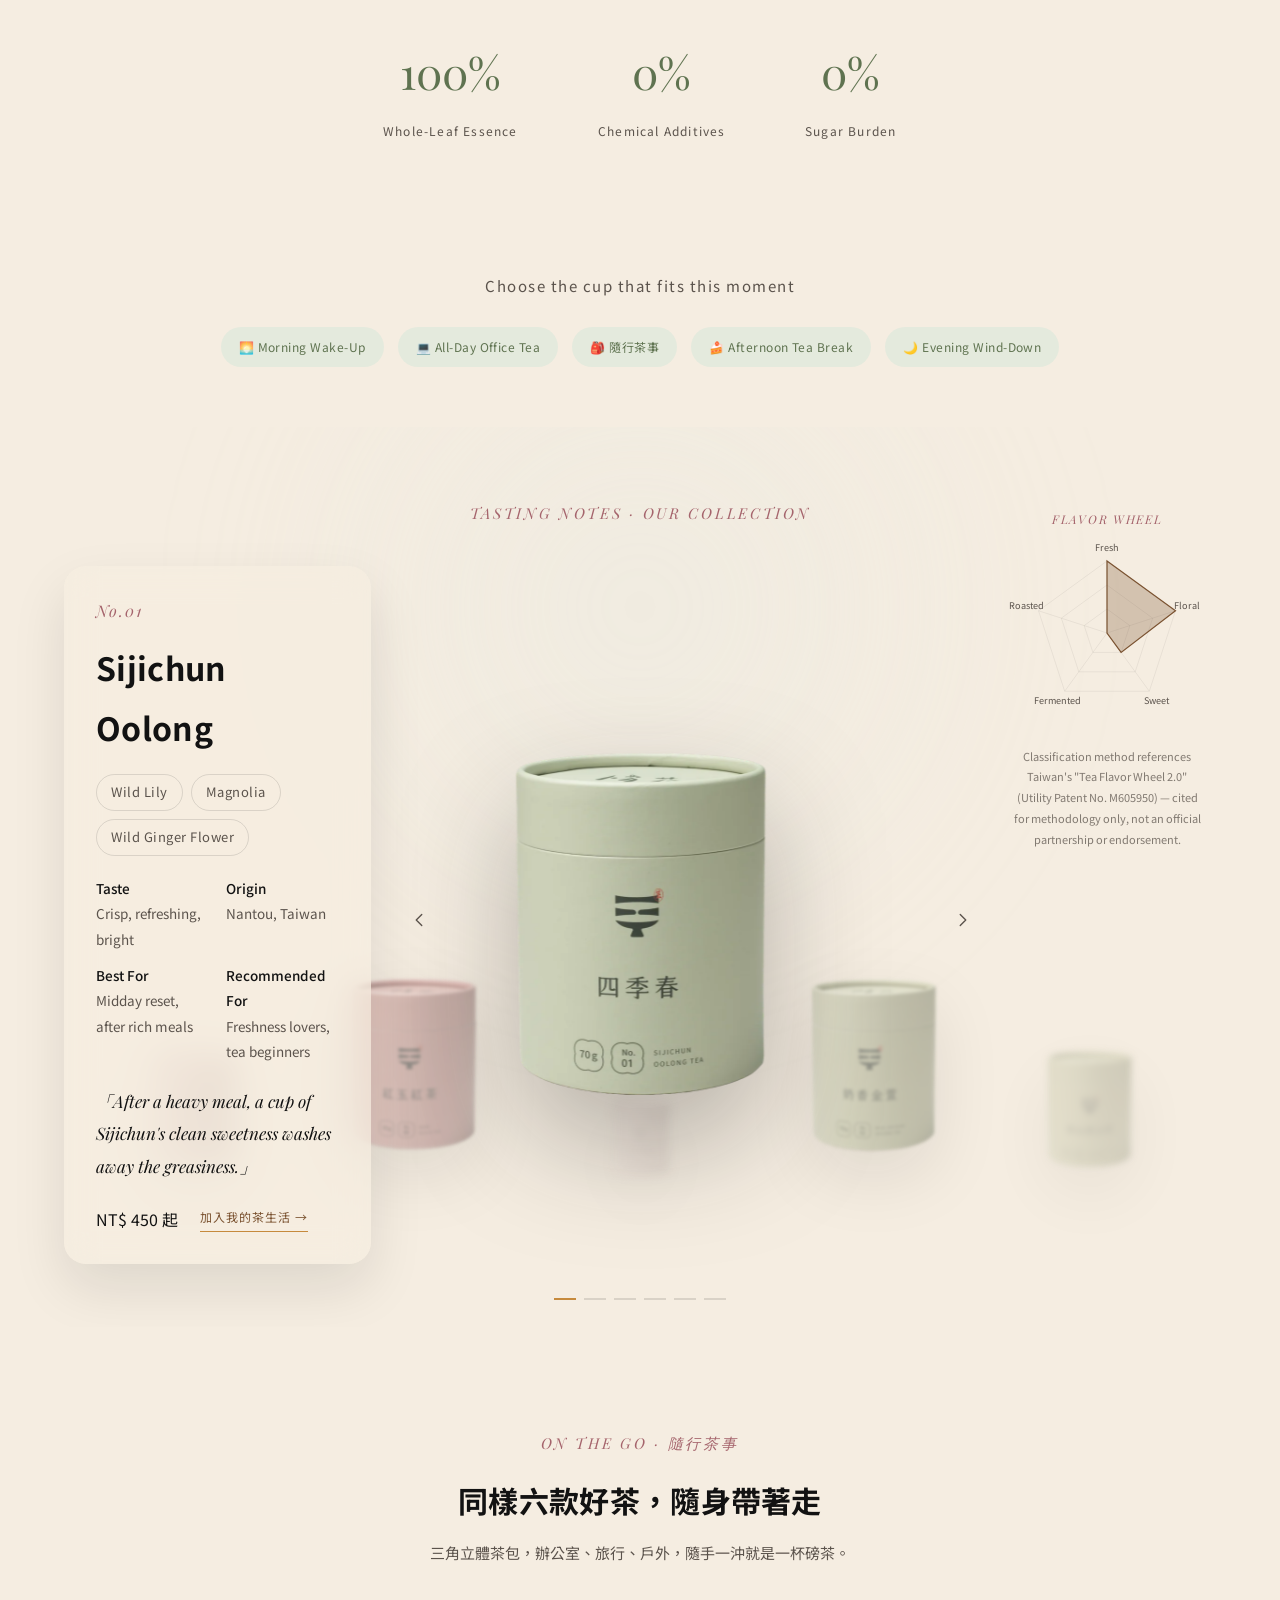
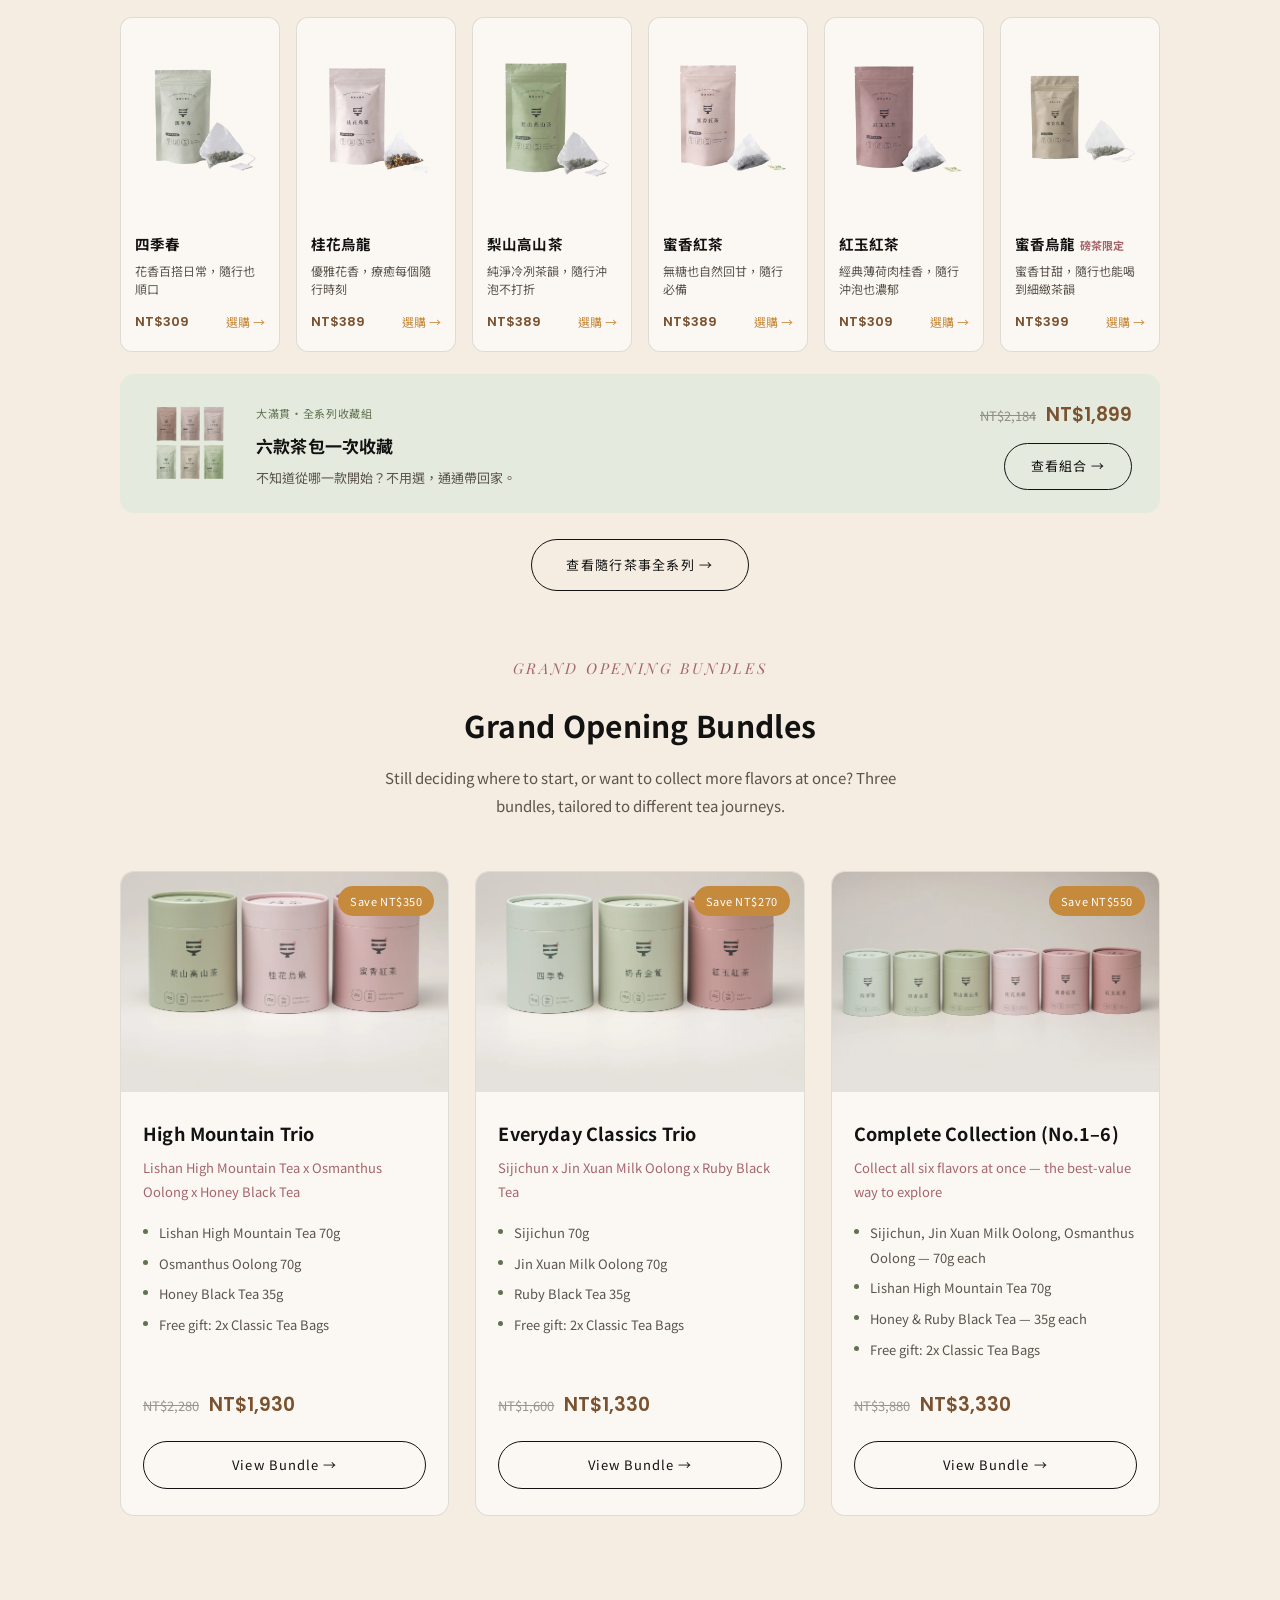
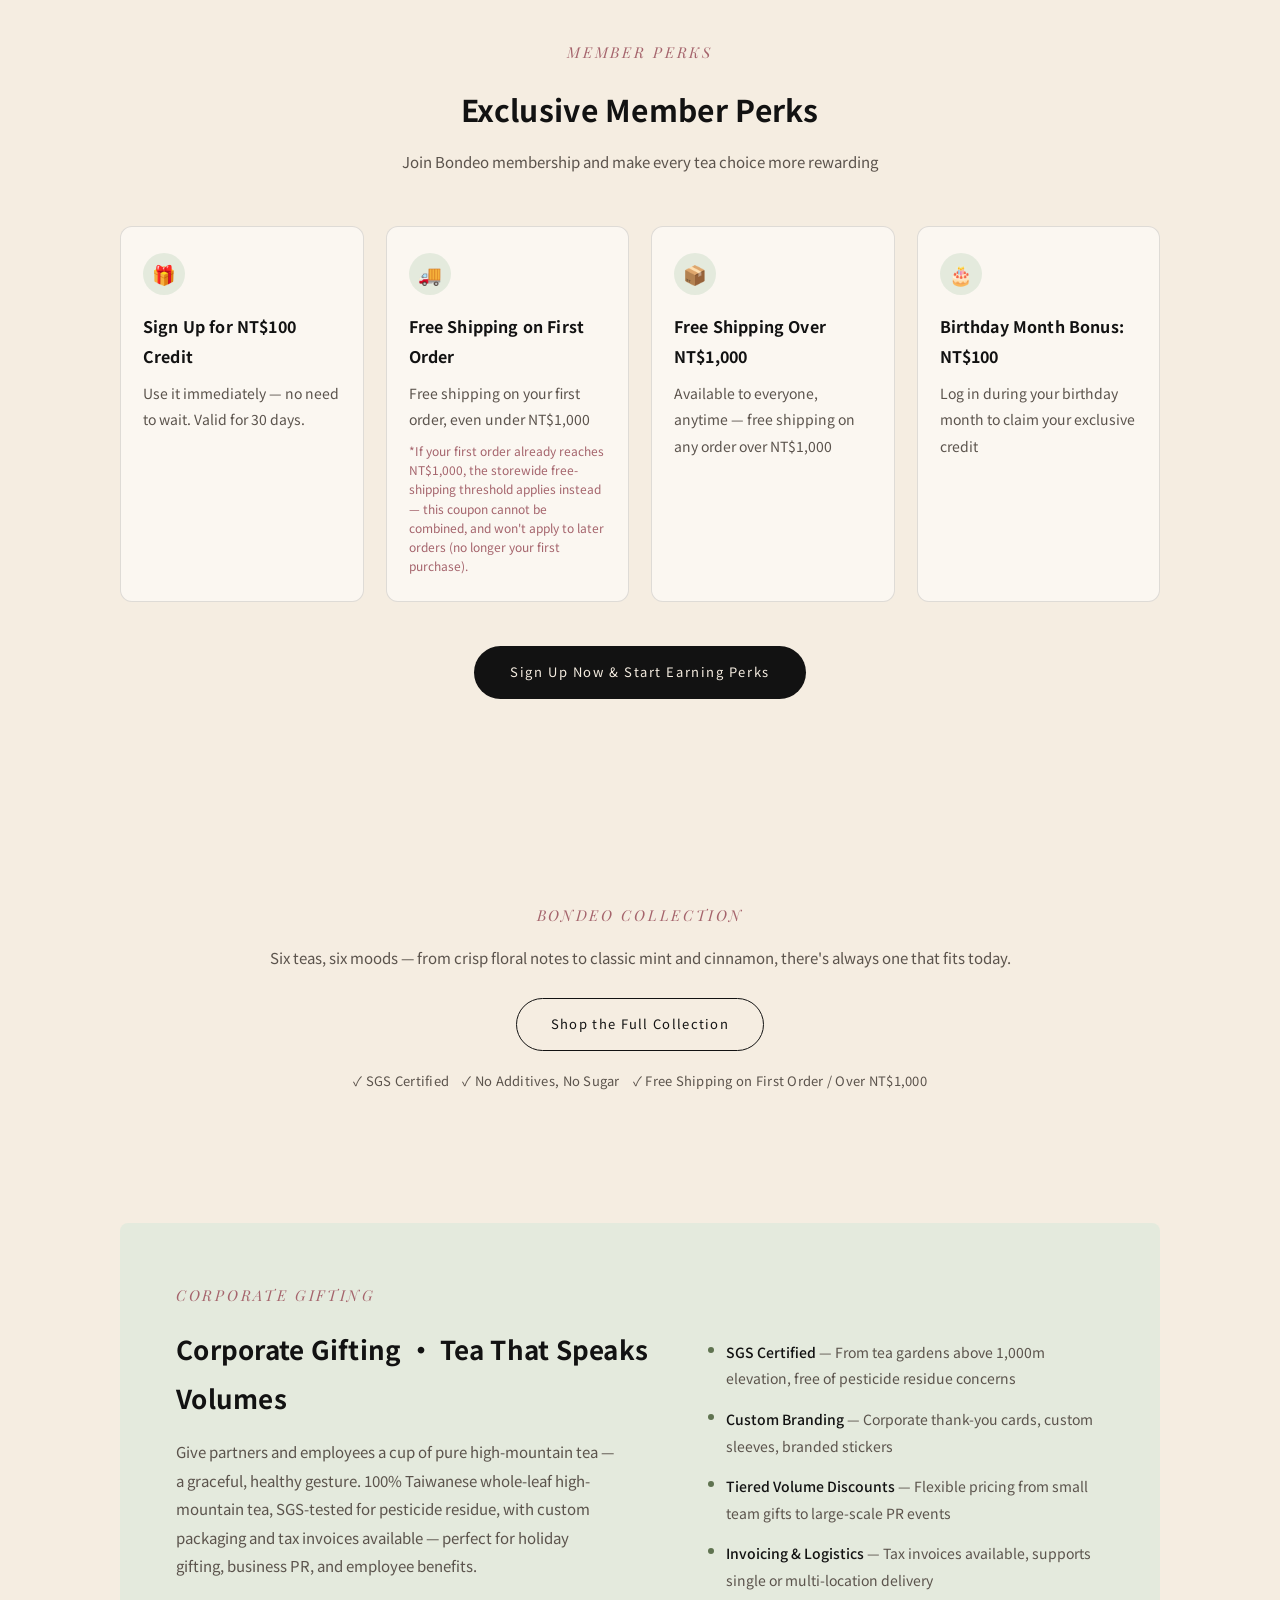
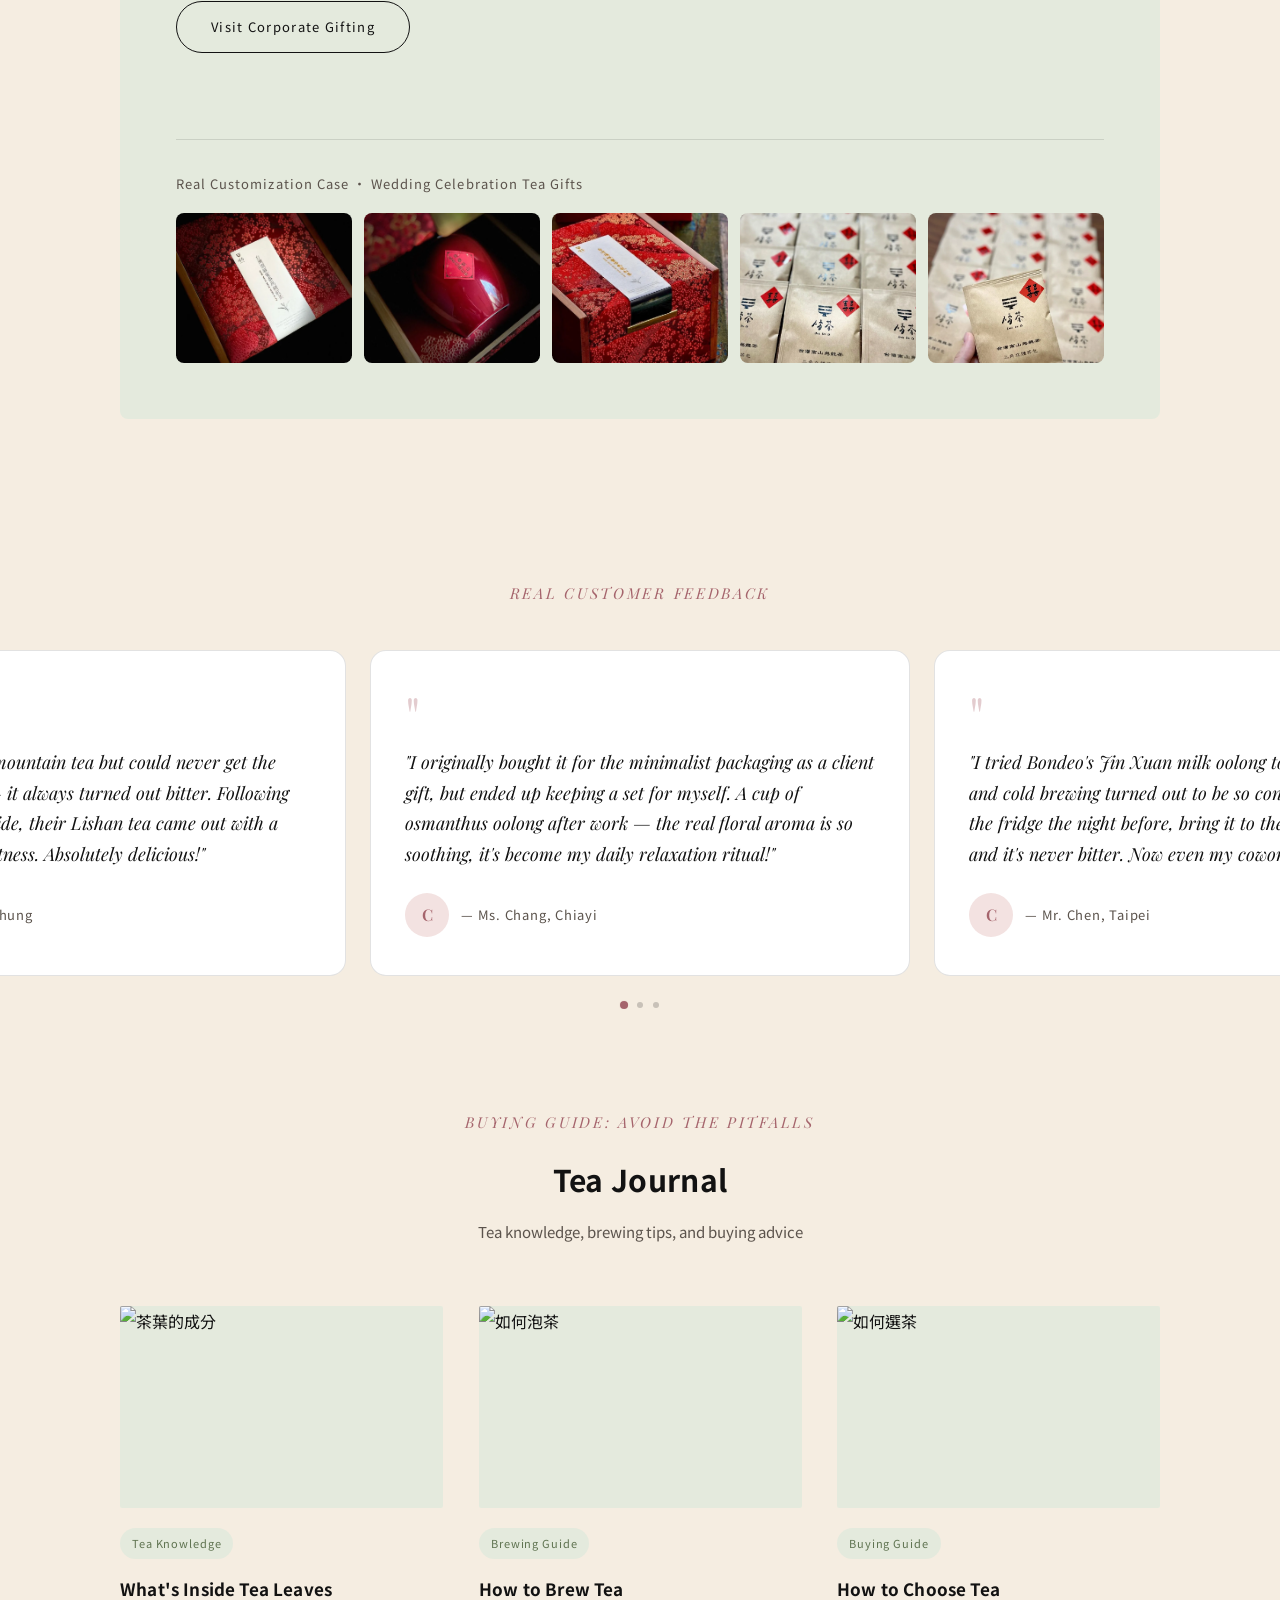
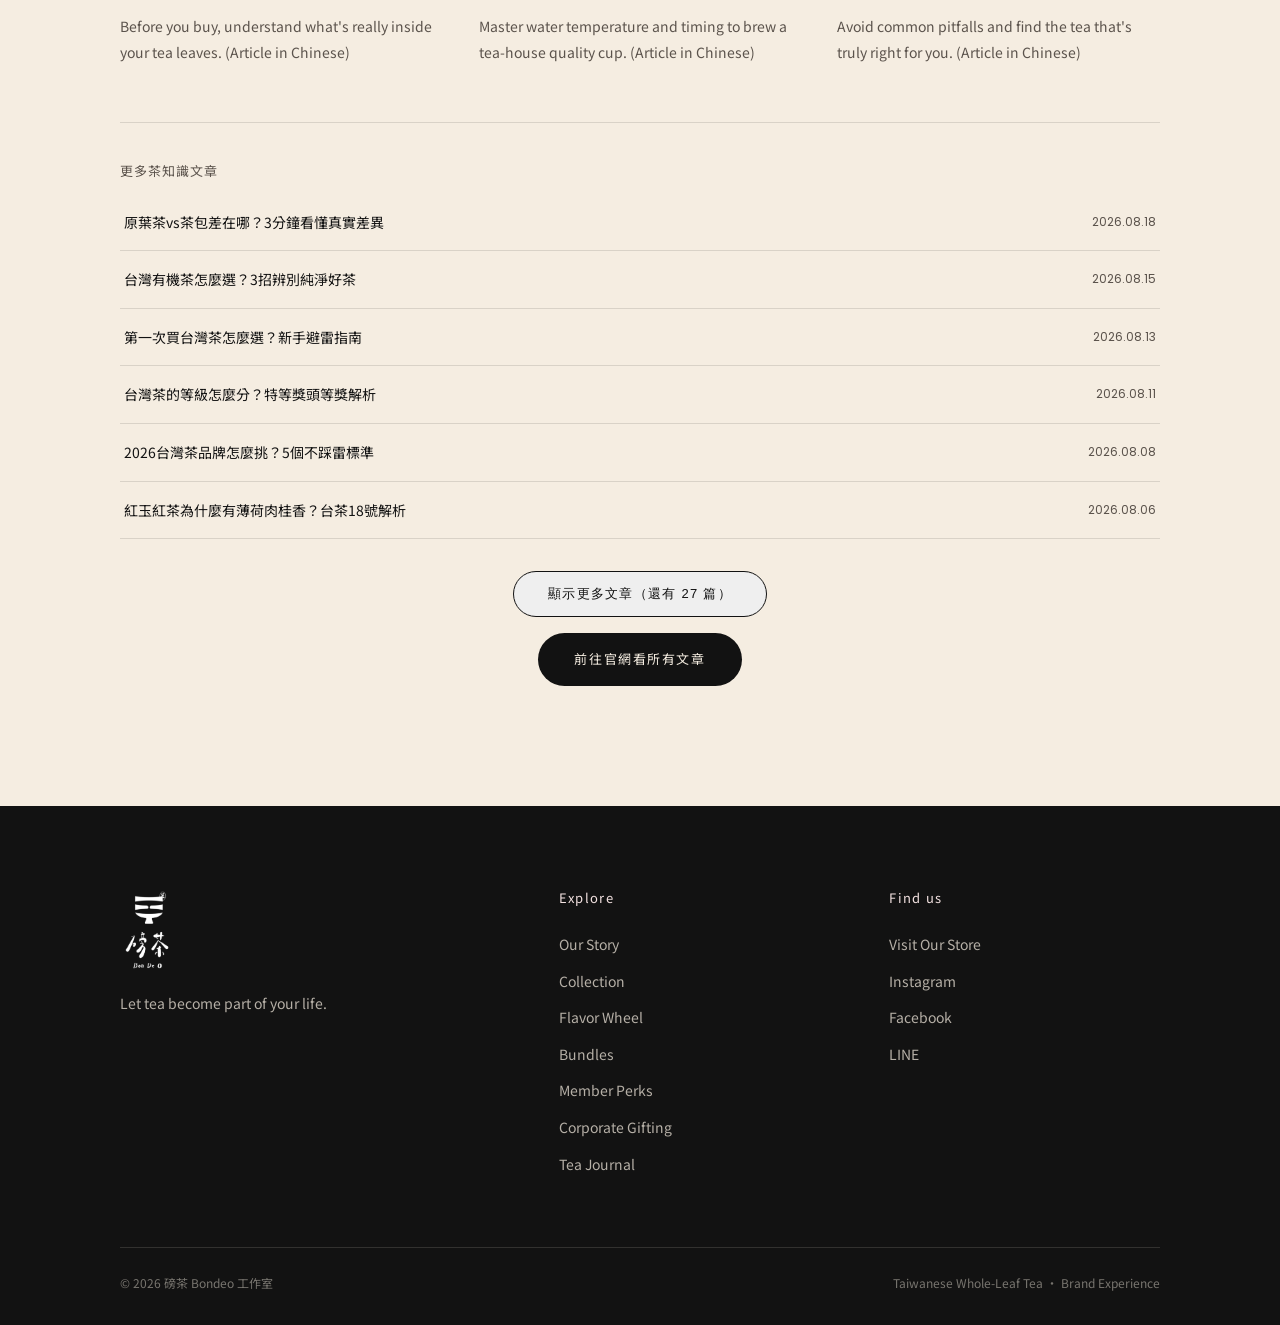
==== commit cf8dd656: "Add files via upload" ====
--- a/index.html
+++ b/index.html
@@ -132,11 +132,35 @@
     --ease-luxury:cubic-bezier(.16,1,.3,1);
   }
   *{box-sizing:border-box; margin:0; padding:0;}
-  .intro-veil{ position:fixed; inset:0; z-index:500; background:var(--cream); display:flex; align-items:center; justify-content:center; cursor:pointer; transition:opacity .5s ease, visibility .5s ease; }
+  .intro-veil{ position:fixed; inset:0; z-index:500; background:#121212; display:flex; align-items:center; justify-content:center; cursor:pointer; transition:opacity .6s ease, visibility .6s ease; }
   .intro-veil.hide{ opacity:0; visibility:hidden; pointer-events:none; }
-  .intro-mark img{ height:52px; width:auto; opacity:0; transform:scale(0.82); animation:introPop .8s cubic-bezier(.16,1,.3,1) forwards; }
-  @keyframes introPop{ 0%{opacity:0; transform:scale(0.8);} 55%{opacity:1; transform:scale(1.05);} 100%{opacity:1; transform:scale(1);} }
-  @media (prefers-reduced-motion: reduce){ .intro-mark img{ animation:none; opacity:1; transform:none; } }
+  #introLogo{ width:min(220px, 42vw); height:auto; display:block; }
+  #introLogo path{ transform-box:fill-box; transform-origin:50% 50%; }
+  #introLogo #ld-brandmark{ transform-box:view-box; transform-origin:50% 50%; }
+  .intro-veil.play #ld-icon-base{ animation:ld-base .52s cubic-bezier(.16,1,.3,1) 0ms both; }
+  .intro-veil.play #ld-icon-mid-l{ animation:ld-mid-l .48s cubic-bezier(.16,1,.3,1) 140ms both; }
+  .intro-veil.play #ld-icon-mid-r{ animation:ld-mid-r .48s cubic-bezier(.16,1,.3,1) 200ms both; }
+  .intro-veil.play #ld-icon-top{ animation:ld-top .50s cubic-bezier(.16,1,.3,1) 300ms both; }
+  .intro-veil.play #ld-seal-ring{ animation:ld-seal .48s cubic-bezier(.16,1,.3,1) 620ms both; }
+  .intro-veil.play #ld-seal-char{ animation:ld-char .34s cubic-bezier(.16,1,.3,1) 880ms both; }
+  .intro-veil.play #ld-wordmark-cn{ animation:ld-word .52s cubic-bezier(.16,1,.3,1) 1150ms both; }
+  .intro-veil.play #ld-wordmark-en{ animation:ld-word-en .46s cubic-bezier(.16,1,.3,1) 1380ms both; }
+  .intro-veil.play.loop #ld-brandmark{ animation:ld-breathe 3.2s cubic-bezier(.65,0,.35,1) 1840ms infinite; }
+  @keyframes ld-base{0%{opacity:0;transform:translateY(10px) scale(.94);}100%{opacity:1;transform:none;}}
+  @keyframes ld-mid-l{0%{opacity:0;transform:translateX(-12px);}100%{opacity:1;transform:none;}}
+  @keyframes ld-mid-r{0%{opacity:0;transform:translateX(12px);}100%{opacity:1;transform:none;}}
+  @keyframes ld-top{0%{opacity:0;transform:translateY(-12px);}100%{opacity:1;transform:none;}}
+  @keyframes ld-char{0%{opacity:0;transform:scale(.86);}100%{opacity:1;transform:none;}}
+  @keyframes ld-seal{
+    0%  {opacity:0; transform:translateY(-22px) scale(1.22);}
+    55% {opacity:1; transform:translateY(1.5px) scale(.983); animation-timing-function:cubic-bezier(.22,1,.36,1);}
+    76% {transform:translateY(-2.5px) scale(1.016);}
+    100%{opacity:1; transform:none;}
+  }
+  @keyframes ld-word{0%{opacity:0;transform:translateY(18px);}100%{opacity:1;transform:none;}}
+  @keyframes ld-word-en{0%{opacity:0;transform:translateY(12px);}100%{opacity:1;transform:none;}}
+  @keyframes ld-breathe{0%,100%{opacity:1;}50%{opacity:.965;}}
+  @media (prefers-reduced-motion: reduce){ #introLogo path, #ld-brandmark{ animation:none !important; opacity:1 !important; transform:none !important; } }
 
   html{
     scroll-behavior:smooth; scroll-padding-top:110px;
@@ -580,7 +604,7 @@
   footer{ background:var(--ink); color:rgba(245,237,225,0.72); padding:80px 0 30px; position:relative; z-index:1; }
   .foot-grid{display:grid; grid-template-columns:1.4fr 1fr 1fr; gap:60px; margin-bottom:60px;}
   footer h4{font-size:13px; letter-spacing:0.1em; color:var(--mauve-pale); margin-bottom:20px; font-weight:400;}
-  .foot-logo img{ height:88px; filter:brightness(0) invert(1); margin-bottom:16px; }
+  .foot-logo img{ height:88px; width:auto; object-fit:contain; filter:brightness(0) invert(1); margin-bottom:16px; }
   footer p{font-size:14px; max-width:280px;}
   footer ul{list-style:none;}
   footer li{margin-bottom:10px; font-size:14px;}
@@ -757,7 +781,20 @@
 </head>
 <body>
 
-<div class="intro-veil" id="introVeil" aria-hidden="true"><div class="intro-mark"><img src="assets/logo-icon.webp" alt="" width="127" height="130"></div></div>
+<div class="intro-veil play loop" id="introVeil" aria-hidden="true">
+  <svg id="introLogo" viewBox="-36 -36 769 1322" xmlns="http://www.w3.org/2000/svg">
+    <g id="ld-brandmark">
+      <path id="ld-icon-top" fill="#F5EDE1" fill-rule="evenodd" pathLength="1" d="M 153,113.50 c 0,31.10 0.30,45.50 1.10,45.50 c 0.50,0 8.30,-1.30 17.20,-3 c 115.70,-21.30 315.90,-20.80 422.60,1.10 c 5.10,1 9.90,1.90 10.70,1.90 c 1.10,0 1.40,-2.30 1.40,-11 c 0,-10.90 0,-10.90 -3.70,-11.50 c -15.20,-2.50 -22.50,-6.90 -32.70,-19.70 c -7.70,-9.60 -10.10,-15.40 -12.20,-29.20 c -0.80,-5.50 -1.70,-10.20 -1.90,-10.40 c -0.20,-0.20 -8.80,0.60 -19.20,1.70 c -57.30,6.40 -103.50,8.50 -171.80,7.80 c -28.60,-0.30 -59.60,-1 -69,-1.60 c -52.80,-3.30 -99.50,-8.70 -131,-15 c -5.50,-1.20 -10.30,-2.10 -10.70,-2.10 c -0.50,0 -0.80,20.50 -0.80,45.50 z M 590,71.10 c -1.90,0.50 -8.90,1.70 -15.50,2.70 c -11.40,1.70 -12,1.90 -12.40,4.30 c -0.70,5.10 2.10,19.40 5,25.60 c 3.70,7.70 15.50,20.60 21.80,23.70 c 3.90,2 13.10,4.60 16.10,4.60 c 0.60,0 1,-6.40 1,-15.60 c 0,-15.70 0,-15.70 -2.10,-13 c -2.90,3.70 -7.50,3.60 -9.10,-0.20 c -0.70,-1.50 -1.30,-2.80 -1.40,-3 c -0.10,-0.20 -1.90,0.90 -4,2.30 c -4.60,3.10 -8.20,4.10 -10.30,2.80 c -4.30,-2.70 -1.20,-8 8.20,-13.80 c 7.50,-4.60 8.90,-7.10 4.70,-8 c -6,-1.30 -5.90,-4.30 0.30,-6.80 c 2.90,-1.30 3.70,-2.10 3.70,-4.10 c 0,-2.80 -0.40,-2.90 -6,-1.50 z"/>
+      <path id="ld-icon-mid-l" fill="#F5EDE1" fill-rule="evenodd" pathLength="1" d="M 153,249.40 c 0,25.10 0.10,45.60 0.30,45.60 c 0.10,0 5.80,-1.10 12.70,-2.40 c 40.60,-8 95.10,-13.50 154.50,-15.60 c 34.10,-1.20 36.90,-1.70 42.10,-6.20 c 11,-9.60 10.10,-26.20 -2.10,-38.30 c -8.30,-8.40 -12.70,-9.70 -35.90,-10.60 c -61.60,-2.60 -111.90,-7.40 -150.10,-14.40 c -7.70,-1.50 -15.70,-2.90 -17.70,-3.20 c -3.80,-0.60 -3.80,-0.60 -3.80,45.10 z"/>
+      <path id="ld-icon-mid-r" fill="#F5EDE1" fill-rule="evenodd" pathLength="1" d="M 597.50,205.10 c -28.80,6.80 -93.40,13.70 -152,16.30 c -29.40,1.30 -30.20,1.40 -36.30,4.10 c -11.10,5 -18.90,15.70 -19.90,27.40 c -0.70,7.80 3.20,15.30 10.10,19.60 c 4.80,2.90 5.10,3 24,3.70 c 75.10,2.90 131.60,8.40 172,16.80 c 5.40,1.10 10,2 10.20,2 c 0.20,0 0.40,-20.50 0.40,-45.50 c 0,-51.50 0.90,-46.60 -8.50,-44.40 z"/>
+      <path id="ld-icon-base" fill="#F5EDE1" fill-rule="evenodd" pathLength="1" d="M 155.10,343.20 c 4,8.10 10.70,16.30 21.10,26.40 c 30.30,29.20 74.60,47.70 134.80,56.40 c 14.90,2.10 17.50,3.10 21.20,8.10 c 4.30,5.80 4,7.40 -9.70,39.90 c -10.70,25.60 -12.60,30.90 -12.10,33.90 c 0.70,4.80 3.40,8.20 8.20,10.60 c 3.70,1.90 6.10,1.90 61.40,1.90 c 64,0 62.90,0.10 67.10,-6.80 c 3.50,-5.80 2.70,-9.10 -10.10,-39.70 c -12.80,-30.60 -13.60,-33.70 -10,-39.60 c 2.90,-4.80 6.80,-6.30 22.40,-8.40 c 66.40,-9.30 120.90,-35.40 147.40,-70.80 c 6,-8 9.90,-14.70 9.10,-15.50 c -0.20,-0.20 -3.60,0.20 -7.40,1 c -109.40,23.10 -324.60,23.30 -434.90,0.40 c -5.40,-1.10 -10,-2 -10.20,-2 c -0.30,0 0.50,1.90 1.70,4.20 z"/>
+      <path id="ld-wordmark-cn" fill="#F5EDE1" fill-rule="evenodd" pathLength="1" d="M 254.30,655.70 c -2.80,0.50 -2.80,1 -0.40,4.90 c 1.20,2 4.20,4.10 8.70,6.30 c 3.70,1.80 8.10,4.30 9.70,5.70 c 2.90,2.40 2.90,2.40 -10,8.50 c -14.90,7 -17.30,8.90 -17.30,13.60 c 0,3.60 3.50,6.60 9.20,7.80 c 2.80,0.70 2.80,0.70 2.80,26.60 c 0,29.20 1.40,25.90 -13.80,33.90 c -6.10,3.20 -6.30,3.30 -10.20,1.70 c -4,-1.50 -4,-1.50 -5.40,1.20 c -3,5.60 -7.60,29.80 -7.60,39.30 c 0,5.30 2.20,7.80 6.70,7.80 c 3.40,0 5.50,-2 7.20,-6.90 c 2.70,-8.10 9.70,-13.30 22.60,-16.60 c 10.90,-2.80 31.40,-1.50 41.60,2.60 c 4.50,1.80 5.20,4.50 4.50,16.80 c -0.60,9 -0.50,11.60 0.80,14.30 c 4.50,9.50 17.90,8.80 27.10,-1.40 c 15.20,-16.80 13.50,-43.50 -3.70,-58.30 c -8.50,-7.30 -25,-13.40 -36.10,-13.50 c -3.70,0 -3.70,0 -3.20,-3.80 c 0.30,-2 1.60,-12.60 2.90,-23.60 c 2.50,-20.90 2.80,-21.60 7.90,-21.60 c 7.90,0 14.20,-6 13.40,-12.50 c -1,-7.30 -7.70,-11.30 -21.90,-13 c -5.40,-0.70 -5.60,-0.80 -6.20,-4 c -0.90,-4.40 -5,-7.90 -15.20,-12.70 c -8,-3.70 -9.40,-4 -14.10,-3.10 z M 577,655.70 c -8.40,3.20 -10.90,8.80 -12.40,28.30 c -0.70,8.60 -1.60,16.20 -2,16.80 c -0.40,0.80 -2.10,1 -4.40,0.70 c -2,-0.30 -11.20,-1.20 -20.40,-1.90 c -9.20,-0.80 -17.10,-1.70 -17.60,-2 c -0.60,-0.30 -0.40,-3 0.40,-6.80 c 1.70,-7.80 1.70,-13.80 0.10,-15.90 c -5.80,-7.50 -15.20,-3.10 -18.20,8.60 c -0.80,3.20 -1.50,6.90 -1.50,8.10 c 0,3.50 -2.10,4.40 -12.60,5.40 c -5.50,0.50 -12.30,1.40 -15.20,2 c -15.90,3.50 -24.30,18.80 -17.80,32.50 c 5,10.70 11.50,13.70 31.30,14.30 c 16.10,0.50 14.20,-1 17.30,13.20 c 3.20,14.20 10.30,20 19,15.50 c 3,-1.60 9.40,-11.60 18,-28.30 c 4.90,-9.50 6.10,-10.60 14.60,-12.50 c 6.10,-1.50 6.10,-1.50 6.80,17.20 c 1.40,38.60 1.90,41.70 7,39.30 c 3.50,-1.60 13.60,-17.10 16.90,-26.10 c 2.70,-7.20 6.70,-24.80 6.70,-29.40 c 0,-5 2.70,-6.60 17.30,-10.30 c 21.10,-5.20 24.30,-7.50 17.90,-12.20 c -3.30,-2.30 -6.10,-3.10 -16.10,-4.70 c -7.10,-1.10 -12.60,-2.40 -13.30,-3.20 c -0.80,-1 -1.20,-7.50 -1.20,-20.20 c -0.10,-18.80 -0.10,-18.80 -3,-22.50 c -4.10,-5.50 -11.80,-8 -17.60,-5.90 z M 282.60,705.20 c -5.50,33.80 -9.50,48.20 -12.60,46.30 c -0.40,-0.30 -1.10,-7.60 -1.40,-16.20 c -0.30,-8.70 -0.90,-19.70 -1.20,-24.60 c -0.60,-8.70 -0.60,-8.70 7.60,-8.70 c 8.10,0 8.10,0 7.60,3.20 z M 124.40,721.40 c -10.90,5 -28,11.60 -30.10,11.60 c -0.20,0 -0.30,-1.20 -0.30,-2.60 c 0,-3.50 -3.10,-2.80 -4.50,1 c -2.40,7 6.70,7.40 25.50,1.10 c 7.30,-2.50 13.60,-4.30 13.80,-4 c 0.30,0.30 -0.70,2.20 -2.20,4.20 c -12.50,17.10 -24.30,36.30 -46.50,75.70 c -8.40,14.80 -18.60,32.60 -22.80,39.50 c -4.20,6.90 -11.40,19.70 -16,28.40 c -10.20,19.50 -20.50,36.40 -28.90,47.90 c -9.40,13 -11.60,17.90 -12.20,26.90 c -0.50,9.40 0.70,13.60 5.80,18.80 c 12,12.30 28.30,11.30 40.80,-2.40 c 6.60,-7.20 6.80,-7.60 28.90,-55 c 27.70,-59.60 36.60,-80.70 47.90,-113.90 c 10.20,-30 21.80,-73.70 21.20,-79.80 c -0.50,-5.30 -4,-4.90 -20.40,2.60 z M 543,738.70 c 0,1 -3.10,6.30 -6.90,11.80 c -13.30,19.10 -20.80,19.40 -21.40,0.80 c -0.30,-8.20 1.20,-9.50 13.30,-12.20 c 11.20,-2.50 15,-2.60 15,-0.40 z M 530.80,788 c -0.90,0.60 -4.30,4.70 -7.50,9.30 c -13.90,19.80 -57.90,75.10 -85.70,107.80 c -15.30,18 -18,22.60 -18,30.90 c 0,16.80 17.90,26.90 33.10,18.60 c 7.10,-3.90 9.70,-6.90 20.50,-24.10 c 21.30,-33.80 25.80,-42.60 39,-76.50 c 5.50,-14 12,-30.10 14.50,-35.70 c 5.10,-11.60 3.70,-11.70 22.30,0.80 c 19.50,13 18.40,11.90 70.30,71.90 c 17.70,20.40 33.10,37.30 36.20,39.70 c 11.50,8.70 25.50,7.70 34.70,-2.50 c 4.80,-5.40 7.20,-11.80 6.60,-18.40 c -1,-11.80 -6.10,-17.70 -27,-30.80 c -9,-5.70 -28.50,-18.70 -43.30,-29 c -30.80,-21.40 -38.80,-26.10 -67.70,-40.60 c -11.50,-5.80 -21.20,-11.20 -21.50,-12.10 c -0.30,-0.90 -0.70,-3.40 -0.70,-5.70 c -0.10,-4.40 -2.20,-5.70 -5.80,-3.60 z M 251.50,810.40 c -2.40,3.70 -1.10,6.60 6.60,14.20 c 3.80,3.80 6.90,7.40 6.90,8 c 0,1.60 -4,3 -15.50,5.50 c -5.50,1.10 -11,2.70 -12.20,3.50 c -2.50,1.60 -3.10,6.20 -1.10,8.20 c 1.70,1.70 8.90,1.50 16.10,-0.40 c 3.70,-0.90 7.70,-1.30 10,-1 c 4,0.70 11.10,3.90 12.10,5.50 c 0.60,1 -20.30,24.60 -44.80,50.60 c -21.20,22.60 -29.10,30.30 -40.10,39.20 c -10.30,8.30 -14.70,13.40 -17.10,20 c -5.60,15.70 6.60,32.20 23.80,32.30 c 11,0 20.50,-5 34.10,-17.90 c 11.20,-10.70 20.20,-25.20 39.10,-62.80 c 6,-12.10 7.90,-13.90 13.20,-12.80 c 9.70,1.80 8.40,12.20 -4.80,37.50 c -12.20,23.50 -25.90,48 -41.30,74 c -15,25.30 -17.90,30.90 -19.60,37.30 c -4.30,17.20 8.90,32.90 26.50,31.50 c 12.70,-1.10 29.20,-12.90 39.90,-28.70 c 24.10,-35.80 42.80,-114.10 33.90,-142.70 c -4.20,-13.60 -14.10,-21.40 -28.30,-22.40 l -7.60,-0.50 l 5.30,-14 c 6.50,-17 6.90,-21.70 2.50,-26.80 c -2.80,-3.10 -11.90,-7.50 -19.30,-9.30 c -2.70,-0.60 -2.70,-0.60 -0.10,-4 c 4,-5.40 4.20,-10.90 0.40,-16.10 c -6.60,-9.10 -15.40,-12.80 -18.60,-7.90 z M 138.20,831 c -5.10,1.10 -9.50,3.70 -13.60,7.90 c -2.40,2.50 -3.20,2.80 -5.40,2 c -3.80,-1.50 -4.20,0 -4.20,15.80 c 0,11.60 0.30,14.90 1.90,18.50 c 1.10,2.70 1.50,5 1,6.30 c -1.80,4.60 -1,10 1.90,12.80 c 3.20,3.10 10.90,5 16,4.10 c 15.40,-2.80 29.20,-24 29.20,-44.90 c 0,-15.80 -11.60,-25.50 -26.80,-22.50 z M 548.30,884.90 c -3.80,2.40 -7.10,7.90 -11.20,18.70 c -4.10,10.70 -5.50,11.80 -17.60,14.30 c -5.50,1.20 -11.10,2.90 -12.50,4 c -3.60,2.60 -3.80,6.50 -0.30,9.70 c 2.70,2.60 3.10,2.60 11.60,2 c 4.80,-0.30 8.70,-0.20 8.70,0.20 c 0,0.40 -0.70,4.50 -1.60,9.20 c -1.30,7.40 -1.30,14.50 -0.40,55.50 c 0.60,26 1.60,48.80 2.10,51 c 3.60,13.50 12.30,21.50 23.40,21.50 c 10.80,0 17.70,-6.10 22.10,-19.60 c 2.70,-8.30 2.70,-8.30 2.10,-53.60 c -0.50,-33 -1,-48 -2.20,-55.30 c -3.30,-22.10 -3.30,-22.40 1.90,-27.50 c 7.10,-6.80 6.70,-8.20 -5.60,-20.70 c -11.60,-11.70 -14.60,-13.10 -20.50,-9.40 z M 500.10,986.20 c -8.30,3.20 -15.40,10.60 -17.90,18.80 c -3.30,11 -3.70,18 -1.20,21.30 c 3.70,4.70 9.80,3.30 13.50,-3.20 c 0.60,-1.10 0.20,-1.30 -1.90,-0.70 c -3.20,0.80 -3.20,0.70 -0.10,-5.50 c 3.60,-7.10 8.80,-12.40 15.10,-15.50 c 8.90,-4.40 10.70,-9.20 5.50,-14.50 c -3.50,-3.40 -5.70,-3.50 -13,-0.70 z M 594.80,985.70 c -3.60,0.90 -1.30,2.70 6,4.80 c 4.70,1.30 7.50,12.60 7.70,31.70 c 0.10,14.10 0.80,15.80 6,15.80 c 4.10,0 11.10,-7.30 12.10,-12.70 c 2.40,-13 -6.80,-33.20 -17.70,-38.90 c -2.60,-1.30 -10.30,-1.70 -14.10,-0.70 z"/>
+      <path id="ld-wordmark-en" fill="#F5EDE1" fill-rule="evenodd" pathLength="1" d="M 148.50,1160 c -3.60,1.40 -4.10,2.90 -12.30,32.50 c -15.40,55.90 -14.70,52.20 -11.70,55.50 c 2.50,2.80 10.30,2.70 13.80,-0.10 c 3.20,-2.50 3,-1.70 12.20,-45.20 c 7.30,-34.60 7.40,-35.60 5.80,-38.80 c -0.90,-1.90 -1.70,-3.50 -1.70,-3.50 c -0.60,-0.80 -4.60,-1.10 -6.10,-0.40 z M 168.10,1166.30 c -3.50,1.70 -3.50,3 -0.10,4.90 c 1.60,0.90 3.20,2.80 3.50,4.10 c 0.80,2.90 -2.10,9.10 -5.90,12.60 c -3.50,3.30 -3.30,4.60 1.40,7.60 c 5.70,3.60 7.30,6.60 6.80,12.30 c -1,10.30 -8.50,21.10 -17.60,25.40 c -5.50,2.70 -5.70,3.70 -1.10,6.10 c 4.50,2.40 13.40,1.80 18.50,-1.30 c 7.90,-4.90 14.90,-17.50 16.10,-28.70 c 0.60,-5.80 -1.80,-12.20 -6.10,-16.20 c -2.40,-2.30 -2.40,-2.30 0.50,-8.40 c 1.60,-3.40 2.90,-7.40 2.90,-8.80 c 0,-7.40 -11.60,-13.40 -18.90,-9.60 z M 368.10,1165.70 c -2.40,2.60 -3.30,5.70 -9.40,35.80 c -7.10,35 -7.60,38.50 -5.20,40.50 c 2.70,2.30 22.80,0.80 30.80,-2.30 c 12.60,-4.90 26.30,-17 31.90,-28.40 c 9,-18.30 -1.80,-37.40 -21.40,-37.60 c -5.50,0 -10.80,2.10 -10.80,4.20 c 0,0.50 2.60,1.80 5.80,2.80 c 8.20,2.80 10.50,6.40 10,15.80 c -0.60,12.60 -10.30,26.20 -23.90,33.50 c -5.90,3.10 -5.90,3.10 -5.40,-0.70 c 0.30,-2.10 2.30,-15.30 4.50,-29.30 c 4.70,-30.20 4.90,-33.30 1.80,-35.40 c -3.20,-2.30 -5.60,-2 -8.70,1.10 z M 264,1186.70 c -4.40,1.40 -6.10,2.90 -7,6.40 c -3,11 -9,41.30 -8.50,42.80 c 1.10,3.60 7.30,5 12,2.90 c 3.80,-1.70 5,-4.70 8,-19.80 c 3.20,-15.70 3.50,-16.50 7.40,-17.80 c 2.90,-1 2.90,-1 2.30,3.10 c -0.30,2.30 -2.20,9.90 -4.30,16.80 c -4.10,13.80 -4.10,16.50 0,17.30 c 9.80,1.90 9.90,1.90 12.90,-1.10 c 3.50,-3.50 5.60,-14.40 5.70,-29.60 c 0,-9.60 -0.10,-9.90 -2.80,-12.30 c -2.40,-2.10 -3.80,-2.40 -10.30,-2.40 c -6.70,0 -7.40,-0.20 -7.40,-1.90 c 0,-3.30 -4.30,-5.70 -8,-4.40 z M 544.60,1176.10 c -9.90,2.40 -14,7.70 -18.20,23.40 c -3.30,12.50 -3.90,28.20 -1.20,33.10 c 4.90,9.10 14.10,12.90 30.80,12.90 c 10.60,0 12,-0.20 17.20,-2.80 c 11.10,-5.50 16.80,-15.50 17.60,-31.30 c 0.60,-12.40 -1.30,-18.90 -7.60,-25.60 c -7.40,-7.90 -12.70,-10.10 -24.70,-10.40 c -5.50,-0.20 -11.80,0.10 -13.90,0.70 z M 558,1186.60 c 4,3.40 6.70,8.80 7.80,15.60 c 1.40,8.90 -5.40,30.40 -10.40,32.70 c -3.50,1.60 -5.40,1.40 -9.10,-0.90 c -7.30,-4.40 -7.20,-24.90 0.20,-41.60 c 4.20,-9.50 6,-10.40 11.50,-5.80 z M 216.40,1194.80 c -3.60,2.30 -8.30,8 -11.50,14.20 c -3.20,6.20 -3.40,19.40 -0.30,23.70 c 6.10,8.50 23.20,9.90 29.80,2.50 c 1,-1.20 2.90,-6.40 4.10,-11.50 c 2.50,-10.10 2.20,-15.50 -1,-21.70 c -3.70,-7.10 -15.10,-11 -21.10,-7.20 z M 438.50,1195.70 c -8.60,2.30 -13.30,8.30 -14.20,18.20 c -1.30,14.10 7.40,21.90 26.30,23.80 c 13.70,1.30 15.20,-2.40 2.90,-6.80 c -8.90,-3.10 -11.80,-5.70 -11.30,-10.30 c 0.30,-3.30 0.70,-3.40 13.20,-5.10 c 11.60,-1.60 14.80,-14.80 4.30,-18.20 c -4.20,-1.40 -18.20,-2.50 -21.20,-1.60 z"/>
+      <path id="ld-seal-ring" fill="#DF3C31" fill-rule="evenodd" pathLength="1" d="M 590.70,1 c -10.90,2.80 -14.70,6.70 -23.30,24.40 c -10.20,20.90 -13.40,40.50 -10.10,62.20 c 2.20,13.80 4.60,19.60 12.30,29.20 c 11.80,14.80 21.40,19.60 38.90,19.70 c 8.20,0 9.60,-0.30 15.70,-3.30 c 18.30,-9 29.30,-31.70 30.50,-62.70 c 0.70,-19.80 -1.50,-31.20 -8.80,-46.30 c -5.50,-11.30 -8.10,-13.90 -20.90,-20.30 c -6.20,-3.20 -7.10,-3.40 -18.50,-3.60 c -6.60,-0.10 -13.70,0.20 -15.80,0.70 z M 623.10,9.90 c 10.60,5.50 12.80,7.60 17.10,16.70 c 8.10,17.30 11,41.20 7.40,59.40 c -5.70,28.30 -20.60,46 -38.60,46 c -13.10,0 -22,-4 -31.60,-14.30 c -12.30,-13.10 -15.50,-22.90 -15.60,-46.70 c 0,-18.40 3.60,-32.60 12.40,-49.20 c 7.30,-13.70 11.50,-15.80 29.90,-15.50 c 12.10,0.20 12.80,0.30 19,3.60 z"/>
+      <path id="ld-seal-char" fill="#DF3C31" fill-rule="evenodd" pathLength="1" d="M 609.10,17.40 c -1.30,1.40 -2.50,4.30 -2.80,6.80 c -0.60,4.40 -6.30,11.70 -6.30,8 c 0,-2.40 -4.80,-10 -7.10,-11.30 c -4,-2.10 -8.90,3.30 -8.90,9.90 c 0,1.90 -1.10,3.60 -3.70,5.80 c -3.50,2.90 -3.60,3.30 -2.50,5.80 c 0.80,1.70 1.90,2.60 3.50,2.60 c 1.90,0 2.50,0.80 3.50,4.50 c 2.80,10.50 11.20,6.50 11.20,-5.40 c 0,-2 0.80,-4.80 1.80,-6.30 c 1.70,-2.60 1.80,-2.60 3,-0.80 c 0.70,1.10 2.10,2 3.10,2 c 1.40,0 2,1 2.50,4.20 c 0.40,2.40 1.30,5.20 2,6.30 c 1.30,1.90 1.10,2 -3.10,1.60 c -6.20,-0.50 -9.30,1.20 -16.30,8.50 c -5,5.10 -6.10,6.90 -5.80,9.10 c 0.50,4.70 5.30,4.40 11.10,-0.70 c 5.40,-4.80 5.80,-4.80 15.80,1.10 c 8.10,4.80 13.60,5.30 17.40,1.40 c 3,-2.90 3.20,-5.90 0.60,-10.10 c -1.80,-3 -9.40,-7.40 -12.70,-7.40 c -1.50,0 -1.60,-0.20 -0.20,-1.80 c 2.20,-2.50 3.80,-7.90 3.80,-12.50 c 0,-3.10 0.70,-4.80 2.70,-6.90 c 4.10,-4.30 3.90,-10 -0.50,-13.90 c -4.10,-3.70 -8.90,-3.90 -12.10,-0.50 z M 596.60,68.60 c -0.30,0.90 -0.60,2.70 -0.60,4 c 0,1.90 -0.90,2.90 -3.70,4.10 c -6.20,2.50 -6.30,5.50 -0.30,6.80 c 4.20,0.90 2.80,3.40 -4.70,8 c -9.40,5.80 -12.50,11.10 -8.20,13.80 c 2.10,1.30 5.70,0.30 10.30,-2.80 c 2.10,-1.40 3.90,-2.50 4,-2.30 c 0.10,0.20 0.70,1.50 1.40,3 c 2.60,6.20 11.20,1.70 11.20,-5.80 c 0,-1.90 0.20,-3.40 0.50,-3.40 c 0.20,0 3.50,1.70 7.20,3.70 c 10.80,5.90 22.10,4.80 23.90,-2.30 c 2.10,-8.30 -7.60,-12.20 -24.80,-10 c -6.70,0.80 -6.80,0.80 -6.80,-1.60 c 0,-1.30 0.90,-3.20 2.10,-4.10 c 2.80,-2.50 2.20,-6.10 -1.10,-6.50 c -1.80,-0.20 -2.90,-1.20 -3.70,-3.20 c -1.30,-3.40 -5.60,-4.20 -6.70,-1.40 z"/>
+    </g>
+  </svg>
+</div>
 <script>
 (function(){
   var veil = document.getElementById('introVeil');
@@ -772,7 +809,7 @@
     veil.classList.add('hide');
     setTimeout(function(){ if(veil.parentNode){ veil.parentNode.removeChild(veil); } }, 550);
   }
-  var t = setTimeout(dismiss, 900);
+  var t = setTimeout(dismiss, 2100);
   veil.addEventListener('click', function(){ clearTimeout(t); dismiss(); });
 })();
 </script>
@@ -1268,12 +1305,18 @@
     <div class="j-more reveal" id="jMore">
       <div class="j-more-label">更多茶知識文章</div>
 
-      <a class="j-row" href="https://www.bondeo.com.tw/blogs/news/jin-xuan-milk-oolong-tea-ttes12-guide" target="_blank" rel="noopener"><span class="j-row-title">金萱烏龍茶完整指南：天然奶香從哪裡來？台茶12號特色解析</span><span class="j-row-date">2026.08.04</span></a>
-      <a class="j-row" href="https://www.bondeo.com.tw/blogs/news/taiwan-four-major-oolong-tea-regions-comparison" target="_blank" rel="noopener"><span class="j-row-title">台灣四大高山茶產區比較：梨山、阿里山、杉林溪、大禹嶺</span><span class="j-row-date">2026.08.01</span></a>
-      <a class="j-row" href="https://www.bondeo.com.tw/blogs/news/why-is-high-mountain-tea-expensive-cost-analysis" target="_blank" rel="noopener"><span class="j-row-title">為什麼高山茶比較貴？從土壤到杯子的6大高山烏龍茶成本解析</span><span class="j-row-date">2026.07.30</span></a>
-      <a class="j-row" href="https://www.bondeo.com.tw/blogs/news/office-worker-tea-drinking-guide-and-habits" target="_blank" rel="noopener"><span class="j-row-title">上班族喝茶指南：辦公室泡茶怎麼泡？5個提升工作品質的台灣茶習慣</span><span class="j-row-date">2026.07.28</span></a>
-      <a class="j-row" href="https://www.bondeo.com.tw/blogs/news/5-common-tea-brewing-mistakes-and-tips" target="_blank" rel="noopener"><span class="j-row-title">新手泡茶常見 5 大錯誤！為什麼茶會苦澀？掌握零失敗泡茶技巧</span><span class="j-row-date">2026.07.25</span></a>
-      <a class="j-row" href="https://www.bondeo.com.tw/blogs/news/science-of-tea-brewing-temperature-control" target="_blank" rel="noopener"><span class="j-row-title">泡茶水溫怎麼控制？台灣茶水溫科學解析，告別苦澀</span><span class="j-row-date">2026.07.23</span></a>
+      <a class="j-row" href="https://www.bondeo.com.tw/blogs/news/whole-leaf-tea-vs-tea-bags-differences" target="_blank" rel="noopener"><span class="j-row-title">原葉茶vs茶包差在哪？3分鐘看懂真實差異</span><span class="j-row-date">2026.08.18</span></a>
+      <a class="j-row" href="https://www.bondeo.com.tw/blogs/news/taiwan-organic-pesticide-free-tea-guide" target="_blank" rel="noopener"><span class="j-row-title">台灣有機茶怎麼選？3招辨別純淨好茶</span><span class="j-row-date">2026.08.15</span></a>
+      <a class="j-row" href="https://www.bondeo.com.tw/blogs/news/taiwan-tea-buying-guide-for-beginners" target="_blank" rel="noopener"><span class="j-row-title">第一次買台灣茶怎麼選？新手避雷指南</span><span class="j-row-date">2026.08.13</span></a>
+      <a class="j-row" href="https://www.bondeo.com.tw/blogs/news/taiwan-tea-competition-grading-system-explained" target="_blank" rel="noopener"><span class="j-row-title">台灣茶的等級怎麼分？特等獎頭等獎解析</span><span class="j-row-date">2026.08.11</span></a>
+      <a class="j-row" href="https://www.bondeo.com.tw/blogs/news/2026-taiwan-tea-brand-recommendation-and-buying-guide" target="_blank" rel="noopener"><span class="j-row-title">2026台灣茶品牌怎麼挑？5個不踩雷標準</span><span class="j-row-date">2026.08.08</span></a>
+      <a class="j-row" href="https://www.bondeo.com.tw/blogs/news/taiwan-ruby-black-tea-ttes18-guide" target="_blank" rel="noopener"><span class="j-row-title">紅玉紅茶為什麼有薄荷肉桂香？台茶18號解析</span><span class="j-row-date">2026.08.06</span></a>
+      <a class="j-row j-extra j-hidden" href="https://www.bondeo.com.tw/blogs/news/jin-xuan-milk-oolong-tea-ttes12-guide" target="_blank" rel="noopener"><span class="j-row-title">金萱烏龍茶完整指南：天然奶香從哪裡來？台茶12號特色解析</span><span class="j-row-date">2026.08.04</span></a>
+      <a class="j-row j-extra j-hidden" href="https://www.bondeo.com.tw/blogs/news/taiwan-four-major-oolong-tea-regions-comparison" target="_blank" rel="noopener"><span class="j-row-title">台灣四大高山茶產區比較：梨山、阿里山、杉林溪、大禹嶺</span><span class="j-row-date">2026.08.01</span></a>
+      <a class="j-row j-extra j-hidden" href="https://www.bondeo.com.tw/blogs/news/why-is-high-mountain-tea-expensive-cost-analysis" target="_blank" rel="noopener"><span class="j-row-title">為什麼高山茶比較貴？從土壤到杯子的6大高山烏龍茶成本解析</span><span class="j-row-date">2026.07.30</span></a>
+      <a class="j-row j-extra j-hidden" href="https://www.bondeo.com.tw/blogs/news/office-worker-tea-drinking-guide-and-habits" target="_blank" rel="noopener"><span class="j-row-title">上班族喝茶指南：辦公室泡茶怎麼泡？5個提升工作品質的台灣茶習慣</span><span class="j-row-date">2026.07.28</span></a>
+      <a class="j-row j-extra j-hidden" href="https://www.bondeo.com.tw/blogs/news/5-common-tea-brewing-mistakes-and-tips" target="_blank" rel="noopener"><span class="j-row-title">新手泡茶常見 5 大錯誤！為什麼茶會苦澀？掌握零失敗泡茶技巧</span><span class="j-row-date">2026.07.25</span></a>
+      <a class="j-row j-extra j-hidden" href="https://www.bondeo.com.tw/blogs/news/science-of-tea-brewing-temperature-control" target="_blank" rel="noopener"><span class="j-row-title">泡茶水溫怎麼控制？台灣茶水溫科學解析，告別苦澀</span><span class="j-row-date">2026.07.23</span></a>
       <a class="j-row j-extra j-hidden" href="https://www.bondeo.com.tw/blogs/news/how-to-brew-taiwan-tea-without-bitterness" target="_blank" rel="noopener"><span class="j-row-title">台灣茶的澀感從哪裡來？5招教你泡出不苦澀的台灣好茶</span><span class="j-row-date">2026.07.21</span></a>
       <a class="j-row j-extra j-hidden" href="https://www.bondeo.com.tw/blogs/news/sugar-reduction-life-replace-sugary-drinks-with-taiwan-tea" target="_blank" rel="noopener"><span class="j-row-title">台灣茶與減糖生活：如何戒手搖飲？用無糖原葉茶取代含糖飲料的4週計畫</span><span class="j-row-date">2026.07.18</span></a>
       <a class="j-row j-extra j-hidden" href="https://www.bondeo.com.tw/blogs/news/taiwan-whole-leaf-tea-vs-bottled-tea-ingredients" target="_blank" rel="noopener"><span class="j-row-title">台灣原葉茶 vs 瓶裝茶：你喝的瓶裝茶飲成分真的純粹嗎？</span><span class="j-row-date">2026.07.16</span></a>
@@ -1298,7 +1341,7 @@
       <a class="j-row j-extra j-hidden" href="https://www.bondeo.com.tw/blogs/news/how-to-make-perfect-milk-tea-at-home" target="_blank" rel="noopener"><span class="j-row-title">紅茶那堤怎麼泡？2種做法教你沖出濃郁不水的鮮奶茶</span><span class="j-row-date">2026.03.05</span></a>
 
       <div class="j-more-actions">
-        <button type="button" class="btn-outline" id="jToggleBtn">顯示更多文章（還有 21 篇）</button>
+        <button type="button" class="btn-outline" id="jToggleBtn">顯示更多文章（還有 27 篇）</button>
         <a class="btn-dark" href="https://www.bondeo.com.tw/blogs/news" target="_blank" rel="noopener">前往官網看所有文章</a>
       </div>
     </div>
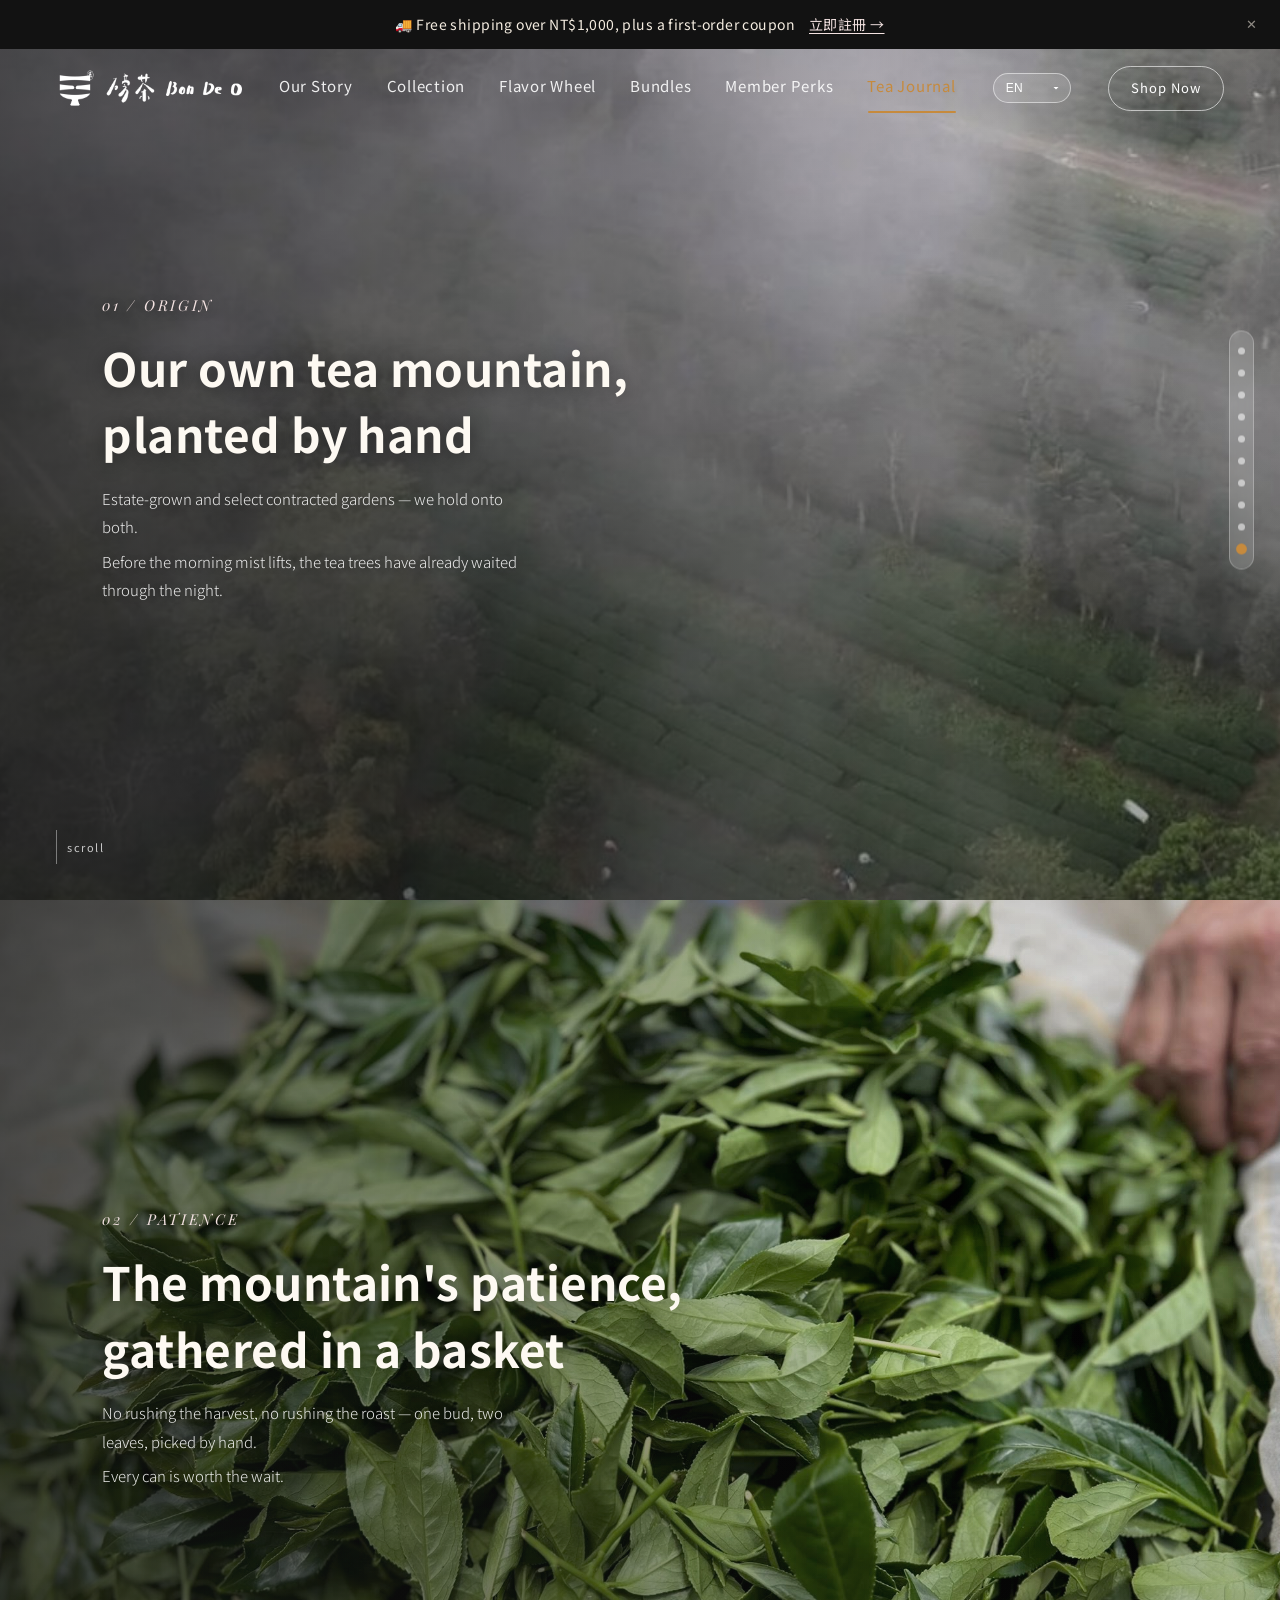
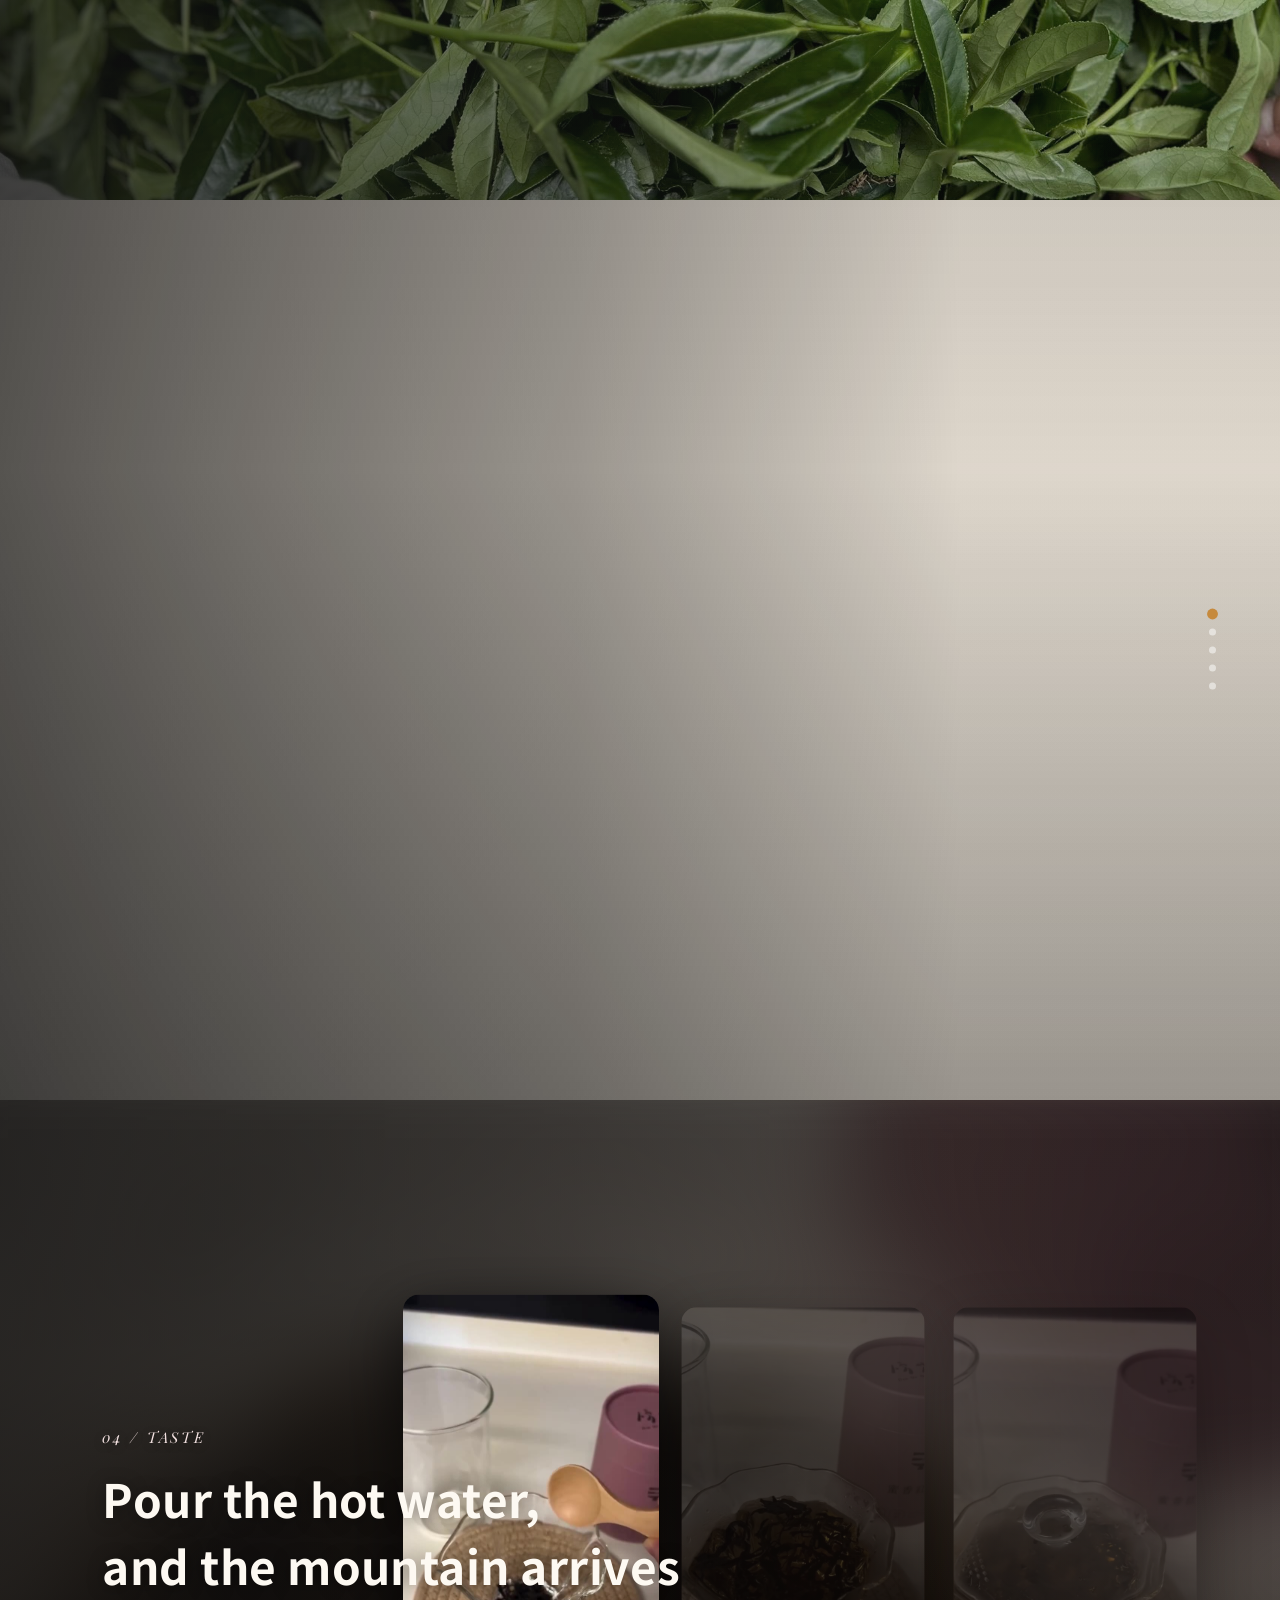
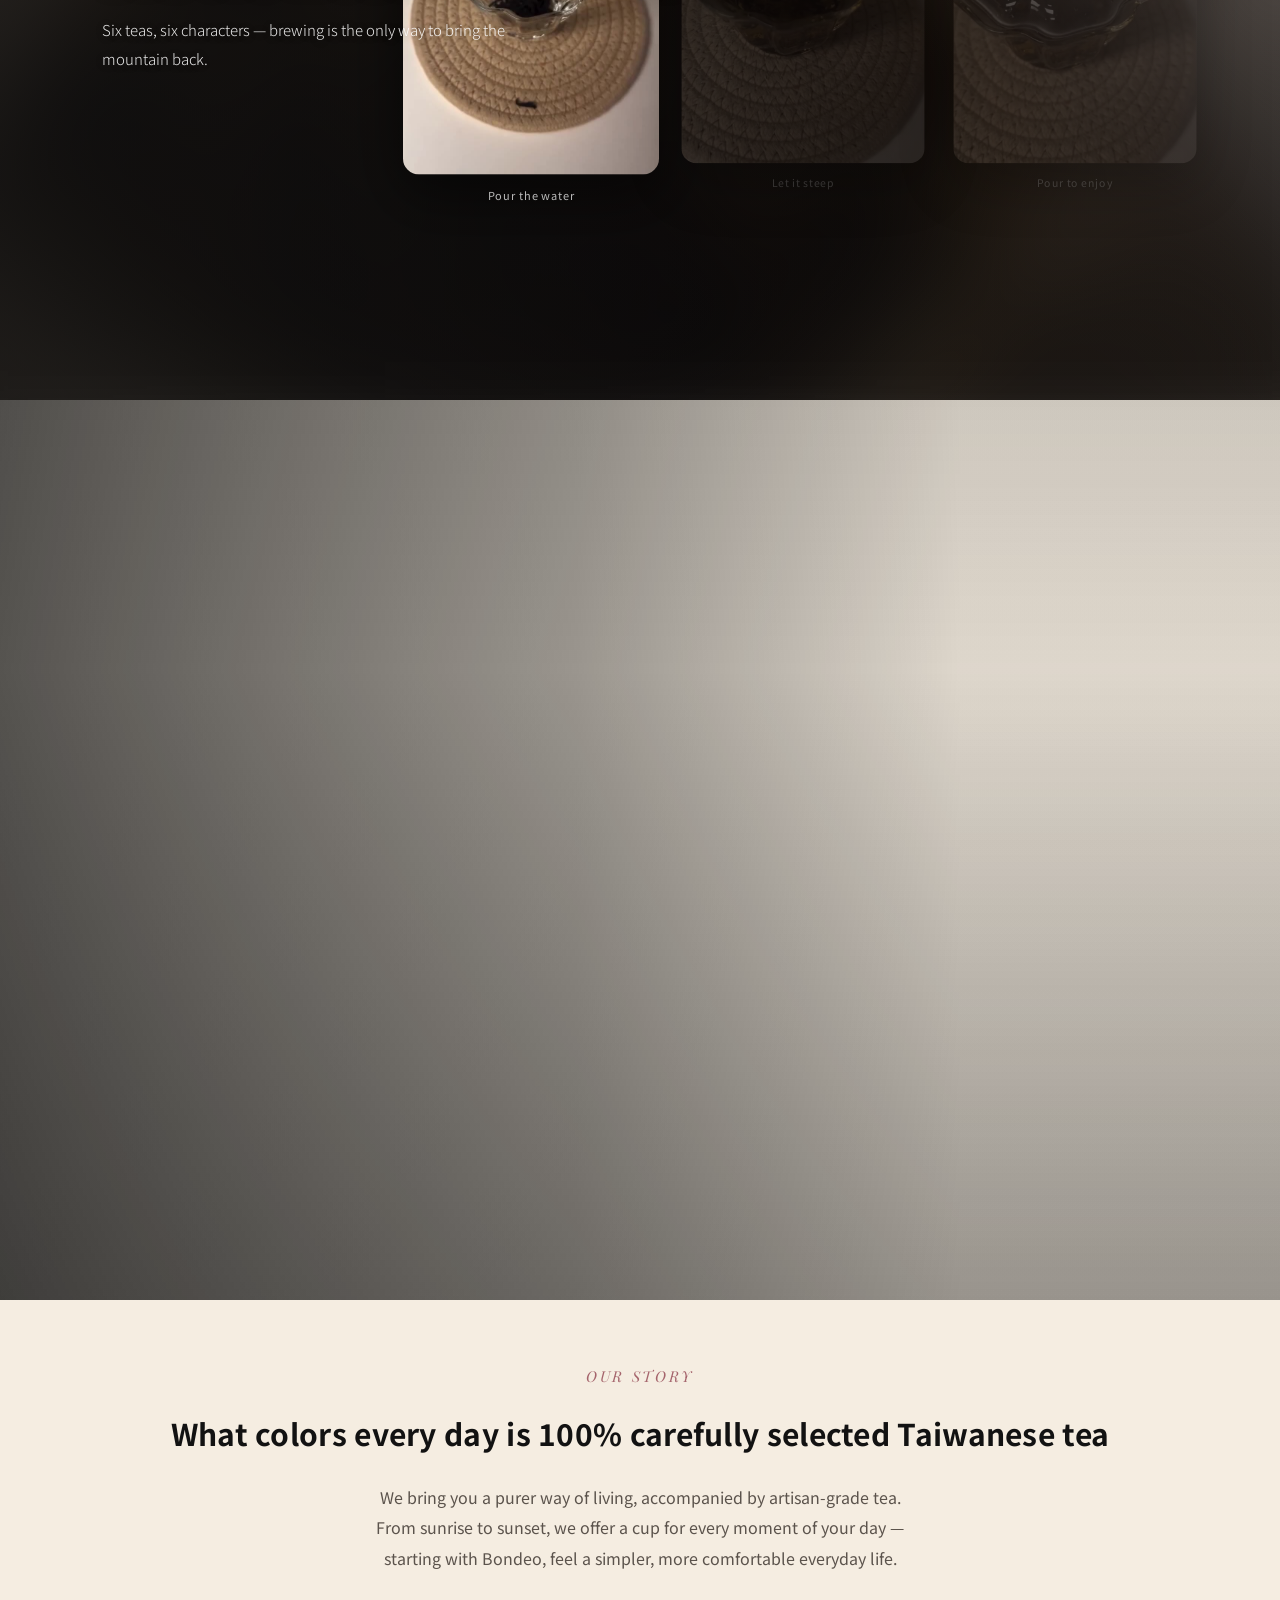
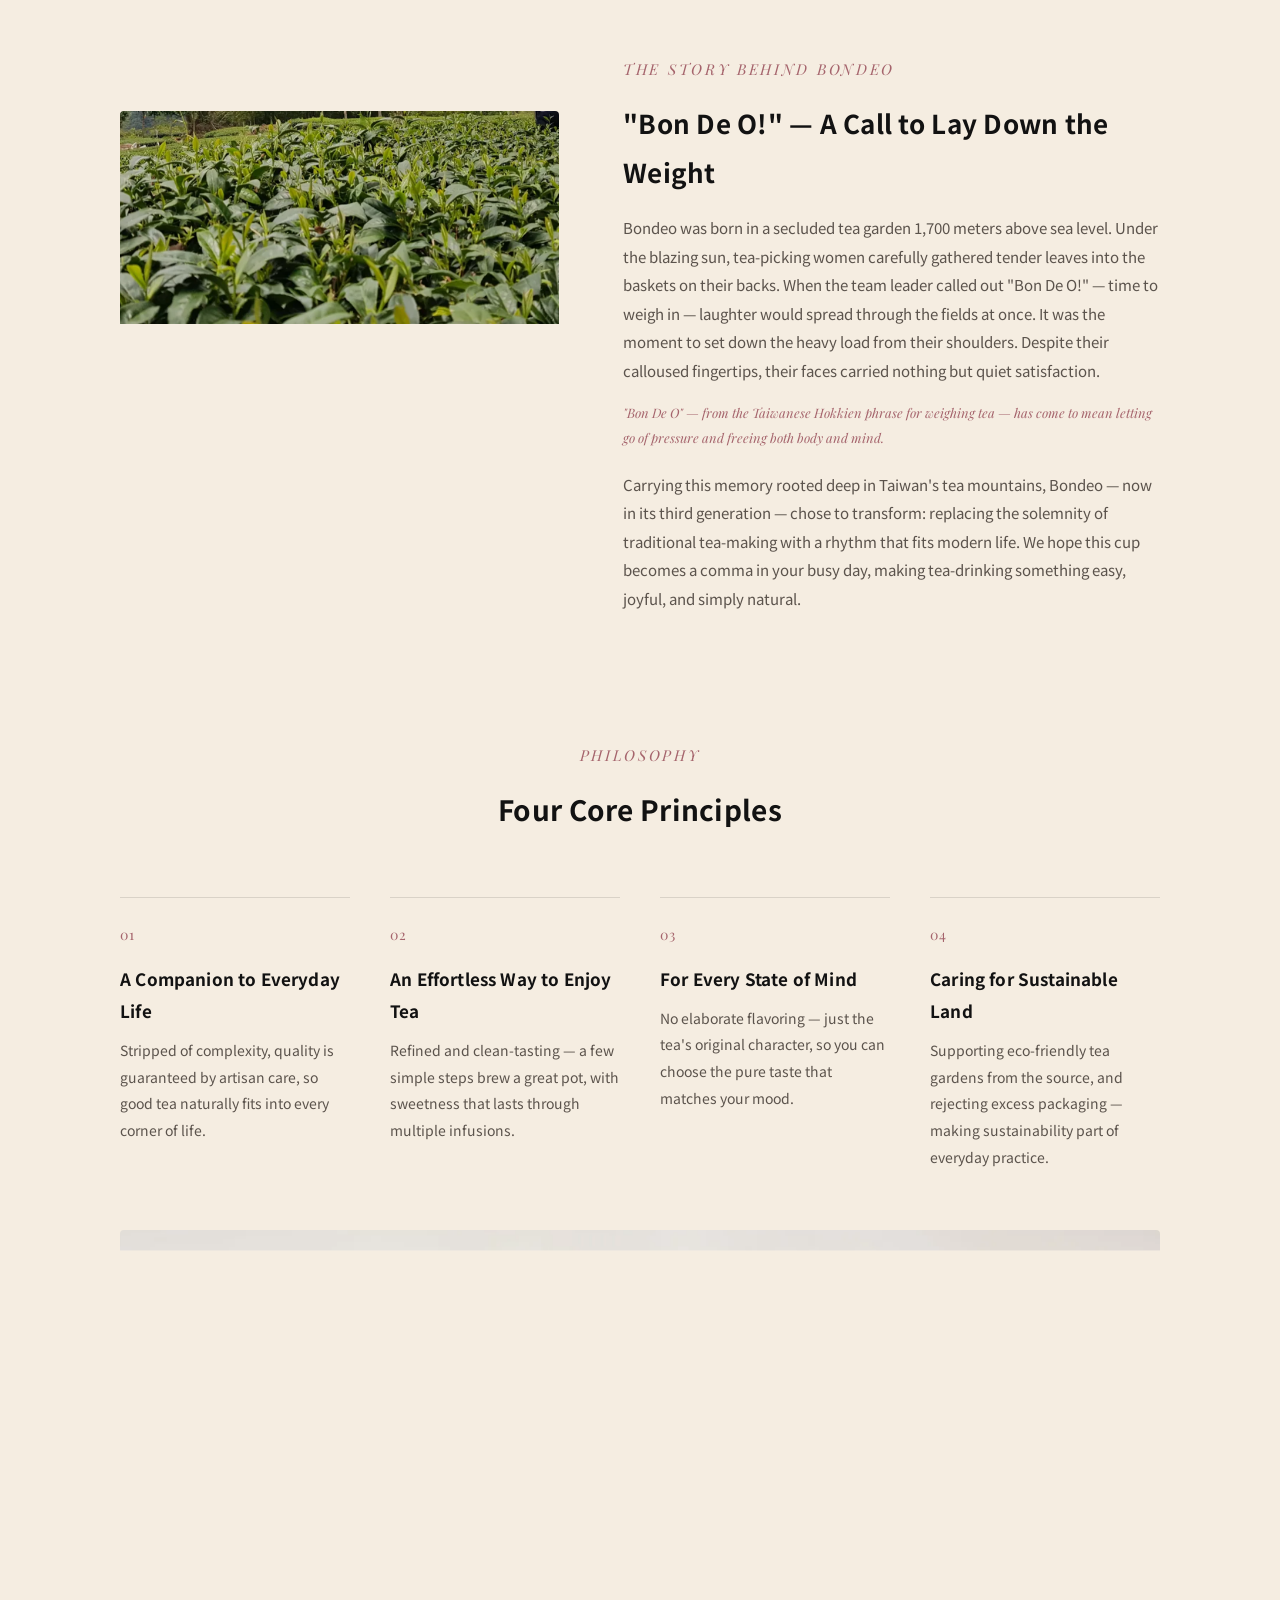
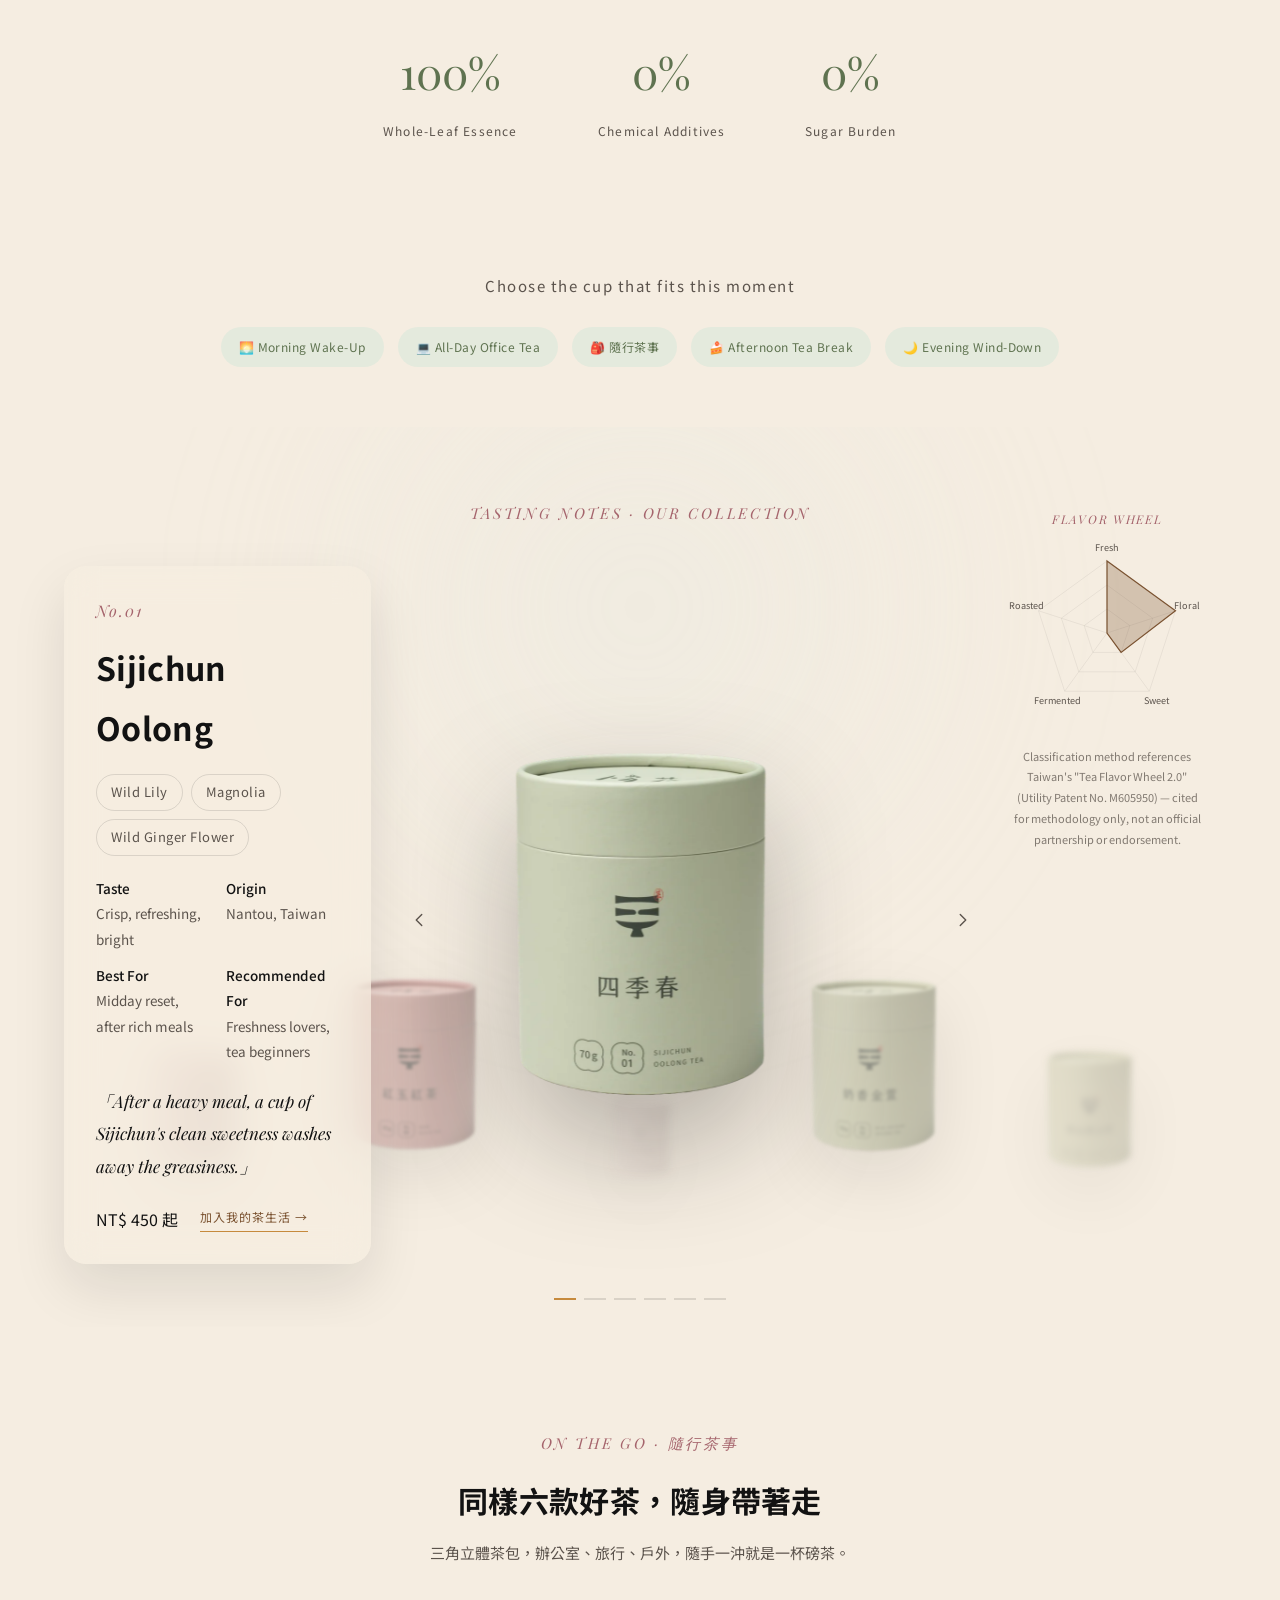
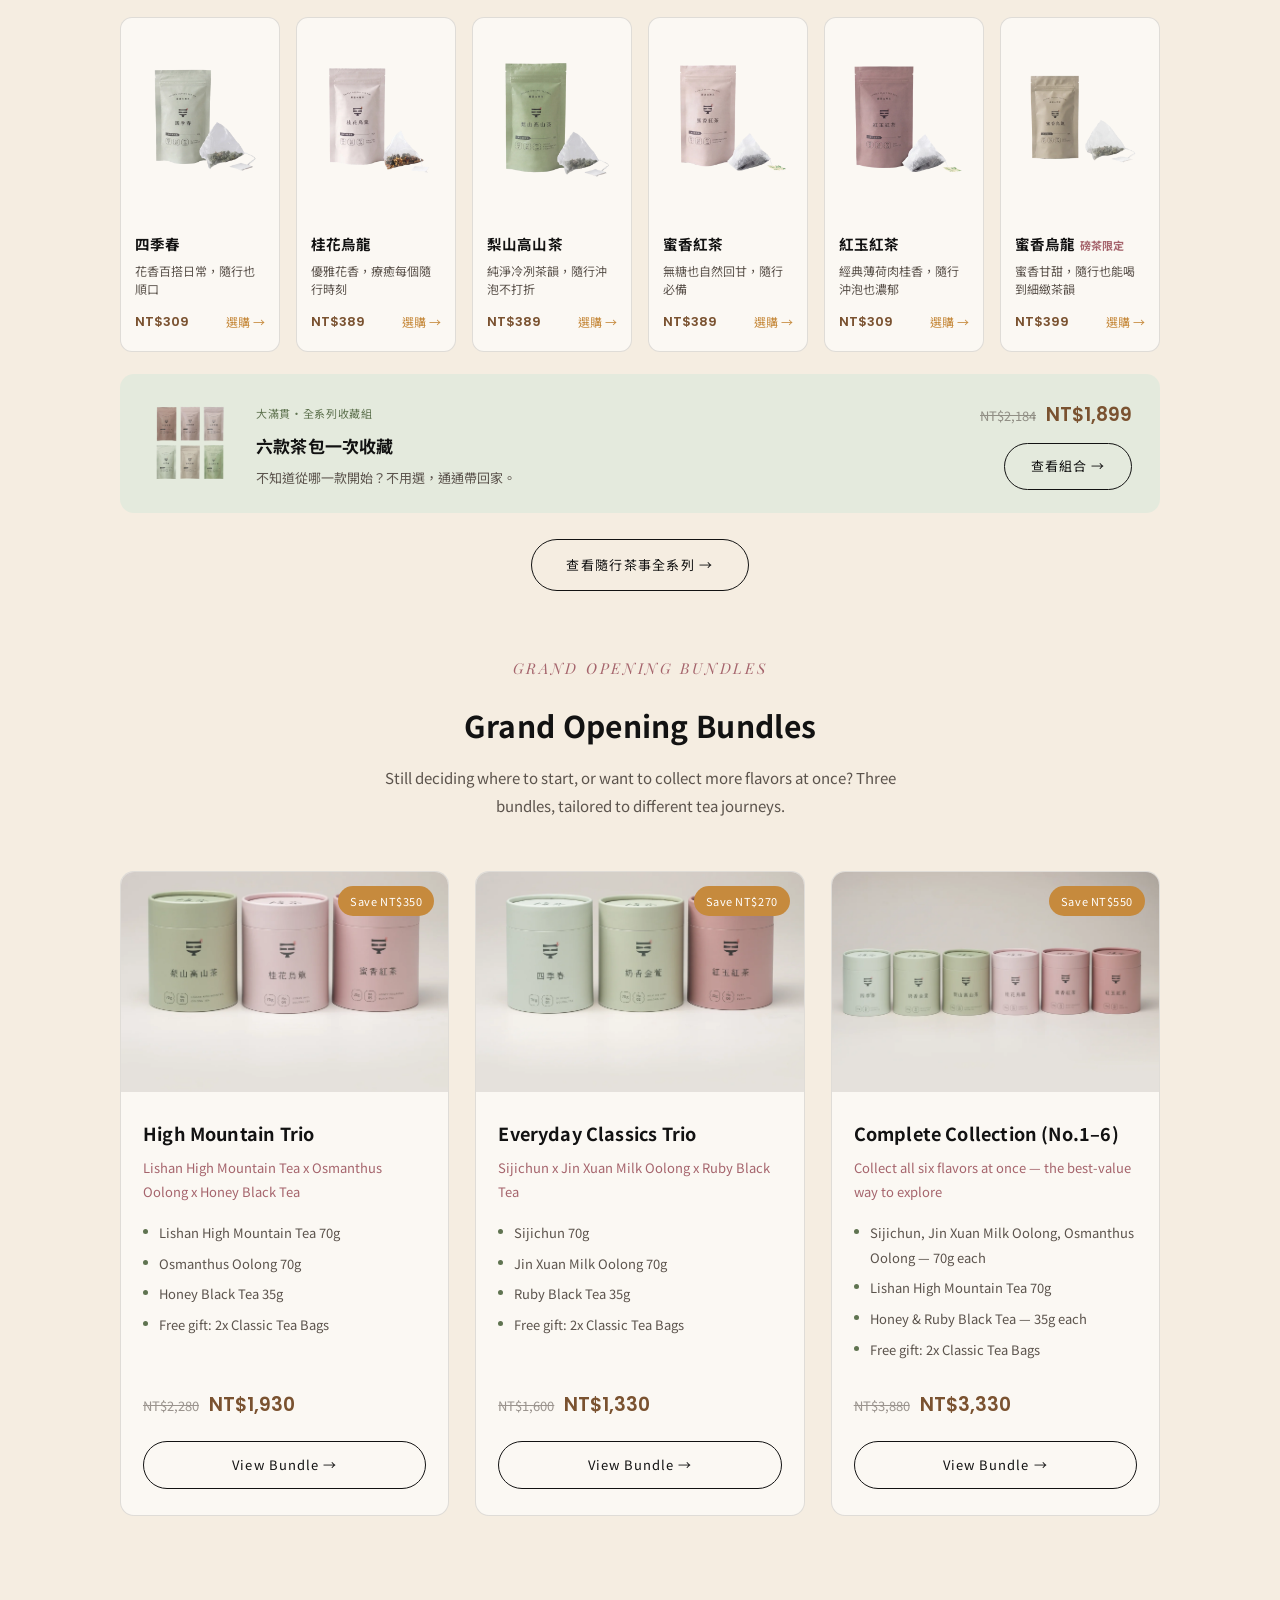
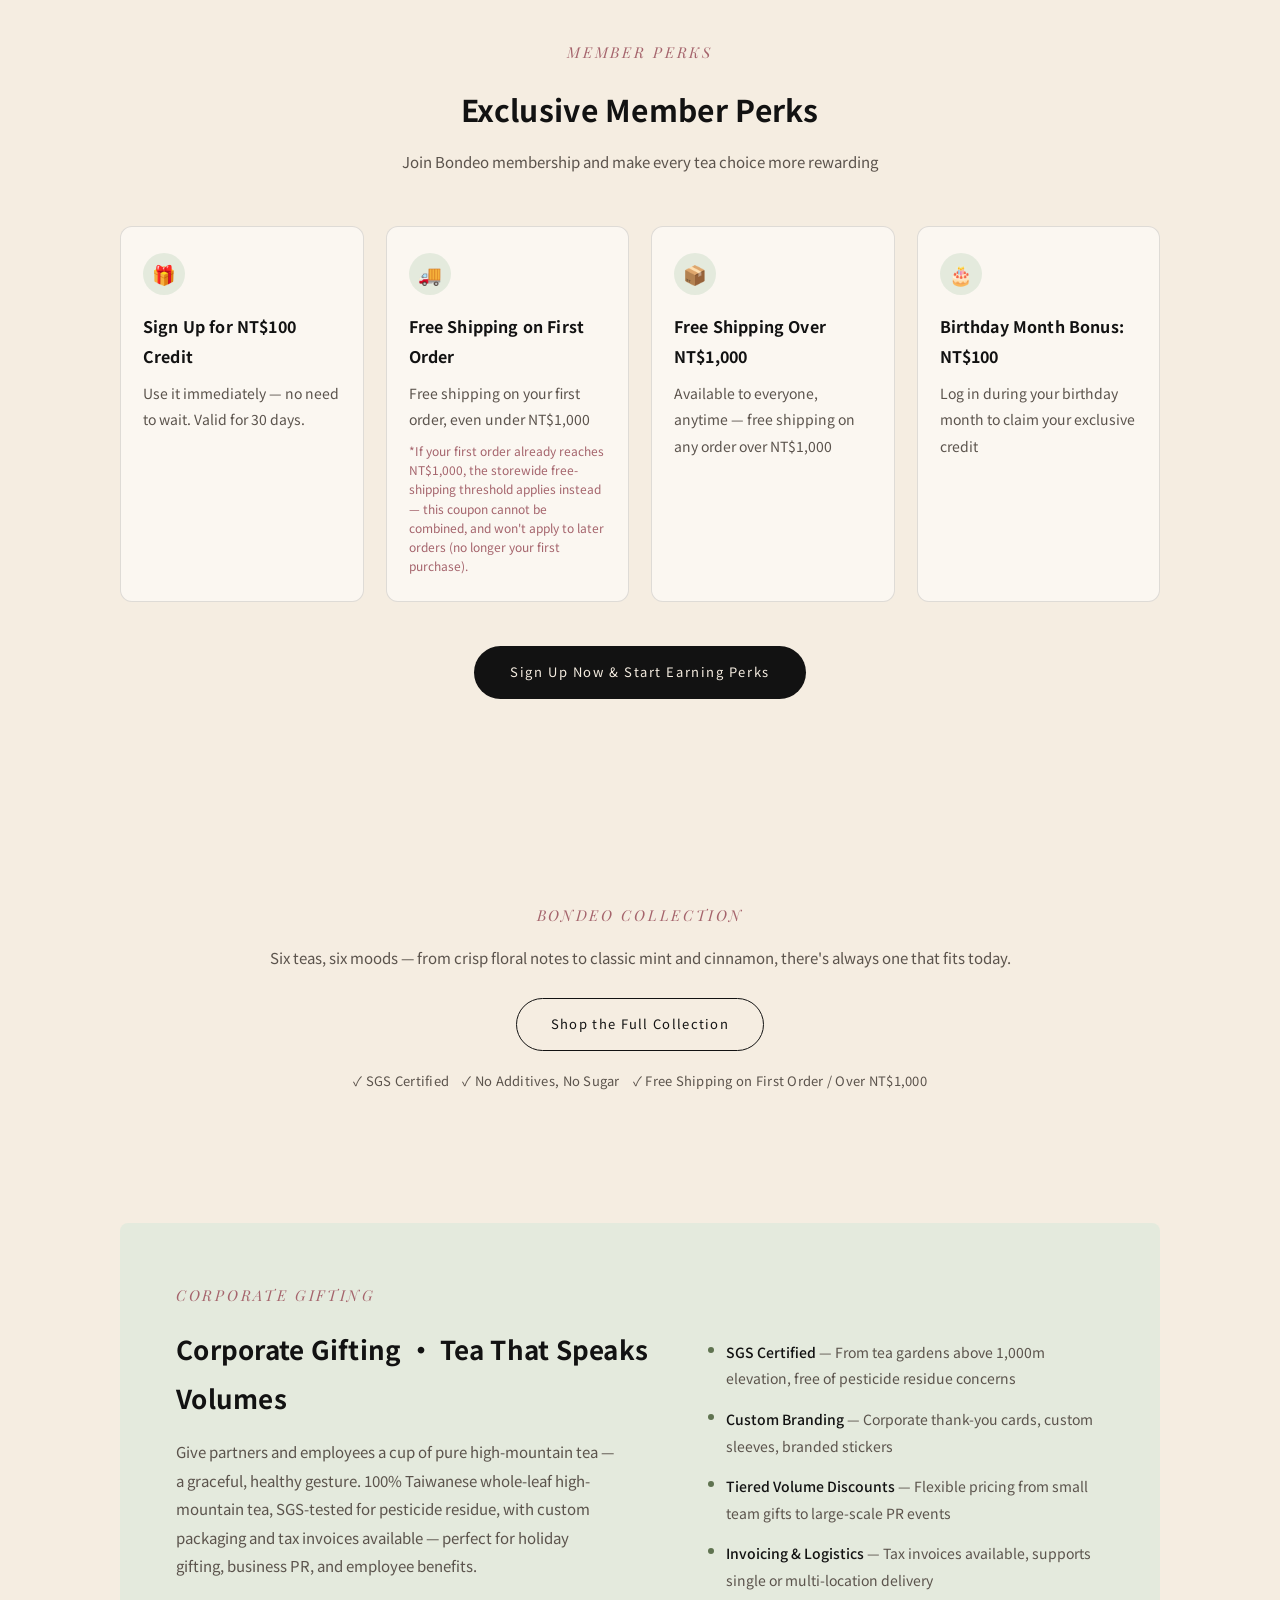
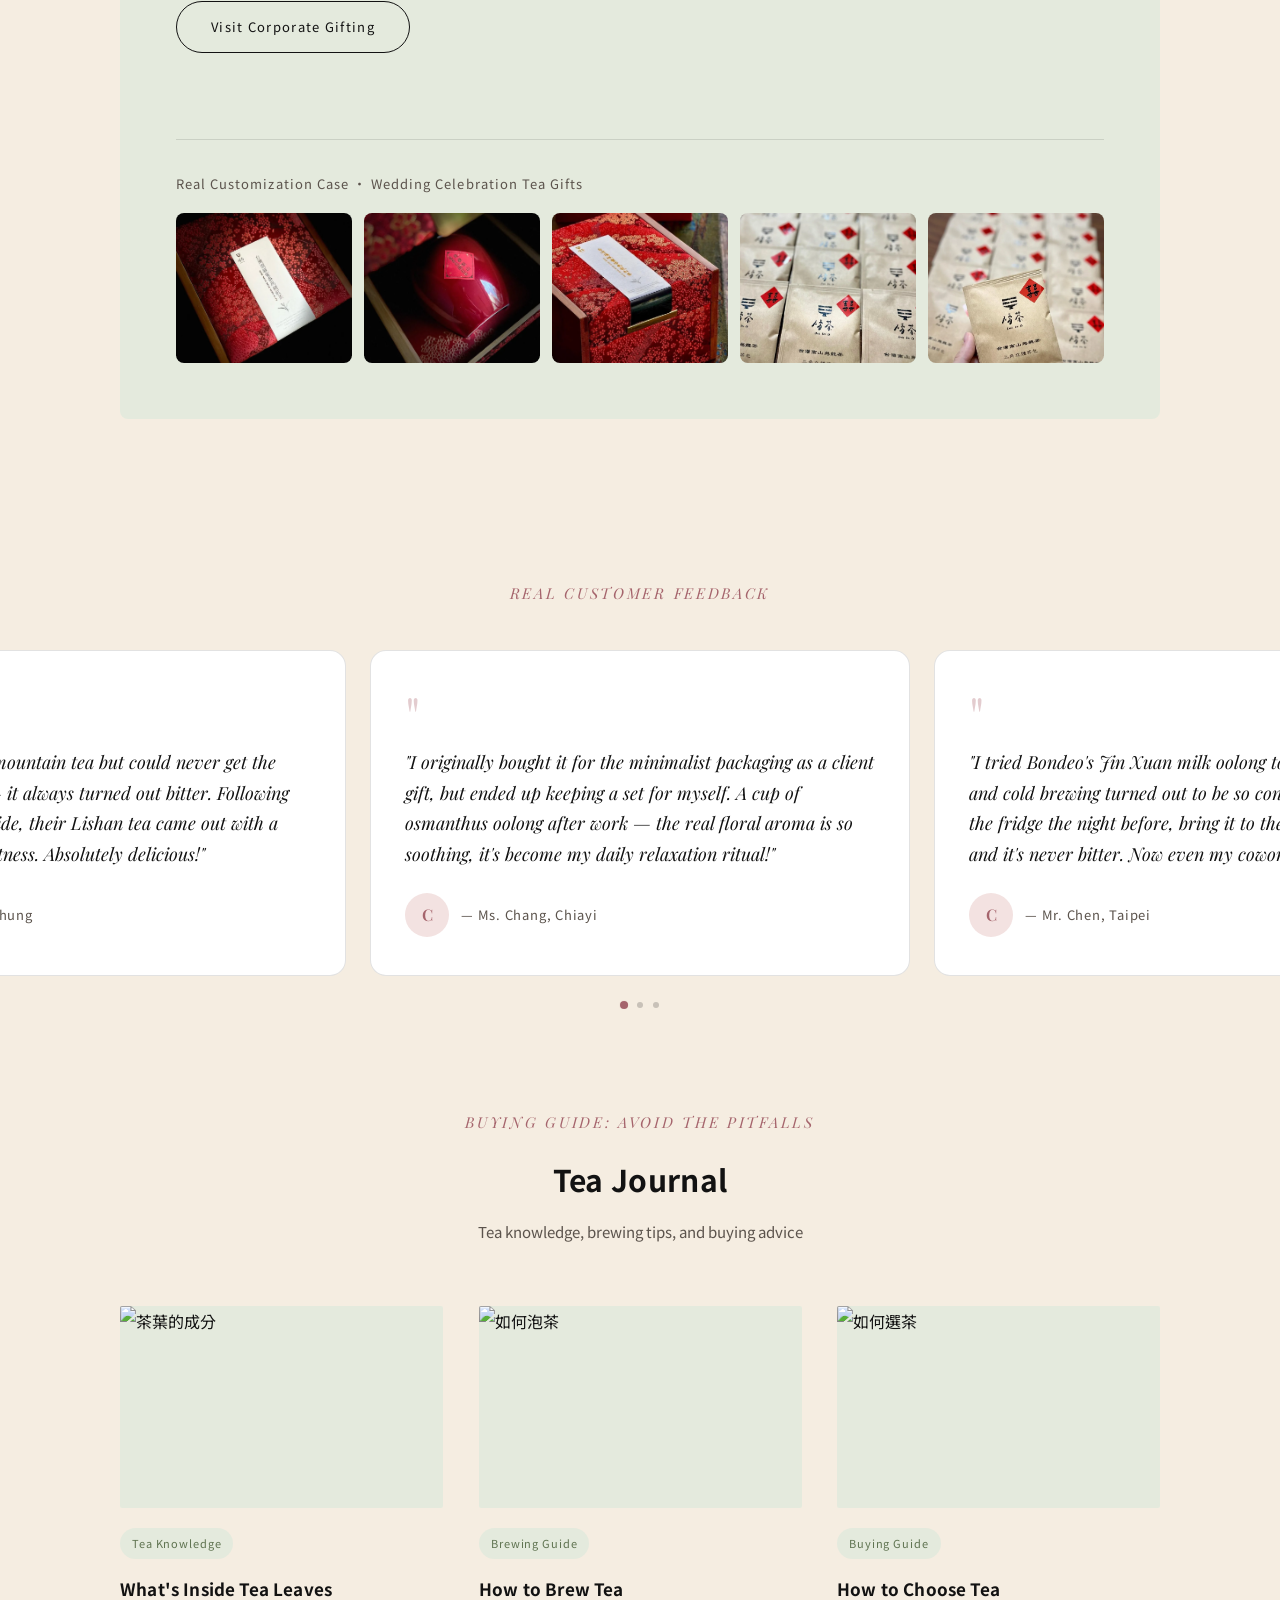
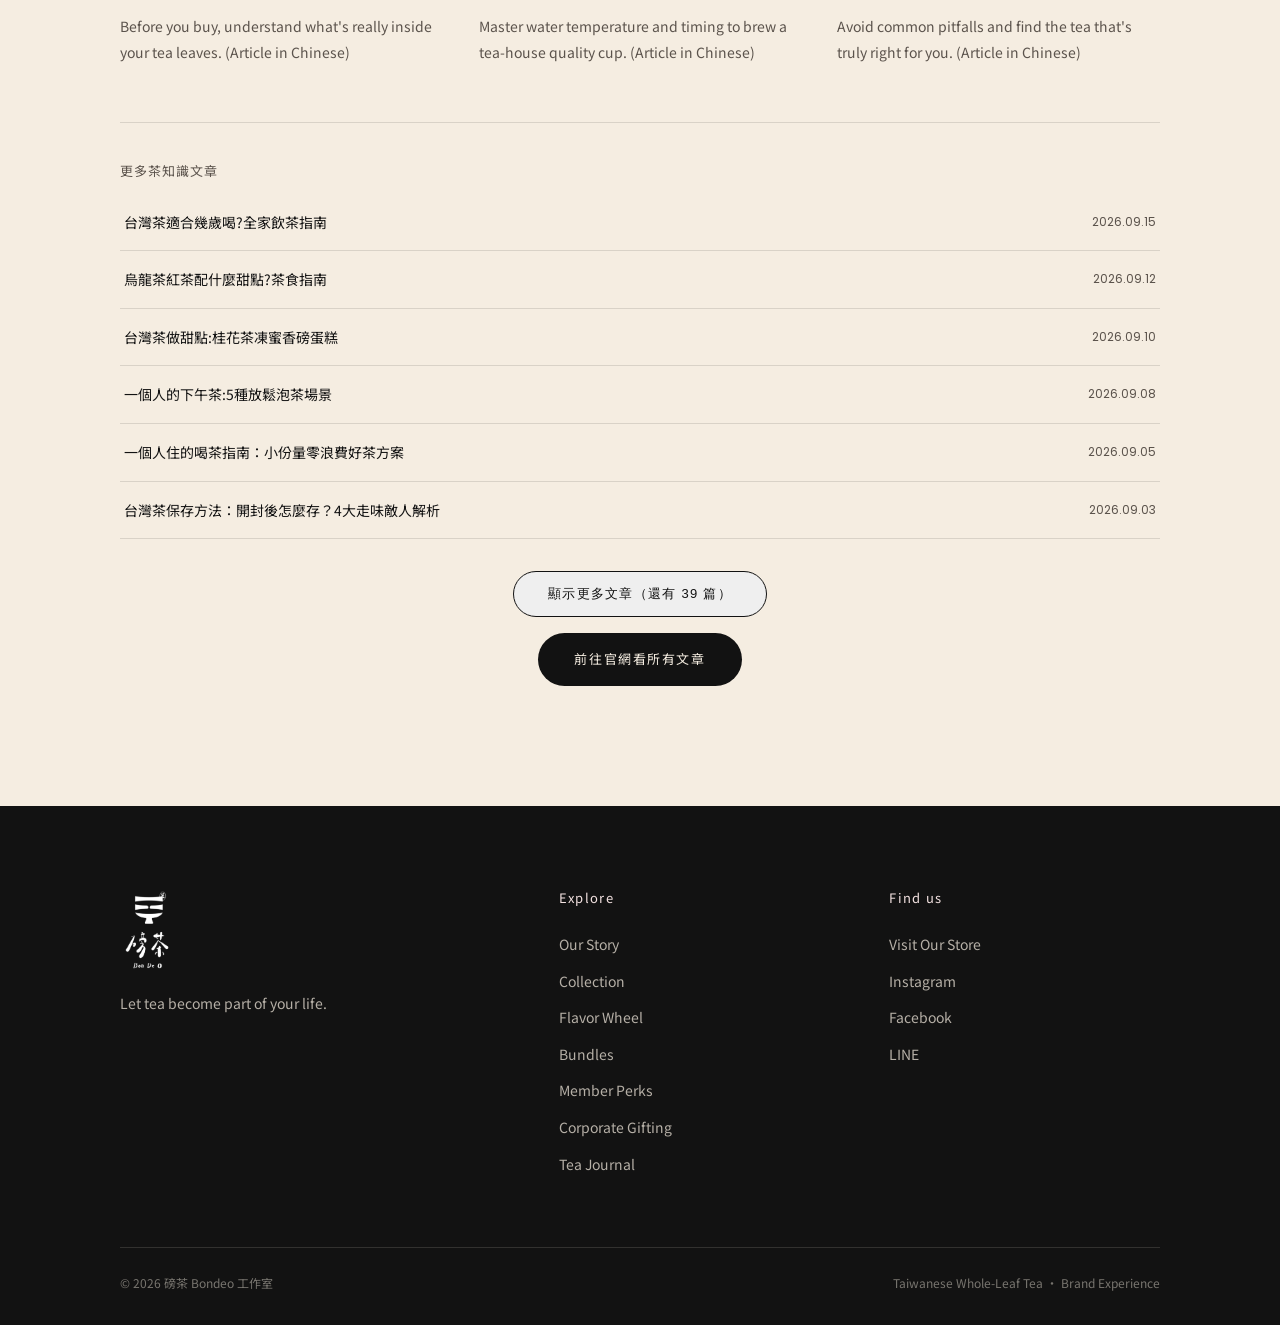
==== commit 8b5f3d2a: "Add files via upload" ====
--- a/index.html
+++ b/index.html
@@ -137,20 +137,43 @@
   #introLogo{ width:min(220px, 42vw); height:auto; display:block; }
   #introLogo path{ transform-box:fill-box; transform-origin:50% 50%; }
   #introLogo #ld-brandmark{ transform-box:view-box; transform-origin:50% 50%; }
-  .intro-veil.play #ld-icon-base{ animation:ld-base .52s cubic-bezier(.16,1,.3,1) 0ms both; }
-  .intro-veil.play #ld-icon-mid-l{ animation:ld-mid-l .48s cubic-bezier(.16,1,.3,1) 140ms both; }
-  .intro-veil.play #ld-icon-mid-r{ animation:ld-mid-r .48s cubic-bezier(.16,1,.3,1) 200ms both; }
-  .intro-veil.play #ld-icon-top{ animation:ld-top .50s cubic-bezier(.16,1,.3,1) 300ms both; }
-  .intro-veil.play #ld-seal-ring{ animation:ld-seal .48s cubic-bezier(.16,1,.3,1) 620ms both; }
-  .intro-veil.play #ld-seal-char{ animation:ld-char .34s cubic-bezier(.16,1,.3,1) 880ms both; }
-  .intro-veil.play #ld-wordmark-cn{ animation:ld-word .52s cubic-bezier(.16,1,.3,1) 1150ms both; }
-  .intro-veil.play #ld-wordmark-en{ animation:ld-word-en .46s cubic-bezier(.16,1,.3,1) 1380ms both; }
-  .intro-veil.play.loop #ld-brandmark{ animation:ld-breathe 3.2s cubic-bezier(.65,0,.35,1) 1840ms infinite; }
-  @keyframes ld-base{0%{opacity:0;transform:translateY(10px) scale(.94);}100%{opacity:1;transform:none;}}
-  @keyframes ld-mid-l{0%{opacity:0;transform:translateX(-12px);}100%{opacity:1;transform:none;}}
-  @keyframes ld-mid-r{0%{opacity:0;transform:translateX(12px);}100%{opacity:1;transform:none;}}
-  @keyframes ld-top{0%{opacity:0;transform:translateY(-12px);}100%{opacity:1;transform:none;}}
+  /* 空心蓋碗（碗身＋中段）浮現 → 慢慢注水填滿 → 實心碗蓋蓋上 → 印章 → 中英文字逐字飛入 */
+  #ld-base-outline,#ld-mid-l-outline,#ld-mid-r-outline{ opacity:0; fill:none; stroke:#F5EDE1; stroke-width:2.4; stroke-opacity:.6; }
+  #ld-base-liquid,#ld-mid-l-liquid,#ld-mid-r-liquid{ opacity:1; fill:#F5EDE1; }
+  #ld-pourRect{ transform-box:fill-box; transform-origin:50% 100%; transform:scaleY(0); }
+  #introLogo #ld-icon-base,#introLogo #ld-icon-mid-l,#introLogo #ld-icon-mid-r{ opacity:0; }
+  .intro-veil.play #ld-base-outline,.intro-veil.play #ld-mid-l-outline,.intro-veil.play #ld-mid-r-outline{ animation:ld-outline 1.75s cubic-bezier(.4,0,.2,1) 0ms both; }
+  .intro-veil.play #ld-pourRect{ animation:ld-pour 1.30s cubic-bezier(.16,1,.3,1) 300ms both; }
+  .intro-veil.play #ld-base-liquid,.intro-veil.play #ld-mid-l-liquid,.intro-veil.play #ld-mid-r-liquid{ animation:ld-liquid-out .32s ease-in 1500ms both; }
+  .intro-veil.play #ld-icon-base,.intro-veil.play #ld-icon-mid-l,.intro-veil.play #ld-icon-mid-r{ animation:ld-solidify .34s ease-out 1530ms both; }
+  .intro-veil.play #ld-icon-top{ animation:ld-top .82s cubic-bezier(.16,1,.3,1) 2020ms both; }
+  .intro-veil.play #ld-seal-ring{ animation:ld-seal .52s cubic-bezier(.16,1,.3,1) 3020ms both; }
+  .intro-veil.play #ld-seal-char{ animation:ld-char .34s cubic-bezier(.16,1,.3,1) 3320ms both; }
+  .intro-veil.play #ld-wordmark-cn{ animation:ld-word .56s cubic-bezier(.16,1,.3,1) 3680ms both; }
+  .intro-veil.play #ld-letter-B{ animation:ld-letter-l .30s cubic-bezier(.16,1,.3,1) 3940ms both; }
+  .intro-veil.play #ld-letter-o{ animation:ld-letter-b .28s cubic-bezier(.16,1,.3,1) 4010ms both; }
+  .intro-veil.play #ld-letter-n{ animation:ld-letter-b2 .28s cubic-bezier(.16,1,.3,1) 4080ms both; }
+  .intro-veil.play #ld-letter-D{ animation:ld-letter-t .28s cubic-bezier(.16,1,.3,1) 4150ms both; }
+  .intro-veil.play #ld-letter-e{ animation:ld-letter-b .28s cubic-bezier(.16,1,.3,1) 4220ms both; }
+  .intro-veil.play #ld-letter-O{ animation:ld-letter-r .30s cubic-bezier(.16,1,.3,1) 4290ms both; }
+  .intro-veil.play.loop #ld-brandmark{ animation:ld-breathe 3.2s cubic-bezier(.65,0,.35,1) 4750ms infinite; }
+  @keyframes ld-outline{0%{opacity:0;}18%{opacity:.6;}80%{opacity:.6;}100%{opacity:0;}}
+  @keyframes ld-pour{
+    0%  {transform:scaleY(0);}
+    68% {transform:scaleY(1.028); animation-timing-function:cubic-bezier(.22,1,.36,1);}
+    88% {transform:scaleY(1);}
+    100%{transform:scaleY(1);}
+  }
+  @keyframes ld-liquid-out{0%{opacity:1;}100%{opacity:0;}}
+  @keyframes ld-solidify{0%{opacity:0;}100%{opacity:1;}}
   @keyframes ld-char{0%{opacity:0;transform:scale(.86);}100%{opacity:1;transform:none;}}
+  @keyframes ld-top{
+    0%  {opacity:0; transform:translateY(-46px) rotate(-5deg) scale(1.04,1.04);}
+    52% {opacity:1; transform:translateY(2px) rotate(1deg) scale(1.035,.955); animation-timing-function:cubic-bezier(.22,1,.36,1);}
+    68% {transform:translateY(-2.5px) rotate(-.5deg) scale(.985,1.02);}
+    86% {transform:translateY(.6px) rotate(.15deg) scale(1.006,.997);}
+    100%{opacity:1; transform:none;}
+  }
   @keyframes ld-seal{
     0%  {opacity:0; transform:translateY(-22px) scale(1.22);}
     55% {opacity:1; transform:translateY(1.5px) scale(.983); animation-timing-function:cubic-bezier(.22,1,.36,1);}
@@ -158,9 +181,18 @@
     100%{opacity:1; transform:none;}
   }
   @keyframes ld-word{0%{opacity:0;transform:translateY(18px);}100%{opacity:1;transform:none;}}
-  @keyframes ld-word-en{0%{opacity:0;transform:translateY(12px);}100%{opacity:1;transform:none;}}
+  @keyframes ld-letter-l{0%{opacity:0;transform:translateX(-16px) rotate(-8deg);}100%{opacity:1;transform:none;}}
+  @keyframes ld-letter-r{0%{opacity:0;transform:translateX(16px) rotate(8deg);}100%{opacity:1;transform:none;}}
+  @keyframes ld-letter-t{0%{opacity:0;transform:translateY(-14px) rotate(-5deg);}100%{opacity:1;transform:none;}}
+  @keyframes ld-letter-b{0%{opacity:0;transform:translateY(12px) scale(.8);}100%{opacity:1;transform:none;}}
+  @keyframes ld-letter-b2{0%{opacity:0;transform:translateY(15px) rotate(5deg);}100%{opacity:1;transform:none;}}
   @keyframes ld-breathe{0%,100%{opacity:1;}50%{opacity:.965;}}
-  @media (prefers-reduced-motion: reduce){ #introLogo path, #ld-brandmark{ animation:none !important; opacity:1 !important; transform:none !important; } }
+  @media (prefers-reduced-motion: reduce){
+    #introLogo path, #ld-brandmark{ animation:none !important; transform:none !important; }
+    #ld-base-outline,#ld-mid-l-outline,#ld-mid-r-outline,#ld-base-liquid,#ld-mid-l-liquid,#ld-mid-r-liquid{ opacity:0 !important; }
+    #ld-icon-base,#ld-icon-mid-l,#ld-icon-mid-r,#ld-icon-top,#ld-seal-ring,#ld-seal-char,#ld-wordmark-cn,
+    #ld-letter-B,#ld-letter-o,#ld-letter-n,#ld-letter-D,#ld-letter-e,#ld-letter-O{ opacity:1 !important; }
+  }
 
   html{
     scroll-behavior:smooth; scroll-padding-top:110px;
@@ -783,13 +815,29 @@
 
 <div class="intro-veil play loop" id="introVeil" aria-hidden="true">
   <svg id="introLogo" viewBox="-36 -36 769 1322" xmlns="http://www.w3.org/2000/svg">
+    <defs>
+      <clipPath id="ld-pourClip" clipPathUnits="userSpaceOnUse">
+        <rect id="ld-pourRect" x="100" y="200" width="560" height="324"/>
+      </clipPath>
+    </defs>
     <g id="ld-brandmark">
+      <path id="ld-base-outline" pathLength="1" d="M 155.10,343.20 c 4,8.10 10.70,16.30 21.10,26.40 c 30.30,29.20 74.60,47.70 134.80,56.40 c 14.90,2.10 17.50,3.10 21.20,8.10 c 4.30,5.80 4,7.40 -9.70,39.90 c -10.70,25.60 -12.60,30.90 -12.10,33.90 c 0.70,4.80 3.40,8.20 8.20,10.60 c 3.70,1.90 6.10,1.90 61.40,1.90 c 64,0 62.90,0.10 67.10,-6.80 c 3.50,-5.80 2.70,-9.10 -10.10,-39.70 c -12.80,-30.60 -13.60,-33.70 -10,-39.60 c 2.90,-4.80 6.80,-6.30 22.40,-8.40 c 66.40,-9.30 120.90,-35.40 147.40,-70.80 c 6,-8 9.90,-14.70 9.10,-15.50 c -0.20,-0.20 -3.60,0.20 -7.40,1 c -109.40,23.10 -324.60,23.30 -434.90,0.40 c -5.40,-1.10 -10,-2 -10.20,-2 c -0.30,0 0.50,1.90 1.70,4.20 z"/>
+      <path id="ld-base-liquid" fill-rule="evenodd" pathLength="1" clip-path="url(#ld-pourClip)" d="M 155.10,343.20 c 4,8.10 10.70,16.30 21.10,26.40 c 30.30,29.20 74.60,47.70 134.80,56.40 c 14.90,2.10 17.50,3.10 21.20,8.10 c 4.30,5.80 4,7.40 -9.70,39.90 c -10.70,25.60 -12.60,30.90 -12.10,33.90 c 0.70,4.80 3.40,8.20 8.20,10.60 c 3.70,1.90 6.10,1.90 61.40,1.90 c 64,0 62.90,0.10 67.10,-6.80 c 3.50,-5.80 2.70,-9.10 -10.10,-39.70 c -12.80,-30.60 -13.60,-33.70 -10,-39.60 c 2.90,-4.80 6.80,-6.30 22.40,-8.40 c 66.40,-9.30 120.90,-35.40 147.40,-70.80 c 6,-8 9.90,-14.70 9.10,-15.50 c -0.20,-0.20 -3.60,0.20 -7.40,1 c -109.40,23.10 -324.60,23.30 -434.90,0.40 c -5.40,-1.10 -10,-2 -10.20,-2 c -0.30,0 0.50,1.90 1.70,4.20 z"/>
+      <path id="ld-mid-l-outline" pathLength="1" d="M 153,249.40 c 0,25.10 0.10,45.60 0.30,45.60 c 0.10,0 5.80,-1.10 12.70,-2.40 c 40.60,-8 95.10,-13.50 154.50,-15.60 c 34.10,-1.20 36.90,-1.70 42.10,-6.20 c 11,-9.60 10.10,-26.20 -2.10,-38.30 c -8.30,-8.40 -12.70,-9.70 -35.90,-10.60 c -61.60,-2.60 -111.90,-7.40 -150.10,-14.40 c -7.70,-1.50 -15.70,-2.90 -17.70,-3.20 c -3.80,-0.60 -3.80,-0.60 -3.80,45.10 z"/>
+      <path id="ld-mid-l-liquid" fill-rule="evenodd" pathLength="1" clip-path="url(#ld-pourClip)" d="M 153,249.40 c 0,25.10 0.10,45.60 0.30,45.60 c 0.10,0 5.80,-1.10 12.70,-2.40 c 40.60,-8 95.10,-13.50 154.50,-15.60 c 34.10,-1.20 36.90,-1.70 42.10,-6.20 c 11,-9.60 10.10,-26.20 -2.10,-38.30 c -8.30,-8.40 -12.70,-9.70 -35.90,-10.60 c -61.60,-2.60 -111.90,-7.40 -150.10,-14.40 c -7.70,-1.50 -15.70,-2.90 -17.70,-3.20 c -3.80,-0.60 -3.80,-0.60 -3.80,45.10 z"/>
+      <path id="ld-mid-r-outline" pathLength="1" d="M 597.50,205.10 c -28.80,6.80 -93.40,13.70 -152,16.30 c -29.40,1.30 -30.20,1.40 -36.30,4.10 c -11.10,5 -18.90,15.70 -19.90,27.40 c -0.70,7.80 3.20,15.30 10.10,19.60 c 4.80,2.90 5.10,3 24,3.70 c 75.10,2.90 131.60,8.40 172,16.80 c 5.40,1.10 10,2 10.20,2 c 0.20,0 0.40,-20.50 0.40,-45.50 c 0,-51.50 0.90,-46.60 -8.50,-44.40 z"/>
+      <path id="ld-mid-r-liquid" fill-rule="evenodd" pathLength="1" clip-path="url(#ld-pourClip)" d="M 597.50,205.10 c -28.80,6.80 -93.40,13.70 -152,16.30 c -29.40,1.30 -30.20,1.40 -36.30,4.10 c -11.10,5 -18.90,15.70 -19.90,27.40 c -0.70,7.80 3.20,15.30 10.10,19.60 c 4.80,2.90 5.10,3 24,3.70 c 75.10,2.90 131.60,8.40 172,16.80 c 5.40,1.10 10,2 10.20,2 c 0.20,0 0.40,-20.50 0.40,-45.50 c 0,-51.50 0.90,-46.60 -8.50,-44.40 z"/>
       <path id="ld-icon-top" fill="#F5EDE1" fill-rule="evenodd" pathLength="1" d="M 153,113.50 c 0,31.10 0.30,45.50 1.10,45.50 c 0.50,0 8.30,-1.30 17.20,-3 c 115.70,-21.30 315.90,-20.80 422.60,1.10 c 5.10,1 9.90,1.90 10.70,1.90 c 1.10,0 1.40,-2.30 1.40,-11 c 0,-10.90 0,-10.90 -3.70,-11.50 c -15.20,-2.50 -22.50,-6.90 -32.70,-19.70 c -7.70,-9.60 -10.10,-15.40 -12.20,-29.20 c -0.80,-5.50 -1.70,-10.20 -1.90,-10.40 c -0.20,-0.20 -8.80,0.60 -19.20,1.70 c -57.30,6.40 -103.50,8.50 -171.80,7.80 c -28.60,-0.30 -59.60,-1 -69,-1.60 c -52.80,-3.30 -99.50,-8.70 -131,-15 c -5.50,-1.20 -10.30,-2.10 -10.70,-2.10 c -0.50,0 -0.80,20.50 -0.80,45.50 z M 590,71.10 c -1.90,0.50 -8.90,1.70 -15.50,2.70 c -11.40,1.70 -12,1.90 -12.40,4.30 c -0.70,5.10 2.10,19.40 5,25.60 c 3.70,7.70 15.50,20.60 21.80,23.70 c 3.90,2 13.10,4.60 16.10,4.60 c 0.60,0 1,-6.40 1,-15.60 c 0,-15.70 0,-15.70 -2.10,-13 c -2.90,3.70 -7.50,3.60 -9.10,-0.20 c -0.70,-1.50 -1.30,-2.80 -1.40,-3 c -0.10,-0.20 -1.90,0.90 -4,2.30 c -4.60,3.10 -8.20,4.10 -10.30,2.80 c -4.30,-2.70 -1.20,-8 8.20,-13.80 c 7.50,-4.60 8.90,-7.10 4.70,-8 c -6,-1.30 -5.90,-4.30 0.30,-6.80 c 2.90,-1.30 3.70,-2.10 3.70,-4.10 c 0,-2.80 -0.40,-2.90 -6,-1.50 z"/>
       <path id="ld-icon-mid-l" fill="#F5EDE1" fill-rule="evenodd" pathLength="1" d="M 153,249.40 c 0,25.10 0.10,45.60 0.30,45.60 c 0.10,0 5.80,-1.10 12.70,-2.40 c 40.60,-8 95.10,-13.50 154.50,-15.60 c 34.10,-1.20 36.90,-1.70 42.10,-6.20 c 11,-9.60 10.10,-26.20 -2.10,-38.30 c -8.30,-8.40 -12.70,-9.70 -35.90,-10.60 c -61.60,-2.60 -111.90,-7.40 -150.10,-14.40 c -7.70,-1.50 -15.70,-2.90 -17.70,-3.20 c -3.80,-0.60 -3.80,-0.60 -3.80,45.10 z"/>
       <path id="ld-icon-mid-r" fill="#F5EDE1" fill-rule="evenodd" pathLength="1" d="M 597.50,205.10 c -28.80,6.80 -93.40,13.70 -152,16.30 c -29.40,1.30 -30.20,1.40 -36.30,4.10 c -11.10,5 -18.90,15.70 -19.90,27.40 c -0.70,7.80 3.20,15.30 10.10,19.60 c 4.80,2.90 5.10,3 24,3.70 c 75.10,2.90 131.60,8.40 172,16.80 c 5.40,1.10 10,2 10.20,2 c 0.20,0 0.40,-20.50 0.40,-45.50 c 0,-51.50 0.90,-46.60 -8.50,-44.40 z"/>
       <path id="ld-icon-base" fill="#F5EDE1" fill-rule="evenodd" pathLength="1" d="M 155.10,343.20 c 4,8.10 10.70,16.30 21.10,26.40 c 30.30,29.20 74.60,47.70 134.80,56.40 c 14.90,2.10 17.50,3.10 21.20,8.10 c 4.30,5.80 4,7.40 -9.70,39.90 c -10.70,25.60 -12.60,30.90 -12.10,33.90 c 0.70,4.80 3.40,8.20 8.20,10.60 c 3.70,1.90 6.10,1.90 61.40,1.90 c 64,0 62.90,0.10 67.10,-6.80 c 3.50,-5.80 2.70,-9.10 -10.10,-39.70 c -12.80,-30.60 -13.60,-33.70 -10,-39.60 c 2.90,-4.80 6.80,-6.30 22.40,-8.40 c 66.40,-9.30 120.90,-35.40 147.40,-70.80 c 6,-8 9.90,-14.70 9.10,-15.50 c -0.20,-0.20 -3.60,0.20 -7.40,1 c -109.40,23.10 -324.60,23.30 -434.90,0.40 c -5.40,-1.10 -10,-2 -10.20,-2 c -0.30,0 0.50,1.90 1.70,4.20 z"/>
       <path id="ld-wordmark-cn" fill="#F5EDE1" fill-rule="evenodd" pathLength="1" d="M 254.30,655.70 c -2.80,0.50 -2.80,1 -0.40,4.90 c 1.20,2 4.20,4.10 8.70,6.30 c 3.70,1.80 8.10,4.30 9.70,5.70 c 2.90,2.40 2.90,2.40 -10,8.50 c -14.90,7 -17.30,8.90 -17.30,13.60 c 0,3.60 3.50,6.60 9.20,7.80 c 2.80,0.70 2.80,0.70 2.80,26.60 c 0,29.20 1.40,25.90 -13.80,33.90 c -6.10,3.20 -6.30,3.30 -10.20,1.70 c -4,-1.50 -4,-1.50 -5.40,1.20 c -3,5.60 -7.60,29.80 -7.60,39.30 c 0,5.30 2.20,7.80 6.70,7.80 c 3.40,0 5.50,-2 7.20,-6.90 c 2.70,-8.10 9.70,-13.30 22.60,-16.60 c 10.90,-2.80 31.40,-1.50 41.60,2.60 c 4.50,1.80 5.20,4.50 4.50,16.80 c -0.60,9 -0.50,11.60 0.80,14.30 c 4.50,9.50 17.90,8.80 27.10,-1.40 c 15.20,-16.80 13.50,-43.50 -3.70,-58.30 c -8.50,-7.30 -25,-13.40 -36.10,-13.50 c -3.70,0 -3.70,0 -3.20,-3.80 c 0.30,-2 1.60,-12.60 2.90,-23.60 c 2.50,-20.90 2.80,-21.60 7.90,-21.60 c 7.90,0 14.20,-6 13.40,-12.50 c -1,-7.30 -7.70,-11.30 -21.90,-13 c -5.40,-0.70 -5.60,-0.80 -6.20,-4 c -0.90,-4.40 -5,-7.90 -15.20,-12.70 c -8,-3.70 -9.40,-4 -14.10,-3.10 z M 577,655.70 c -8.40,3.20 -10.90,8.80 -12.40,28.30 c -0.70,8.60 -1.60,16.20 -2,16.80 c -0.40,0.80 -2.10,1 -4.40,0.70 c -2,-0.30 -11.20,-1.20 -20.40,-1.90 c -9.20,-0.80 -17.10,-1.70 -17.60,-2 c -0.60,-0.30 -0.40,-3 0.40,-6.80 c 1.70,-7.80 1.70,-13.80 0.10,-15.90 c -5.80,-7.50 -15.20,-3.10 -18.20,8.60 c -0.80,3.20 -1.50,6.90 -1.50,8.10 c 0,3.50 -2.10,4.40 -12.60,5.40 c -5.50,0.50 -12.30,1.40 -15.20,2 c -15.90,3.50 -24.30,18.80 -17.80,32.50 c 5,10.70 11.50,13.70 31.30,14.30 c 16.10,0.50 14.20,-1 17.30,13.20 c 3.20,14.20 10.30,20 19,15.50 c 3,-1.60 9.40,-11.60 18,-28.30 c 4.90,-9.50 6.10,-10.60 14.60,-12.50 c 6.10,-1.50 6.10,-1.50 6.80,17.20 c 1.40,38.60 1.90,41.70 7,39.30 c 3.50,-1.60 13.60,-17.10 16.90,-26.10 c 2.70,-7.20 6.70,-24.80 6.70,-29.40 c 0,-5 2.70,-6.60 17.30,-10.30 c 21.10,-5.20 24.30,-7.50 17.90,-12.20 c -3.30,-2.30 -6.10,-3.10 -16.10,-4.70 c -7.10,-1.10 -12.60,-2.40 -13.30,-3.20 c -0.80,-1 -1.20,-7.50 -1.20,-20.20 c -0.10,-18.80 -0.10,-18.80 -3,-22.50 c -4.10,-5.50 -11.80,-8 -17.60,-5.90 z M 282.60,705.20 c -5.50,33.80 -9.50,48.20 -12.60,46.30 c -0.40,-0.30 -1.10,-7.60 -1.40,-16.20 c -0.30,-8.70 -0.90,-19.70 -1.20,-24.60 c -0.60,-8.70 -0.60,-8.70 7.60,-8.70 c 8.10,0 8.10,0 7.60,3.20 z M 124.40,721.40 c -10.90,5 -28,11.60 -30.10,11.60 c -0.20,0 -0.30,-1.20 -0.30,-2.60 c 0,-3.50 -3.10,-2.80 -4.50,1 c -2.40,7 6.70,7.40 25.50,1.10 c 7.30,-2.50 13.60,-4.30 13.80,-4 c 0.30,0.30 -0.70,2.20 -2.20,4.20 c -12.50,17.10 -24.30,36.30 -46.50,75.70 c -8.40,14.80 -18.60,32.60 -22.80,39.50 c -4.20,6.90 -11.40,19.70 -16,28.40 c -10.20,19.50 -20.50,36.40 -28.90,47.90 c -9.40,13 -11.60,17.90 -12.20,26.90 c -0.50,9.40 0.70,13.60 5.80,18.80 c 12,12.30 28.30,11.30 40.80,-2.40 c 6.60,-7.20 6.80,-7.60 28.90,-55 c 27.70,-59.60 36.60,-80.70 47.90,-113.90 c 10.20,-30 21.80,-73.70 21.20,-79.80 c -0.50,-5.30 -4,-4.90 -20.40,2.60 z M 543,738.70 c 0,1 -3.10,6.30 -6.90,11.80 c -13.30,19.10 -20.80,19.40 -21.40,0.80 c -0.30,-8.20 1.20,-9.50 13.30,-12.20 c 11.20,-2.50 15,-2.60 15,-0.40 z M 530.80,788 c -0.90,0.60 -4.30,4.70 -7.50,9.30 c -13.90,19.80 -57.90,75.10 -85.70,107.80 c -15.30,18 -18,22.60 -18,30.90 c 0,16.80 17.90,26.90 33.10,18.60 c 7.10,-3.90 9.70,-6.90 20.50,-24.10 c 21.30,-33.80 25.80,-42.60 39,-76.50 c 5.50,-14 12,-30.10 14.50,-35.70 c 5.10,-11.60 3.70,-11.70 22.30,0.80 c 19.50,13 18.40,11.90 70.30,71.90 c 17.70,20.40 33.10,37.30 36.20,39.70 c 11.50,8.70 25.50,7.70 34.70,-2.50 c 4.80,-5.40 7.20,-11.80 6.60,-18.40 c -1,-11.80 -6.10,-17.70 -27,-30.80 c -9,-5.70 -28.50,-18.70 -43.30,-29 c -30.80,-21.40 -38.80,-26.10 -67.70,-40.60 c -11.50,-5.80 -21.20,-11.20 -21.50,-12.10 c -0.30,-0.90 -0.70,-3.40 -0.70,-5.70 c -0.10,-4.40 -2.20,-5.70 -5.80,-3.60 z M 251.50,810.40 c -2.40,3.70 -1.10,6.60 6.60,14.20 c 3.80,3.80 6.90,7.40 6.90,8 c 0,1.60 -4,3 -15.50,5.50 c -5.50,1.10 -11,2.70 -12.20,3.50 c -2.50,1.60 -3.10,6.20 -1.10,8.20 c 1.70,1.70 8.90,1.50 16.10,-0.40 c 3.70,-0.90 7.70,-1.30 10,-1 c 4,0.70 11.10,3.90 12.10,5.50 c 0.60,1 -20.30,24.60 -44.80,50.60 c -21.20,22.60 -29.10,30.30 -40.10,39.20 c -10.30,8.30 -14.70,13.40 -17.10,20 c -5.60,15.70 6.60,32.20 23.80,32.30 c 11,0 20.50,-5 34.10,-17.90 c 11.20,-10.70 20.20,-25.20 39.10,-62.80 c 6,-12.10 7.90,-13.90 13.20,-12.80 c 9.70,1.80 8.40,12.20 -4.80,37.50 c -12.20,23.50 -25.90,48 -41.30,74 c -15,25.30 -17.90,30.90 -19.60,37.30 c -4.30,17.20 8.90,32.90 26.50,31.50 c 12.70,-1.10 29.20,-12.90 39.90,-28.70 c 24.10,-35.80 42.80,-114.10 33.90,-142.70 c -4.20,-13.60 -14.10,-21.40 -28.30,-22.40 l -7.60,-0.50 l 5.30,-14 c 6.50,-17 6.90,-21.70 2.50,-26.80 c -2.80,-3.10 -11.90,-7.50 -19.30,-9.30 c -2.70,-0.60 -2.70,-0.60 -0.10,-4 c 4,-5.40 4.20,-10.90 0.40,-16.10 c -6.60,-9.10 -15.40,-12.80 -18.60,-7.90 z M 138.20,831 c -5.10,1.10 -9.50,3.70 -13.60,7.90 c -2.40,2.50 -3.20,2.80 -5.40,2 c -3.80,-1.50 -4.20,0 -4.20,15.80 c 0,11.60 0.30,14.90 1.90,18.50 c 1.10,2.70 1.50,5 1,6.30 c -1.80,4.60 -1,10 1.90,12.80 c 3.20,3.10 10.90,5 16,4.10 c 15.40,-2.80 29.20,-24 29.20,-44.90 c 0,-15.80 -11.60,-25.50 -26.80,-22.50 z M 548.30,884.90 c -3.80,2.40 -7.10,7.90 -11.20,18.70 c -4.10,10.70 -5.50,11.80 -17.60,14.30 c -5.50,1.20 -11.10,2.90 -12.50,4 c -3.60,2.60 -3.80,6.50 -0.30,9.70 c 2.70,2.60 3.10,2.60 11.60,2 c 4.80,-0.30 8.70,-0.20 8.70,0.20 c 0,0.40 -0.70,4.50 -1.60,9.20 c -1.30,7.40 -1.30,14.50 -0.40,55.50 c 0.60,26 1.60,48.80 2.10,51 c 3.60,13.50 12.30,21.50 23.40,21.50 c 10.80,0 17.70,-6.10 22.10,-19.60 c 2.70,-8.30 2.70,-8.30 2.10,-53.60 c -0.50,-33 -1,-48 -2.20,-55.30 c -3.30,-22.10 -3.30,-22.40 1.90,-27.50 c 7.10,-6.80 6.70,-8.20 -5.60,-20.70 c -11.60,-11.70 -14.60,-13.10 -20.50,-9.40 z M 500.10,986.20 c -8.30,3.20 -15.40,10.60 -17.90,18.80 c -3.30,11 -3.70,18 -1.20,21.30 c 3.70,4.70 9.80,3.30 13.50,-3.20 c 0.60,-1.10 0.20,-1.30 -1.90,-0.70 c -3.20,0.80 -3.20,0.70 -0.10,-5.50 c 3.60,-7.10 8.80,-12.40 15.10,-15.50 c 8.90,-4.40 10.70,-9.20 5.50,-14.50 c -3.50,-3.40 -5.70,-3.50 -13,-0.70 z M 594.80,985.70 c -3.60,0.90 -1.30,2.70 6,4.80 c 4.70,1.30 7.50,12.60 7.70,31.70 c 0.10,14.10 0.80,15.80 6,15.80 c 4.10,0 11.10,-7.30 12.10,-12.70 c 2.40,-13 -6.80,-33.20 -17.70,-38.90 c -2.60,-1.30 -10.30,-1.70 -14.10,-0.70 z"/>
-      <path id="ld-wordmark-en" fill="#F5EDE1" fill-rule="evenodd" pathLength="1" d="M 148.50,1160 c -3.60,1.40 -4.10,2.90 -12.30,32.50 c -15.40,55.90 -14.70,52.20 -11.70,55.50 c 2.50,2.80 10.30,2.70 13.80,-0.10 c 3.20,-2.50 3,-1.70 12.20,-45.20 c 7.30,-34.60 7.40,-35.60 5.80,-38.80 c -0.90,-1.90 -1.70,-3.50 -1.70,-3.50 c -0.60,-0.80 -4.60,-1.10 -6.10,-0.40 z M 168.10,1166.30 c -3.50,1.70 -3.50,3 -0.10,4.90 c 1.60,0.90 3.20,2.80 3.50,4.10 c 0.80,2.90 -2.10,9.10 -5.90,12.60 c -3.50,3.30 -3.30,4.60 1.40,7.60 c 5.70,3.60 7.30,6.60 6.80,12.30 c -1,10.30 -8.50,21.10 -17.60,25.40 c -5.50,2.70 -5.70,3.70 -1.10,6.10 c 4.50,2.40 13.40,1.80 18.50,-1.30 c 7.90,-4.90 14.90,-17.50 16.10,-28.70 c 0.60,-5.80 -1.80,-12.20 -6.10,-16.20 c -2.40,-2.30 -2.40,-2.30 0.50,-8.40 c 1.60,-3.40 2.90,-7.40 2.90,-8.80 c 0,-7.40 -11.60,-13.40 -18.90,-9.60 z M 368.10,1165.70 c -2.40,2.60 -3.30,5.70 -9.40,35.80 c -7.10,35 -7.60,38.50 -5.20,40.50 c 2.70,2.30 22.80,0.80 30.80,-2.30 c 12.60,-4.90 26.30,-17 31.90,-28.40 c 9,-18.30 -1.80,-37.40 -21.40,-37.60 c -5.50,0 -10.80,2.10 -10.80,4.20 c 0,0.50 2.60,1.80 5.80,2.80 c 8.20,2.80 10.50,6.40 10,15.80 c -0.60,12.60 -10.30,26.20 -23.90,33.50 c -5.90,3.10 -5.90,3.10 -5.40,-0.70 c 0.30,-2.10 2.30,-15.30 4.50,-29.30 c 4.70,-30.20 4.90,-33.30 1.80,-35.40 c -3.20,-2.30 -5.60,-2 -8.70,1.10 z M 264,1186.70 c -4.40,1.40 -6.10,2.90 -7,6.40 c -3,11 -9,41.30 -8.50,42.80 c 1.10,3.60 7.30,5 12,2.90 c 3.80,-1.70 5,-4.70 8,-19.80 c 3.20,-15.70 3.50,-16.50 7.40,-17.80 c 2.90,-1 2.90,-1 2.30,3.10 c -0.30,2.30 -2.20,9.90 -4.30,16.80 c -4.10,13.80 -4.10,16.50 0,17.30 c 9.80,1.90 9.90,1.90 12.90,-1.10 c 3.50,-3.50 5.60,-14.40 5.70,-29.60 c 0,-9.60 -0.10,-9.90 -2.80,-12.30 c -2.40,-2.10 -3.80,-2.40 -10.30,-2.40 c -6.70,0 -7.40,-0.20 -7.40,-1.90 c 0,-3.30 -4.30,-5.70 -8,-4.40 z M 544.60,1176.10 c -9.90,2.40 -14,7.70 -18.20,23.40 c -3.30,12.50 -3.90,28.20 -1.20,33.10 c 4.90,9.10 14.10,12.90 30.80,12.90 c 10.60,0 12,-0.20 17.20,-2.80 c 11.10,-5.50 16.80,-15.50 17.60,-31.30 c 0.60,-12.40 -1.30,-18.90 -7.60,-25.60 c -7.40,-7.90 -12.70,-10.10 -24.70,-10.40 c -5.50,-0.20 -11.80,0.10 -13.90,0.70 z M 558,1186.60 c 4,3.40 6.70,8.80 7.80,15.60 c 1.40,8.90 -5.40,30.40 -10.40,32.70 c -3.50,1.60 -5.40,1.40 -9.10,-0.90 c -7.30,-4.40 -7.20,-24.90 0.20,-41.60 c 4.20,-9.50 6,-10.40 11.50,-5.80 z M 216.40,1194.80 c -3.60,2.30 -8.30,8 -11.50,14.20 c -3.20,6.20 -3.40,19.40 -0.30,23.70 c 6.10,8.50 23.20,9.90 29.80,2.50 c 1,-1.20 2.90,-6.40 4.10,-11.50 c 2.50,-10.10 2.20,-15.50 -1,-21.70 c -3.70,-7.10 -15.10,-11 -21.10,-7.20 z M 438.50,1195.70 c -8.60,2.30 -13.30,8.30 -14.20,18.20 c -1.30,14.10 7.40,21.90 26.30,23.80 c 13.70,1.30 15.20,-2.40 2.90,-6.80 c -8.90,-3.10 -11.80,-5.70 -11.30,-10.30 c 0.30,-3.30 0.70,-3.40 13.20,-5.10 c 11.60,-1.60 14.80,-14.80 4.30,-18.20 c -4.20,-1.40 -18.20,-2.50 -21.20,-1.60 z"/>
+      <path id="ld-letter-B" fill="#F5EDE1" fill-rule="evenodd" pathLength="1" d="M 148.50,1160 c -3.60,1.40 -4.10,2.90 -12.30,32.50 c -15.40,55.90 -14.70,52.20 -11.70,55.50 c 2.50,2.80 10.30,2.70 13.80,-0.10 c 3.20,-2.50 3,-1.70 12.20,-45.20 c 7.30,-34.60 7.40,-35.60 5.80,-38.80 c -0.90,-1.90 -1.70,-3.50 -1.70,-3.50 c -0.60,-0.80 -4.60,-1.10 -6.10,-0.40 z M 168.10,1166.30 c -3.50,1.70 -3.50,3 -0.10,4.90 c 1.60,0.90 3.20,2.80 3.50,4.10 c 0.80,2.90 -2.10,9.10 -5.90,12.60 c -3.50,3.30 -3.30,4.60 1.40,7.60 c 5.70,3.60 7.30,6.60 6.80,12.30 c -1,10.30 -8.50,21.10 -17.60,25.40 c -5.50,2.70 -5.70,3.70 -1.10,6.10 c 4.50,2.40 13.40,1.80 18.50,-1.30 c 7.90,-4.90 14.90,-17.50 16.10,-28.70 c 0.60,-5.80 -1.80,-12.20 -6.10,-16.20 c -2.40,-2.30 -2.40,-2.30 0.50,-8.40 c 1.60,-3.40 2.90,-7.40 2.90,-8.80 c 0,-7.40 -11.60,-13.40 -18.90,-9.60 z"/>
+      <path id="ld-letter-o" fill="#F5EDE1" fill-rule="evenodd" pathLength="1" d="M 216.40,1194.80 c -3.60,2.30 -8.30,8 -11.50,14.20 c -3.20,6.20 -3.40,19.40 -0.30,23.70 c 6.10,8.50 23.20,9.90 29.80,2.50 c 1,-1.20 2.90,-6.40 4.10,-11.50 c 2.50,-10.10 2.20,-15.50 -1,-21.70 c -3.70,-7.10 -15.10,-11 -21.10,-7.20 z"/>
+      <path id="ld-letter-n" fill="#F5EDE1" fill-rule="evenodd" pathLength="1" d="M 264,1186.70 c -4.40,1.40 -6.10,2.90 -7,6.40 c -3,11 -9,41.30 -8.50,42.80 c 1.10,3.60 7.30,5 12,2.90 c 3.80,-1.70 5,-4.70 8,-19.80 c 3.20,-15.70 3.50,-16.50 7.40,-17.80 c 2.90,-1 2.90,-1 2.30,3.10 c -0.30,2.30 -2.20,9.90 -4.30,16.80 c -4.10,13.80 -4.10,16.50 0,17.30 c 9.80,1.90 9.90,1.90 12.90,-1.10 c 3.50,-3.50 5.60,-14.40 5.70,-29.60 c 0,-9.60 -0.10,-9.90 -2.80,-12.30 c -2.40,-2.10 -3.80,-2.40 -10.30,-2.40 c -6.70,0 -7.40,-0.20 -7.40,-1.90 c 0,-3.30 -4.30,-5.70 -8,-4.40 z"/>
+      <path id="ld-letter-D" fill="#F5EDE1" fill-rule="evenodd" pathLength="1" d="M 368.10,1165.70 c -2.40,2.60 -3.30,5.70 -9.40,35.80 c -7.10,35 -7.60,38.50 -5.20,40.50 c 2.70,2.30 22.80,0.80 30.80,-2.30 c 12.60,-4.90 26.30,-17 31.90,-28.40 c 9,-18.30 -1.80,-37.40 -21.40,-37.60 c -5.50,0 -10.80,2.10 -10.80,4.20 c 0,0.50 2.60,1.80 5.80,2.80 c 8.20,2.80 10.50,6.40 10,15.80 c -0.60,12.60 -10.30,26.20 -23.90,33.50 c -5.90,3.10 -5.90,3.10 -5.40,-0.70 c 0.30,-2.10 2.30,-15.30 4.50,-29.30 c 4.70,-30.20 4.90,-33.30 1.80,-35.40 c -3.20,-2.30 -5.60,-2 -8.70,1.10 z"/>
+      <path id="ld-letter-e" fill="#F5EDE1" fill-rule="evenodd" pathLength="1" d="M 438.50,1195.70 c -8.60,2.30 -13.30,8.30 -14.20,18.20 c -1.30,14.10 7.40,21.90 26.30,23.80 c 13.70,1.30 15.20,-2.40 2.90,-6.80 c -8.90,-3.10 -11.80,-5.70 -11.30,-10.30 c 0.30,-3.30 0.70,-3.40 13.20,-5.10 c 11.60,-1.60 14.80,-14.80 4.30,-18.20 c -4.20,-1.40 -18.20,-2.50 -21.20,-1.60 z"/>
+      <path id="ld-letter-O" fill="#F5EDE1" fill-rule="evenodd" pathLength="1" d="M 544.60,1176.10 c -9.90,2.40 -14,7.70 -18.20,23.40 c -3.30,12.50 -3.90,28.20 -1.20,33.10 c 4.90,9.10 14.10,12.90 30.80,12.90 c 10.60,0 12,-0.20 17.20,-2.80 c 11.10,-5.50 16.80,-15.50 17.60,-31.30 c 0.60,-12.40 -1.30,-18.90 -7.60,-25.60 c -7.40,-7.90 -12.70,-10.10 -24.70,-10.40 c -5.50,-0.20 -11.80,0.10 -13.90,0.70 z M 558,1186.60 c 4,3.40 6.70,8.80 7.80,15.60 c 1.40,8.90 -5.40,30.40 -10.40,32.70 c -3.50,1.60 -5.40,1.40 -9.10,-0.90 c -7.30,-4.40 -7.20,-24.90 0.20,-41.60 c 4.20,-9.50 6,-10.40 11.50,-5.80 z"/>
       <path id="ld-seal-ring" fill="#DF3C31" fill-rule="evenodd" pathLength="1" d="M 590.70,1 c -10.90,2.80 -14.70,6.70 -23.30,24.40 c -10.20,20.90 -13.40,40.50 -10.10,62.20 c 2.20,13.80 4.60,19.60 12.30,29.20 c 11.80,14.80 21.40,19.60 38.90,19.70 c 8.20,0 9.60,-0.30 15.70,-3.30 c 18.30,-9 29.30,-31.70 30.50,-62.70 c 0.70,-19.80 -1.50,-31.20 -8.80,-46.30 c -5.50,-11.30 -8.10,-13.90 -20.90,-20.30 c -6.20,-3.20 -7.10,-3.40 -18.50,-3.60 c -6.60,-0.10 -13.70,0.20 -15.80,0.70 z M 623.10,9.90 c 10.60,5.50 12.80,7.60 17.10,16.70 c 8.10,17.30 11,41.20 7.40,59.40 c -5.70,28.30 -20.60,46 -38.60,46 c -13.10,0 -22,-4 -31.60,-14.30 c -12.30,-13.10 -15.50,-22.90 -15.60,-46.70 c 0,-18.40 3.60,-32.60 12.40,-49.20 c 7.30,-13.70 11.50,-15.80 29.90,-15.50 c 12.10,0.20 12.80,0.30 19,3.60 z"/>
       <path id="ld-seal-char" fill="#DF3C31" fill-rule="evenodd" pathLength="1" d="M 609.10,17.40 c -1.30,1.40 -2.50,4.30 -2.80,6.80 c -0.60,4.40 -6.30,11.70 -6.30,8 c 0,-2.40 -4.80,-10 -7.10,-11.30 c -4,-2.10 -8.90,3.30 -8.90,9.90 c 0,1.90 -1.10,3.60 -3.70,5.80 c -3.50,2.90 -3.60,3.30 -2.50,5.80 c 0.80,1.70 1.90,2.60 3.50,2.60 c 1.90,0 2.50,0.80 3.50,4.50 c 2.80,10.50 11.20,6.50 11.20,-5.40 c 0,-2 0.80,-4.80 1.80,-6.30 c 1.70,-2.60 1.80,-2.60 3,-0.80 c 0.70,1.10 2.10,2 3.10,2 c 1.40,0 2,1 2.50,4.20 c 0.40,2.40 1.30,5.20 2,6.30 c 1.30,1.90 1.10,2 -3.10,1.60 c -6.20,-0.50 -9.30,1.20 -16.30,8.50 c -5,5.10 -6.10,6.90 -5.80,9.10 c 0.50,4.70 5.30,4.40 11.10,-0.70 c 5.40,-4.80 5.80,-4.80 15.80,1.10 c 8.10,4.80 13.60,5.30 17.40,1.40 c 3,-2.90 3.20,-5.90 0.60,-10.10 c -1.80,-3 -9.40,-7.40 -12.70,-7.40 c -1.50,0 -1.60,-0.20 -0.20,-1.80 c 2.20,-2.50 3.80,-7.90 3.80,-12.50 c 0,-3.10 0.70,-4.80 2.70,-6.90 c 4.10,-4.30 3.90,-10 -0.50,-13.90 c -4.10,-3.70 -8.90,-3.90 -12.10,-0.50 z M 596.60,68.60 c -0.30,0.90 -0.60,2.70 -0.60,4 c 0,1.90 -0.90,2.90 -3.70,4.10 c -6.20,2.50 -6.30,5.50 -0.30,6.80 c 4.20,0.90 2.80,3.40 -4.70,8 c -9.40,5.80 -12.50,11.10 -8.20,13.80 c 2.10,1.30 5.70,0.30 10.30,-2.80 c 2.10,-1.40 3.90,-2.50 4,-2.30 c 0.10,0.20 0.70,1.50 1.40,3 c 2.60,6.20 11.20,1.70 11.20,-5.80 c 0,-1.90 0.20,-3.40 0.50,-3.40 c 0.20,0 3.50,1.70 7.20,3.70 c 10.80,5.90 22.10,4.80 23.90,-2.30 c 2.10,-8.30 -7.60,-12.20 -24.80,-10 c -6.70,0.80 -6.80,0.80 -6.80,-1.60 c 0,-1.30 0.90,-3.20 2.10,-4.10 c 2.80,-2.50 2.20,-6.10 -1.10,-6.50 c -1.80,-0.20 -2.90,-1.20 -3.70,-3.20 c -1.30,-3.40 -5.60,-4.20 -6.70,-1.40 z"/>
     </g>
@@ -809,7 +857,7 @@
     veil.classList.add('hide');
     setTimeout(function(){ if(veil.parentNode){ veil.parentNode.removeChild(veil); } }, 550);
   }
-  var t = setTimeout(dismiss, 2100);
+  var t = setTimeout(dismiss, 5300);
   veil.addEventListener('click', function(){ clearTimeout(t); dismiss(); });
 })();
 </script>
@@ -1305,12 +1353,24 @@
     <div class="j-more reveal" id="jMore">
       <div class="j-more-label">更多茶知識文章</div>
 
-      <a class="j-row" href="https://www.bondeo.com.tw/blogs/news/whole-leaf-tea-vs-tea-bags-differences" target="_blank" rel="noopener"><span class="j-row-title">原葉茶vs茶包差在哪？3分鐘看懂真實差異</span><span class="j-row-date">2026.08.18</span></a>
-      <a class="j-row" href="https://www.bondeo.com.tw/blogs/news/taiwan-organic-pesticide-free-tea-guide" target="_blank" rel="noopener"><span class="j-row-title">台灣有機茶怎麼選？3招辨別純淨好茶</span><span class="j-row-date">2026.08.15</span></a>
-      <a class="j-row" href="https://www.bondeo.com.tw/blogs/news/taiwan-tea-buying-guide-for-beginners" target="_blank" rel="noopener"><span class="j-row-title">第一次買台灣茶怎麼選？新手避雷指南</span><span class="j-row-date">2026.08.13</span></a>
-      <a class="j-row" href="https://www.bondeo.com.tw/blogs/news/taiwan-tea-competition-grading-system-explained" target="_blank" rel="noopener"><span class="j-row-title">台灣茶的等級怎麼分？特等獎頭等獎解析</span><span class="j-row-date">2026.08.11</span></a>
-      <a class="j-row" href="https://www.bondeo.com.tw/blogs/news/2026-taiwan-tea-brand-recommendation-and-buying-guide" target="_blank" rel="noopener"><span class="j-row-title">2026台灣茶品牌怎麼挑？5個不踩雷標準</span><span class="j-row-date">2026.08.08</span></a>
-      <a class="j-row" href="https://www.bondeo.com.tw/blogs/news/taiwan-ruby-black-tea-ttes18-guide" target="_blank" rel="noopener"><span class="j-row-title">紅玉紅茶為什麼有薄荷肉桂香？台茶18號解析</span><span class="j-row-date">2026.08.06</span></a>
+      <a class="j-row" href="https://www.bondeo.com.tw/blogs/news/taiwan-tea-drinking-guide-for-different-ages" target="_blank" rel="noopener"><span class="j-row-title">台灣茶適合幾歲喝?全家飲茶指南</span><span class="j-row-date">2026.09.15</span></a>
+      <a class="j-row" href="https://www.bondeo.com.tw/blogs/news/taiwan-tea-and-food-pairing-guide-for-desserts" target="_blank" rel="noopener"><span class="j-row-title">烏龍茶紅茶配什麼甜點?茶食指南</span><span class="j-row-date">2026.09.12</span></a>
+      <a class="j-row" href="https://www.bondeo.com.tw/blogs/news/taiwanese-tea-recipes-jelly-and-pound-cake" target="_blank" rel="noopener"><span class="j-row-title">台灣茶做甜點:桂花茶凍蜜香磅蛋糕</span><span class="j-row-date">2026.09.10</span></a>
+      <a class="j-row" href="https://www.bondeo.com.tw/blogs/news/5-tea-brewing-scenarios-for-relaxation" target="_blank" rel="noopener"><span class="j-row-title">一個人的下午茶:5種放鬆泡茶場景</span><span class="j-row-date">2026.09.08</span></a>
+      <a class="j-row" href="https://www.bondeo.com.tw/blogs/news/solo-living-taiwan-tea-guide-and-recommendations" target="_blank" rel="noopener"><span class="j-row-title">一個人住的喝茶指南：小份量零浪費好茶方案</span><span class="j-row-date">2026.09.05</span></a>
+      <a class="j-row" href="https://www.bondeo.com.tw/blogs/news/taiwan-tea-storage-and-preservation-guide" target="_blank" rel="noopener"><span class="j-row-title">台灣茶保存方法：開封後怎麼存？4大走味敵人解析</span><span class="j-row-date">2026.09.03</span></a>
+      <a class="j-row j-extra j-hidden" href="https://www.bondeo.com.tw/blogs/news/taiwan-tea-liquor-color-science" target="_blank" rel="noopener"><span class="j-row-title">台灣茶顏色從哪來？3大色素解密</span><span class="j-row-date">2026.09.01</span></a>
+      <a class="j-row j-extra j-hidden" href="https://www.bondeo.com.tw/blogs/news/taiwan-tea-four-seasons-guide-spring-vs-winter" target="_blank" rel="noopener"><span class="j-row-title">一年四季的台灣茶曆：春茶與冬茶差在哪？選茶指南</span><span class="j-row-date">2026.08.29</span></a>
+      <a class="j-row j-extra j-hidden" href="https://www.bondeo.com.tw/blogs/news/taiwanese-japanese-chinese-tea-comparison" target="_blank" rel="noopener"><span class="j-row-title">台灣茶vs日本茶vs中國茶：3分鐘看懂差異</span><span class="j-row-date">2026.08.27</span></a>
+      <a class="j-row j-extra j-hidden" href="https://www.bondeo.com.tw/blogs/news/taiwan-oolong-tea-making-process-craftsmanship" target="_blank" rel="noopener"><span class="j-row-title">台灣烏龍茶怎麼做？6大製茶工藝解析</span><span class="j-row-date">2026.08.25</span></a>
+      <a class="j-row j-extra j-hidden" href="https://www.bondeo.com.tw/blogs/news/modern-taiwanese-tea-culture-and-lifestyle" target="_blank" rel="noopener"><span class="j-row-title">台灣茶文化覺醒：年輕人為何拋棄手搖飲愛上原葉茶？</span><span class="j-row-date">2026.08.22</span></a>
+      <a class="j-row j-extra j-hidden" href="https://www.bondeo.com.tw/blogs/news/taiwan-tea-ware-beginners-guide-for-brewing" target="_blank" rel="noopener"><span class="j-row-title">台灣茶具入門指南：新手怎麼選第一套茶具？不踩雷、不浪費錢</span><span class="j-row-date">2026.08.20</span></a>
+      <a class="j-row j-extra j-hidden" href="https://www.bondeo.com.tw/blogs/news/whole-leaf-tea-vs-tea-bags-differences" target="_blank" rel="noopener"><span class="j-row-title">原葉茶vs茶包差在哪？3分鐘看懂真實差異</span><span class="j-row-date">2026.08.18</span></a>
+      <a class="j-row j-extra j-hidden" href="https://www.bondeo.com.tw/blogs/news/taiwan-organic-pesticide-free-tea-guide" target="_blank" rel="noopener"><span class="j-row-title">台灣有機茶怎麼選？3招辨別純淨好茶</span><span class="j-row-date">2026.08.15</span></a>
+      <a class="j-row j-extra j-hidden" href="https://www.bondeo.com.tw/blogs/news/taiwan-tea-buying-guide-for-beginners" target="_blank" rel="noopener"><span class="j-row-title">第一次買台灣茶怎麼選？新手避雷指南</span><span class="j-row-date">2026.08.13</span></a>
+      <a class="j-row j-extra j-hidden" href="https://www.bondeo.com.tw/blogs/news/taiwan-tea-competition-grading-system-explained" target="_blank" rel="noopener"><span class="j-row-title">台灣茶的等級怎麼分？特等獎頭等獎解析</span><span class="j-row-date">2026.08.11</span></a>
+      <a class="j-row j-extra j-hidden" href="https://www.bondeo.com.tw/blogs/news/2026-taiwan-tea-brand-recommendation-and-buying-guide" target="_blank" rel="noopener"><span class="j-row-title">2026台灣茶品牌怎麼挑？5個不踩雷標準</span><span class="j-row-date">2026.08.08</span></a>
+      <a class="j-row j-extra j-hidden" href="https://www.bondeo.com.tw/blogs/news/taiwan-ruby-black-tea-ttes18-guide" target="_blank" rel="noopener"><span class="j-row-title">紅玉紅茶為什麼有薄荷肉桂香？台茶18號解析</span><span class="j-row-date">2026.08.06</span></a>
       <a class="j-row j-extra j-hidden" href="https://www.bondeo.com.tw/blogs/news/jin-xuan-milk-oolong-tea-ttes12-guide" target="_blank" rel="noopener"><span class="j-row-title">金萱烏龍茶完整指南：天然奶香從哪裡來？台茶12號特色解析</span><span class="j-row-date">2026.08.04</span></a>
       <a class="j-row j-extra j-hidden" href="https://www.bondeo.com.tw/blogs/news/taiwan-four-major-oolong-tea-regions-comparison" target="_blank" rel="noopener"><span class="j-row-title">台灣四大高山茶產區比較：梨山、阿里山、杉林溪、大禹嶺</span><span class="j-row-date">2026.08.01</span></a>
       <a class="j-row j-extra j-hidden" href="https://www.bondeo.com.tw/blogs/news/why-is-high-mountain-tea-expensive-cost-analysis" target="_blank" rel="noopener"><span class="j-row-title">為什麼高山茶比較貴？從土壤到杯子的6大高山烏龍茶成本解析</span><span class="j-row-date">2026.07.30</span></a>
@@ -1341,7 +1401,7 @@
       <a class="j-row j-extra j-hidden" href="https://www.bondeo.com.tw/blogs/news/how-to-make-perfect-milk-tea-at-home" target="_blank" rel="noopener"><span class="j-row-title">紅茶那堤怎麼泡？2種做法教你沖出濃郁不水的鮮奶茶</span><span class="j-row-date">2026.03.05</span></a>
 
       <div class="j-more-actions">
-        <button type="button" class="btn-outline" id="jToggleBtn">顯示更多文章（還有 27 篇）</button>
+        <button type="button" class="btn-outline" id="jToggleBtn">顯示更多文章（還有 39 篇）</button>
         <a class="btn-dark" href="https://www.bondeo.com.tw/blogs/news" target="_blank" rel="noopener">前往官網看所有文章</a>
       </div>
     </div>
